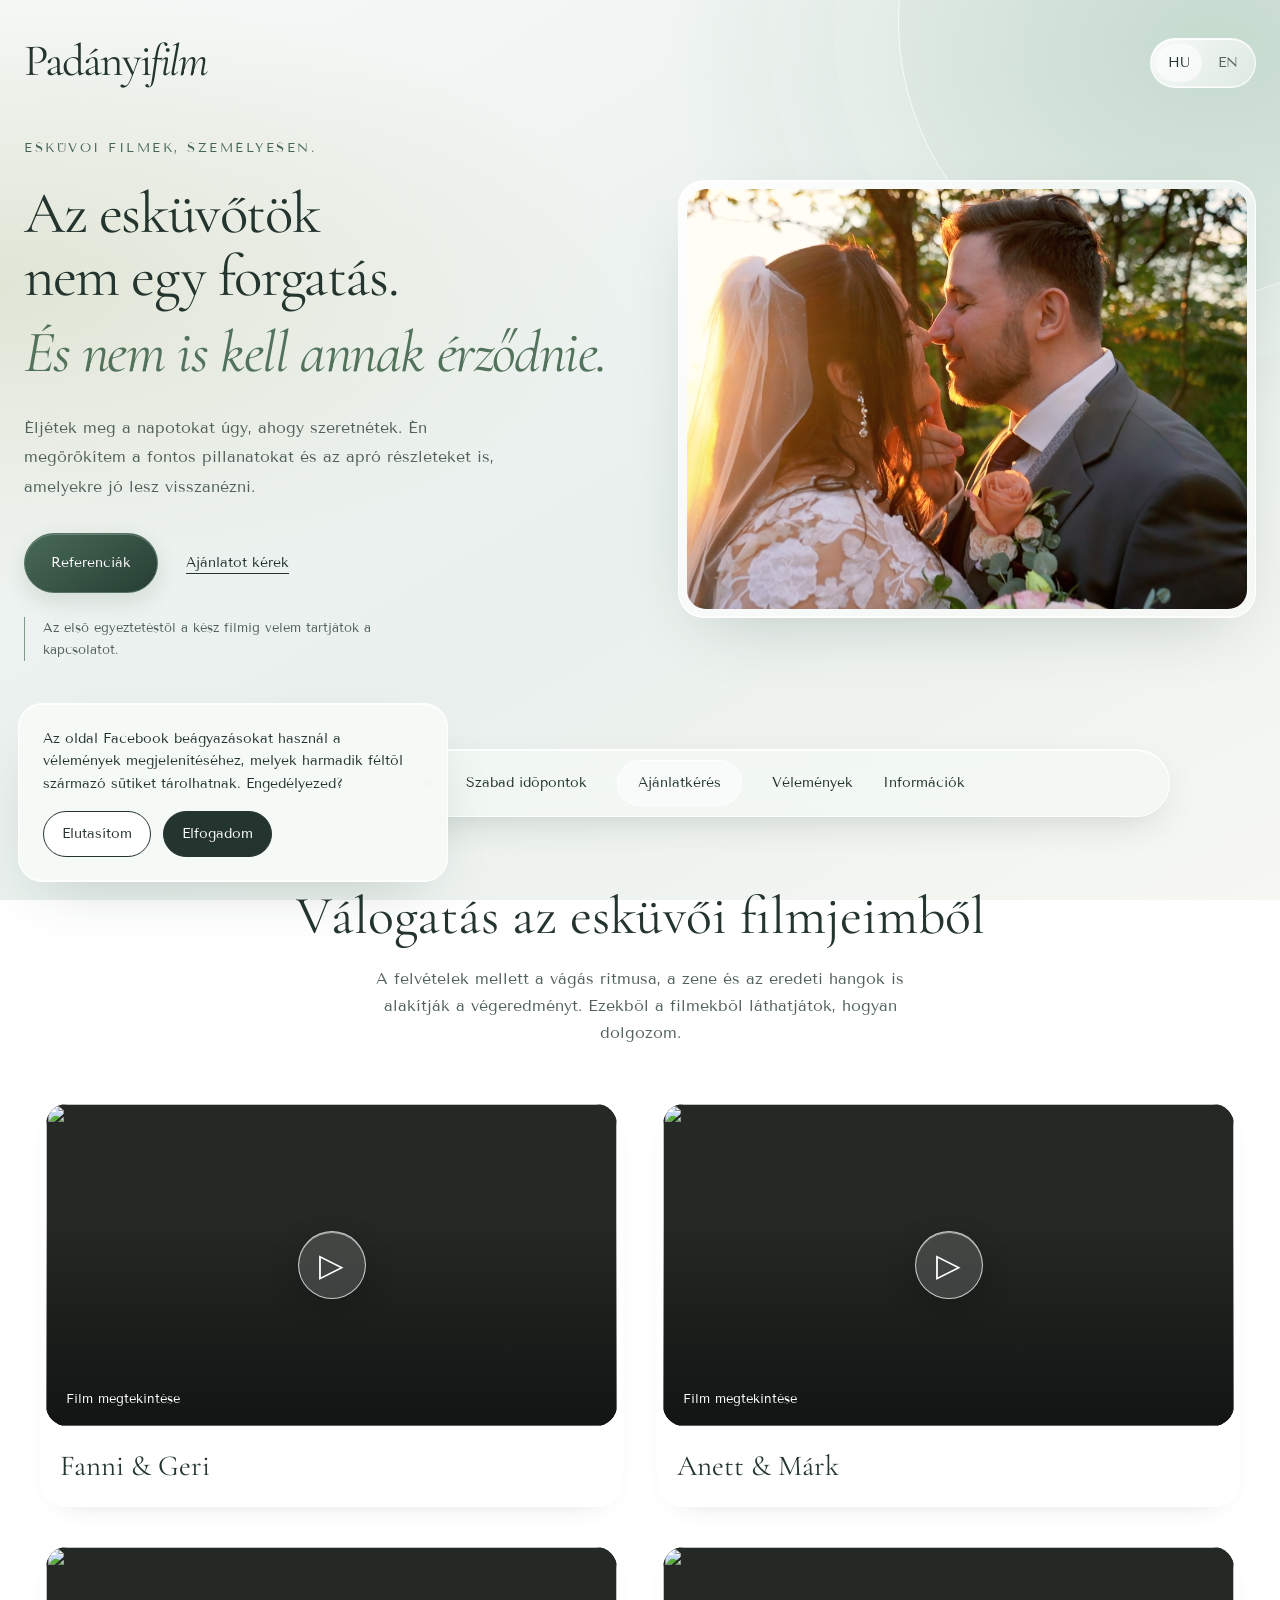
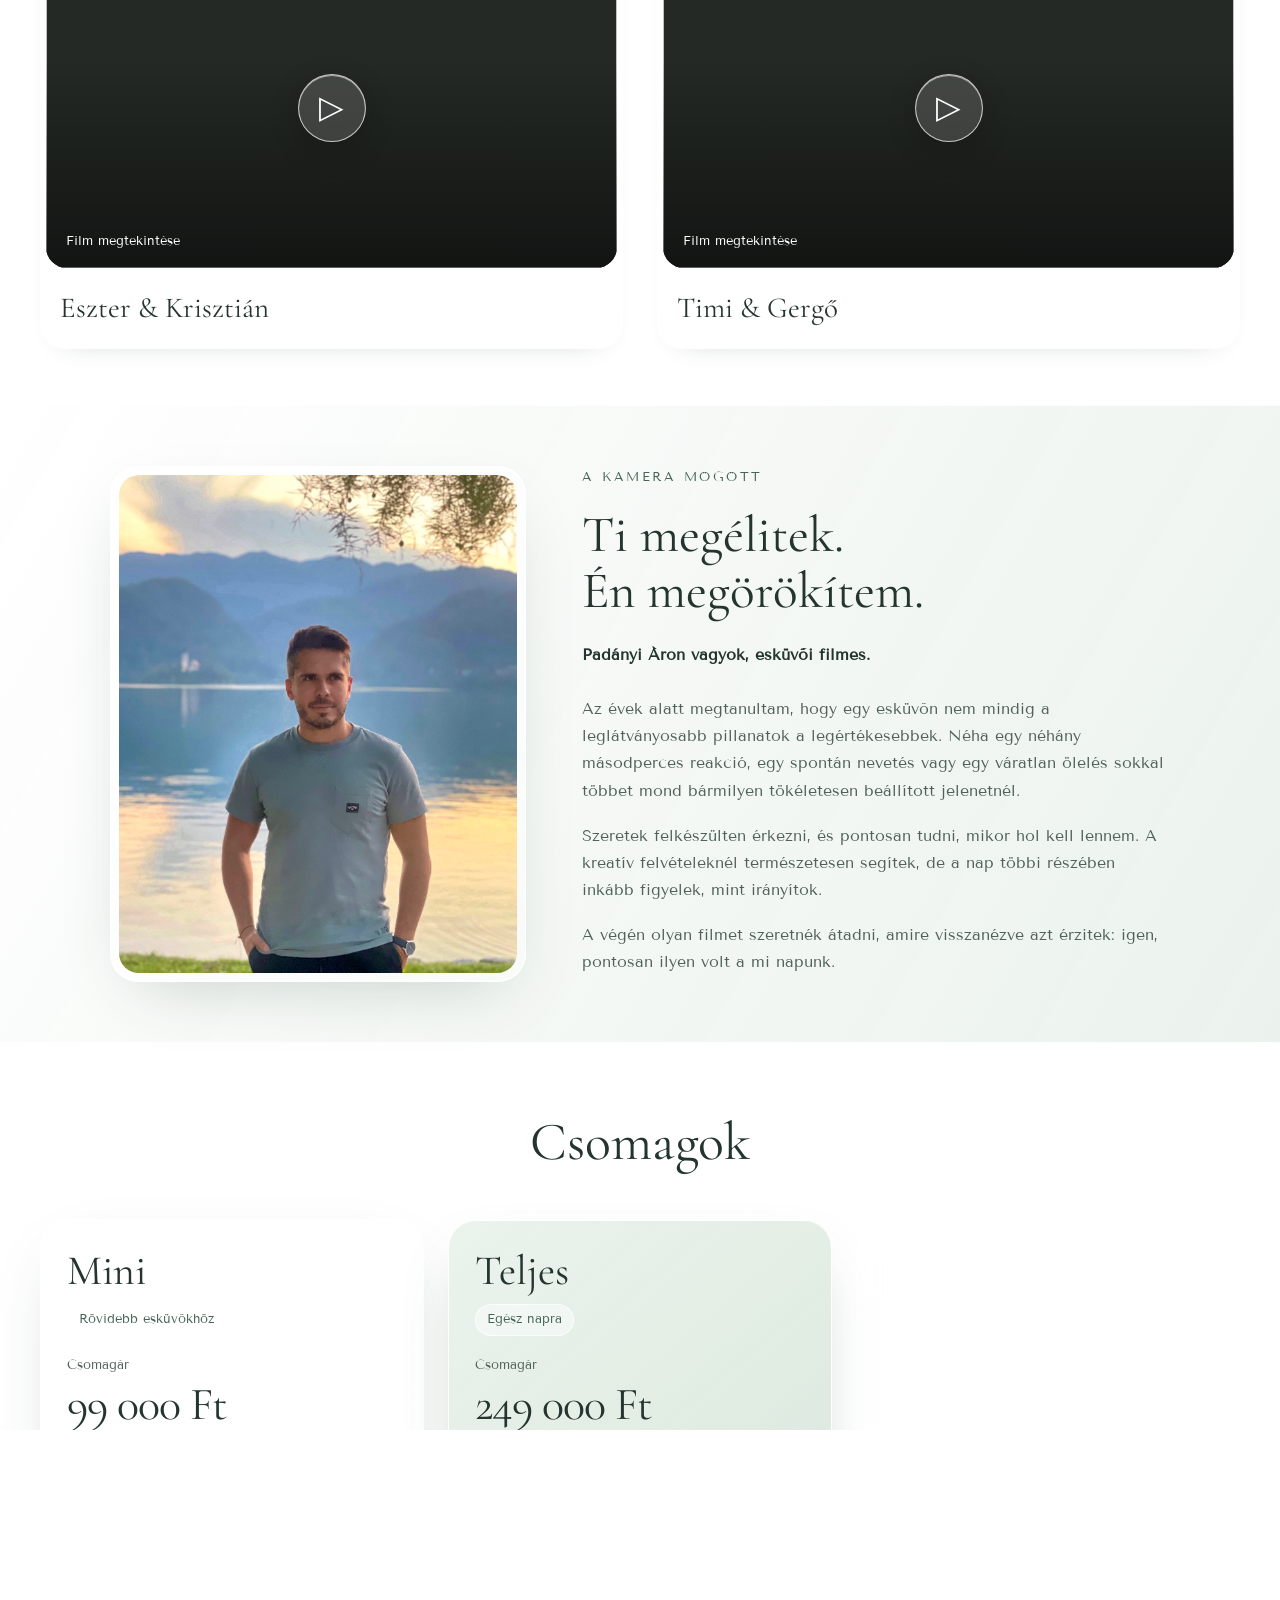
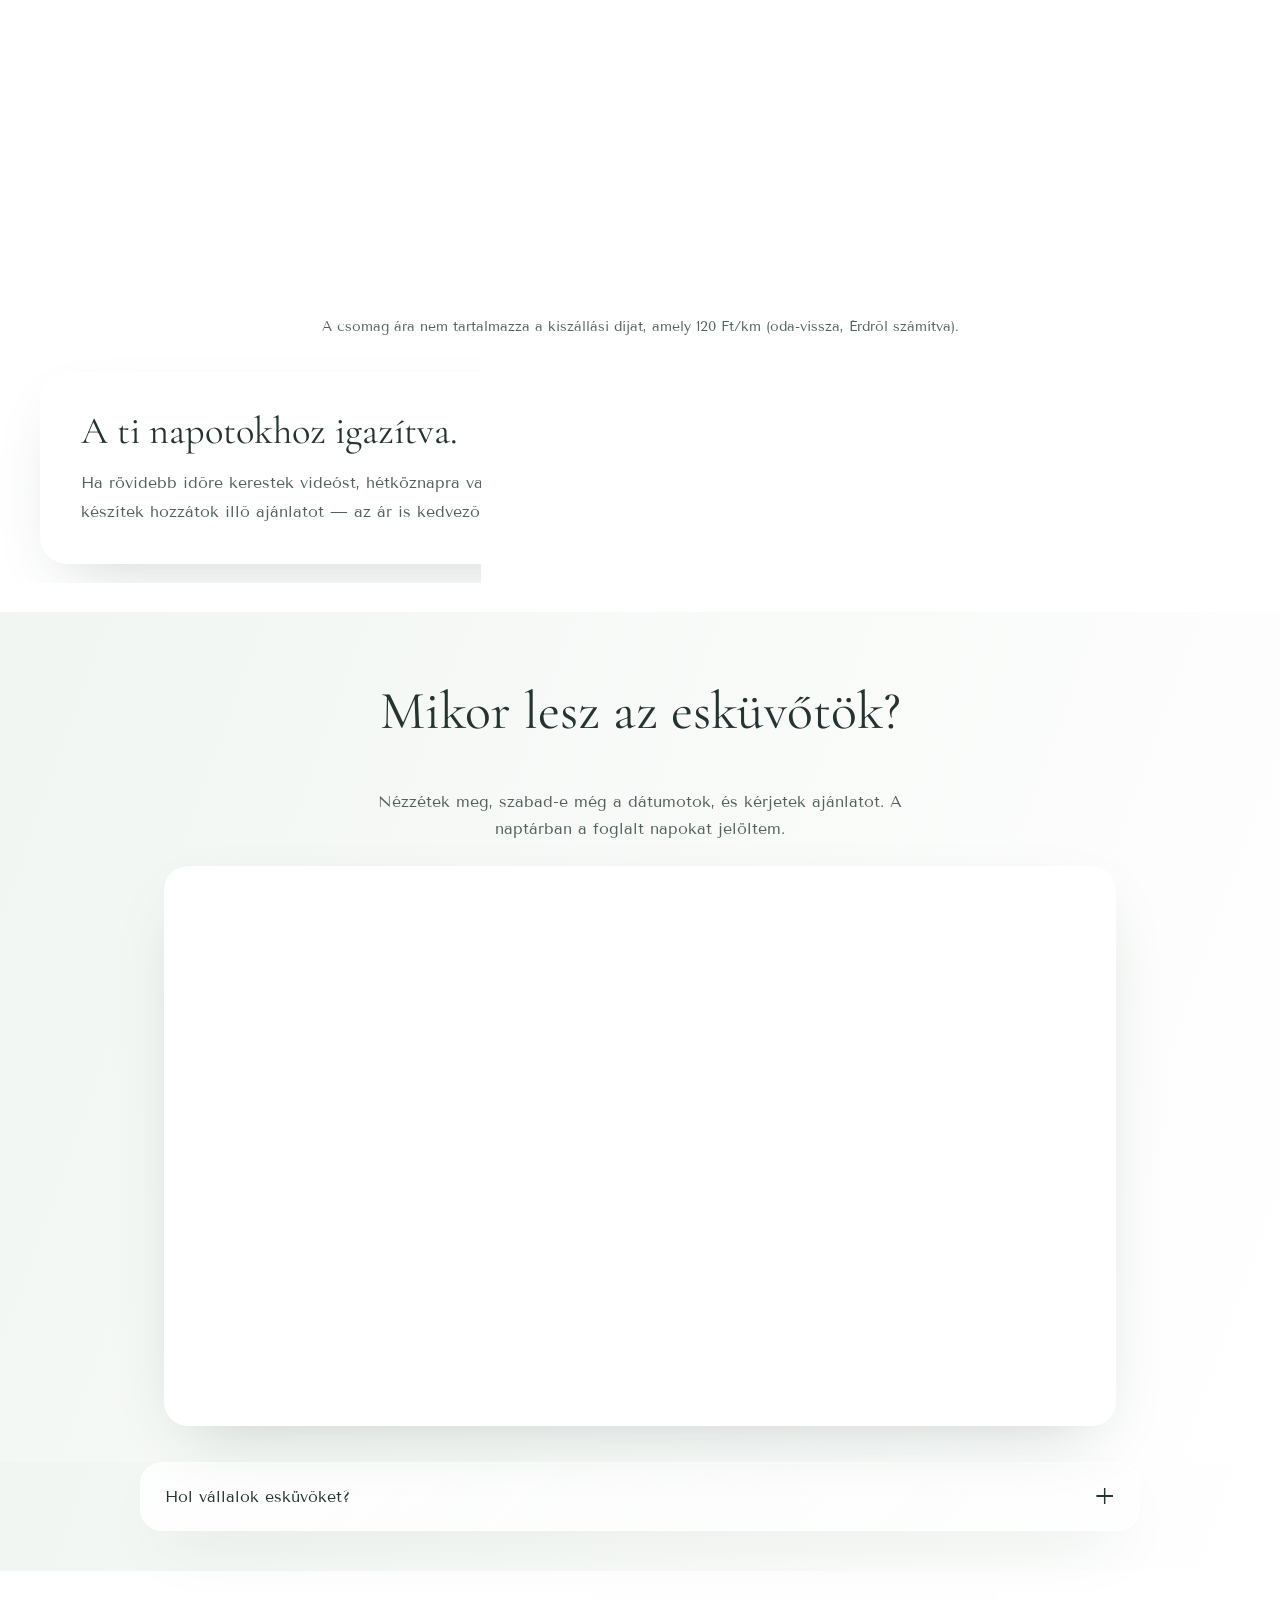
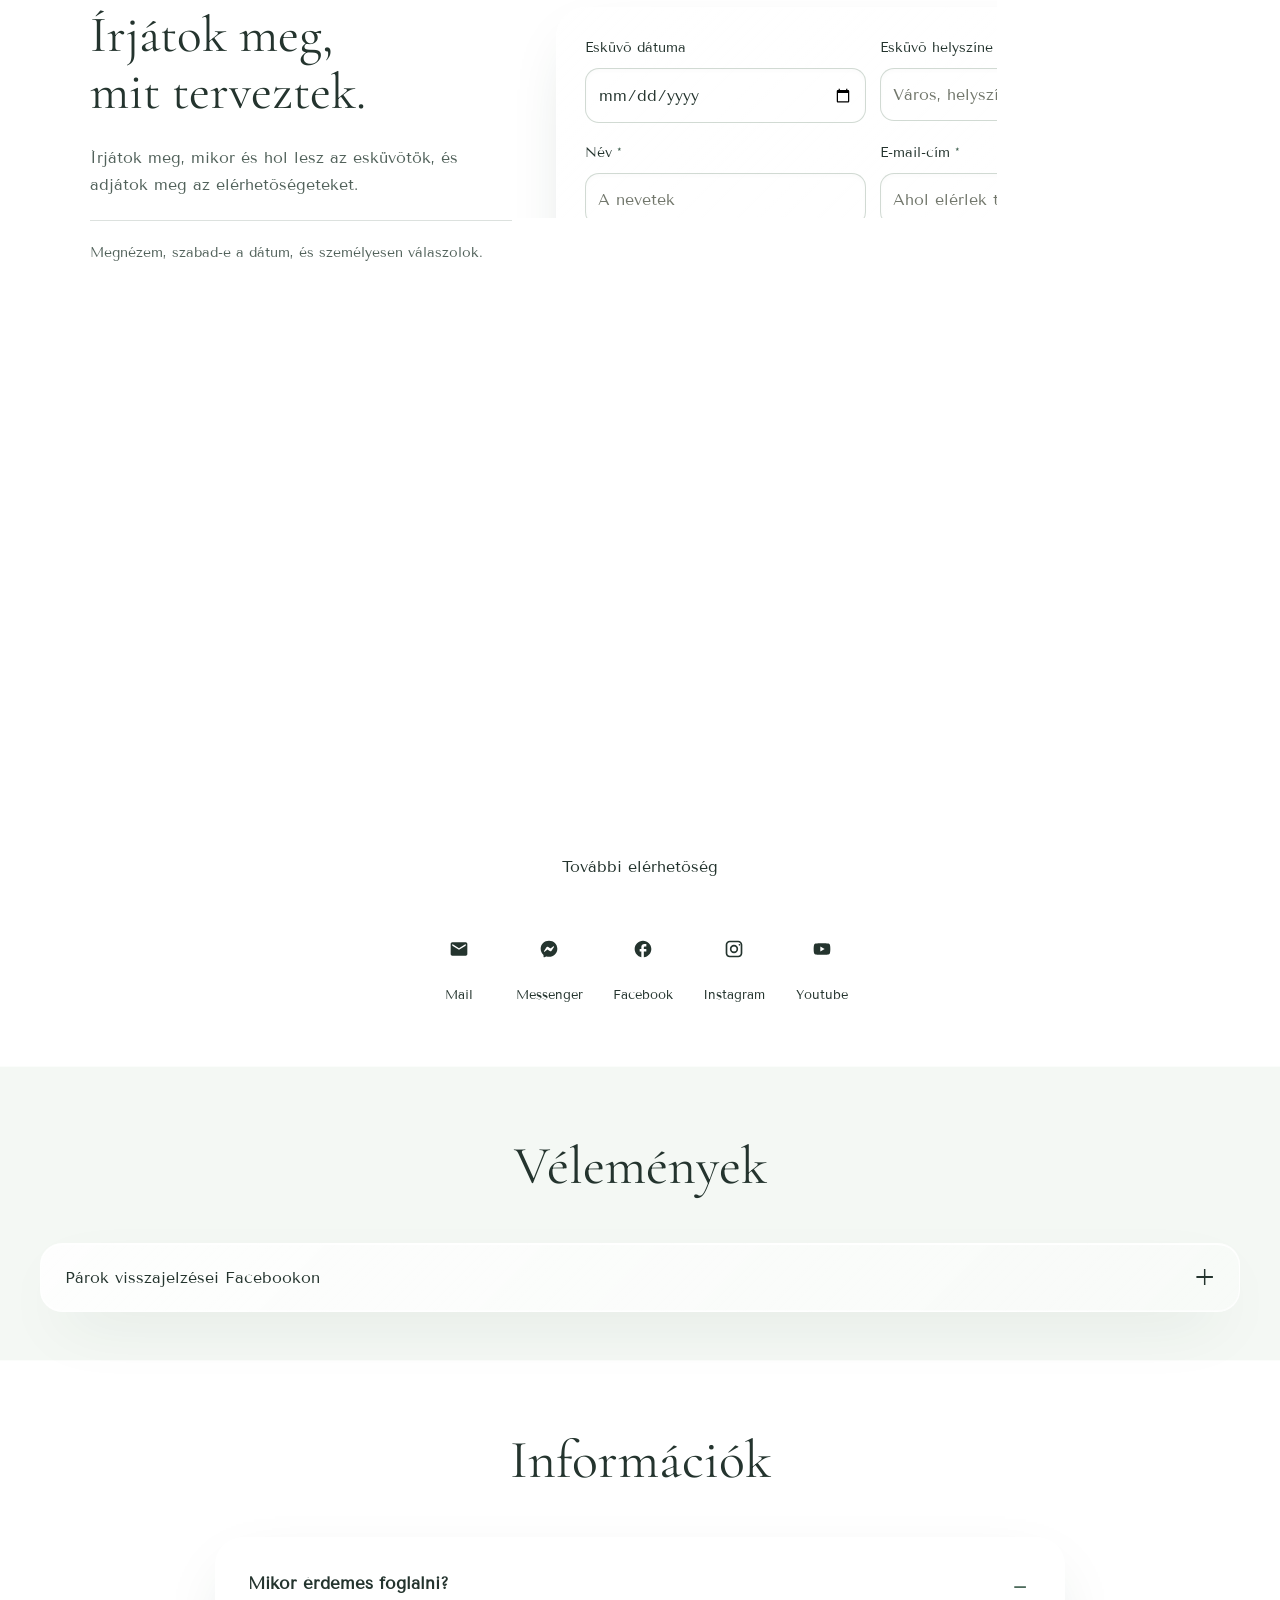
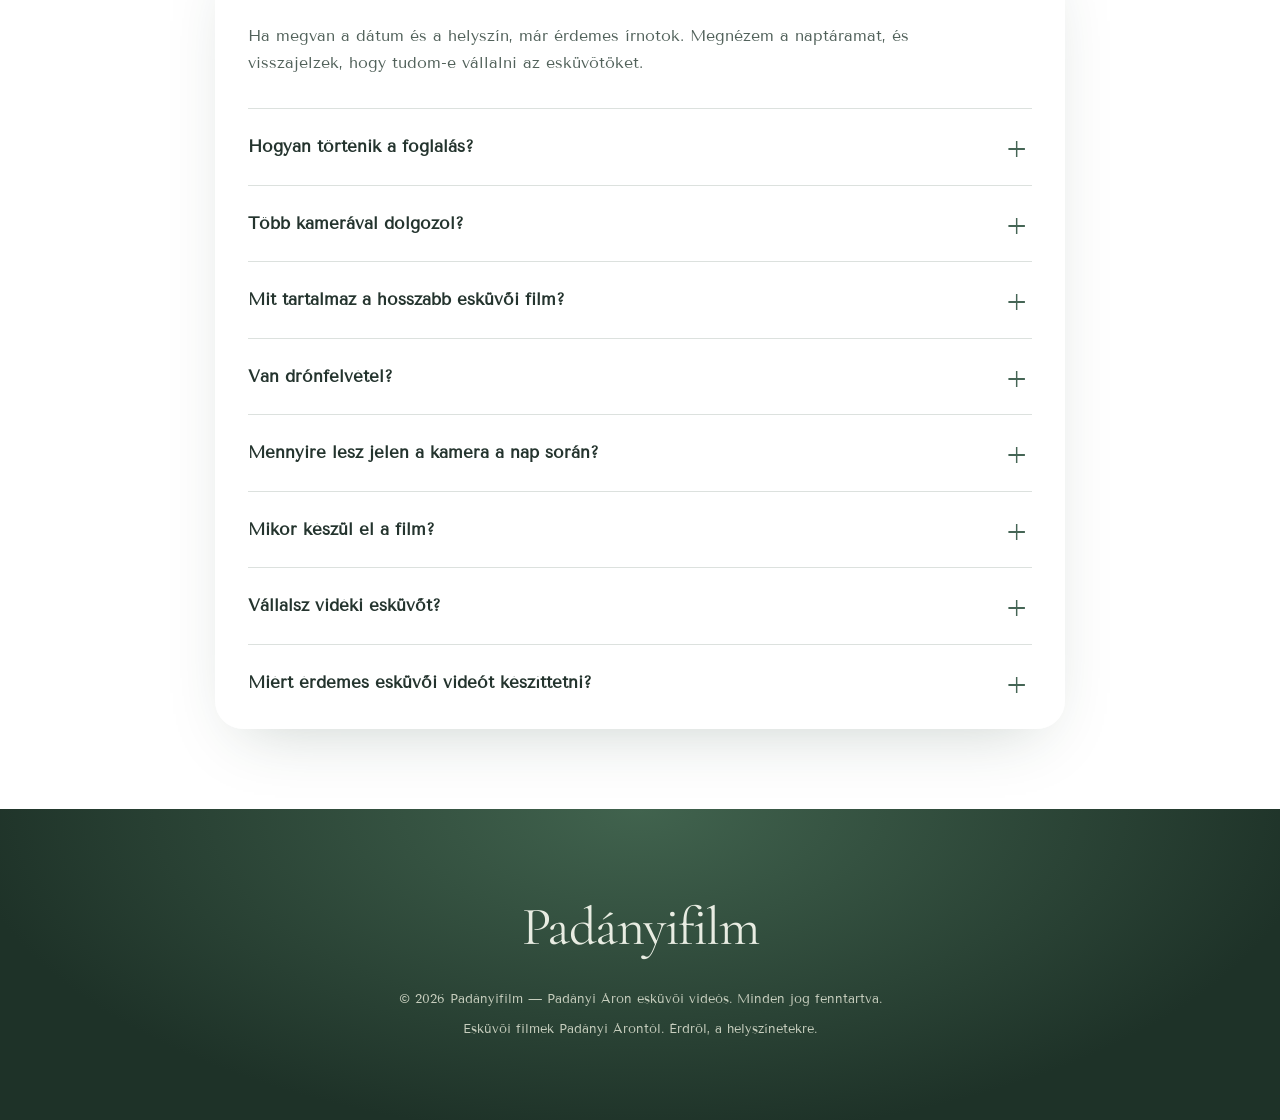
==== index.html @ 35310e63 "Initial commit" ====
<!DOCTYPE html>
<html lang="hu">
<head>
  <meta charset="UTF-8">
  <meta name="viewport" content="width=device-width, initial-scale=1.0">
  <title>Padányifilm — Esküvői videós | Padányi Áron</title>
  <meta name="description" content="Esküvői filmek Padányi Árontól. Nyugodt jelenlét, többkamerás felvételek, átgondolt vágás. Nézzetek bele a filmekbe, és kérjetek személyre szabott ajánlatot.">
  <meta name="author" content="Padányi Áron">
  <meta name="robots" content="index, follow">
  <link rel="canonical" href="https://padanyifilm.hu/">
  <link rel="alternate" hreflang="hu-HU" href="https://padanyifilm.hu/">
  <link rel="alternate" hreflang="en" href="https://padanyifilm.hu/en/">
  <link rel="alternate" hreflang="x-default" href="https://padanyifilm.hu/">

  <!-- Open Graph -->
  <meta property="og:type" content="website">
  <meta property="og:locale" content="hu_HU">
  <meta property="og:site_name" content="Padányifilm">
  <meta property="og:title" content="Padányifilm — Esküvői videós | Padányi Áron">
  <meta property="og:description" content="Esküvői filmek Padányi Árontól. Nyugodt jelenlét, többkamerás felvételek, átgondolt vágás. Nézzetek bele a filmekbe, és kérjetek személyre szabott ajánlatot.">
  <meta property="og:url" content="https://padanyifilm.hu/">
  <meta property="og:image" content="https://padanyifilm.hu/assets/images/hero-wedding.png">

  <!-- Twitter -->
  <meta name="twitter:card" content="summary_large_image">
  <meta name="twitter:title" content="Padányifilm — Esküvői videós | Padányi Áron">
  <meta name="twitter:description" content="Esküvői filmek Padányi Árontól. Nyugodt jelenlét, többkamerás felvételek, átgondolt vágás. Nézzetek bele a filmekbe, és kérjetek személyre szabott ajánlatot.">
  <meta name="twitter:image" content="https://padanyifilm.hu/assets/images/hero-wedding.png">

  <!-- Favicon -->
  <link rel="icon" type="image/svg+xml" href="assets/images/favicon.svg">

  <!-- Fonts -->
  <link rel="preconnect" href="https://fonts.googleapis.com">
  <link rel="preconnect" href="https://fonts.gstatic.com" crossorigin>
  <link href="https://fonts.googleapis.com/css2?family=Cormorant+Garamond:wght@400;500&family=Tenor+Sans&display=swap" rel="stylesheet">

  <!-- Leaflet CSS -->
  <link rel="stylesheet" href="https://unpkg.com/leaflet/dist/leaflet.css">

  <!-- Saját styles -->

  <!-- Schema.org JSON-LD: LocalBusiness + Reviews -->
  <script type="application/ld+json">
  {
    "@context": "https://schema.org",
    "@type": "LocalBusiness",
    "@id": "https://padanyifilm.hu/#business",
    "name": "Padányifilm — Padányi Áron esküvői videós",
    "image": "https://padanyifilm.hu/assets/images/hero-wedding.png",
    "url": "https://padanyifilm.hu/",
    "telephone": "",
    "email": "eronnvideo@gmail.com",
    "priceRange": "99000–399000 HUF",
    "address": {
      "@type": "PostalAddress",
      "addressLocality": "Érd",
      "addressCountry": "HU"
    },
    "areaServed": {
      "@type": "Place",
      "name": "Magyarország és környező területek (kb. 2 órás autóút Érdről)"
    },
    "sameAs": [
      "https://www.facebook.com/eronnvideo",
      "https://www.instagram.com/eronnvideo",
      "https://www.youtube.com/@Eronn_Video"
    ],
    "founder": {
      "@type": "Person",
      "name": "Padányi Áron"
    },
    "makesOffer": [
      {
        "@type": "Offer",
        "name": "Mini csomag",
        "price": "99000",
        "priceCurrency": "HUF",
        "description": "Szertartások rögzítése, 2 óra rendelkezésre állás, 3–4 perces highlight, 40+ perces összefoglaló film."
      },
      {
        "@type": "Offer",
        "name": "Teljes csomag",
        "price": "249000",
        "priceCurrency": "HUF",
        "description": "Teljes esküvői nap, 13 óra rendelkezésre állás, drón, 5–7 perces highlight, 90+ perces összefoglaló film."
      },
      {
        "@type": "Offer",
        "name": "Prémium csomag",
        "price": "399000",
        "priceCurrency": "HUF",
        "description": "Teljes esküvői nap, 13 óra rendelkezésre állás, kreatív videózás, drón, 7–8 perces highlight, 150+ perces összefoglaló film."
      }
    ]
  }
  </script>
  <link rel="stylesheet" href="brand.css">
</head>
<body>
<a class="skip-link" href="#referenciak">Ugrás a filmekhez</a>

  <!-- ===== HERO ===== -->
  <header class="hero" id="top"><a class="brand-wordmark" href="./" aria-label="Padányifilm főoldal">Padányi<span>film</span></a>
    <div class="lang-switch" aria-label="Nyelvválasztó">
      <span class="lang-current">HU</span>
      <a href="en/" lang="en" hreflang="en">EN</a>
    </div>
    <div class="hero-inner">
 <div class="hero-copy"><p class="eyebrow">ESKÜVŐI FILMEK, SZEMÉLYESEN.</p>
 <h1 class="hero-title">Az esküvőtök nem egy forgatás.<em>És nem is kell annak érződnie.</em></h1>
 <p class="hero-description">Éljétek meg a napotokat úgy, ahogy szeretnétek. Én megörökítem a fontos pillanatokat és az apró részleteket is, amelyekre jó lesz visszanézni.</p>
 <div class="hero-actions"><a class="brand-button" href="#referenciak">Referenciák</a><a class="brand-text-link" href="#ajanlatkeres">Ajánlatot kérek</a></div>
 <p class="hero-signature">Az első egyeztetéstől a kész filmig velem tartjátok a kapcsolatot.</p></div>
 <div class="hero-film"><span class="hero-image"><img src="assets/images/hero-wedding.png" alt="Menyasszony és vőlegény az esti napfényben" width="1251" height="697" fetchpriority="high"></span></div>
 </div></header>

  <!-- ===== NAV ===== -->
  <nav class="topnav" aria-label="Fő navigáció">
    <div class="nav-inner">
      <a href="#referenciak" class="nav-link">Portfólió</a>
      <a href="#arak" class="nav-link">Árak</a>
      <a href="#elerhetoseg" class="nav-link">Szabad időpontok</a>
      <a href="#ajanlatkeres" class="nav-link nav-link-cta">Ajánlatkérés</a>
      <a href="#velemenyek" class="nav-link">Vélemények</a>
      <a href="#informaciok" class="nav-link">Információk</a>
    </div>
  </nav>
<main>

  <!-- ===== PORTFOLIO ===== -->
  <section id="referenciak" class="pf-section">
    <div class="section-title-wrap">
      <h2 class="lux-title">Válogatás az esküvői filmjeimből</h2><p class="section-intro">A felvételek mellett a vágás ritmusa, a zene és az eredeti hangok is alakítják a végeredményt. Ezekből a filmekből láthatjátok, hogyan dolgozom.</p>
    </div>

    <div class="pf-inner">
      <div class="pf-grid">

        <article class="pf-card">
          <div class="pf-video-wrap">
            <div class="pf-video-frame">
              <button class="film-launch" type="button" data-film="FRpxVQsVf-4" aria-label="Lejátszás: Fanni és Geri esküvői videó"><img src="https://i.ytimg.com/vi/FRpxVQsVf-4/hqdefault.jpg" alt="" width="480" height="360" loading="lazy"><span class="film-play" aria-hidden="true">▷</span><span class="film-label">Film megtekintése</span></button>
            </div>
          </div>
          <h3 class="pf-name">Fanni &amp; Geri</h3>
        </article>

        <article class="pf-card">
          <div class="pf-video-wrap">
            <div class="pf-video-frame">
              <button class="film-launch" type="button" data-film="dKpMJqiJioY" aria-label="Lejátszás: Anett és Márk esküvői videó"><img src="https://i.ytimg.com/vi/dKpMJqiJioY/hqdefault.jpg" alt="" width="480" height="360" loading="lazy"><span class="film-play" aria-hidden="true">▷</span><span class="film-label">Film megtekintése</span></button>
            </div>
          </div>
          <h3 class="pf-name">Anett &amp; Márk</h3>
        </article>

        <article class="pf-card">
          <div class="pf-video-wrap">
            <div class="pf-video-frame">
              <button class="film-launch" type="button" data-film="WE-6C0mM6aM" aria-label="Lejátszás: Eszter és Krisztián esküvői videó"><img src="https://i.ytimg.com/vi/WE-6C0mM6aM/hqdefault.jpg" alt="" width="480" height="360" loading="lazy"><span class="film-play" aria-hidden="true">▷</span><span class="film-label">Film megtekintése</span></button>
            </div>
          </div>
          <h3 class="pf-name">Eszter &amp; Krisztián</h3>
        </article>

        <article class="pf-card">
          <div class="pf-video-wrap">
            <div class="pf-video-frame">
              <button class="film-launch" type="button" data-film="hzr2VeebKnE" aria-label="Lejátszás: Timi és Gergő esküvői videó"><img src="https://i.ytimg.com/vi/hzr2VeebKnE/hqdefault.jpg" alt="" width="480" height="360" loading="lazy"><span class="film-play" aria-hidden="true">▷</span><span class="film-label">Film megtekintése</span></button>
            </div>
          </div>
          <h3 class="pf-name">Timi &amp; Gergő</h3>
        </article>

      </div>
    </div>
  </section>

  <!-- ===== ABOUT ===== -->
  <section id="bemutatkozas" class="about-section">
    <div class="about-inner">
      <article class="about-card">
        <div class="about-content about-portrait-layout">
          <div class="about-intro"><p class="eyebrow">A KAMERA MÖGÖTT</p><h2 class="about-heading">Ti megélitek. Én megörökítem.</h2><p><strong>Padányi Áron vagyok, esküvői filmes.</strong></p></div>
          <div class="about-portrait"><img src="assets/images/aron-portrait.jpg" alt="Padányi Áron, esküvői filmes" width="1255" height="1440" loading="lazy" decoding="async"></div>
          <div class="about-body">
<p>Az évek alatt megtanultam, hogy egy esküvőn nem mindig a leglátványosabb pillanatok a legértékesebbek. Néha egy néhány másodperces reakció, egy spontán nevetés vagy egy váratlan ölelés sokkal többet mond bármilyen tökéletesen beállított jelenetnél.</p>
<p>Szeretek felkészülten érkezni, és pontosan tudni, mikor hol kell lennem. A kreatív felvételeknél természetesen segítek, de a nap többi részében inkább figyelek, mint irányítok.</p>
<p>A végén olyan filmet szeretnék átadni, amire visszanézve azt érzitek: igen, pontosan ilyen volt a mi napunk.</p></div>
        </div>
      </article>
    </div>
  </section>

  <!-- ===== PRICING ===== -->
  <div id="arak" class="section-title-wrap">
    <h2 class="lux-title">Csomagok</h2>
  </div>

  <section class="pricing-lite">
    <div class="pricing-grid">
<article class="p-card "><header class="p-head"><h3 class="p-title">Mini</h3><span class="p-badge">Rövidebb esküvőkhöz</span></header><div class="p-price"><div class="price-discount"><span class="price-label">Csomagár</span><span class="price-value-strong">99 000 Ft</span></div></div><ul class="p-list"><li>Szertartások rögzítése</li><li>2 óra rendelkezésre állás</li><li>3–4 perces highlight rövidfilm</li><li>40+ perces összefoglaló film</li></ul><p class="p-fit">Ha a szertartást és a körülötte zajló eseményeket szeretnétek filmen visszanézni.</p><a class="package-cta" href="#ajanlatkeres" data-package="mini">Ezt a csomagot választom</a></article>
<article class="p-card shine-purple"><header class="p-head"><h3 class="p-title">Teljes</h3><span class="p-badge">Egész napra</span></header><div class="p-price"><div class="price-discount"><span class="price-label">Csomagár</span><span class="price-value-strong">249 000 Ft</span></div></div><ul class="p-list"><li>Teljes esküvői nap rögzítése</li><li>13 óra rendelkezésre állás</li><li>Drónfelvételek készítése</li><li>5–7 perces highlight rövidfilm</li><li>90+ perces összefoglaló film</li></ul><p class="p-fit">A készülődéstől az esti programokig. Rövidfilm a hangulatról, hosszúfilm a fontos eseményekkel.</p><a class="package-cta" href="#ajanlatkeres" data-package="full">Ezt a csomagot választom</a></article>
<article class="p-card "><header class="p-head"><h3 class="p-title">Prémium</h3><span class="p-badge">Külön kreatív nappal</span></header><div class="p-price"><div class="price-discount"><span class="price-label">Csomagár</span><span class="price-value-strong">399 000 Ft</span></div></div><ul class="p-list"><li>Teljes esküvői nap rögzítése</li><li>13 óra rendelkezésre állás</li><li>Külön napi kreatív videózás</li><li>Drónfelvételek készítése</li><li>7–8 perces highlight rövidfilm</li><li>150+ perces összefoglaló film</li></ul><p class="p-fit">Az esküvő mellett egy külön napon is forgatunk, amikor több idő jut a közös felvételekre.</p><a class="package-cta" href="#ajanlatkeres" data-package="premium">Ezt a csomagot választom</a></article>
</div>


    <p class="pricing-note">
      A csomag ára nem tartalmazza a kiszállási díjat, amely 120 Ft/km (oda-vissza, Érdről számítva).</p>
    <aside class="tailored-quote" aria-labelledby="tailored-quote-title">
      <div class="tailored-quote-copy">
        <h3 id="tailored-quote-title">A ti napotokhoz igazítva.</h3>
        <p>Ha rövidebb időre kerestek videóst, hétköznapra vagy főszezonon kívül terveztek, szívesen készítek hozzátok illő ajánlatot — az ár is kedvezőbben alakulhat.</p>
      </div>
      <a class="brand-button" href="#ajanlatkeres">Személyre szabott ajánlatot kérek</a>
    </aside>
  </section>


  <!-- ===== NAPTAR ===== -->
  <section id="elerhetoseg" class="calendar-section">
    <div class="section-title-wrap">
      <h2 class="lux-title">Mikor lesz az esküvőtök?</h2>
    </div>
    <p class="section-intro">Nézzétek meg, szabad-e még a dátumotok, és kérjetek ajánlatot. A naptárban a foglalt napokat jelöltem.</p><div class="calendar-wrap">
      <iframe class="calendar-frame"
        src="https://calendar.google.com/calendar/embed?src=e749dacc2b30b4d7f85954bf426b1d315199a40261d617643d0c029951f7e88e%40group.calendar.google.com&ctz=Europe%2FBudapest&hl=hu&mode=MONTH&wkst=2&showTitle=0&showPrint=0&showTz=0&showCalendars=0&showTabs=0"
        title="Foglalt esküvői dátumok"
        loading="lazy"
        frameborder="0"
        scrolling="no"></iframe>
    </div>
  </section>

  <!-- ===== TERKEP (coverage) ===== -->
  <section class="coverage-section"><details class="coverage-disclosure"><summary>Hol vállalok esküvőket?</summary>
    <div class="coverage-inner">
      <p class="coverage-text">Érdről indulok, és általában kétórás autóúton belül vállalok esküvőket. Ha messzebb lesz a helyszínetek, írjátok meg, és egyeztetünk róla.</p>
      <div id="wedding-map"></div>
    </div>
  </details></section>

  <!-- ===== KAPCSOLAT URLAP ===== -->
<section class="contact-section" id="ajanlatkeres" aria-labelledby="contact-title">
    <div class="contact-inner"><div class="contact-lead"><h2 id="contact-title">Írjátok meg,<br>mit terveztek.</h2><p>Írjátok meg, mikor és hol lesz az esküvőtök, és adjátok meg az elérhetőségeteket.</p><p class="contact-reassurance">Megnézem, szabad-e a dátum, és személyesen válaszolok.</p></div>
      <div class="contact-card">
        <div class="contact-content">

          <form id="contactForm" class="contact-form" action="https://formspree.io/f/xrerwodr" method="POST">
<div class="form-row-double"><div class="form-field"><label for="contact-date">Esküvő dátuma</label><input type="date" id="contact-date" name="wedding_date"></div><div class="form-field"><label for="contact-location">Esküvő helyszíne <span class="req">*</span></label><input type="text" id="contact-location" name="wedding_location" placeholder="Város, helyszín vagy környék" required></div></div>
<div class="form-row-double"><div class="form-field"><label for="contact-name">Név <span class="req">*</span></label><input type="text" id="contact-name" name="name" autocomplete="name" placeholder="A nevetek" required></div><div class="form-field"><label for="contact-email">E-mail-cím <span class="req">*</span></label><input type="email" id="contact-email" name="email" autocomplete="email" placeholder="Ahol elérlek titeket" required></div></div>
<div class="form-field"><label for="contact-phone">Telefonszám (opcionális)</label><input type="tel" id="contact-phone" name="phone" autocomplete="tel" placeholder="+36"></div>
<div class="form-field"><label for="contact-package">Csomag (opcionális)</label><select id="contact-package" name="package"><option value="">Még nem tudjuk</option><option value="Mini">Mini</option><option value="Teljes">Teljes</option><option value="Prémium">Prémium</option></select></div>
<div class="form-field"><label for="contact-planned-coverage">Tervezett rendelkezésre állás (opcionális)</label><input type="text" id="contact-planned-coverage" name="planned_coverage" placeholder="Pl. 10 óra, 14:00–éjfélig, vagy még nem tudjuk pontosan"></div>
<div class="form-field"><label for="contact-message">Megjegyzés (opcionális)</label><textarea id="contact-message" name="message" placeholder="Van még valami, amit szívesen elmondanátok a terveitekről?"></textarea></div>
 <button type="submit" class="form-submit">Elküldöm az ajánlatkérést</button><div id="formStatus" class="form-status" role="status" aria-live="polite"></div></form>

        </div>
      </div>
    </div>
  </section>

  <!-- ===== TOVABBI ELERHETOSEG ===== -->
  <section class="contact-icons-section">
    <div class="section-title-wrap">
      <h2 class="lux-title">További elérhetőség</h2>
    </div>

    <div class="contact-icons-grid">

      <a href="mailto:eronnvideo@gmail.com" class="contact-icon" aria-label="E-mail küldése">
        <span class="contact-icon-circle icon-mail" aria-hidden="true">
          <svg viewBox="0 0 24 24" xmlns="http://www.w3.org/2000/svg">
            <path d="M20 4H4c-1.1 0-1.99.9-1.99 2L2 18c0 1.1.9 2 2 2h16c1.1 0 2-.9 2-2V6c0-1.1-.9-2-2-2zm0 4l-8 5-8-5V6l8 5 8-5v2z"/>
          </svg>
        </span>
        <span class="contact-icon-label">Mail</span>
      </a>

      <a href="https://m.me/eronnvideo" class="contact-icon" target="_blank" rel="noopener" aria-label="Messenger üzenet">
        <span class="contact-icon-circle icon-messenger" aria-hidden="true">
          <svg viewBox="0 0 24 24" xmlns="http://www.w3.org/2000/svg">
            <path d="M12 2C6.36 2 2 6.13 2 11.7c0 2.91 1.19 5.44 3.14 7.17.16.14.26.34.27.55l.05 1.78c.02.57.6.94 1.12.71l1.99-.88c.16-.07.34-.08.51-.04.91.25 1.88.39 2.92.39 5.64 0 10-4.13 10-9.7C22 6.13 17.64 2 12 2zm6 7.46l-2.94 4.66c-.46.73-1.46.92-2.16.4l-2.34-1.74c-.21-.16-.51-.16-.72-.01l-3.16 2.4c-.42.32-.97-.18-.69-.62l2.94-4.66c.46-.73 1.46-.92 2.16-.4l2.34 1.74c.21.16.51.16.72.01l3.16-2.4c.42-.32.97.18.69.62z"/>
          </svg>
        </span>
        <span class="contact-icon-label">Messenger</span>
      </a>

      <a href="https://facebook.com/eronnvideo" class="contact-icon" target="_blank" rel="noopener" aria-label="Facebook oldal">
        <span class="contact-icon-circle icon-facebook" aria-hidden="true">
          <svg viewBox="0 0 24 24" xmlns="http://www.w3.org/2000/svg">
            <path d="M22 12c0-5.52-4.48-10-10-10S2 6.48 2 12c0 4.84 3.44 8.87 8 9.8V15H8v-3h2V9.5C10 7.57 11.57 6 13.5 6H16v3h-2c-.55 0-1 .45-1 1v2h3v3h-3v6.95c5.05-.5 9-4.76 9-9.95z"/>
          </svg>
        </span>
        <span class="contact-icon-label">Facebook</span>
      </a>

      <a href="https://instagram.com/eronnvideo" class="contact-icon" target="_blank" rel="noopener" aria-label="Instagram profil">
        <span class="contact-icon-circle icon-instagram" aria-hidden="true">
          <svg viewBox="0 0 24 24" xmlns="http://www.w3.org/2000/svg">
            <path d="M7 2C4.24 2 2 4.24 2 7v10c0 2.76 2.24 5 5 5h10c2.76 0 5-2.24 5-5V7c0-2.76-2.24-5-5-5H7zm10 2c1.66 0 3 1.34 3 3v10c0 1.66-1.34 3-3 3H7c-1.66 0-3-1.34-3-3V7c0-1.66 1.34-3 3-3h10zm1.5 2a1 1 0 100 2 1 1 0 000-2zM12 7a5 5 0 100 10 5 5 0 000-10zm0 2a3 3 0 110 6 3 3 0 010-6z"/>
          </svg>
        </span>
        <span class="contact-icon-label">Instagram</span>
      </a>

      <a href="https://www.youtube.com/@Eronn_Video" class="contact-icon" target="_blank" rel="noopener" aria-label="YouTube csatorna">
        <span class="contact-icon-circle icon-youtube" aria-hidden="true">
          <svg viewBox="0 0 24 24" xmlns="http://www.w3.org/2000/svg">
            <path d="M21.58 7.19c-.23-.86-.91-1.54-1.77-1.77C18.25 5 12 5 12 5s-6.25 0-7.81.42c-.86.23-1.54.91-1.77 1.77C2 8.75 2 12 2 12s0 3.25.42 4.81c.23.86.91 1.54 1.77 1.77C5.75 19 12 19 12 19s6.25 0 7.81-.42c.86-.23 1.54-.91 1.77-1.77C22 15.25 22 12 22 12s0-3.25-.42-4.81zM10 15V9l5.2 3-5.2 3z"/>
          </svg>
        </span>
        <span class="contact-icon-label">Youtube</span>
      </a>

    </div>
  </section>

  <!-- ===== VELEMENYEK (FB iframes via cookie consent) ===== -->
  <section id="velemenyek" class="reviews-section">
    <div class="section-title-wrap">
      <h2 class="lux-title">Vélemények</h2>
    </div>
<details class="reviews-disclosure"><summary>Párok visszajelzései Facebookon</summary>

    <p class="reviews-controls"><button class="review-consent" type="button">Facebook-vélemények betöltése</button><span>A betöltés engedélyezi a Facebook-beágyazásokat. A véleményeket külön linken is megnyithatjátok.</span></p><div class="reviews-grid">

      <!-- Helper template:
        Each card has data-fb-src for cookie-deferred iframe loading.
        Until consent, a placeholder shows with a direct FB link.
      -->

      <div class="review-card" data-fb-src="https://www.facebook.com/plugins/post.php?show_text=false&href=https%3A%2F%2Fwww.facebook.com%2Fhitmanlevi%2Fposts%2Fpfbid02sseU14qwS2oo4H84SKLWXkzzqShibVxdDBogJtuMu2B8A8drAqP8qSRseyz29hH2l&width=500">
        <div class="review-placeholder">
          <svg class="review-placeholder-icon" viewBox="0 0 24 24"><path d="M22 12c0-5.52-4.48-10-10-10S2 6.48 2 12c0 4.84 3.44 8.87 8 9.8V15H8v-3h2V9.5C10 7.57 11.57 6 13.5 6H16v3h-2c-.55 0-1 .45-1 1v2h3v3h-3v6.95c5.05-.5 9-4.76 9-9.95z"/></svg>
          <span>Facebook vélemény</span>
          <a class="review-placeholder-link" href="https://www.facebook.com/hitmanlevi/posts/pfbid02sseU14qwS2oo4H84SKLWXkzzqShibVxdDBogJtuMu2B8A8drAqP8qSRseyz29hH2l" target="_blank" rel="noopener">Megnyitás Facebookon</a>
        </div>
      </div>

      <div class="review-card" data-fb-src="https://www.facebook.com/plugins/post.php?show_text=false&href=https%3A%2F%2Fwww.facebook.com%2Fpermalink.php%3Fstory_fbid%3Dpfbid02kbfAqxYnDFiqptAXHX5jteMGy1nr67emyq4HvJvShEivBoBHiwgKfdcF8dp9iMALl%26id%3D100017724848145&width=500">
        <div class="review-placeholder">
          <svg class="review-placeholder-icon" viewBox="0 0 24 24"><path d="M22 12c0-5.52-4.48-10-10-10S2 6.48 2 12c0 4.84 3.44 8.87 8 9.8V15H8v-3h2V9.5C10 7.57 11.57 6 13.5 6H16v3h-2c-.55 0-1 .45-1 1v2h3v3h-3v6.95c5.05-.5 9-4.76 9-9.95z"/></svg>
          <span>Facebook vélemény</span>
          <a class="review-placeholder-link" href="https://www.facebook.com/permalink.php?story_fbid=pfbid02kbfAqxYnDFiqptAXHX5jteMGy1nr67emyq4HvJvShEivBoBHiwgKfdcF8dp9iMALl&id=100017724848145" target="_blank" rel="noopener">Megnyitás Facebookon</a>
        </div>
      </div>

      <div class="review-card" data-fb-src="https://www.facebook.com/plugins/post.php?show_text=false&href=https%3A%2F%2Fwww.facebook.com%2Fmartina.almady%2Fposts%2Fpfbid0icohpsMtGS6zxre1t2H3Px8ZSA8pQxDet63bqTBNJ38gfyY5AhK9ZR6jUL6ckF9l&width=500">
        <div class="review-placeholder">
          <svg class="review-placeholder-icon" viewBox="0 0 24 24"><path d="M22 12c0-5.52-4.48-10-10-10S2 6.48 2 12c0 4.84 3.44 8.87 8 9.8V15H8v-3h2V9.5C10 7.57 11.57 6 13.5 6H16v3h-2c-.55 0-1 .45-1 1v2h3v3h-3v6.95c5.05-.5 9-4.76 9-9.95z"/></svg>
          <span>Facebook vélemény</span>
          <a class="review-placeholder-link" href="https://www.facebook.com/martina.almady/posts/pfbid0icohpsMtGS6zxre1t2H3Px8ZSA8pQxDet63bqTBNJ38gfyY5AhK9ZR6jUL6ckF9l" target="_blank" rel="noopener">Megnyitás Facebookon</a>
        </div>
      </div>

      <div class="review-card" data-fb-src="https://www.facebook.com/plugins/post.php?show_text=false&href=https%3A%2F%2Fwww.facebook.com%2Fzsuzsii.b%2Fposts%2Fpfbid0xRpvUYSvb9X5GGkDHV54hWnUmKn6wRfUcjMBACBBfZPLCrz1mGDk6Xypmrk6gboFl&width=500">
        <div class="review-placeholder">
          <svg class="review-placeholder-icon" viewBox="0 0 24 24"><path d="M22 12c0-5.52-4.48-10-10-10S2 6.48 2 12c0 4.84 3.44 8.87 8 9.8V15H8v-3h2V9.5C10 7.57 11.57 6 13.5 6H16v3h-2c-.55 0-1 .45-1 1v2h3v3h-3v6.95c5.05-.5 9-4.76 9-9.95z"/></svg>
          <span>Facebook vélemény</span>
          <a class="review-placeholder-link" href="https://www.facebook.com/zsuzsii.b/posts/pfbid0xRpvUYSvb9X5GGkDHV54hWnUmKn6wRfUcjMBACBBfZPLCrz1mGDk6Xypmrk6gboFl" target="_blank" rel="noopener">Megnyitás Facebookon</a>
        </div>
      </div>

      <div class="review-card" data-fb-src="https://www.facebook.com/plugins/post.php?show_text=false&href=https%3A%2F%2Fwww.facebook.com%2Fregina.kosa.7%2Fposts%2Fpfbid032Xo48w7g5P5HVfUxhVLJidpZrGYy6XXqsiiRBNF8ParYi4PbopCK2zmLrenGWHBYl&width=500">
        <div class="review-placeholder">
          <svg class="review-placeholder-icon" viewBox="0 0 24 24"><path d="M22 12c0-5.52-4.48-10-10-10S2 6.48 2 12c0 4.84 3.44 8.87 8 9.8V15H8v-3h2V9.5C10 7.57 11.57 6 13.5 6H16v3h-2c-.55 0-1 .45-1 1v2h3v3h-3v6.95c5.05-.5 9-4.76 9-9.95z"/></svg>
          <span>Facebook vélemény</span>
          <a class="review-placeholder-link" href="https://www.facebook.com/regina.kosa.7/posts/pfbid032Xo48w7g5P5HVfUxhVLJidpZrGYy6XXqsiiRBNF8ParYi4PbopCK2zmLrenGWHBYl" target="_blank" rel="noopener">Megnyitás Facebookon</a>
        </div>
      </div>

      <div class="review-card" data-fb-src="https://www.facebook.com/plugins/post.php?show_text=false&href=https%3A%2F%2Fwww.facebook.com%2Fanna.e.geng%2Fposts%2Fpfbid026AF7hw2eKLqDLdwfixQuc9UhiCJuU4anjRk4RyHCTqVJyjVhLG8jKMXcgt8d1YdWl&width=500">
        <div class="review-placeholder">
          <svg class="review-placeholder-icon" viewBox="0 0 24 24"><path d="M22 12c0-5.52-4.48-10-10-10S2 6.48 2 12c0 4.84 3.44 8.87 8 9.8V15H8v-3h2V9.5C10 7.57 11.57 6 13.5 6H16v3h-2c-.55 0-1 .45-1 1v2h3v3h-3v6.95c5.05-.5 9-4.76 9-9.95z"/></svg>
          <span>Facebook vélemény</span>
          <a class="review-placeholder-link" href="https://www.facebook.com/anna.e.geng/posts/pfbid026AF7hw2eKLqDLdwfixQuc9UhiCJuU4anjRk4RyHCTqVJyjVhLG8jKMXcgt8d1YdWl" target="_blank" rel="noopener">Megnyitás Facebookon</a>
        </div>
      </div>

      <div class="review-card" data-fb-src="https://www.facebook.com/plugins/post.php?show_text=false&href=https%3A%2F%2Fwww.facebook.com%2Fandras.papp.355%2Fposts%2Fpfbid02USrX9US2fDSsNKXb2ZtFXE7UModdKDxM52q6gQQMk5TJaaoRRAPfFU8kDhho57Yvl&width=500">
        <div class="review-placeholder">
          <svg class="review-placeholder-icon" viewBox="0 0 24 24"><path d="M22 12c0-5.52-4.48-10-10-10S2 6.48 2 12c0 4.84 3.44 8.87 8 9.8V15H8v-3h2V9.5C10 7.57 11.57 6 13.5 6H16v3h-2c-.55 0-1 .45-1 1v2h3v3h-3v6.95c5.05-.5 9-4.76 9-9.95z"/></svg>
          <span>Facebook vélemény</span>
          <a class="review-placeholder-link" href="https://www.facebook.com/andras.papp.355/posts/pfbid02USrX9US2fDSsNKXb2ZtFXE7UModdKDxM52q6gQQMk5TJaaoRRAPfFU8kDhho57Yvl" target="_blank" rel="noopener">Megnyitás Facebookon</a>
        </div>
      </div>

      <div class="review-card" data-fb-src="https://www.facebook.com/plugins/post.php?show_text=false&href=https%3A%2F%2Fwww.facebook.com%2Fbarbaracsaradi%2Fposts%2Fpfbid0GRmVcJVr9ZZao5YPeaXdWfDR3ZsMoiS9cHuNNh6WtkpwRHt9TQpRvuc6Joqr7Wqul&width=500">
        <div class="review-placeholder">
          <svg class="review-placeholder-icon" viewBox="0 0 24 24"><path d="M22 12c0-5.52-4.48-10-10-10S2 6.48 2 12c0 4.84 3.44 8.87 8 9.8V15H8v-3h2V9.5C10 7.57 11.57 6 13.5 6H16v3h-2c-.55 0-1 .45-1 1v2h3v3h-3v6.95c5.05-.5 9-4.76 9-9.95z"/></svg>
          <span>Facebook vélemény</span>
          <a class="review-placeholder-link" href="https://www.facebook.com/barbaracsaradi/posts/pfbid0GRmVcJVr9ZZao5YPeaXdWfDR3ZsMoiS9cHuNNh6WtkpwRHt9TQpRvuc6Joqr7Wqul" target="_blank" rel="noopener">Megnyitás Facebookon</a>
        </div>
      </div>

      <div class="review-card" data-fb-src="https://www.facebook.com/plugins/post.php?show_text=false&href=https%3A%2F%2Fwww.facebook.com%2Fstella.radi.5%2Fposts%2Fpfbid02UCSQcion7TBNkUkqz3uEma9F6i4oeL4pUc23ezSvGK5auiSnKfiDSGGpcLyA7ZwSl&width=500">
        <div class="review-placeholder">
          <svg class="review-placeholder-icon" viewBox="0 0 24 24"><path d="M22 12c0-5.52-4.48-10-10-10S2 6.48 2 12c0 4.84 3.44 8.87 8 9.8V15H8v-3h2V9.5C10 7.57 11.57 6 13.5 6H16v3h-2c-.55 0-1 .45-1 1v2h3v3h-3v6.95c5.05-.5 9-4.76 9-9.95z"/></svg>
          <span>Facebook vélemény</span>
          <a class="review-placeholder-link" href="https://www.facebook.com/stella.radi.5/posts/pfbid02UCSQcion7TBNkUkqz3uEma9F6i4oeL4pUc23ezSvGK5auiSnKfiDSGGpcLyA7ZwSl" target="_blank" rel="noopener">Megnyitás Facebookon</a>
        </div>
      </div>

      <div class="review-card" data-fb-src="https://www.facebook.com/plugins/post.php?show_text=false&href=https%3A%2F%2Fwww.facebook.com%2Fgog.alexandra.10%2Fposts%2Fpfbid0SfLGRGdrnbAcG3oCsNWYT4rWLqtP92kGVTeNNGLPoFse1XMHiUQEzvavYadfjKn3l&width=500">
        <div class="review-placeholder">
          <svg class="review-placeholder-icon" viewBox="0 0 24 24"><path d="M22 12c0-5.52-4.48-10-10-10S2 6.48 2 12c0 4.84 3.44 8.87 8 9.8V15H8v-3h2V9.5C10 7.57 11.57 6 13.5 6H16v3h-2c-.55 0-1 .45-1 1v2h3v3h-3v6.95c5.05-.5 9-4.76 9-9.95z"/></svg>
          <span>Facebook vélemény</span>
          <a class="review-placeholder-link" href="https://www.facebook.com/gog.alexandra.10/posts/pfbid0SfLGRGdrnbAcG3oCsNWYT4rWLqtP92kGVTeNNGLPoFse1XMHiUQEzvavYadfjKn3l" target="_blank" rel="noopener">Megnyitás Facebookon</a>
        </div>
      </div>

      <div class="review-card" data-fb-src="https://www.facebook.com/plugins/post.php?show_text=false&href=https%3A%2F%2Fwww.facebook.com%2Fkincso.derjanecz%2Fposts%2Fpfbid0fehtCS8UiPvbMGZbuG5roZ26JKHZ8t1iTCEt7oPfX3EdvKsSx46GJAFvMJKqGq4Kl&width=500">
        <div class="review-placeholder">
          <svg class="review-placeholder-icon" viewBox="0 0 24 24"><path d="M22 12c0-5.52-4.48-10-10-10S2 6.48 2 12c0 4.84 3.44 8.87 8 9.8V15H8v-3h2V9.5C10 7.57 11.57 6 13.5 6H16v3h-2c-.55 0-1 .45-1 1v2h3v3h-3v6.95c5.05-.5 9-4.76 9-9.95z"/></svg>
          <span>Facebook vélemény</span>
          <a class="review-placeholder-link" href="https://www.facebook.com/kincso.derjanecz/posts/pfbid0fehtCS8UiPvbMGZbuG5roZ26JKHZ8t1iTCEt7oPfX3EdvKsSx46GJAFvMJKqGq4Kl" target="_blank" rel="noopener">Megnyitás Facebookon</a>
        </div>
      </div>

      <div class="review-card" data-fb-src="https://www.facebook.com/plugins/post.php?show_text=false&href=https%3A%2F%2Fwww.facebook.com%2Freka.kaloczi%2Fposts%2Fpfbid0ox3VFJx5PHdbRbFjxmmd45WVHFfaCAfnv4gtL3g2YruyT2dTHpTrxfvsLJ3DWKq9l&width=500">
        <div class="review-placeholder">
          <svg class="review-placeholder-icon" viewBox="0 0 24 24"><path d="M22 12c0-5.52-4.48-10-10-10S2 6.48 2 12c0 4.84 3.44 8.87 8 9.8V15H8v-3h2V9.5C10 7.57 11.57 6 13.5 6H16v3h-2c-.55 0-1 .45-1 1v2h3v3h-3v6.95c5.05-.5 9-4.76 9-9.95z"/></svg>
          <span>Facebook vélemény</span>
          <a class="review-placeholder-link" href="https://www.facebook.com/reka.kaloczi/posts/pfbid0ox3VFJx5PHdbRbFjxmmd45WVHFfaCAfnv4gtL3g2YruyT2dTHpTrxfvsLJ3DWKq9l" target="_blank" rel="noopener">Megnyitás Facebookon</a>
        </div>
      </div>

      <div class="review-card" data-fb-src="https://www.facebook.com/plugins/post.php?show_text=false&href=https%3A%2F%2Fwww.facebook.com%2Fdori.varkonyi.7%2Fposts%2Fpfbid02ARV53gYVhy833cZzR6arYxAQbm7pfXb8LVuB1afsYbKnGLXUhqhzuf2womZcmrwwl&width=500">
        <div class="review-placeholder">
          <svg class="review-placeholder-icon" viewBox="0 0 24 24"><path d="M22 12c0-5.52-4.48-10-10-10S2 6.48 2 12c0 4.84 3.44 8.87 8 9.8V15H8v-3h2V9.5C10 7.57 11.57 6 13.5 6H16v3h-2c-.55 0-1 .45-1 1v2h3v3h-3v6.95c5.05-.5 9-4.76 9-9.95z"/></svg>
          <span>Facebook vélemény</span>
          <a class="review-placeholder-link" href="https://www.facebook.com/dori.varkonyi.7/posts/pfbid02ARV53gYVhy833cZzR6arYxAQbm7pfXb8LVuB1afsYbKnGLXUhqhzuf2womZcmrwwl" target="_blank" rel="noopener">Megnyitás Facebookon</a>
        </div>
      </div>

      <div class="review-card" data-fb-src="https://www.facebook.com/plugins/post.php?show_text=false&href=https%3A%2F%2Fwww.facebook.com%2Fpermalink.php%3Fstory_fbid%3Dpfbid02aEtDaTprViuMudgiyd3Xj75NK3eVTcRaFaEE2jGTpNcD5u3WZ4KCXSEFn14CV4Ffl%26id%3D100011555261449&width=500">
        <div class="review-placeholder">
          <svg class="review-placeholder-icon" viewBox="0 0 24 24"><path d="M22 12c0-5.52-4.48-10-10-10S2 6.48 2 12c0 4.84 3.44 8.87 8 9.8V15H8v-3h2V9.5C10 7.57 11.57 6 13.5 6H16v3h-2c-.55 0-1 .45-1 1v2h3v3h-3v6.95c5.05-.5 9-4.76 9-9.95z"/></svg>
          <span>Facebook vélemény</span>
          <a class="review-placeholder-link" href="https://www.facebook.com/permalink.php?story_fbid=pfbid02aEtDaTprViuMudgiyd3Xj75NK3eVTcRaFaEE2jGTpNcD5u3WZ4KCXSEFn14CV4Ffl&id=100011555261449" target="_blank" rel="noopener">Megnyitás Facebookon</a>
        </div>
      </div>

      <div class="review-card" data-fb-src="https://www.facebook.com/plugins/post.php?show_text=false&href=https%3A%2F%2Fwww.facebook.com%2Fpermalink.php%3Fstory_fbid%3Dpfbid02LtCxsz9WP8u3pKxcgLFBWofKrYDRxyBD7nid6Y3LHam2hu5xnD4oNtgvoUagoJqYl%26id%3D100004849247998&width=500">
        <div class="review-placeholder">
          <svg class="review-placeholder-icon" viewBox="0 0 24 24"><path d="M22 12c0-5.52-4.48-10-10-10S2 6.48 2 12c0 4.84 3.44 8.87 8 9.8V15H8v-3h2V9.5C10 7.57 11.57 6 13.5 6H16v3h-2c-.55 0-1 .45-1 1v2h3v3h-3v6.95c5.05-.5 9-4.76 9-9.95z"/></svg>
          <span>Facebook vélemény</span>
          <a class="review-placeholder-link" href="https://www.facebook.com/permalink.php?story_fbid=pfbid02LtCxsz9WP8u3pKxcgLFBWofKrYDRxyBD7nid6Y3LHam2hu5xnD4oNtgvoUagoJqYl&id=100004849247998" target="_blank" rel="noopener">Megnyitás Facebookon</a>
        </div>
      </div>

      <div class="review-card" data-fb-src="https://www.facebook.com/plugins/post.php?show_text=false&href=https%3A%2F%2Fwww.facebook.com%2Fxenia.zombori%2Fposts%2Fpfbid02hyG33brfpr3PjvFCpHX756cyLhdA5kQxspBv3RMn3mLgdWzkGe5N3JmqX4KSBp3Nl&width=500">
        <div class="review-placeholder">
          <svg class="review-placeholder-icon" viewBox="0 0 24 24"><path d="M22 12c0-5.52-4.48-10-10-10S2 6.48 2 12c0 4.84 3.44 8.87 8 9.8V15H8v-3h2V9.5C10 7.57 11.57 6 13.5 6H16v3h-2c-.55 0-1 .45-1 1v2h3v3h-3v6.95c5.05-.5 9-4.76 9-9.95z"/></svg>
          <span>Facebook vélemény</span>
          <a class="review-placeholder-link" href="https://www.facebook.com/xenia.zombori/posts/pfbid02hyG33brfpr3PjvFCpHX756cyLhdA5kQxspBv3RMn3mLgdWzkGe5N3JmqX4KSBp3Nl" target="_blank" rel="noopener">Megnyitás Facebookon</a>
        </div>
      </div>

    </div>
</details>
  </section>

  <!-- ===== INFORMACIOK ===== -->
  <section id="informaciok" class="faq-section" aria-labelledby="info-title">
    <div class="section-title-wrap">
      <h2 class="lux-title" id="info-title">Információk</h2>
    </div>

    <div class="faq-inner">
      <article class="faq-item is-open">
        <h3><button class="faq-question" type="button" id="faq-q-1" aria-expanded="true" aria-controls="faq-a-1">Mikor érdemes foglalni?</button></h3>
        <div class="faq-answer" id="faq-a-1" role="region" aria-labelledby="faq-q-1" aria-hidden="false"><p>Ha megvan a dátum és a helyszín, már érdemes írnotok. Megnézem a naptáramat, és visszajelzek, hogy tudom-e vállalni az esküvőtöket.</p></div>
      </article>

      <article class="faq-item">
        <h3><button class="faq-question" type="button" id="faq-q-2" aria-expanded="false" aria-controls="faq-a-2">Hogyan történik a foglalás?</button></h3>
        <div class="faq-answer" id="faq-a-2" role="region" aria-labelledby="faq-q-2" aria-hidden="true"><p>Átbeszéljük az elképzeléseiteket, a csomagot és a részleteket. A foglalás szerződéssel és előleggel válik véglegessé. Az ajánlatkérés önmagában még nem foglalja le a dátumot.</p></div>
      </article>

      <article class="faq-item">
        <h3><button class="faq-question" type="button" id="faq-q-3" aria-expanded="false" aria-controls="faq-a-3">Több kamerával dolgozol?</button></h3>
        <div class="faq-answer" id="faq-a-3" role="region" aria-labelledby="faq-q-3" aria-hidden="true"><p>Igen. A főbb eseményeket több kamerával rögzítem, így vágáskor több nézőpontból mutathatom meg a szertartást, a beszédeket vagy az első táncot, anélkül, hogy megszakadna az esemény.</p></div>
      </article>

      <article class="faq-item">
        <h3><button class="faq-question" type="button" id="faq-q-4" aria-expanded="false" aria-controls="faq-a-4">Mit tartalmaz a hosszabb esküvői film?</button></h3>
        <div class="faq-answer" id="faq-a-4" role="region" aria-labelledby="faq-q-4" aria-hidden="true"><p>A hosszabb filmben a szertartás, a fogadalmak, a beszédek, a nyitótánc és más fontos események részletesebben szerepelnek. A hossza a csomagtól és a nap programjától függ.</p></div>
      </article>

      <article class="faq-item">
        <h3><button class="faq-question" type="button" id="faq-q-5" aria-expanded="false" aria-controls="faq-a-5">Van drónfelvétel?</button></h3>
        <div class="faq-answer" id="faq-a-5" role="region" aria-labelledby="faq-q-5" aria-hidden="true"><p>A Teljes és Prémium csomagban igen, amennyiben az időjárás, a helyszín és az aktuális szabályozás lehetővé teszi a repülést.</p></div>
      </article>

      <article class="faq-item">
        <h3><button class="faq-question" type="button" id="faq-q-6" aria-expanded="false" aria-controls="faq-a-6">Mennyire lesz jelen a kamera a nap során?</button></h3>
        <div class="faq-answer" id="faq-a-6" role="region" aria-labelledby="faq-q-6" aria-hidden="true"><p>Nem kell tudnotok pózolni. A kreatív felvételeknél egyszerű instrukciókkal segítek, a nap többi részében pedig nyugodtan foglalkozhattok egymással és a vendégeitekkel.</p></div>
      </article>

      <article class="faq-item">
        <h3><button class="faq-question" type="button" id="faq-q-7" aria-expanded="false" aria-controls="faq-a-7">Mikor készül el a film?</button></h3>
        <div class="faq-answer" id="faq-a-7" role="region" aria-labelledby="faq-q-7" aria-hidden="true"><p>Az átadás várható idejét előre egyeztetjük. A felvételek válogatása, a vágás, a hang és a színek kidolgozása is része a munkának; ezekből áll össze az átgondolt végeredmény.</p></div>
      </article>

      <article class="faq-item">
        <h3><button class="faq-question" type="button" id="faq-q-8" aria-expanded="false" aria-controls="faq-a-8">Vállalsz vidéki esküvőt?</button></h3>
        <div class="faq-answer" id="faq-a-8" role="region" aria-labelledby="faq-q-8" aria-hidden="true"><p>Igen. Érdről indulok, és általában kétórás autóúton belül dolgozom. Távolabbi helyszín esetén külön egyeztetünk a kiszállásról.</p></div>
      </article>

      <article class="faq-item">
        <h3><button class="faq-question" type="button" id="faq-q-9" aria-expanded="false" aria-controls="faq-a-9">Miért érdemes esküvői videót készíttetni?</button></h3>
        <div class="faq-answer" id="faq-a-9" role="region" aria-labelledby="faq-q-9" aria-hidden="true"><p>Egy filmen újra hallhatjátok a beszédeket, láthatjátok a mozdulatokat és a vendégeitek reakcióit. Ha ezek a részletek fontosak nektek, érdemes őket a fotók mellett mozgóképen is megőrizni.</p></div>
      </article>
    </div>
  </section>

</main>
  <!-- ===== FOOTER ===== -->
  <footer class="site-footer">
    <div class="footer-inner">
      <p class="footer-brand">Padányifilm</p>
      <p class="footer-copy">© 2026 Padányifilm — Padányi Áron esküvői videós. Minden jog fenntartva.</p>
      <p class="footer-meta">Esküvői filmek Padányi Árontól. Érdről, a helyszínetekre.</p>
    </div>
  </footer>

  <!-- ===== COOKIE BANNER ===== -->
  <div id="cookieBanner" class="cookie-banner" role="dialog" aria-label="Cookie hozzájárulás">
    <p class="cookie-banner-text">
      Az oldal Facebook beágyazásokat használ a vélemények megjelenítéséhez,
      melyek harmadik féltől származó sütiket tárolhatnak. Engedélyezed?
    </p>
    <div class="cookie-banner-buttons">
      <button id="cookieDecline" class="cookie-btn cookie-btn-decline" type="button">Elutasítom</button>
      <button id="cookieAccept" class="cookie-btn cookie-btn-accept" type="button">Elfogadom</button>
    </div>
  </div>

  <!-- ===== Leaflet JS + saját scriptek ===== -->
  <script src="https://unpkg.com/leaflet/dist/leaflet.js"></script>
  <script src="assets/map-data.js"></script>
  <script>
    /* Leaflet terkep init */
    (function() {
      if (typeof L === 'undefined' || typeof isochroneData === 'undefined') return;
      var mapEl = document.getElementById('wedding-map');
      if (!mapEl) return;
      var map;
      function showMap() {
      if (map) { map.invalidateSize(); return; }

      map = L.map('wedding-map', { scrollWheelZoom: false });

      L.tileLayer('https://{s}.tile.openstreetmap.org/{z}/{x}/{y}.png', {
        maxZoom: 12,
        minZoom: 6,
        attribution: '&copy; <a href="https://www.openstreetmap.org/copyright">OpenStreetMap</a>'
      }).addTo(map);

      /* Halvany kek aura */
      L.geoJSON(isochroneData, {
        style: {
          color: 'rgba(168, 195, 232, 0.40)',
          weight: 12,
          fillOpacity: 0
        }
      }).addTo(map);

      /* Arany kontur + halvany arany kitoltes */
      var mainLayer = L.geoJSON(isochroneData, {
        style: {
          color: 'rgba(201, 167, 105, 0.85)',
          weight: 1.4,
          fillColor: 'rgba(251, 237, 213, 0.60)',
          fillOpacity: 0.55
        }
      }).addTo(map);

      map.fitBounds(mainLayer.getBounds());
      }
      var disclosure = mapEl.closest('details');
      if (disclosure) {
        disclosure.addEventListener('toggle', function () {
          if (disclosure.open) showMap();
        });
        if (disclosure.open) showMap();
      } else { showMap(); }
    })();
  </script>
  <script src="script.js"></script>
<script src="brand.js"></script></body>
</html>
---- brand.css ----
/* padanyifilm — first local brand direction, shared by HU and EN. */
:root { --ink:#242925; --muted:#62675f; --paper:#fcfcf9; --line:#d9ddd3; --accent:#59634c; --serif:'Cormorant Garamond',Georgia,serif; --sans:'Tenor Sans',Arial,sans-serif; }
* {box-sizing:border-box} html {scroll-behavior:smooth;scroll-padding-top:100px} body {margin:0;background:var(--paper);color:var(--ink);font-family:var(--sans);font-size:16px;line-height:1.7;-webkit-font-smoothing:antialiased} img {display:block;max-width:100%} a {color:inherit} button,input,textarea,select {font:inherit} button,a {touch-action:manipulation} button {cursor:pointer} :focus-visible {outline:2px solid var(--accent);outline-offset:5px} .skip-link {position:fixed;left:16px;top:-100px;z-index:10000;background:white;padding:12px}.skip-link:focus {top:10px}
.hero {padding:30px max(24px,calc((100vw - 1280px)/2)) 76px;position:relative}.brand-wordmark {display:inline-block;text-decoration:none;font-family:var(--serif);font-size:40px;line-height:1;letter-spacing:-1.6px}.brand-wordmark>span {font-style:italic}.brand-wordmark small {display:block;font-family:var(--sans);font-size:11px;line-height:1.6;letter-spacing:2px;margin-top:12px}.lang-switch {position:absolute;top:40px;right:max(24px,calc((100vw - 1280px)/2));display:flex;gap:18px;font-size:14px}.lang-switch a {text-decoration:none;color:var(--muted)}.lang-current {border-bottom:1px solid var(--ink)}
.hero-inner {display:grid;grid-template-columns:1.05fr 1fr;gap:64px;align-items:center;margin:65px auto 0;max-width:1280px}.eyebrow {font-size:13px;letter-spacing:2px;font-weight:400;color:var(--accent);margin:0 0 24px}.hero-title {font-family:var(--serif);font-size:clamp(54px,5.8vw,88px);font-weight:400;line-height:1.02;letter-spacing:-2.2px;margin:0 0 28px}.hero-title em {font-weight:400;color:var(--accent)}.hero-description {max-width:440px;color:var(--muted);line-height:1.9;margin:0 0 32px}.hero-actions {display:flex;gap:28px;align-items:center;flex-wrap:wrap}.brand-button,.form-submit {display:inline-flex;justify-content:center;align-items:center;background:var(--ink);color:white;padding:17px 26px;text-decoration:none;border:1px solid var(--ink);font-size:14px;min-height:52px;transition:background .2s}.brand-button:hover,.form-submit:hover {background:var(--accent)}.brand-text-link {font-size:14px;text-underline-offset:6px}.hero-signature {font-size:13px;color:var(--muted);margin:32px 0 0}.hero-film {position:relative;padding:0 0 26px 20px}.hero-film:before {content:'';position:absolute;inset:26px 20px 0 0;background:#e6e8df;z-index:-1}.hero-film a {text-decoration:none;display:block;background:#333b31}.hero-film img {width:100%;height:520px;object-fit:cover}.hero-film-caption {display:flex;justify-content:space-between;gap:10px;padding:16px 20px;background:#333b31;color:white;font-size:14px}.hero-film-caption>span {color:#d1d8c9;font-size:12px}
.topnav {position:sticky;top:0;background:rgba(252,252,249,.97);border-top:1px solid var(--line);border-bottom:1px solid var(--line);z-index:100;backdrop-filter:blur(12px)}.nav-inner {max-width:1000px;display:flex;justify-content:center;align-items:center;gap:36px;margin:auto;padding:16px 20px}.nav-link {font-size:14px;text-decoration:none;white-space:nowrap}.nav-link:hover {color:var(--accent)}.nav-link-cta {padding:8px 16px;border:1px solid var(--ink)}
.section-title-wrap {text-align:center;max-width:800px;margin:0 auto;padding:72px 24px 36px}.section-title-wrap .eyebrow {margin-bottom:12px}.lux-title {font-family:var(--serif);font-size:clamp(38px,4vw,56px);line-height:1.15;font-weight:400;margin:0 0 18px}.section-intro {color:var(--muted);max-width:620px;margin:0 auto 24px;text-align:center;padding:0 20px;font-size:16px}.pf-section {padding:0 24px 80px}.pf-inner {max-width:1200px;margin:auto}.pf-grid {display:grid;grid-template-columns:1fr 1fr;gap:40px 28px}.pf-card {min-width:0}.pf-video-frame {aspect-ratio:16/9;background:#242925;position:relative;overflow:hidden}.pf-video-frame iframe {border:0;width:100%;height:100%;display:block}.film-launch {width:100%;height:100%;display:block;border:0;padding:0;position:relative;background:#242925;color:#fff}.film-launch img {width:100%;height:100%;object-fit:cover;transition:transform .4s}.film-launch:after {content:'';position:absolute;inset:0;background:linear-gradient(transparent 35%,rgba(0,0,0,.5))}.film-launch:hover img {transform:scale(1.025)}.film-play {position:absolute;top:50%;left:50%;transform:translate(-50%,-50%);border:1px solid #ffffffad;width:58px;height:58px;border-radius:100%;display:grid;place-items:center;font-family:Arial,sans-serif;font-size:32px;background:#0003;z-index:1}.film-label {position:absolute;bottom:16px;left:20px;z-index:1;font-size:13px}.pf-name {font-family:var(--serif);font-size:29px;font-weight:400;margin:12px 0 0}.about-section {padding:80px 24px;background:#edf0e9}.about-inner {max-width:1060px;margin:auto}.about-text {columns:2;column-gap:90px}.about-heading {font-family:var(--serif);font-size:56px;line-height:1.1;font-weight:400;margin:0 0 32px}.about-text p {margin:0 0 20px;break-inside:avoid;color:#46503f}.about-text .eyebrow {color:var(--accent)}
.pricing-lite {padding:0 24px 64px}.pricing-grid {display:grid;grid-template-columns:repeat(3,1fr);max-width:1200px;margin:auto;gap:20px}.p-card {border:1px solid var(--line);padding:32px;display:flex;flex-direction:column;background:white;min-width:0}.p-card.shine-purple {background:#edf0e9;border-color:#7b866b}.p-head {display:flex;align-items:center;justify-content:space-between;flex-wrap:wrap;gap:12px;margin-bottom:24px}.p-title {font-family:var(--serif);font-weight:400;font-size:38px;line-height:1;margin:0}.p-badge {font-size:12px;color:var(--accent);border:1px solid #b7bfae;padding:4px 9px}.p-list {list-style:none;padding:0;margin:0 0 20px}.p-list li {font-size:15px;border-bottom:1px solid var(--line);padding:10px 0}.p-fit {font-size:14px;color:var(--muted);margin:0 0 24px}.p-price {margin-top:auto;padding-top:20px}.price-discount {display:flex;flex-direction:column;gap:2px}.price-label {font-size:13px;color:var(--muted)}.price-value-strong {font-family:var(--serif);font-size:40px;line-height:1.4}.package-cta {display:block;border:1px solid var(--ink);text-align:center;text-decoration:none;font-size:14px;padding:12px 8px;margin-top:20px}.shine-purple .package-cta {background:var(--ink);color:white}.pricing-note {max-width:900px;text-align:center;margin:28px auto 0;font-size:14px;color:var(--muted)}.pricing-note-accent {display:inline-block;margin-top:8px}
.calendar-section {background:#f1f2ed;padding-bottom:50px}.calendar-wrap {max-width:1000px;margin:auto;padding:0 24px}.calendar-frame {width:100%;height:560px;border:1px solid var(--line);background:white}.coverage-section {padding:36px 24px 60px;background:#f1f2ed}.coverage-inner {max-width:1000px;margin:auto}.coverage-text {max-width:650px;margin:0 auto 24px;text-align:center;color:var(--muted);font-size:15px}#wedding-map {height:300px;z-index:1;border:1px solid var(--line)}
.contact-section {padding:12px 24px 64px}.contact-inner {max-width:1100px;margin:auto;display:grid;grid-template-columns:.8fr 1.2fr;gap:80px}.contact-lead h2 {font-family:var(--serif);font-size:58px;line-height:1.1;font-weight:400;margin:20px 0 24px}.contact-lead p {color:var(--muted)}.contact-reassurance {font-size:14px;border-top:1px solid var(--line);padding-top:24px;margin-top:30px}.contact-card {min-width:0}.contact-form {display:flex;flex-direction:column;gap:20px}.form-field {display:flex;flex-direction:column;gap:8px;min-width:0}.form-field label {font-size:14px}.req {color:var(--accent)}.form-field input,.form-field textarea,.form-field select {width:100%;min-width:0;border:1px solid #c9cec2;border-radius:0;background:white;padding:14px;color:var(--ink);font-size:16px;min-height:52px}.form-field input:focus,.form-field textarea:focus,.form-field select:focus {outline:2px solid #758266;outline-offset:2px}.form-field select {appearance:none;background-image:url("data:image/svg+xml,%3Csvg xmlns='http://www.w3.org/2000/svg' width='12' height='8' viewBox='0 0 12 8'%3E%3Cpath d='m1 1 5 5 5-5' fill='none' stroke='%23242925' stroke-width='1.5'/%3E%3C/svg%3E");background-repeat:no-repeat;background-position:right 16px center;padding-right:40px}.form-field textarea {min-height:140px;resize:vertical}.form-field input::placeholder,.form-field textarea::placeholder {color:#72776c}.form-row-double {display:grid;grid-template-columns:1fr 1fr;gap:16px}.form-submit {width:100%;cursor:pointer}.form-submit:disabled {opacity:.5;cursor:wait}.form-status {font-size:15px}.form-status:empty {display:none}.form-status.error {color:#9e302c}.form-status.success {color:#365626}.contact-icons-section {padding:0 24px 60px}.contact-icons-section .section-title-wrap {padding-top:0}.contact-icons-section .lux-title {font-family:var(--sans);font-size:16px}.contact-icons-grid {display:flex;justify-content:center;gap:30px;flex-wrap:wrap}.contact-icon {text-decoration:none;display:flex;flex-direction:column;align-items:center;gap:8px}.contact-icon-circle {width:44px;height:44px;display:grid;place-items:center;border:1px solid var(--line);border-radius:50%}.contact-icon-circle svg {width:20px;height:20px;fill:var(--ink)}.contact-icon-label {font-size:13px}
.reviews-section {background:#edf0e9;padding:0 24px 60px}.reviews-grid {max-width:1200px;margin:auto;display:grid;grid-template-columns:repeat(3,1fr);gap:18px}.review-card {min-width:0;background:#fcfcf9;border:1px solid var(--line);overflow:hidden}.review-placeholder {padding:26px;min-height:150px;display:flex;flex-direction:column;align-items:flex-start;gap:10px;font-size:14px}.review-placeholder-icon {width:20px;height:20px;fill:var(--accent)}.review-placeholder-link {font-size:13px;text-underline-offset:4px}.review-frame {display:block;border:0;width:100%;height:380px}.faq-section {padding:0 24px 80px}.faq-inner {max-width:850px;margin:auto}.faq-item {border-bottom:1px solid var(--line)}.faq-item h3 {margin:0}.faq-question {position:relative;width:100%;text-align:left;border:0;background:none;font-size:17px;line-height:1.5;padding:22px 36px 22px 0;color:var(--ink)}.faq-question:after {content:'+';position:absolute;right:5px;top:20px;font-size:24px;font-weight:400}.faq-question[aria-expanded=true]:after {content:'−'}.faq-answer {padding:0 36px 22px 0;color:var(--muted);font-size:16px}.faq-answer p {margin:0 0 10px}.faq-answer[aria-hidden=true] {display:none}.site-footer {background:#252d24;color:#e8ece2;text-align:center;padding:56px 24px}.footer-brand {font-family:var(--serif);font-size:44px;margin:0 0 15px}.footer-copy,.footer-meta {font-size:13px;color:#c7cebe;margin:8px 0}.cookie-banner {display:none;position:fixed;bottom:18px;left:18px;z-index:1000;max-width:430px;background:#fff;padding:24px;border:1px solid var(--line);box-shadow:0 8px 40px #0002}.cookie-banner.show {display:block}.cookie-banner-text {font-size:14px;line-height:1.6;margin:0 0 16px}.cookie-banner-buttons {display:flex;gap:12px}.cookie-btn {font-size:14px;min-height:44px;padding:10px 18px;border:1px solid var(--ink);background:white;color:var(--ink)}.cookie-btn-accept {background:var(--ink);color:white}
.estimate-section {max-width:1200px;margin:0 auto 72px;padding:44px;display:grid;grid-template-columns:1fr 1fr;gap:64px;background:#edf0e9;border:1px solid var(--line)}
.estimate-copy h2 {font:400 clamp(36px,4vw,52px)/1.1 var(--serif);margin:0 0 24px}.estimate-copy>p:not(.eyebrow){color:var(--muted)}.estimate-rates{line-height:2}.estimate-rates strong{color:var(--ink)}.estimate-panel{min-width:0}.estimate-result{display:flex;flex-direction:column;gap:6px;margin:28px 0 14px}.estimate-result>span{font-size:14px;color:var(--muted)}.estimate-result>strong{font:400 clamp(30px,3vw,44px)/1.2 var(--serif)}#estimate-note{font-size:14px;color:var(--muted)}#estimate-apply{width:100%;margin-top:10px;font-size:14px}#estimate-apply:disabled{opacity:.5;cursor:not-allowed}.contact-estimate{background:#edf0e9;padding:16px;margin:0;font-size:14px}.contact-estimate[hidden]{display:none}
@media(max-width:760px){.estimate-section{margin:0 20px 44px;padding:26px;grid-template-columns:1fr;gap:24px}.estimate-section .eyebrow{font-size:12px}#estimate-apply{padding:14px 10px}}
.hero-image {display:block;overflow:hidden}.hero-image img {transform:scale(1.34)}
.reviews-controls {max-width:650px;text-align:center;margin:0 auto 28px}.review-consent {background:transparent;border:1px solid var(--accent);color:var(--ink);padding:12px 18px;font-size:14px}.reviews-controls>span {display:block;font-size:13px;color:var(--muted);margin-top:12px}
@media(min-width:1000px){.about-text>p:nth-of-type(3){break-before:column}}
@media(max-width:1000px){.hero-inner{gap:30px}.hero-film img{height:460px}.pricing-grid{gap:12px}.p-card{padding:24px}.nav-inner{gap:22px}.contact-inner{gap:40px}.about-text{column-gap:45px}.reviews-grid{grid-template-columns:repeat(2,1fr)}}
@media(max-width:760px){html{scroll-padding-top:110px}.hero{padding:24px 22px 42px}.brand-wordmark{font-size:34px}.brand-wordmark small{font-size:10px;letter-spacing:1.3px}.lang-switch{top:31px;right:22px;gap:12px}.hero-inner{grid-template-columns:1fr;margin-top:52px;gap:36px}.hero-title{font-size:clamp(49px,10.2vw,70px);letter-spacing:-1.5px}.hero-description{font-size:16px;max-width:520px}.hero-signature{margin-top:24px}.hero-film{padding:0 0 15px 12px}.hero-film img{height:auto;aspect-ratio:16/10;object-fit:cover}.hero-film-caption{padding:12px 15px}.hero-film:before{inset:15px 12px 0 0}.hero-actions{gap:20px}.brand-button{padding:15px 18px}.nav-inner{display:grid;grid-template-columns:repeat(3,1fr);gap:4px 12px;padding:8px 16px;text-align:center}.nav-link{font-size:13px;padding:6px 0}.nav-link-cta{padding:5px 8px}.section-title-wrap{padding:48px 16px 24px}.lux-title{font-size:40px}.pf-section{padding:0 20px 48px}.pf-grid{gap:26px;grid-template-columns:1fr}.pf-name{font-size:28px}.about-section{padding:44px 24px}.about-text{columns:auto}.about-heading{font-size:46px}.about-text p{font-size:16px}.pricing-lite{padding:0 20px 44px}.pricing-grid{grid-template-columns:1fr;gap:20px}.p-card{padding:28px}.p-card.shine-purple{order:-1}.p-list li{font-size:16px}.calendar-frame{height:440px}.coverage-section{padding:24px 20px 40px}#wedding-map{height:250px}.contact-inner{grid-template-columns:1fr;gap:28px}.contact-lead h2{font-size:46px}.contact-lead .eyebrow{margin-bottom:12px}.contact-reassurance{margin-top:18px;padding-top:16px}.form-row-double{grid-template-columns:1fr}.contact-icons-grid{gap:22px}.reviews-grid{grid-template-columns:1fr 1fr;gap:12px}.review-placeholder{padding:18px;min-height:155px}.faq-section{padding-bottom:50px}.cookie-banner{bottom:12px;left:12px;right:12px;max-width:none;padding:18px}.contact-section{padding-bottom:44px}.hero-film-caption>span{font-size:12px}}
@media(max-width:390px){.brand-wordmark small{max-width:220px;font-size:9px}.hero-title{font-size:47px}.hero-actions{gap:16px}.brand-button,.brand-text-link{font-size:13px}.reviews-grid{grid-template-columns:1fr}}
/* Copy and calculator refinement — same palette, typefaces and page structure. */
.hero-title {font-size:clamp(42px,4.5vw,66px);line-height:1.08;letter-spacing:-1.4px;text-wrap:balance}
.hero-title em {display:block;margin-top:14px}.hero-description {max-width:520px}.about-heading {font-size:clamp(36px,3.5vw,48px);text-wrap:balance}
.pricing-calculate {display:table;margin:18px auto 0;min-height:44px;padding:10px}.p-badge {font-size:12px;line-height:1.5}
.estimate-section {display:block;padding:44px}.estimate-intro {max-width:750px;margin-bottom:30px}.estimate-intro h2 {font:400 clamp(36px,4vw,52px)/1.15 var(--serif);margin:0 0 20px}.estimate-intro>p:last-child {color:var(--muted);margin-bottom:0}.estimate-package-fieldset {margin:0;padding:0;border:0;min-width:0}.estimate-package-fieldset legend {padding:0;margin-bottom:16px;font-size:16px}.estimate-packages {display:grid;grid-template-columns:repeat(3,minmax(0,1fr));gap:16px;margin-bottom:36px}.estimate-choice {position:relative;cursor:pointer;min-width:0}.estimate-choice>input {position:absolute;left:18px;top:18px;opacity:0;width:24px;height:24px}.choice-content {display:flex;flex-direction:column;gap:12px;height:100%;padding:24px;background:var(--paper);border:1px solid #bbc3b2;transition:border-color .2s,background .2s,box-shadow .2s}.estimate-choice>input:checked+.choice-content {background:#f7f9f3;border-color:#59634c;box-shadow:inset 0 0 0 1px #59634c}.estimate-choice>input:focus-visible+.choice-content {outline:2px solid var(--accent);outline-offset:4px}.choice-top {display:flex;align-items:center;justify-content:space-between;gap:10px}.choice-top strong {font:400 32px/1.1 var(--serif)}.choice-mark {display:block;width:22px;height:22px;border:1px solid #7c8770;border-radius:50%;flex-shrink:0}.estimate-choice>input:checked+.choice-content .choice-mark {background:#59634c;box-shadow:inset 0 0 0 5px #f7f9f3}.choice-price {font:400 31px/1.3 var(--serif)}.choice-hours {font-size:14px;color:var(--ink)}.choice-description,.choice-features {font-size:14px;color:var(--muted);line-height:1.65}.choice-features {font-size:13px}.choice-action {font-size:14px;margin-top:auto;padding-top:12px;text-decoration:underline;text-underline-offset:4px}.estimate-details {display:grid;grid-template-columns:1fr 1fr;gap:44px;border-top:1px solid #c7cebe;padding-top:30px;align-items:start}.estimate-inputs {display:grid;gap:24px}.estimate-error {font-size:14px;color:#923b31;margin:0}.estimate-error:empty {display:none}.hours-control {display:grid;grid-template-columns:1fr auto;gap:12px;align-items:center}.hours-control label {font-size:14px}.hours-control output {font-size:18px;color:var(--ink)}.hours-control input {grid-column:1/-1;width:100%;margin:0;accent-color:#59634c;cursor:pointer;min-height:32px}.hours-endpoints {grid-column:1/-1;display:flex;justify-content:space-between;color:var(--muted);font-size:13px;margin-top:-8px}.hours-control[hidden],#estimate-fixed-coverage[hidden] {display:none}#estimate-fixed-coverage {font-size:15px;margin:0;padding:14px 0;border-block:1px solid #c7cebe}.estimate-panel {padding:22px 26px;background:#fcfcf9;border:1px solid #d9ddd3}.estimate-result {margin:0 0 20px}.estimate-result>strong {font-size:clamp(34px,3.3vw,48px);margin:7px 0}.estimate-result>span {line-height:1.7}#estimate-apply {white-space:normal}.contact-selection {border:1px solid var(--line);background:#edf0e9;padding:18px}.contact-selection .contact-estimate {padding:0 0 12px}.contact-selection>a {display:inline-block;font-size:14px;min-height:34px}.price-updated {animation:price-change .22s ease-out}@keyframes price-change {from {opacity:.55;transform:translateY(3px)}to{opacity:1;transform:translateY(0)}}
@media(max-width:1000px){.estimate-section {margin-inline:24px;padding:30px}.estimate-packages {gap:12px}.choice-content {padding:18px}.estimate-details {gap:24px}}
@media(max-width:760px){.hero-title {font-size:clamp(39px,9vw,56px);line-height:1.1;letter-spacing:-.9px}.hero-title em {margin-top:16px}.hero-inner {margin-top:42px}.about-heading {font-size:40px}.estimate-section {margin-inline:20px;padding:24px}.estimate-packages {grid-template-columns:1fr;gap:14px}.choice-content {display:grid;grid-template-columns:1fr auto;gap:8px 12px;padding:20px}.choice-top {grid-column:1/-1}.choice-price {grid-row:2;grid-column:2;font-size:26px;white-space:nowrap}.choice-hours {grid-row:2;align-self:center}.choice-description,.choice-features,.choice-action {grid-column:1/-1}.estimate-details {grid-template-columns:1fr;gap:26px}.estimate-panel {padding:22px}.estimate-result>strong {font-size:36px}.estimate-intro .eyebrow {letter-spacing:1.3px}.estimate-package-fieldset legend {font-size:15px}.choice-top strong {font-size:31px}}
@media(max-width:390px){.choice-price,.choice-hours {grid-column:1/-1;grid-row:auto}.hero-title {font-size:40px}.estimate-section {padding:20px}.estimate-panel {padding:18px}}
@media(prefers-reduced-motion:reduce){html{scroll-behavior:auto}*,*:before,*:after{transition:none!important;animation:none!important}}

/* Padányifilm — luminous glass surfaces, shared by both languages. */
:root{--ink:#24342e;--muted:#52625b;--accent:#456555;--line:rgba(60,88,73,.18);--paper:#f3f6f3;--glass:linear-gradient(135deg,rgba(255,255,255,.86),rgba(255,255,255,.38));--glass-shadow:0 24px 64px -28px rgba(30,62,48,.26),inset 0 1px 0 #fff,inset 0 -1px 0 rgba(255,255,255,.5)}
body{background:radial-gradient(ellipse at 95% 5%,#c6dace 0,transparent 32%),radial-gradient(ellipse at 0 32%,#e1e5d6 0,transparent 35%),linear-gradient(150deg,#f7f9f7,#e9f0ed 55%,#f6f7f2);background-attachment:fixed}
.hero{padding-top:38px;padding-bottom:88px;isolation:isolate;overflow:hidden}
.hero:after{content:'';position:absolute;width:560px;height:560px;right:-180px;top:-260px;border:1px solid rgba(255,255,255,.8);border-radius:50%;box-shadow:0 0 0 65px #ffffff18,0 0 0 130px #ffffff12;z-index:-1;pointer-events:none}
.brand-wordmark{font-size:45px;letter-spacing:-1.9px}.brand-wordmark small{font-size:11px;letter-spacing:2.2px;margin-top:14px}
.lang-switch{top:38px;gap:4px;padding:5px;background:var(--glass);border:1px solid #ffffffc9;border-radius:30px;box-shadow:var(--glass-shadow)}.lang-switch a,.lang-current{padding:7px 12px;border:0;border-radius:24px}.lang-current{background:#fff9;color:var(--ink)}
.hero-inner{margin-top:72px;gap:64px}.hero-title{font-size:clamp(44px,4.6vw,70px);line-height:1.06}.hero-title em{color:#52725c}.hero-description{line-height:1.85}.hero-signature{max-width:390px;padding-left:18px;border-left:1px solid #829b88}
.brand-button,.form-submit,.shine-purple .package-cta{background:linear-gradient(145deg,#496a58,#263e32);border:1px solid #567461;box-shadow:inset 0 1px 0 #ffffff38,0 8px 22px #2c4b3224;color:#fff;border-radius:100px;transition:transform .2s,box-shadow .2s,background .2s}
.brand-button:hover,.form-submit:hover,.shine-purple .package-cta:hover{background:linear-gradient(145deg,#567b65,#314d3d);box-shadow:inset 0 1px 0 #ffffff55,0 12px 28px #2c4b3233;transform:translateY(-2px)}
.hero-film{padding:12px;border:1px solid #ffffffe0;border-radius:32px;background:var(--glass);box-shadow:var(--glass-shadow);transform:rotate(2deg);backdrop-filter:blur(24px);-webkit-backdrop-filter:blur(24px)}.hero-film:before{display:none}.hero-film a{border-radius:23px;overflow:hidden;position:relative}.hero-film img{height:540px}.hero-film-caption{position:absolute;bottom:14px;left:14px;right:14px;border-radius:16px;padding:18px;background:linear-gradient(120deg,#263a32bd,#263a327d);border:1px solid #ffffff59;backdrop-filter:blur(22px);-webkit-backdrop-filter:blur(22px);align-items:center}.hero-film-caption>span{color:#edf4ec}
.topnav{top:14px;max-width:1060px;margin:0 auto;border:1px solid #ffffffe0;border-radius:100px;background:rgba(244,249,245,.76);box-shadow:0 12px 38px -15px #23413240,inset 0 1px 0 #fff;backdrop-filter:blur(28px) saturate(150%);-webkit-backdrop-filter:blur(28px) saturate(150%)}.nav-inner{gap:30px;padding:10px 24px}.nav-link-cta{border-color:#ffffffc9;border-radius:40px;background:#ffffff7a;padding:10px 20px}
.section-title-wrap{padding-top:96px;padding-bottom:42px}.lux-title{font-size:clamp(40px,4.2vw,60px)}.eyebrow{letter-spacing:2.5px}.pf-grid{gap:34px}.pf-card{padding:10px 10px 18px;background:var(--glass);border:1px solid #ffffffdb;border-radius:26px;box-shadow:var(--glass-shadow)}.pf-video-frame{border-radius:18px}.pf-name{margin:15px 14px 0}.film-play{width:68px;height:68px;background:#ffffff26;border:1px solid #ffffffb5;box-shadow:inset 0 1px 0 #ffffff88,0 8px 30px #0003;backdrop-filter:blur(12px);-webkit-backdrop-filter:blur(12px)}
.about-section{background:linear-gradient(120deg,#ffffff8a,#d7e5da80);border-block:1px solid #ffffffc9;padding:88px 24px}.about-heading{max-width:740px;font-size:clamp(40px,4vw,56px)}.about-text{column-gap:80px}.about-text p{color:var(--muted)}
.pricing-grid{gap:24px;align-items:stretch}.p-card{position:relative;border:1px solid #ffffffe6;border-radius:28px;background:var(--glass);padding:36px 30px;box-shadow:var(--glass-shadow);backdrop-filter:blur(18px);-webkit-backdrop-filter:blur(18px)}.p-card.shine-purple{background:linear-gradient(140deg,#e8f2e9dc,#c7daccc9);border:1px solid #fff;box-shadow:0 28px 65px -26px #375e415e,inset 0 1px 0 #fff}.p-title{font-size:42px}.p-badge{border-color:#ffffffc9;border-radius:30px;background:#ffffff69;padding:5px 11px}.p-list li{border-color:#38573d1c;line-height:1.65}.price-value-strong{font-size:46px;letter-spacing:-1px}.package-cta{border-color:#73917b70;border-radius:100px;background:#ffffff69;transition:background .2s,transform .2s}.package-cta:hover{background:#fff;transform:translateY(-2px)}.pricing-note{line-height:1.85;max-width:820px}.pricing-note strong{color:var(--ink)}
.calendar-section,.coverage-section{background:linear-gradient(110deg,#dde9df66,#ffffff44)}.calendar-frame,#wedding-map{border:8px solid #ffffffa6;border-radius:24px;box-shadow:var(--glass-shadow);overflow:hidden}.contact-section{padding-bottom:80px}.contact-inner{gap:64px;align-items:start}.contact-lead{padding-top:20px}.contact-card{background:var(--glass);border:1px solid #ffffffe6;border-radius:30px;padding:36px;box-shadow:var(--glass-shadow);backdrop-filter:blur(22px);-webkit-backdrop-filter:blur(22px)}.contact-form{gap:22px}.form-field input,.form-field textarea,.form-field select{border:1px solid #8ca39266;border-radius:14px;background-color:#ffffff96;box-shadow:inset 0 2px 5px #23413205}.form-field input:focus,.form-field textarea:focus,.form-field select:focus{background-color:#fff;outline:2px solid #658b71;outline-offset:3px}.contact-icon-circle{width:54px;height:54px;border:1px solid #fff;background:var(--glass);box-shadow:var(--glass-shadow)}
.reviews-section{background:#deeadf55;padding-bottom:76px;border-block:1px solid #ffffffb0}.review-card{border:1px solid #ffffffd9;border-radius:22px;background:var(--glass);box-shadow:0 10px 24px -20px #34573a66}.review-consent{border-radius:50px;background:#ffffff70;border-color:#77917c70}.faq-inner{background:var(--glass);border:1px solid #fff;border-radius:28px;padding:8px 32px;box-shadow:var(--glass-shadow)}.faq-item:last-child{border:0}.faq-question{padding-block:25px}.faq-question:after{top:23px;color:var(--accent)}
.site-footer{background:radial-gradient(ellipse at 50% 0,#41634e,#1e3228 75%);padding:72px 24px}.footer-brand{font-size:54px;letter-spacing:-1.5px}.cookie-banner{border-radius:24px;background:rgba(247,251,248,.91);border:1px solid #fff;box-shadow:var(--glass-shadow);backdrop-filter:blur(28px);-webkit-backdrop-filter:blur(28px)}.cookie-btn{border-radius:50px}
@supports not ((backdrop-filter:blur(1px)) or (-webkit-backdrop-filter:blur(1px))){.topnav,.cookie-banner{background:#f0f5ef}.hero-film-caption{background:#2e453c}}
@media(max-width:1100px){.topnav{margin-inline:24px}.nav-inner{gap:20px}.hero-inner{gap:34px}.hero-film img{height:500px}.p-card{padding:30px 24px}.contact-inner{gap:36px}}
@media(max-width:760px){.hero{padding:26px 22px 48px}.brand-wordmark{font-size:38px}.brand-wordmark small{font-size:9px;letter-spacing:1.5px}.lang-switch{top:27px;right:20px}.lang-switch a,.lang-current{padding:5px 8px}.hero-inner{margin-top:48px;gap:38px}.hero-title{font-size:clamp(40px,9.5vw,58px)}.hero-film{transform:none;padding:8px;border-radius:25px}.hero-film a{border-radius:18px}.hero-film img{height:auto;aspect-ratio:16/12}.hero-film-caption{left:10px;right:10px;bottom:10px;padding:13px;gap:10px;font-size:13px}.hero-film-caption>span{font-size:11px}.topnav{top:8px;margin-inline:12px;border-radius:24px}.nav-inner{gap:4px 8px;padding:8px 12px}.nav-link{font-size:12px}.nav-link-cta{padding:6px 8px}.section-title-wrap{padding-top:64px;padding-bottom:30px}.pf-card{border-radius:22px;padding:8px 8px 16px}.pf-grid{gap:24px}.about-section{padding:54px 24px}.about-heading{font-size:40px}.pricing-grid{gap:22px}.p-card{padding:30px}.price-value-strong{font-size:44px}.calendar-frame,#wedding-map{border-width:5px;border-radius:18px}.contact-card{padding:24px 20px;border-radius:24px}.contact-lead{padding-top:0}.contact-inner{gap:22px}.contact-lead h2{font-size:46px}.reviews-grid{grid-template-columns:1fr}.review-placeholder{min-height:130px;padding:24px}.faq-inner{margin-inline:18px;padding:4px 20px;border-radius:24px}.faq-question{font-size:16px}.faq-answer{padding-right:12px}.footer-brand{font-size:46px}}
@media(prefers-reduced-motion:reduce){html{scroll-behavior:auto}*,*:before,*:after{animation:none!important;transition:none!important}}
.p-head{flex-direction:column;align-items:flex-start;gap:16px}.p-badge{font-size:13px}
/* Personal invitation below the packages. */
.tailored-quote{max-width:1200px;margin:32px auto 0;padding:36px 40px;display:grid;grid-template-columns:minmax(0,1fr) auto;align-items:center;gap:40px;border:1px solid #ffffffe6;border-radius:28px;background:var(--glass);box-shadow:var(--glass-shadow);backdrop-filter:blur(22px);-webkit-backdrop-filter:blur(22px)}
.tailored-quote h3{font:400 clamp(30px,3vw,40px)/1.15 var(--serif);margin:0 0 14px;color:var(--ink)}
.tailored-quote p{max-width:720px;margin:0;color:var(--muted);line-height:1.85}
.tailored-quote .brand-button{max-width:300px;text-align:center}
@media(max-width:1000px){.tailored-quote{grid-template-columns:1fr;gap:24px;padding:30px}.tailored-quote .brand-button{justify-self:start}}
@media(max-width:760px){.tailored-quote{padding:28px 24px;border-radius:24px}.tailored-quote .brand-button{width:100%;max-width:none;font-size:14px}}
/* Clearer hierarchy and a shorter route to the enquiry form. */
.hero-inner{margin-top:54px;gap:48px}.hero-film{transform:none;padding:8px;border-radius:26px}.hero-image{border-radius:19px}.hero-image img{transform:none;width:100%;height:auto;aspect-ratio:1251/697;object-fit:cover}.hero-description{max-width:480px}.hero-signature{margin-top:24px}
.pf-card{padding:5px 5px 16px;box-shadow:0 12px 30px -24px #23413255}.pf-video-frame{border-radius:21px}
.p-head{margin-bottom:18px;gap:12px}.p-price{margin:0 0 20px;padding:0 0 20px;border-bottom:1px solid var(--line)}.price-value-strong{line-height:1.15}.p-list{margin-bottom:16px}.p-list li{padding:8px 0}.p-fit{margin-bottom:20px}.package-cta{margin-top:auto}.p-card{padding:30px 26px}
.section-title-wrap{padding-top:68px;padding-bottom:28px}.about-section{padding-block:60px}.pf-section{padding-bottom:56px}.pricing-lite{padding-bottom:48px}.calendar-section{padding-bottom:28px}
.coverage-section{padding:0 24px 40px}.coverage-disclosure,.reviews-disclosure{max-width:1000px;margin:auto;border:1px solid #ffffffd9;border-radius:22px;background:var(--glass);box-shadow:var(--glass-shadow)}
.coverage-disclosure>summary,.reviews-disclosure>summary{cursor:pointer;list-style:none;padding:20px 56px 20px 24px;position:relative;font-size:16px}.coverage-disclosure>summary::-webkit-details-marker,.reviews-disclosure>summary::-webkit-details-marker{display:none}.coverage-disclosure>summary:after,.reviews-disclosure>summary:after{content:'+';position:absolute;right:24px;font-size:24px;top:14px}.coverage-disclosure[open]>summary:after,.reviews-disclosure[open]>summary:after{content:'−'}.coverage-inner{padding:8px 20px 20px}.coverage-text{text-align:left;max-width:none;margin-bottom:20px}.reviews-disclosure{max-width:1200px}.reviews-disclosure .reviews-controls{padding:12px 20px 0}.reviews-disclosure .reviews-grid{padding:0 20px 20px}.reviews-section{padding-bottom:48px}
.contact-section{padding-top:36px;padding-bottom:56px;scroll-margin-top:16px}.contact-inner{grid-template-columns:.8fr 1.2fr;gap:44px}.contact-lead{padding-top:0}.contact-lead h2{margin-top:0;font-size:clamp(40px,4vw,54px)}.contact-form{gap:18px}.contact-card{padding:28px}.contact-reassurance{margin-top:22px;padding-top:20px}
.form-row-double{gap:14px}.form-field input,.form-field textarea,.form-field select{padding:12px}.form-field textarea{min-height:110px}
@media(max-width:1100px){.nav-inner{gap:20px;padding-inline:16px}.nav-link{font-size:13px}.contact-inner{gap:28px}}
@media(max-width:760px){.hero{padding-bottom:32px}.hero-inner{margin-top:36px;gap:26px}.hero-title{font-size:clamp(36px,9vw,48px);margin-bottom:22px}.hero-title em{margin-top:12px}.hero-description{line-height:1.7;margin-bottom:24px}.hero-signature{font-size:12px;margin-top:18px}.hero-film{padding:6px;border-radius:22px}.hero-image{border-radius:16px}.hero-film img{height:auto;aspect-ratio:1251/697}.nav-inner{gap:2px 4px;padding:7px 9px}.nav-link{font-size:12px;white-space:normal;line-height:1.4;padding:7px 2px}.nav-link-cta{padding:7px 3px}.section-title-wrap{padding:40px 16px 22px}.section-intro{margin-bottom:12px}.pf-section{padding-bottom:36px}.pf-grid{gap:20px}.pf-name{font-size:26px;margin:12px 12px 0}.about-section{padding:40px 24px}.about-heading{font-size:36px;margin-bottom:22px}.about-text p{margin-bottom:16px}.p-card{padding:24px}.p-list li{font-size:15px;padding:7px 0}.price-value-strong{font-size:40px}.p-price{padding-bottom:16px;margin-bottom:14px}.p-head{margin-bottom:14px}.p-fit{font-size:14px}.pricing-lite{padding-bottom:36px}.tailored-quote{padding:24px;gap:18px;margin-top:24px}.calendar-section{padding-bottom:20px}.calendar-frame{height:400px}.coverage-section{padding:0 20px 24px}.coverage-inner{padding:4px 14px 14px}.coverage-disclosure>summary,.reviews-disclosure>summary{font-size:15px;padding-left:20px}.contact-section{padding:24px 20px 36px}.contact-inner{grid-template-columns:1fr;gap:20px}.contact-lead h2{font-size:38px;margin-bottom:16px}.contact-lead p{margin-top:0}.contact-reassurance{border:0;padding:0;margin:12px 0 0;font-size:14px}.contact-card{padding:22px 18px}.contact-form{gap:16px}.form-row-double{grid-template-columns:1fr;gap:16px}.contact-icons-section{padding-bottom:36px}.reviews-section{padding-bottom:36px}.faq-question{padding-block:20px}.faq-question:after{top:18px}.site-footer{padding:44px 24px}}
@media(min-width:761px){.hero-image img{aspect-ratio:1/1;object-position:52% center}}
/* Keep both faces balanced within the hero crop. */
.hero-image img{object-position:48% 45%}
@media(min-width:761px){.hero-image img{aspect-ratio:4/3;object-position:48% 45%}}
/* Personal introduction with a framed portrait. */
.about-portrait-layout{display:grid;grid-template-columns:minmax(0,.85fr) minmax(0,1.2fr);grid-template-areas:'portrait intro' 'portrait body';column-gap:56px;align-items:start}
.about-intro{grid-area:intro}.about-intro .eyebrow{margin-bottom:18px}.about-intro .about-heading{margin-bottom:22px}.about-intro>p:last-child{margin:0 0 20px}
.about-portrait{grid-area:portrait;align-self:center;padding:8px;background:var(--glass);border:1px solid #ffffffe6;border-radius:28px;box-shadow:var(--glass-shadow)}
.about-portrait img{width:100%;height:auto;aspect-ratio:4/5;object-fit:cover;object-position:50% 45%;border-radius:20px}
.about-body{grid-area:body;color:var(--muted)}.about-body p{margin:0 0 18px}.about-body p:last-child{margin-bottom:0}
@media(max-width:1000px){.about-portrait-layout{column-gap:32px}.about-intro .about-heading{font-size:40px}}
@media(max-width:760px){.about-portrait-layout{grid-template-columns:1fr;grid-template-areas:'intro' 'portrait' 'body';gap:24px}.about-intro .about-heading{font-size:36px;margin-bottom:18px}.about-intro>p:last-child{margin-bottom:0}.about-portrait{width:100%;max-width:360px;justify-self:center;padding:6px;border-radius:24px}.about-portrait img{border-radius:18px;aspect-ratio:1/1;object-position:50% 40%}.about-body{font-size:16px}}
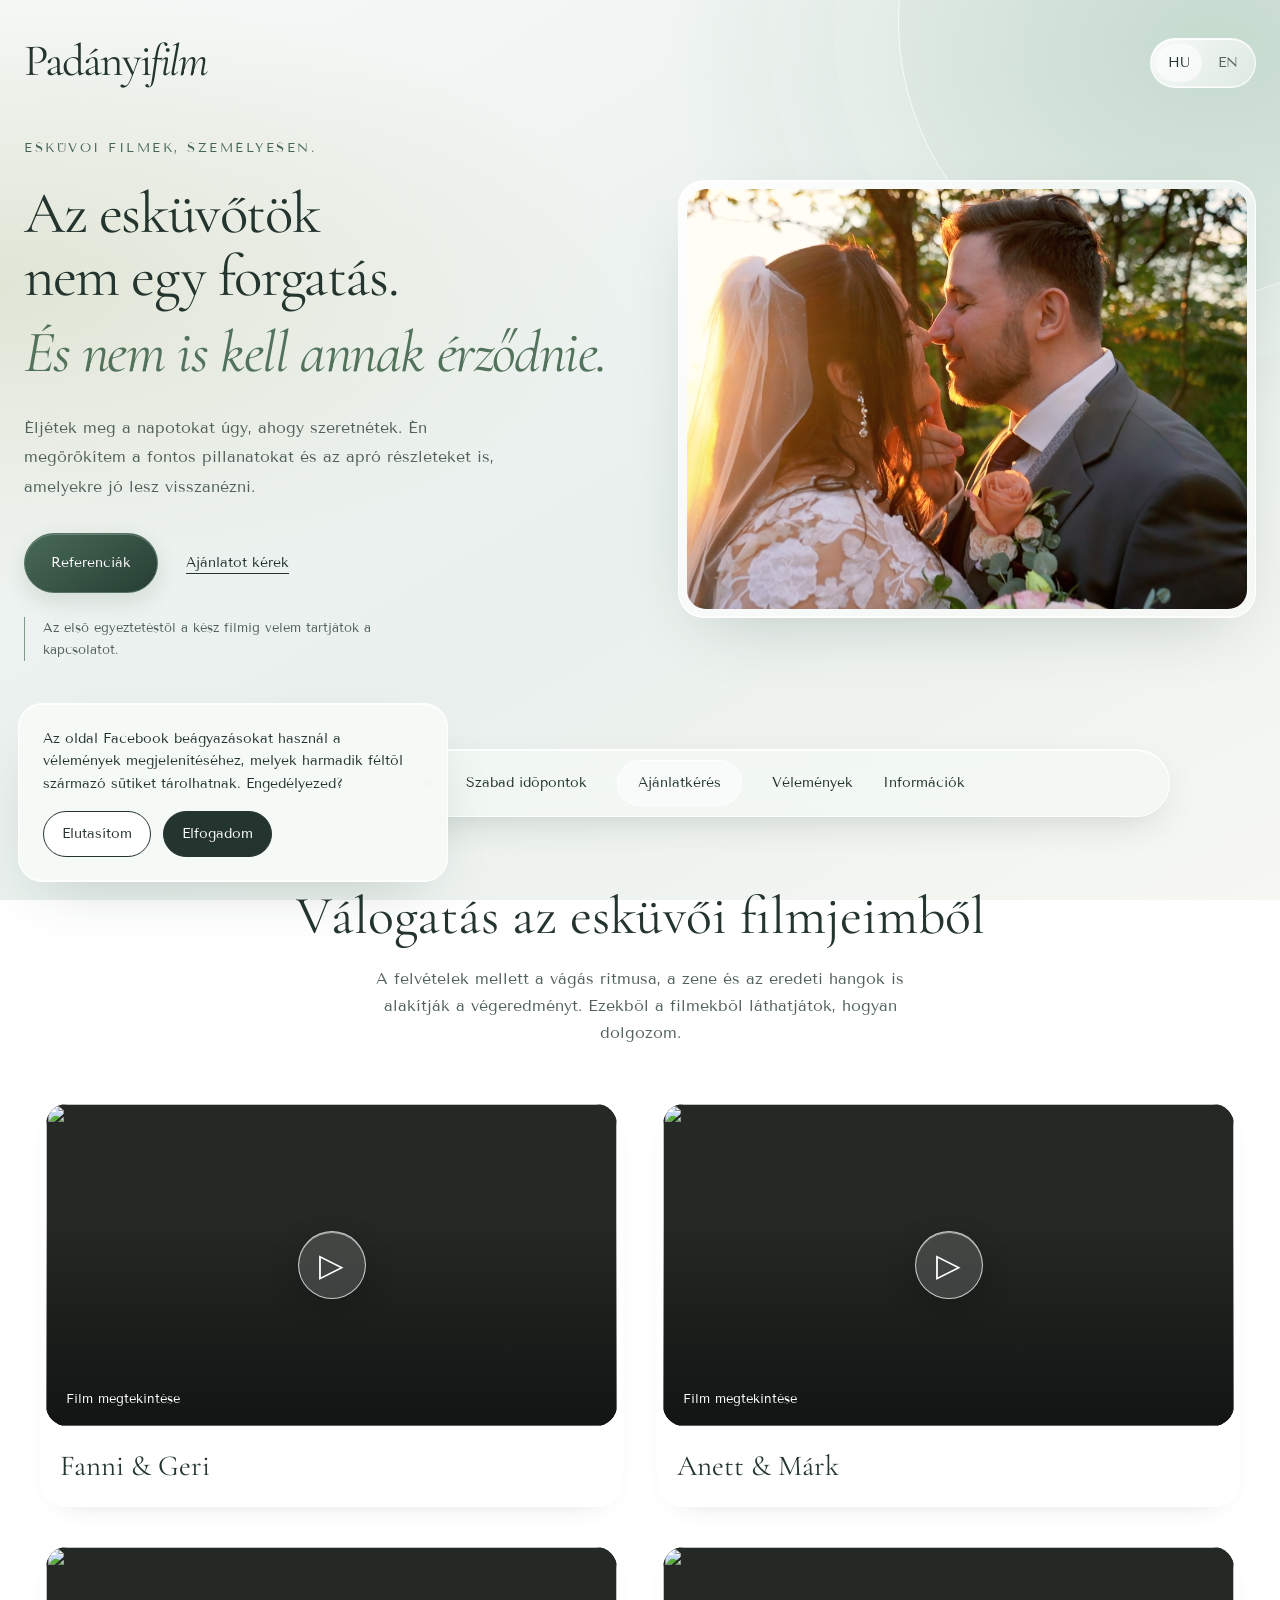
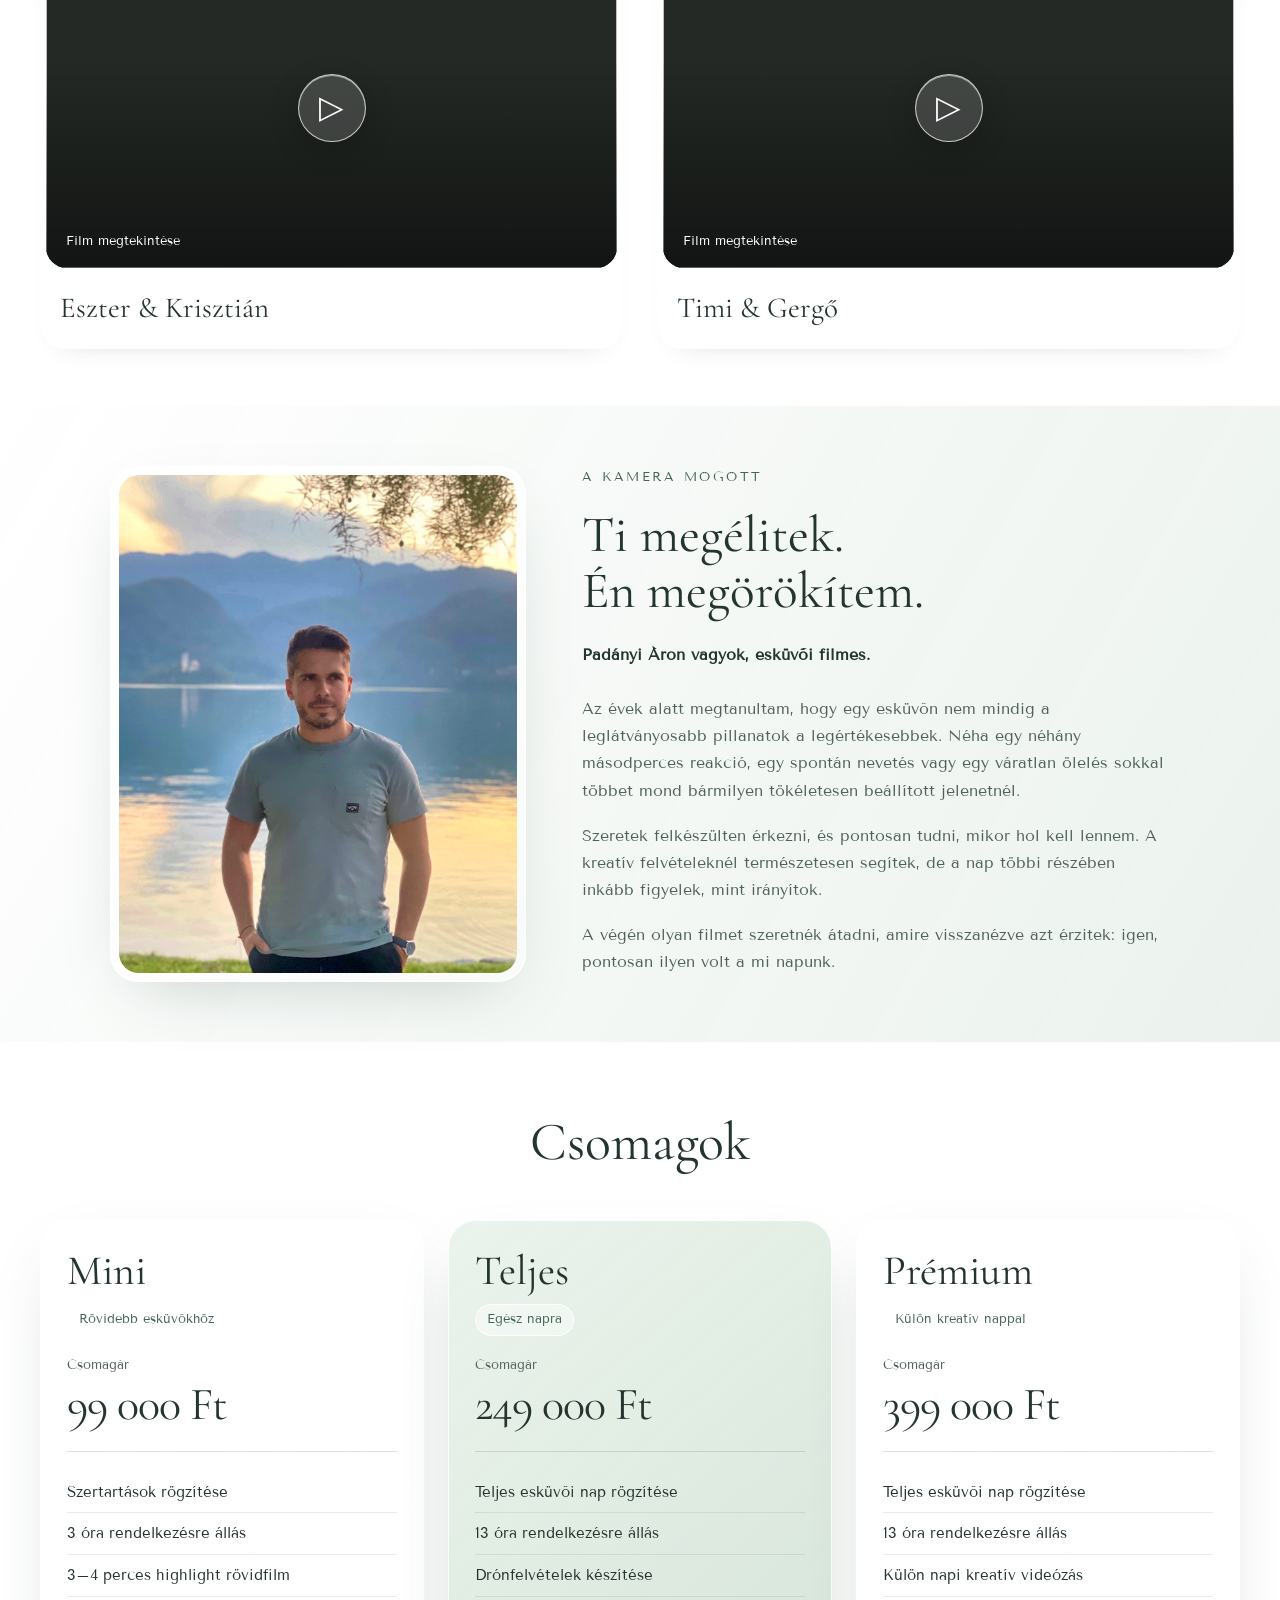
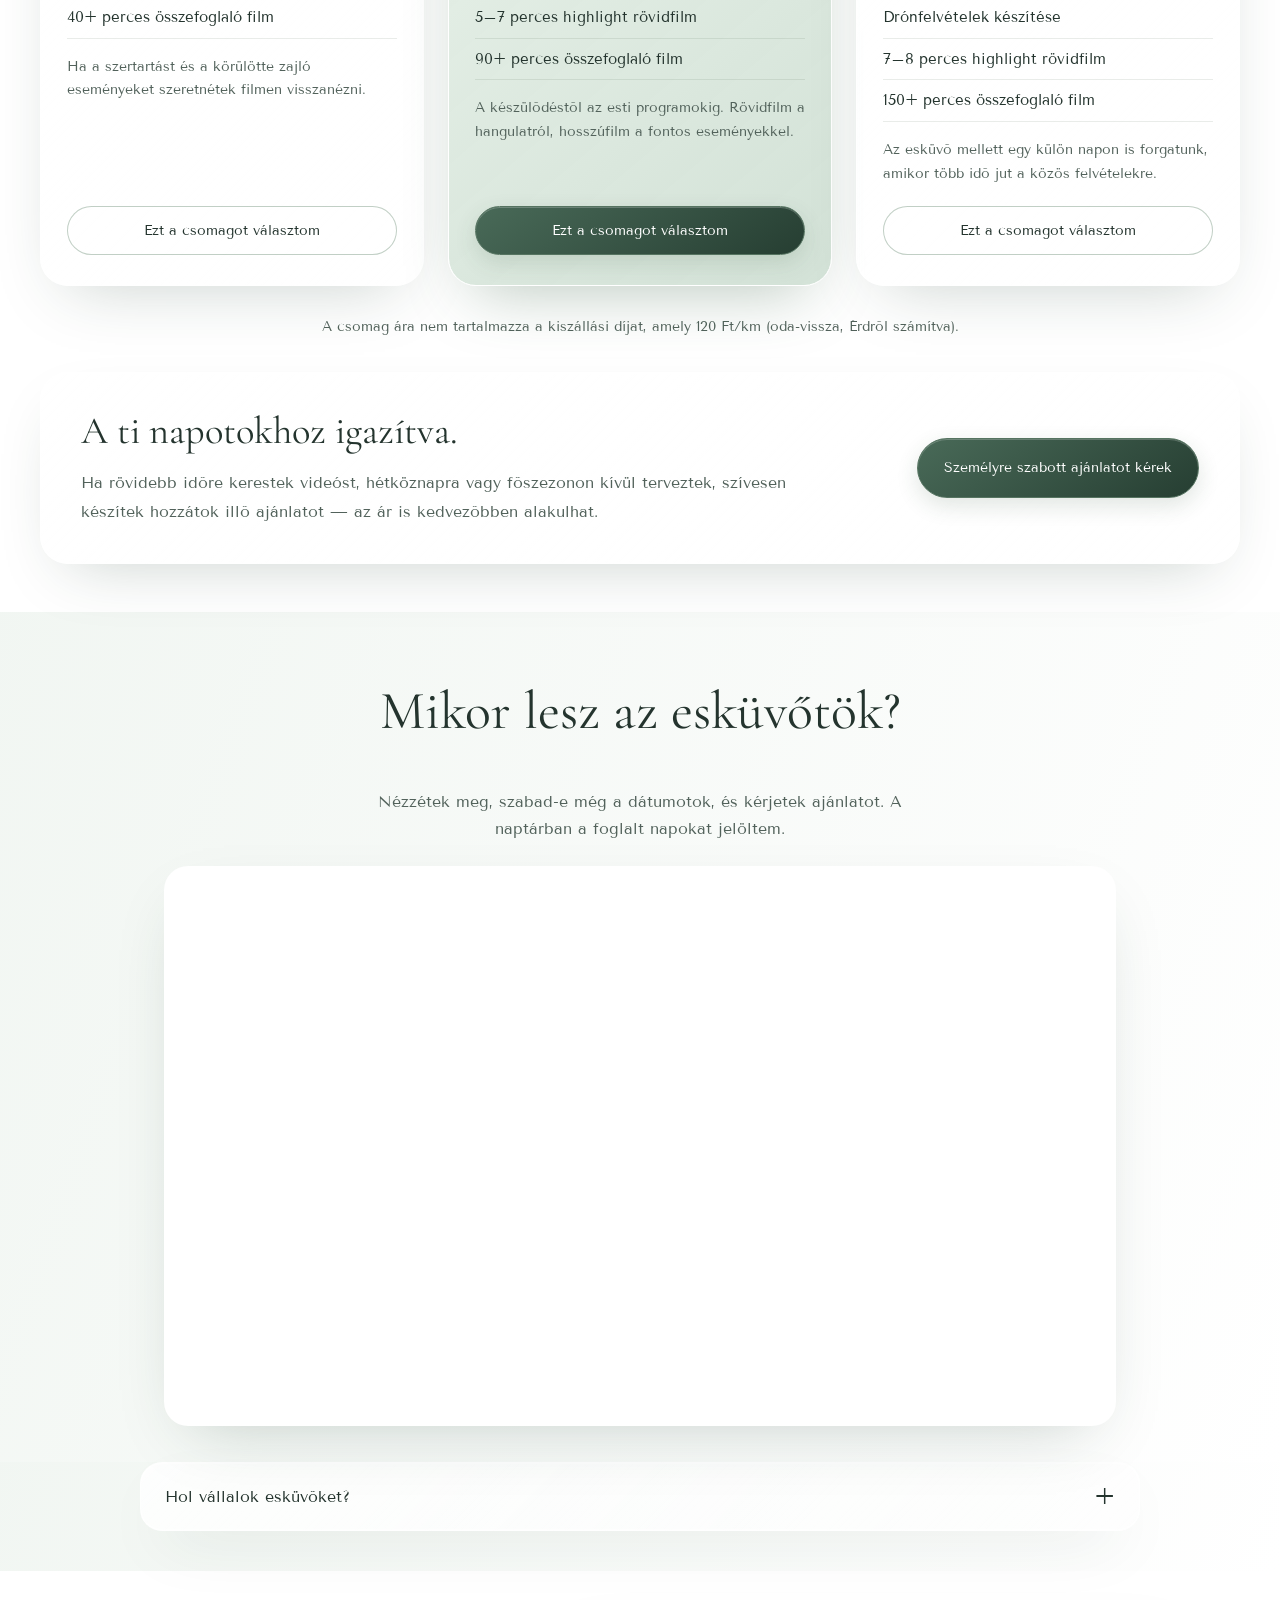
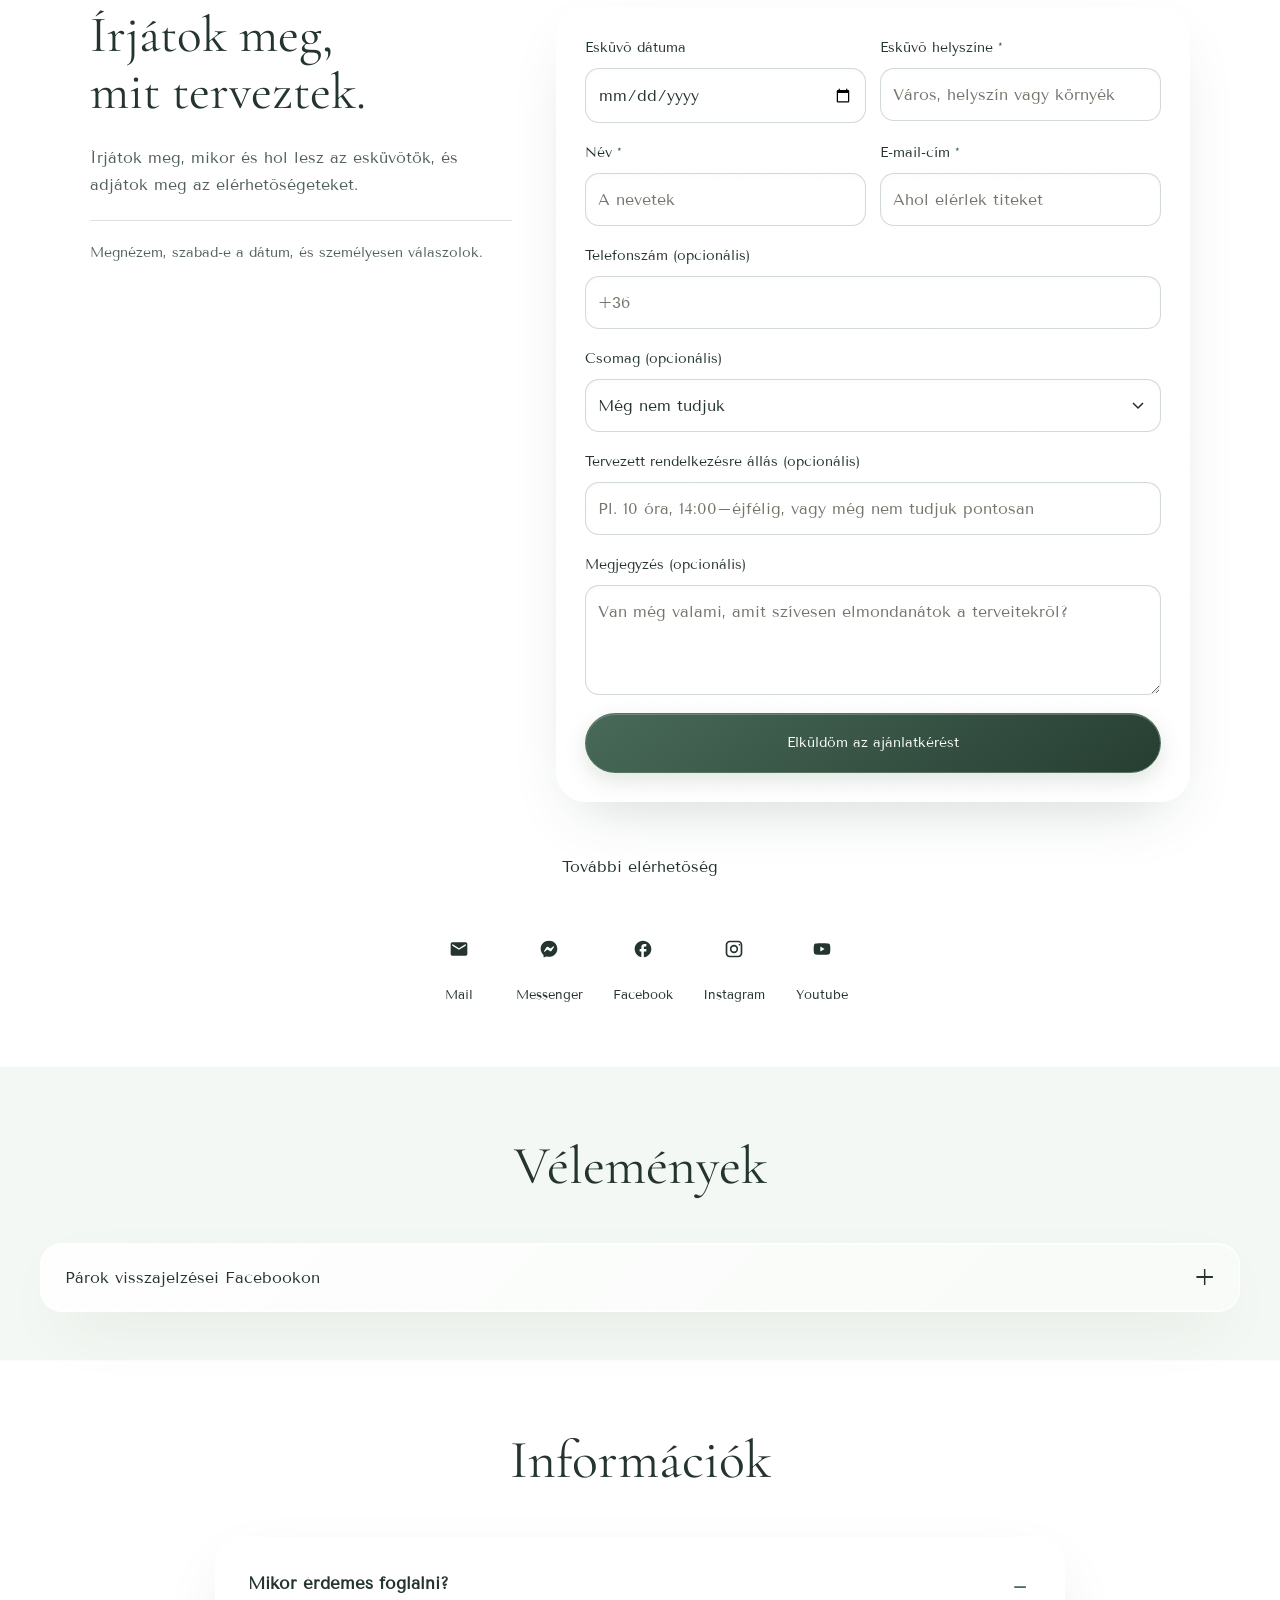
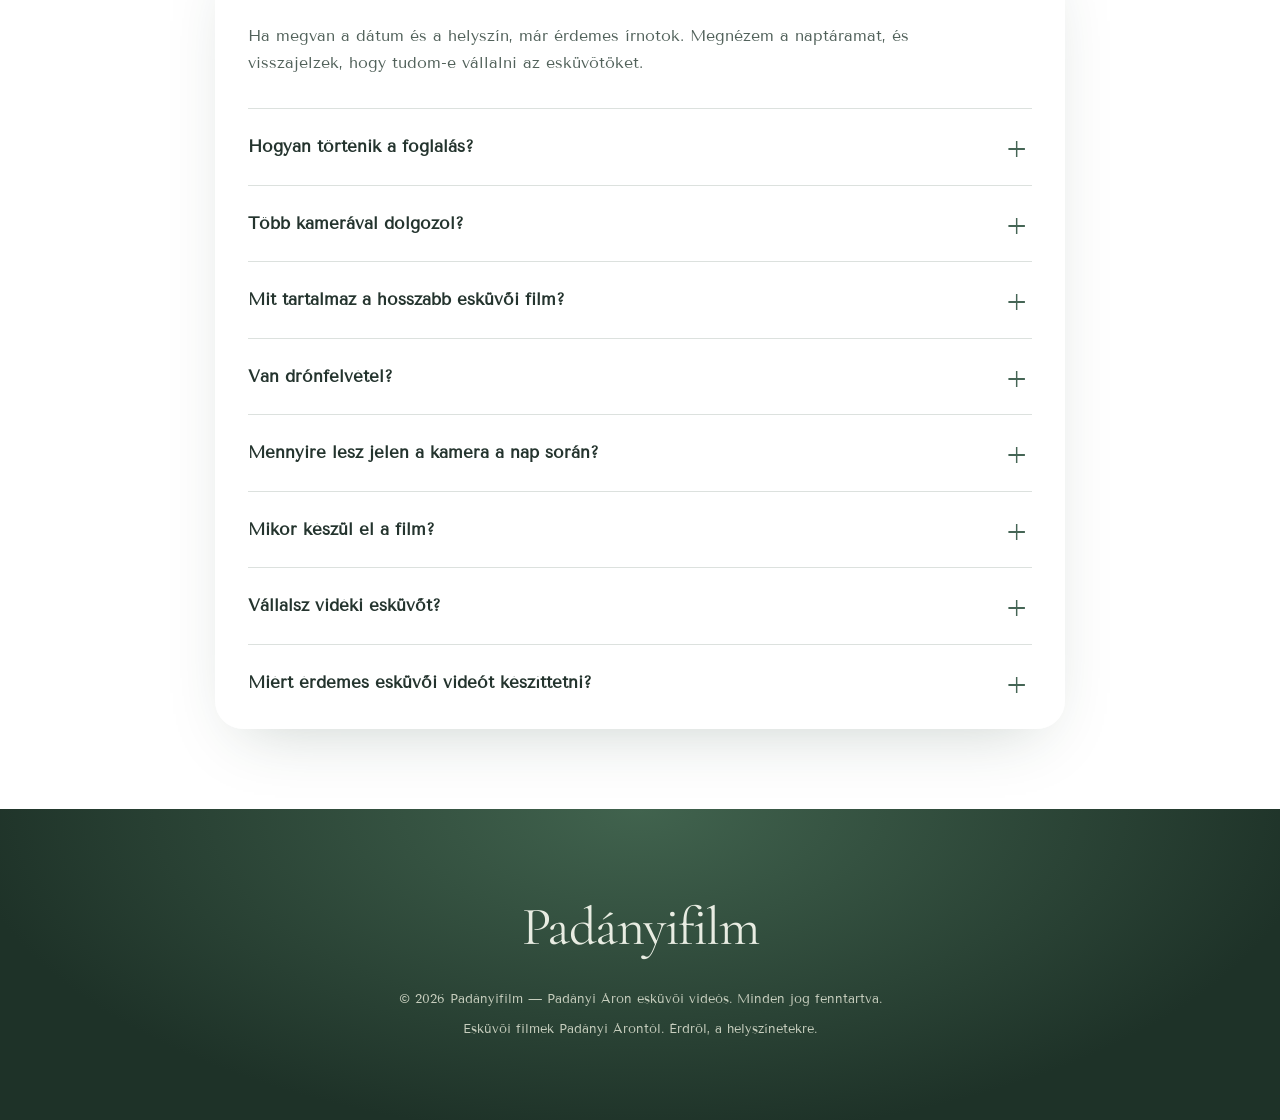
==== commit 4551029a: "Weboldal javítások" ====
--- a/index.html
+++ b/index.html
@@ -76,7 +76,7 @@
         "name": "Mini csomag",
         "price": "99000",
         "priceCurrency": "HUF",
-        "description": "Szertartások rögzítése, 2 óra rendelkezésre állás, 3–4 perces highlight, 40+ perces összefoglaló film."
+        "description": "Szertartások rögzítése, 3 óra rendelkezésre állás, 3–4 perces highlight, 40+ perces összefoglaló film."
       },
       {
         "@type": "Offer",
@@ -200,7 +200,7 @@
 
   <section class="pricing-lite">
     <div class="pricing-grid">
-<article class="p-card "><header class="p-head"><h3 class="p-title">Mini</h3><span class="p-badge">Rövidebb esküvőkhöz</span></header><div class="p-price"><div class="price-discount"><span class="price-label">Csomagár</span><span class="price-value-strong">99 000 Ft</span></div></div><ul class="p-list"><li>Szertartások rögzítése</li><li>2 óra rendelkezésre állás</li><li>3–4 perces highlight rövidfilm</li><li>40+ perces összefoglaló film</li></ul><p class="p-fit">Ha a szertartást és a körülötte zajló eseményeket szeretnétek filmen visszanézni.</p><a class="package-cta" href="#ajanlatkeres" data-package="mini">Ezt a csomagot választom</a></article>
+<article class="p-card "><header class="p-head"><h3 class="p-title">Mini</h3><span class="p-badge">Rövidebb esküvőkhöz</span></header><div class="p-price"><div class="price-discount"><span class="price-label">Csomagár</span><span class="price-value-strong">99 000 Ft</span></div></div><ul class="p-list"><li>Szertartások rögzítése</li><li>3 óra rendelkezésre állás</li><li>3–4 perces highlight rövidfilm</li><li>40+ perces összefoglaló film</li></ul><p class="p-fit">Ha a szertartást és a körülötte zajló eseményeket szeretnétek filmen visszanézni.</p><a class="package-cta" href="#ajanlatkeres" data-package="mini">Ezt a csomagot választom</a></article>
 <article class="p-card shine-purple"><header class="p-head"><h3 class="p-title">Teljes</h3><span class="p-badge">Egész napra</span></header><div class="p-price"><div class="price-discount"><span class="price-label">Csomagár</span><span class="price-value-strong">249 000 Ft</span></div></div><ul class="p-list"><li>Teljes esküvői nap rögzítése</li><li>13 óra rendelkezésre állás</li><li>Drónfelvételek készítése</li><li>5–7 perces highlight rövidfilm</li><li>90+ perces összefoglaló film</li></ul><p class="p-fit">A készülődéstől az esti programokig. Rövidfilm a hangulatról, hosszúfilm a fontos eseményekkel.</p><a class="package-cta" href="#ajanlatkeres" data-package="full">Ezt a csomagot választom</a></article>
 <article class="p-card "><header class="p-head"><h3 class="p-title">Prémium</h3><span class="p-badge">Külön kreatív nappal</span></header><div class="p-price"><div class="price-discount"><span class="price-label">Csomagár</span><span class="price-value-strong">399 000 Ft</span></div></div><ul class="p-list"><li>Teljes esküvői nap rögzítése</li><li>13 óra rendelkezésre állás</li><li>Külön napi kreatív videózás</li><li>Drónfelvételek készítése</li><li>7–8 perces highlight rövidfilm</li><li>150+ perces összefoglaló film</li></ul><p class="p-fit">Az esküvő mellett egy külön napon is forgatunk, amikor több idő jut a közös felvételekre.</p><a class="package-cta" href="#ajanlatkeres" data-package="premium">Ezt a csomagot választom</a></article>
 </div>
--- a/brand.css
+++ b/brand.css
@@ -16,7 +16,7 @@
 .reviews-controls {max-width:650px;text-align:center;margin:0 auto 28px}.review-consent {background:transparent;border:1px solid var(--accent);color:var(--ink);padding:12px 18px;font-size:14px}.reviews-controls>span {display:block;font-size:13px;color:var(--muted);margin-top:12px}
 @media(min-width:1000px){.about-text>p:nth-of-type(3){break-before:column}}
 @media(max-width:1000px){.hero-inner{gap:30px}.hero-film img{height:460px}.pricing-grid{gap:12px}.p-card{padding:24px}.nav-inner{gap:22px}.contact-inner{gap:40px}.about-text{column-gap:45px}.reviews-grid{grid-template-columns:repeat(2,1fr)}}
-@media(max-width:760px){html{scroll-padding-top:110px}.hero{padding:24px 22px 42px}.brand-wordmark{font-size:34px}.brand-wordmark small{font-size:10px;letter-spacing:1.3px}.lang-switch{top:31px;right:22px;gap:12px}.hero-inner{grid-template-columns:1fr;margin-top:52px;gap:36px}.hero-title{font-size:clamp(49px,10.2vw,70px);letter-spacing:-1.5px}.hero-description{font-size:16px;max-width:520px}.hero-signature{margin-top:24px}.hero-film{padding:0 0 15px 12px}.hero-film img{height:auto;aspect-ratio:16/10;object-fit:cover}.hero-film-caption{padding:12px 15px}.hero-film:before{inset:15px 12px 0 0}.hero-actions{gap:20px}.brand-button{padding:15px 18px}.nav-inner{display:grid;grid-template-columns:repeat(3,1fr);gap:4px 12px;padding:8px 16px;text-align:center}.nav-link{font-size:13px;padding:6px 0}.nav-link-cta{padding:5px 8px}.section-title-wrap{padding:48px 16px 24px}.lux-title{font-size:40px}.pf-section{padding:0 20px 48px}.pf-grid{gap:26px;grid-template-columns:1fr}.pf-name{font-size:28px}.about-section{padding:44px 24px}.about-text{columns:auto}.about-heading{font-size:46px}.about-text p{font-size:16px}.pricing-lite{padding:0 20px 44px}.pricing-grid{grid-template-columns:1fr;gap:20px}.p-card{padding:28px}.p-card.shine-purple{order:-1}.p-list li{font-size:16px}.calendar-frame{height:440px}.coverage-section{padding:24px 20px 40px}#wedding-map{height:250px}.contact-inner{grid-template-columns:1fr;gap:28px}.contact-lead h2{font-size:46px}.contact-lead .eyebrow{margin-bottom:12px}.contact-reassurance{margin-top:18px;padding-top:16px}.form-row-double{grid-template-columns:1fr}.contact-icons-grid{gap:22px}.reviews-grid{grid-template-columns:1fr 1fr;gap:12px}.review-placeholder{padding:18px;min-height:155px}.faq-section{padding-bottom:50px}.cookie-banner{bottom:12px;left:12px;right:12px;max-width:none;padding:18px}.contact-section{padding-bottom:44px}.hero-film-caption>span{font-size:12px}}
+@media(max-width:760px){html{scroll-padding-top:110px}.hero{padding:24px 22px 42px}.brand-wordmark{font-size:34px}.brand-wordmark small{font-size:10px;letter-spacing:1.3px}.lang-switch{top:31px;right:22px;gap:12px}.hero-inner{grid-template-columns:1fr;margin-top:52px;gap:36px}.hero-title{font-size:clamp(49px,10.2vw,70px);letter-spacing:-1.5px}.hero-description{font-size:16px;max-width:520px}.hero-signature{margin-top:24px}.hero-film{padding:0 0 15px 12px}.hero-film img{height:auto;aspect-ratio:16/10;object-fit:cover}.hero-film-caption{padding:12px 15px}.hero-film:before{inset:15px 12px 0 0}.hero-actions{gap:20px}.brand-button{padding:15px 18px}.nav-inner{display:grid;grid-template-columns:repeat(3,1fr);gap:4px 12px;padding:8px 16px;text-align:center}.nav-link{font-size:13px;padding:6px 0}.nav-link-cta{padding:5px 8px}.section-title-wrap{padding:48px 16px 24px}.lux-title{font-size:40px}.pf-section{padding:0 20px 48px}.pf-grid{gap:26px;grid-template-columns:1fr}.pf-name{font-size:28px}.about-section{padding:44px 24px}.about-text{columns:auto}.about-heading{font-size:46px}.about-text p{font-size:16px}.pricing-lite{padding:0 20px 44px}.pricing-grid{grid-template-columns:1fr;gap:20px}.p-card{padding:28px}.p-list li{font-size:16px}.calendar-frame{height:440px}.coverage-section{padding:24px 20px 40px}#wedding-map{height:250px}.contact-inner{grid-template-columns:1fr;gap:28px}.contact-lead h2{font-size:46px}.contact-lead .eyebrow{margin-bottom:12px}.contact-reassurance{margin-top:18px;padding-top:16px}.form-row-double{grid-template-columns:1fr}.contact-icons-grid{gap:22px}.reviews-grid{grid-template-columns:1fr 1fr;gap:12px}.review-placeholder{padding:18px;min-height:155px}.faq-section{padding-bottom:50px}.cookie-banner{bottom:12px;left:12px;right:12px;max-width:none;padding:18px}.contact-section{padding-bottom:44px}.hero-film-caption>span{font-size:12px}}
 @media(max-width:390px){.brand-wordmark small{max-width:220px;font-size:9px}.hero-title{font-size:47px}.hero-actions{gap:16px}.brand-button,.brand-text-link{font-size:13px}.reviews-grid{grid-template-columns:1fr}}
 /* Copy and calculator refinement — same palette, typefaces and page structure. */
 .hero-title {font-size:clamp(42px,4.5vw,66px);line-height:1.08;letter-spacing:-1.4px;text-wrap:balance}
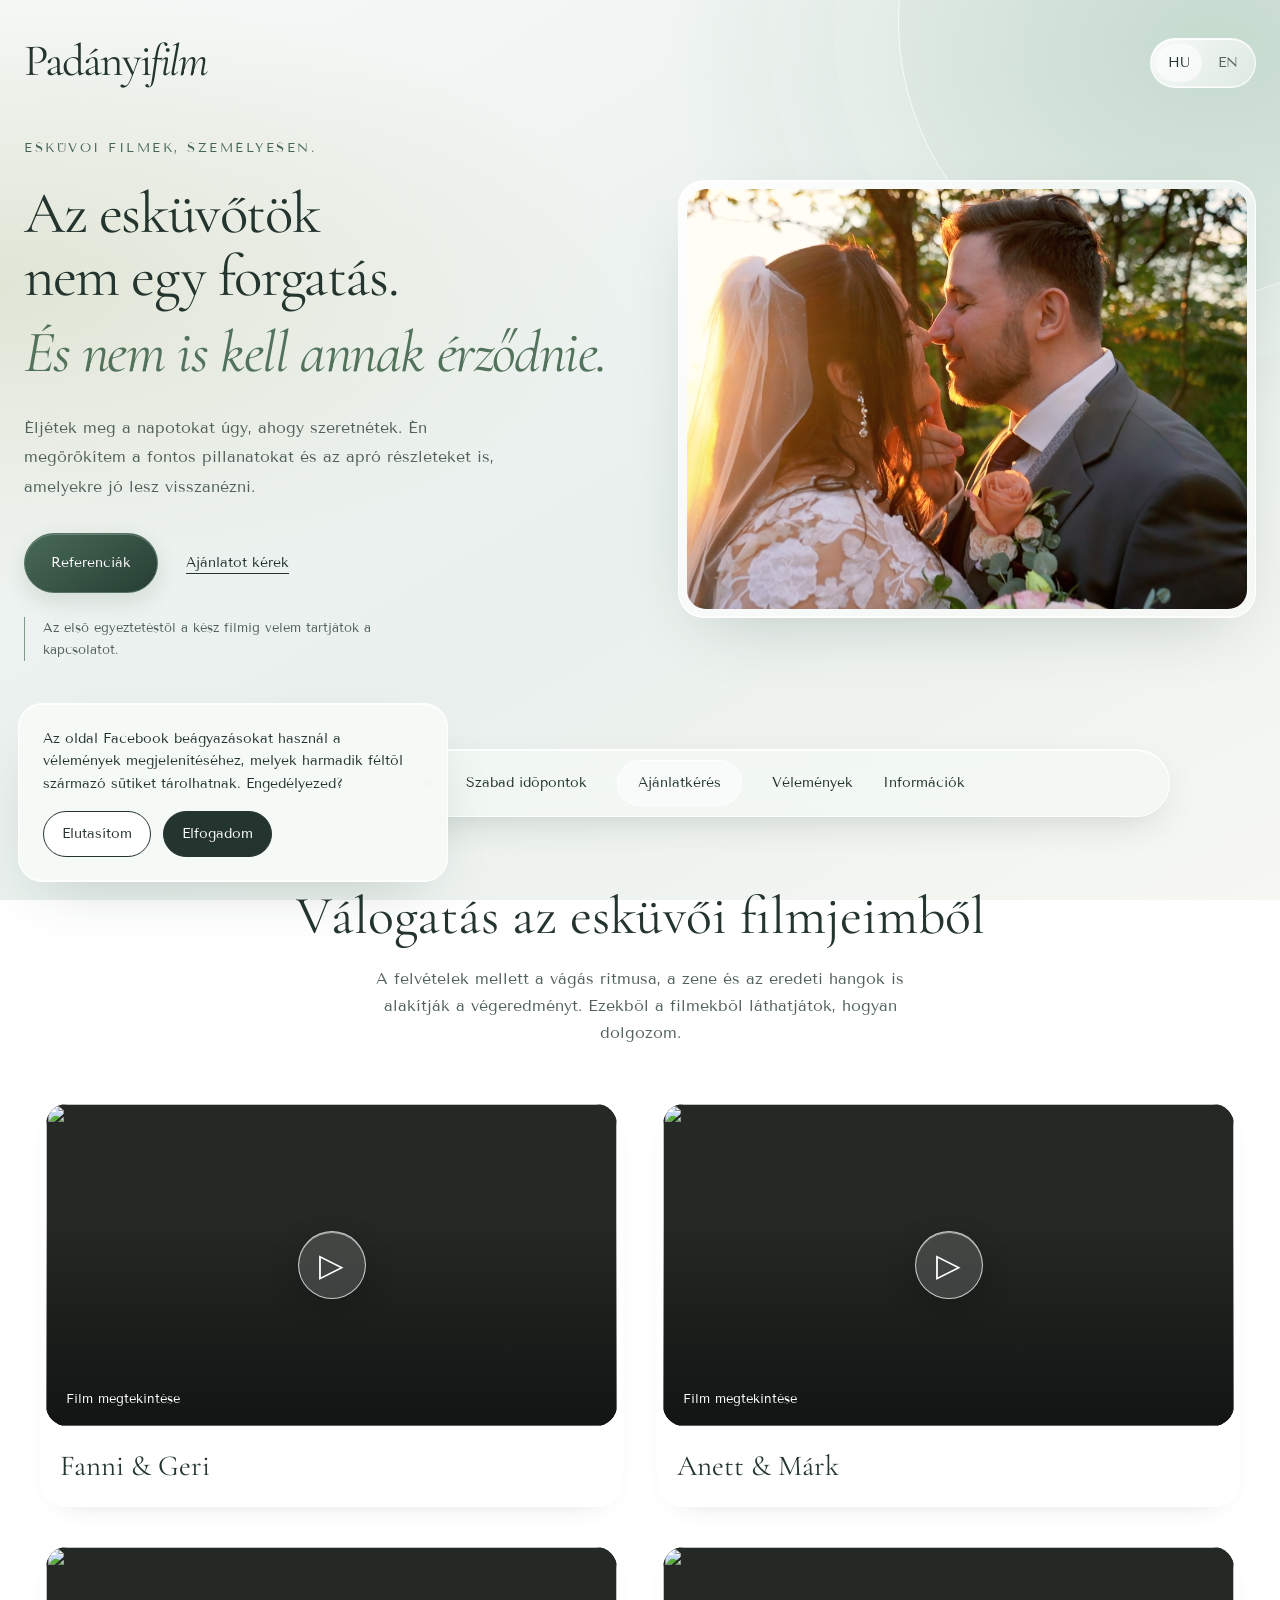
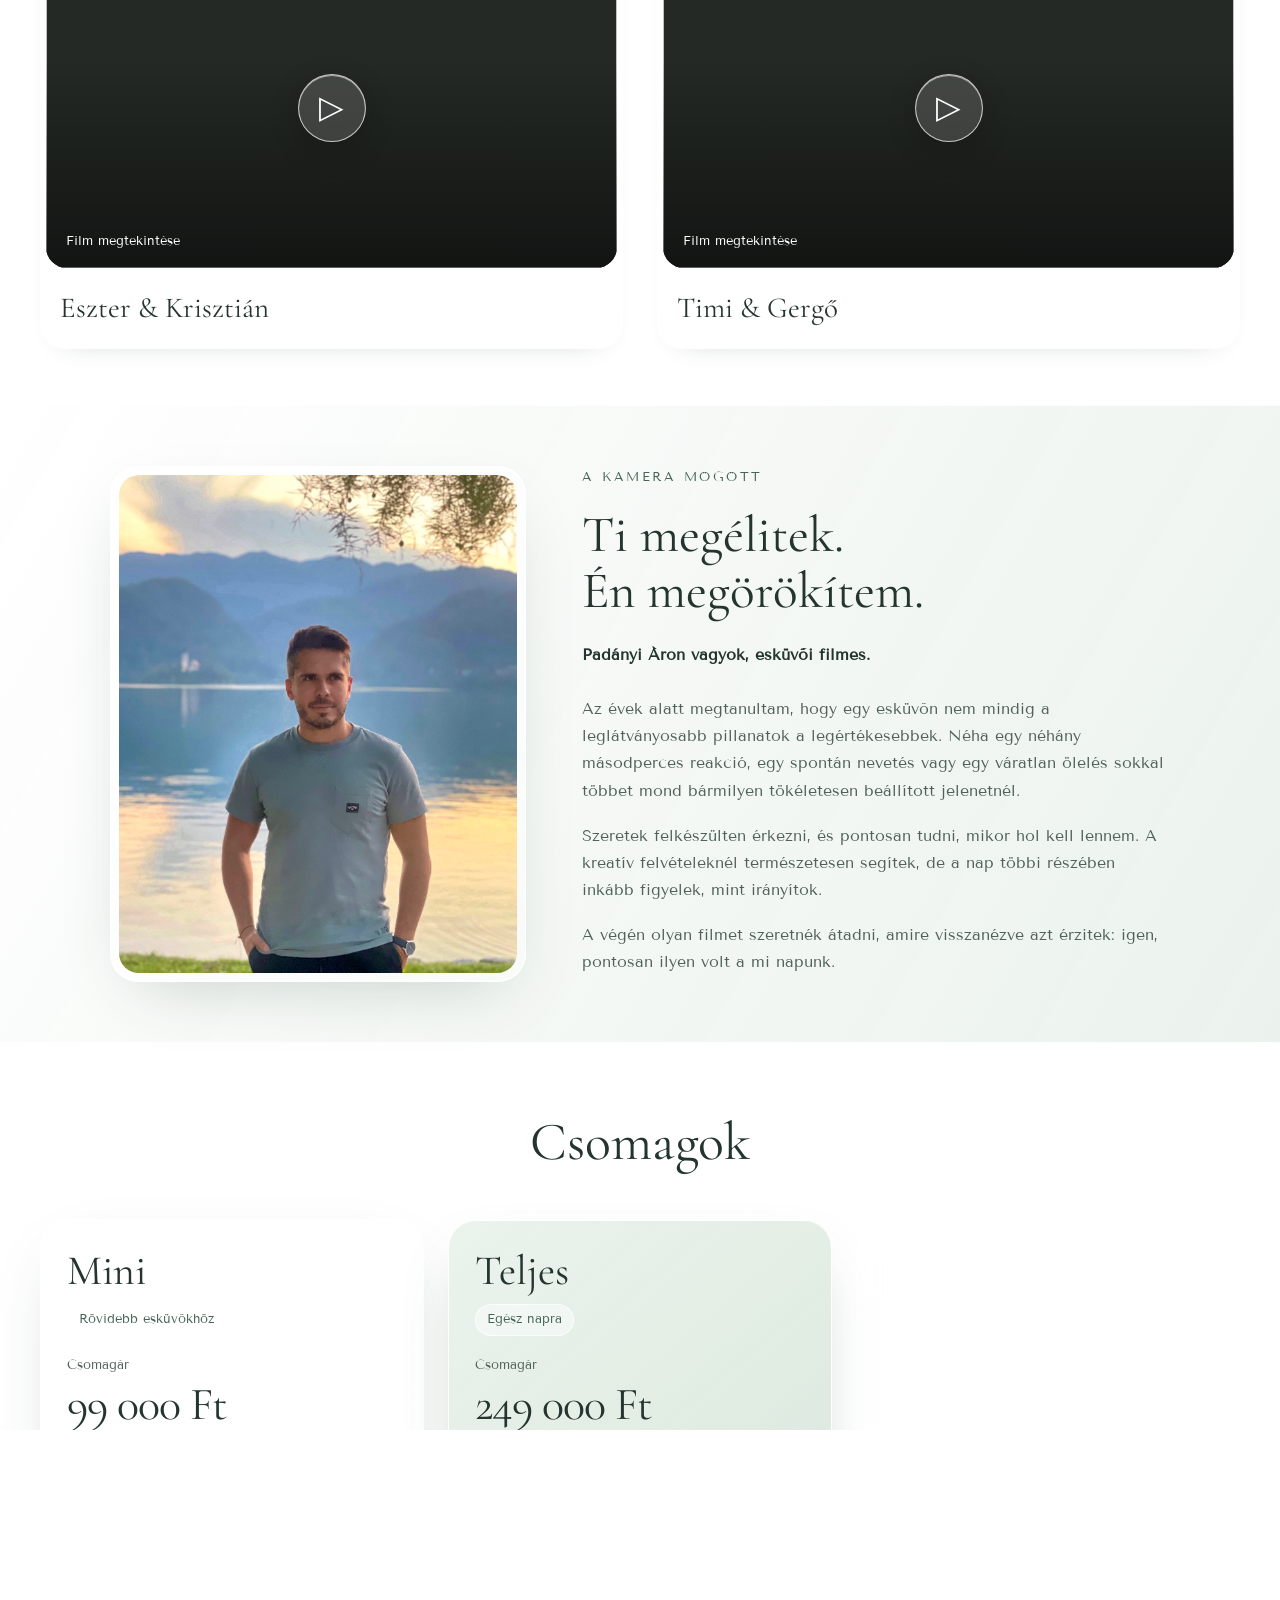
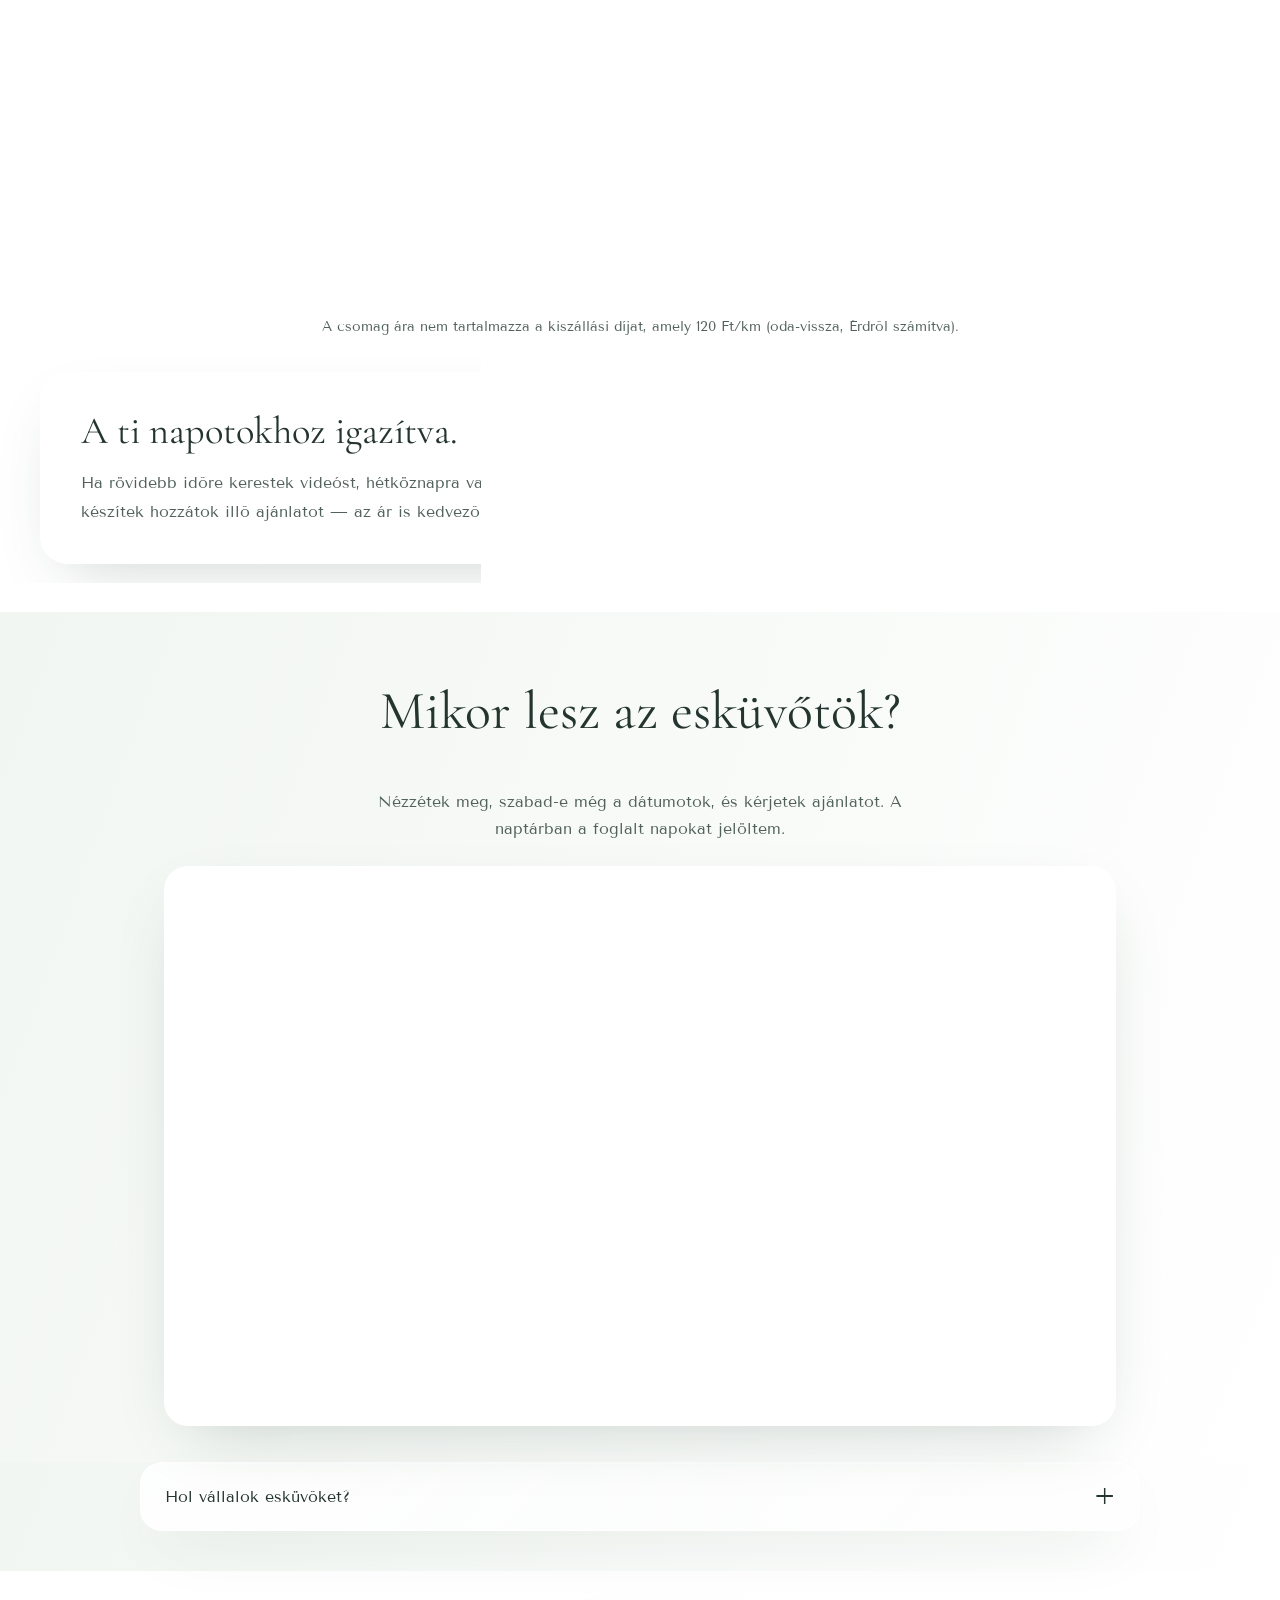
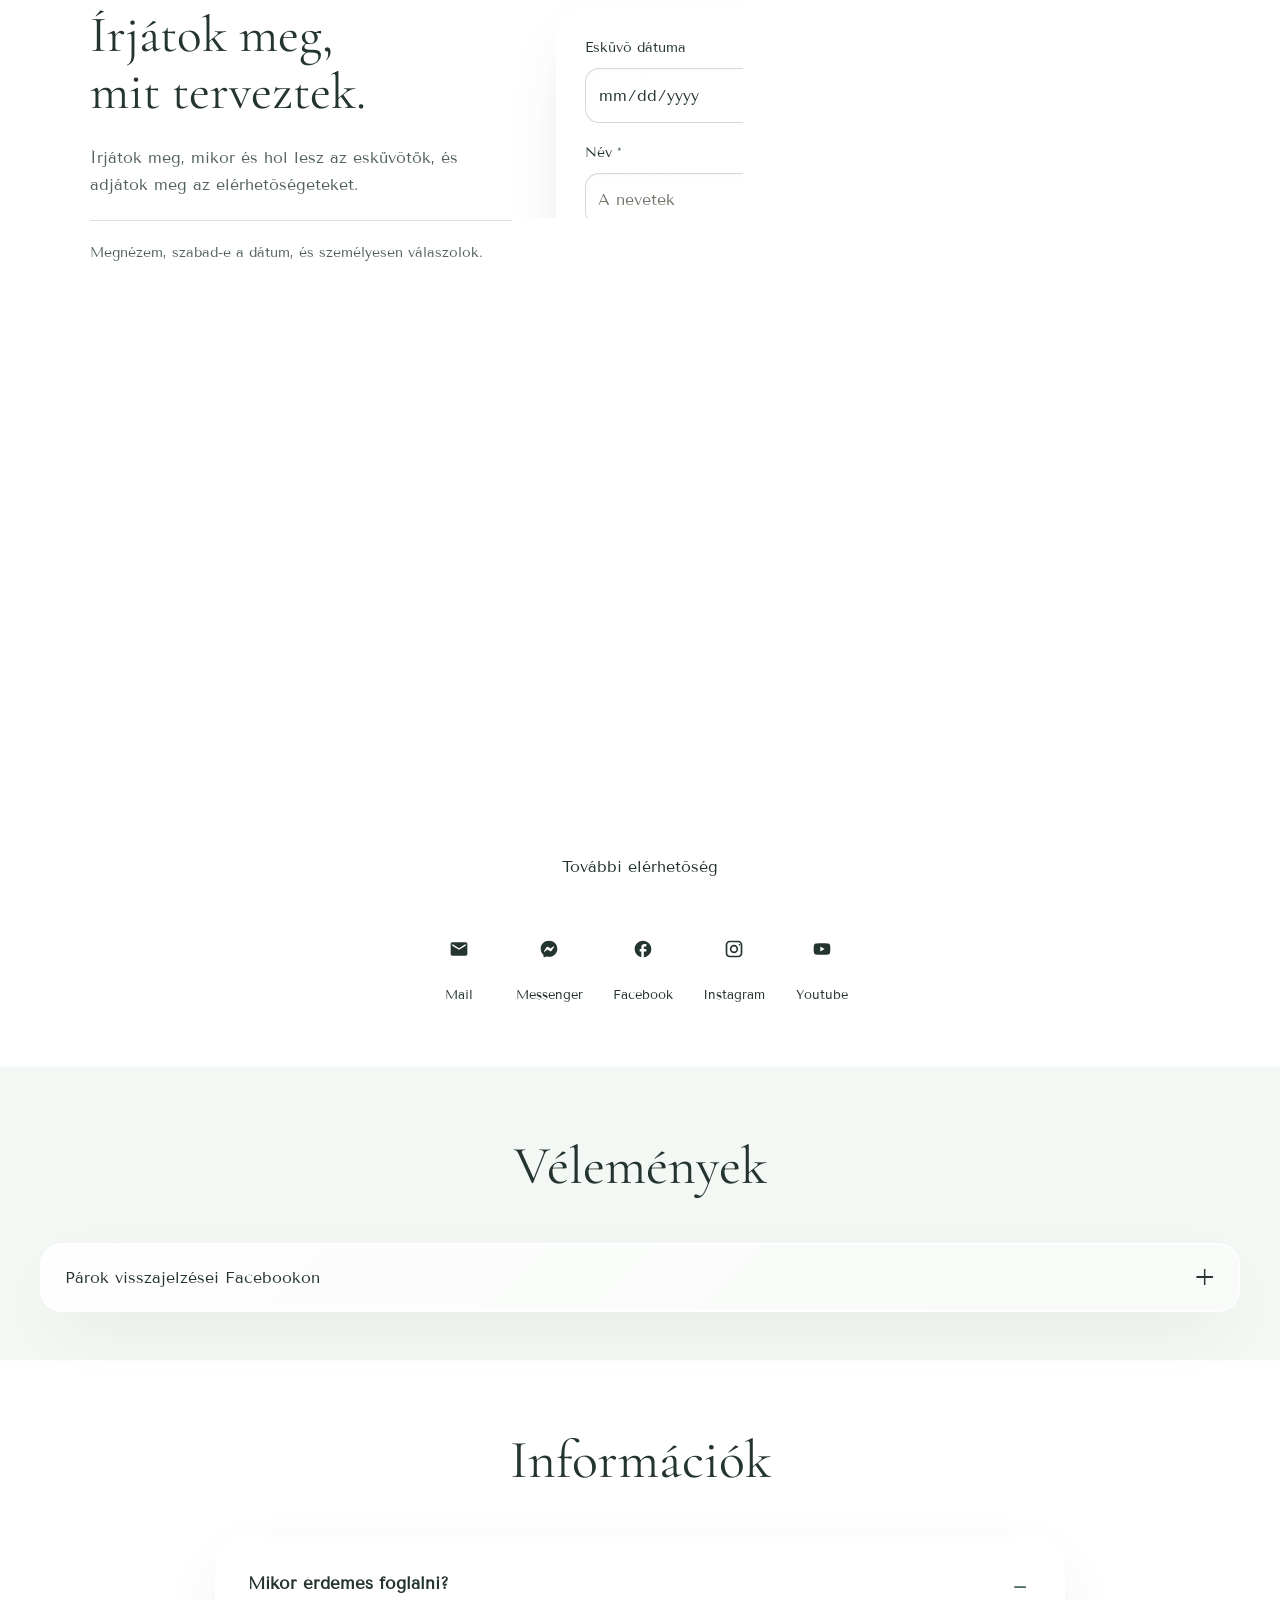
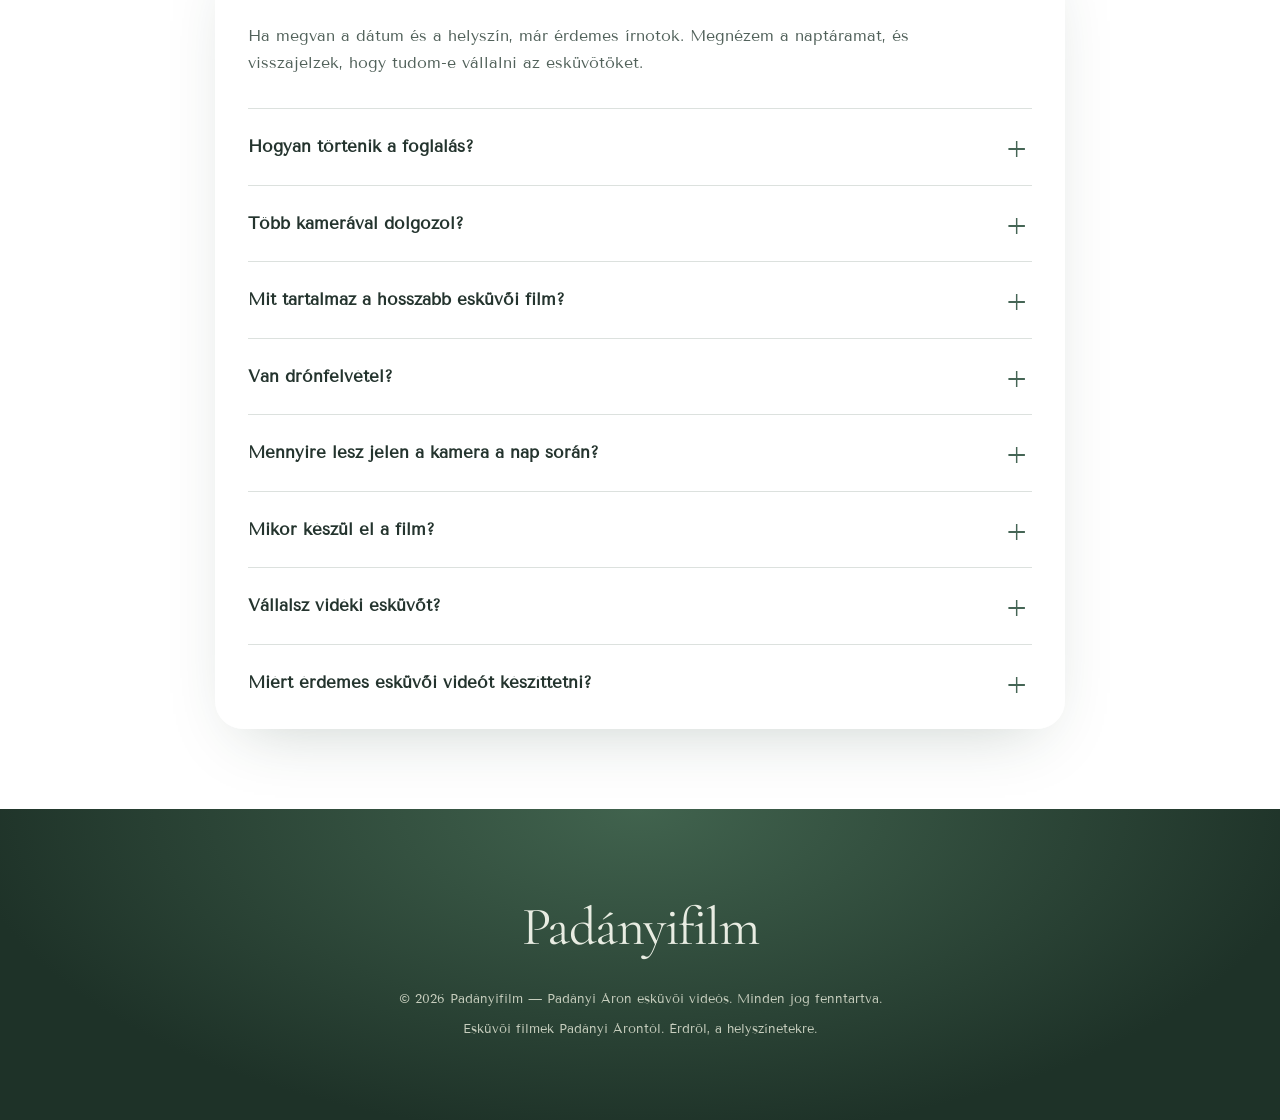
==== commit 14e07d08: "Ajánlatkérő e-mail-küldés javítása." ====
--- a/index.html
+++ b/index.html
@@ -50,7 +50,7 @@
     "image": "https://padanyifilm.hu/assets/images/hero-wedding.png",
     "url": "https://padanyifilm.hu/",
     "telephone": "",
-    "email": "eronnvideo@gmail.com",
+    "email": "padanyifilm@gmail.com",
     "priceRange": "99000–399000 HUF",
     "address": {
       "@type": "PostalAddress",
@@ -247,7 +247,8 @@
       <div class="contact-card">
         <div class="contact-content">
 
-          <form id="contactForm" class="contact-form" action="https://formspree.io/f/xrerwodr" method="POST">
+          <form id="contactForm" class="contact-form" action="https://formspree.io/f/xnpdodpr" method="POST">
+<input type="hidden" name="subject" value="Padányifilm – Új ajánlatkérés: {{ name }}">
 <div class="form-row-double"><div class="form-field"><label for="contact-date">Esküvő dátuma</label><input type="date" id="contact-date" name="wedding_date"></div><div class="form-field"><label for="contact-location">Esküvő helyszíne <span class="req">*</span></label><input type="text" id="contact-location" name="wedding_location" placeholder="Város, helyszín vagy környék" required></div></div>
 <div class="form-row-double"><div class="form-field"><label for="contact-name">Név <span class="req">*</span></label><input type="text" id="contact-name" name="name" autocomplete="name" placeholder="A nevetek" required></div><div class="form-field"><label for="contact-email">E-mail-cím <span class="req">*</span></label><input type="email" id="contact-email" name="email" autocomplete="email" placeholder="Ahol elérlek titeket" required></div></div>
 <div class="form-field"><label for="contact-phone">Telefonszám (opcionális)</label><input type="tel" id="contact-phone" name="phone" autocomplete="tel" placeholder="+36"></div>
@@ -269,7 +270,7 @@
 
     <div class="contact-icons-grid">
 
-      <a href="mailto:eronnvideo@gmail.com" class="contact-icon" aria-label="E-mail küldése">
+      <a href="mailto:padanyifilm@gmail.com" class="contact-icon" aria-label="E-mail küldése">
         <span class="contact-icon-circle icon-mail" aria-hidden="true">
           <svg viewBox="0 0 24 24" xmlns="http://www.w3.org/2000/svg">
             <path d="M20 4H4c-1.1 0-1.99.9-1.99 2L2 18c0 1.1.9 2 2 2h16c1.1 0 2-.9 2-2V6c0-1.1-.9-2-2-2zm0 4l-8 5-8-5V6l8 5 8-5v2z"/>
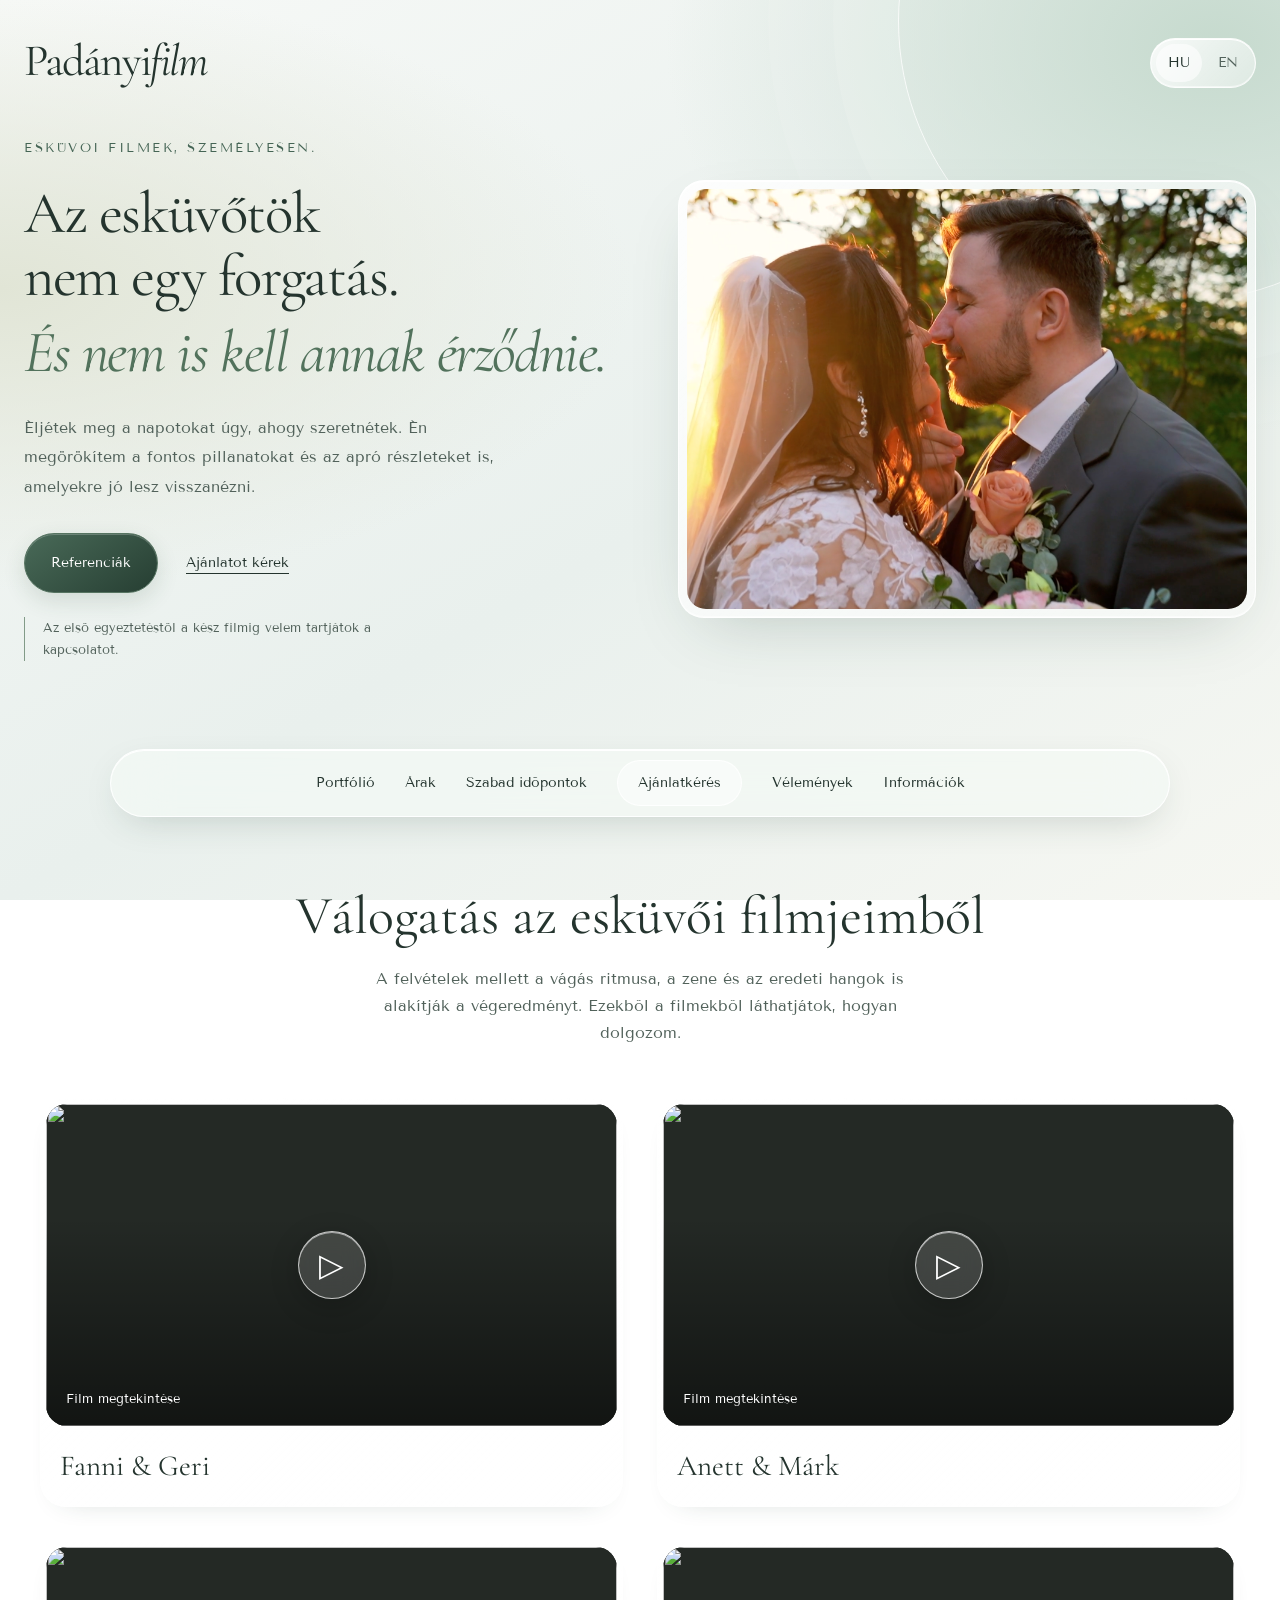
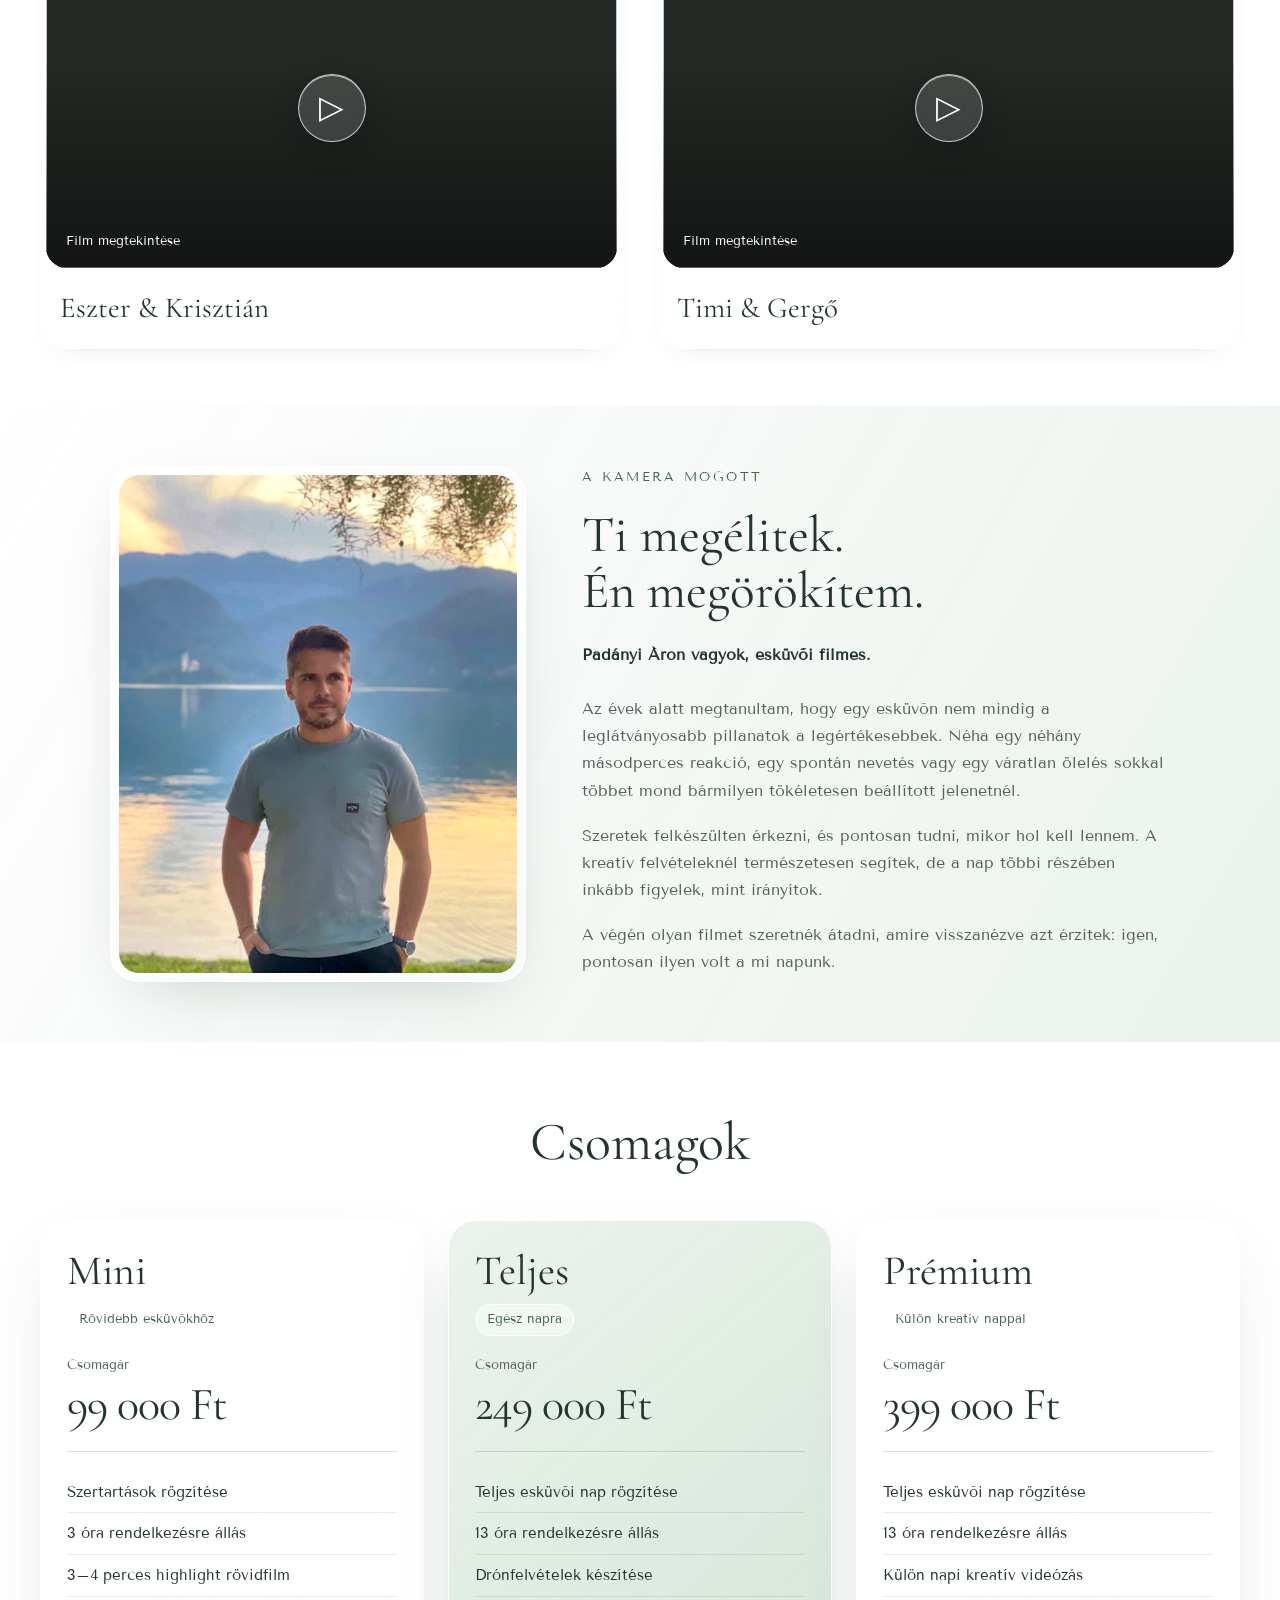
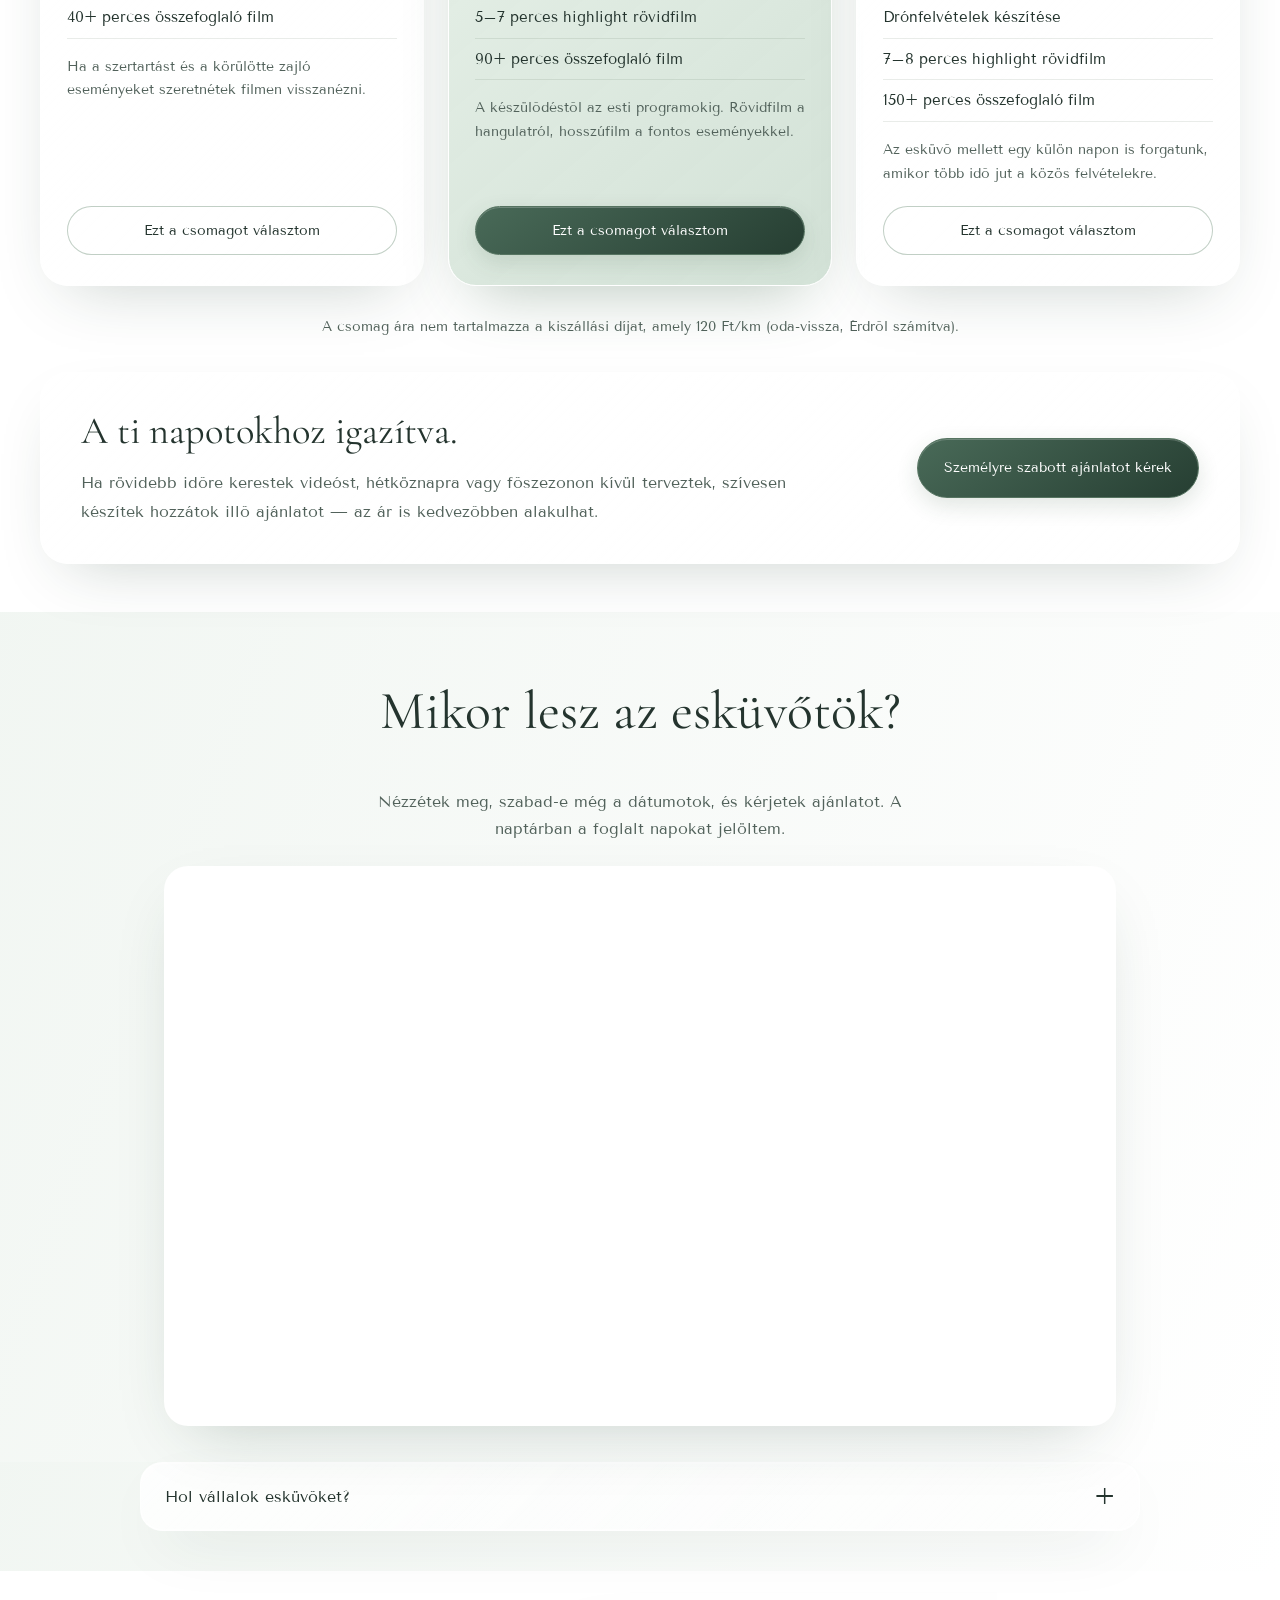
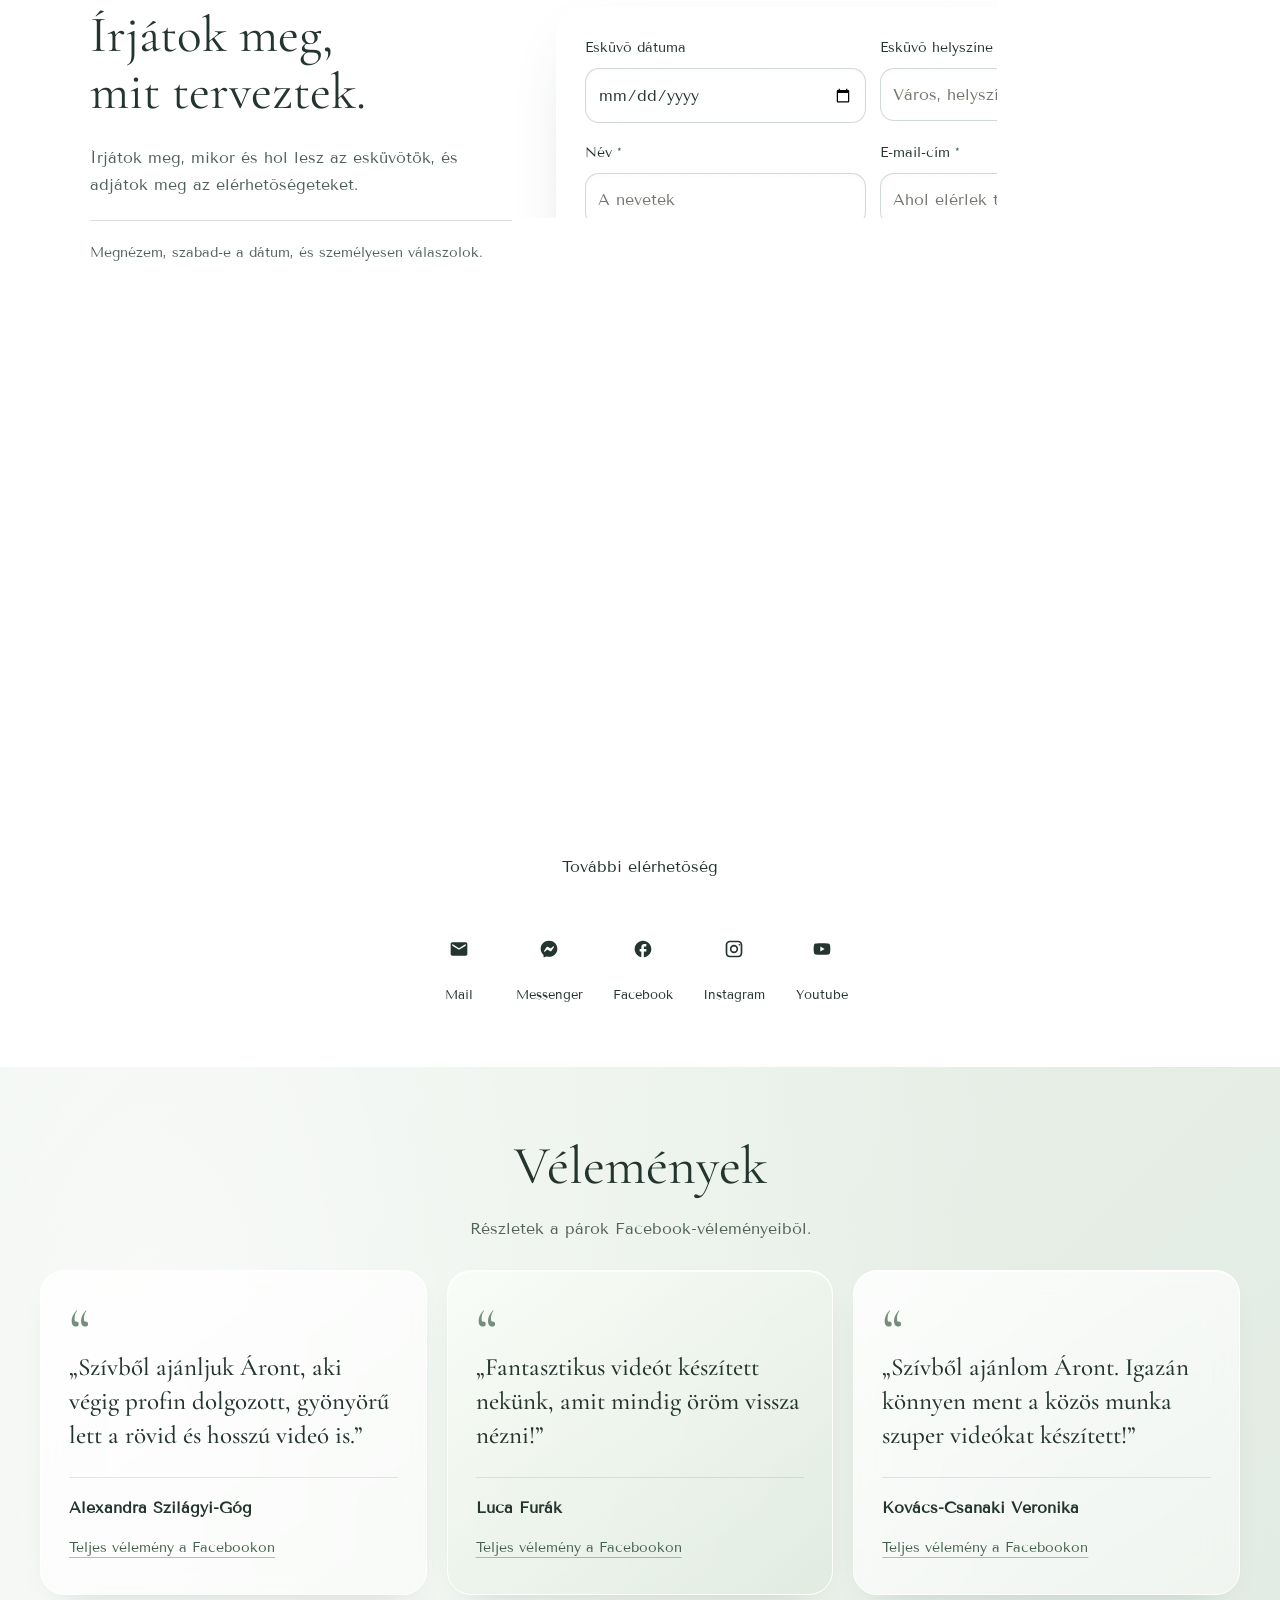
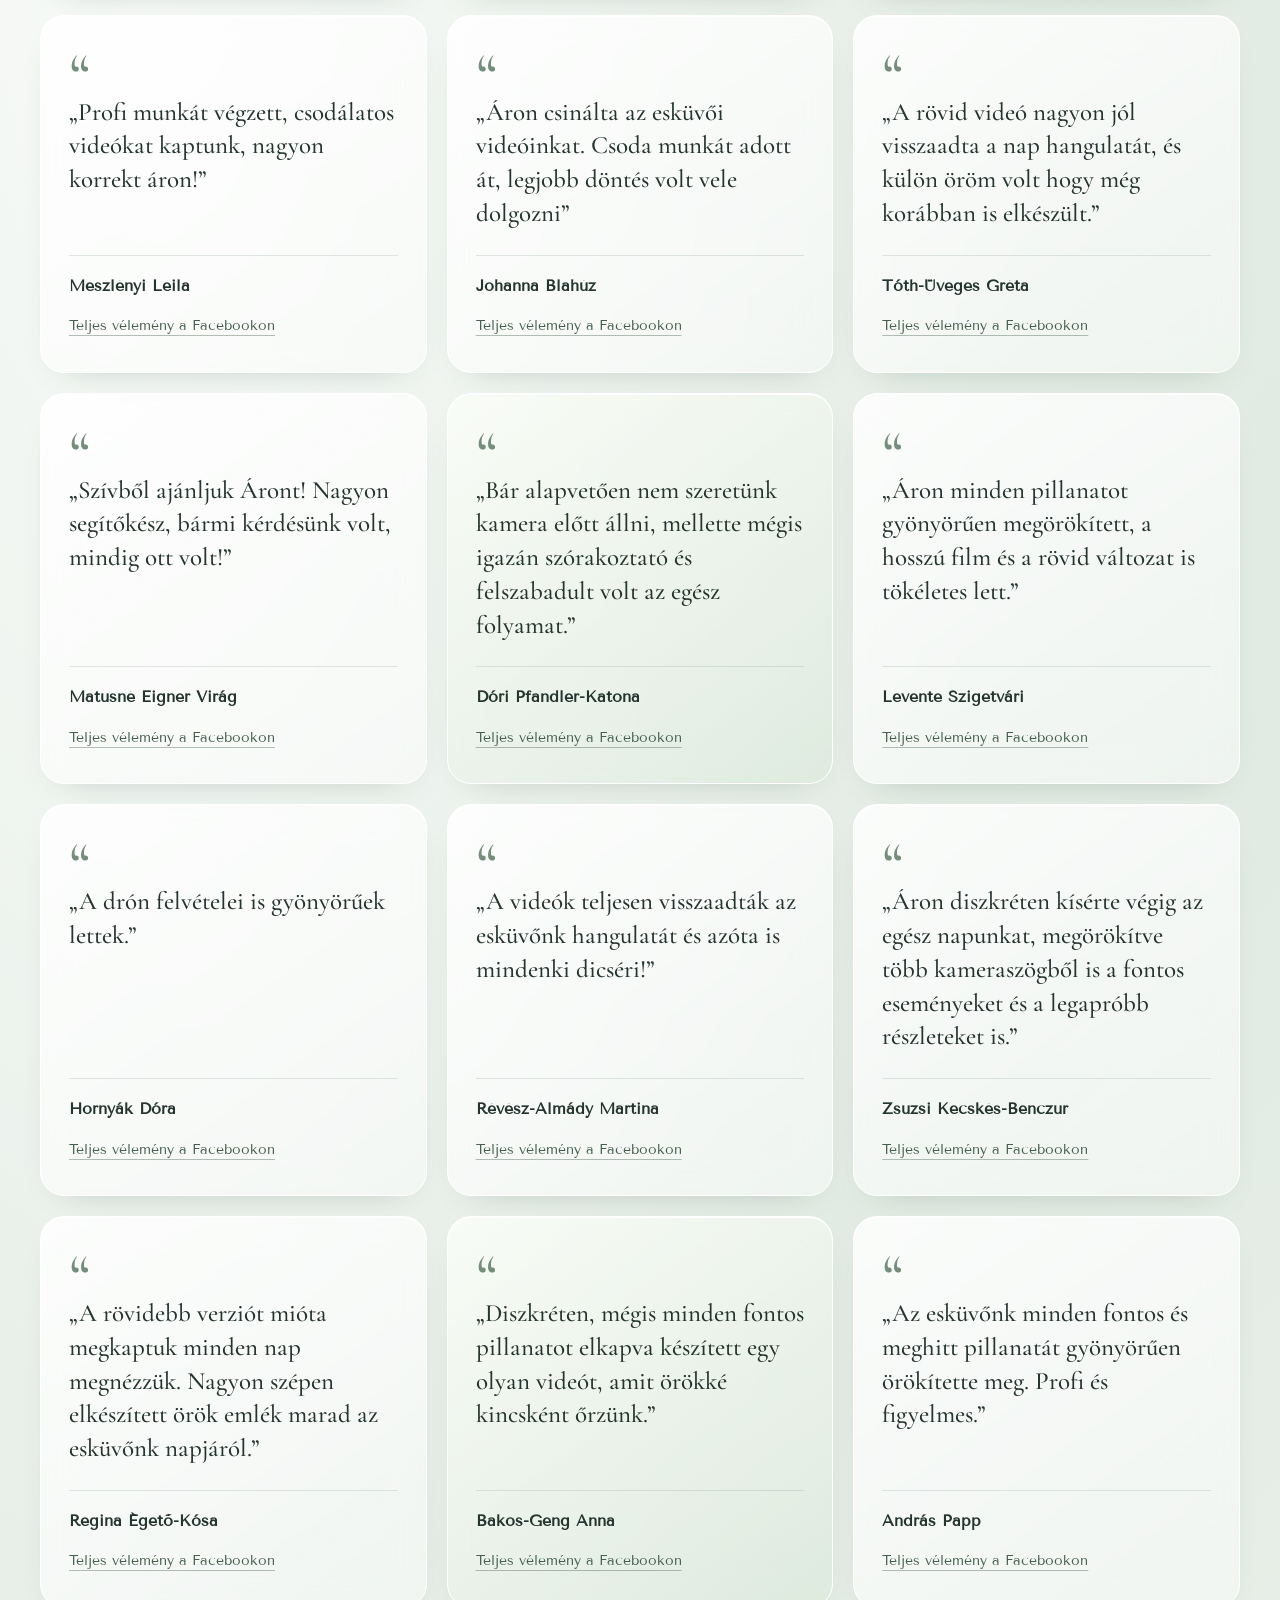
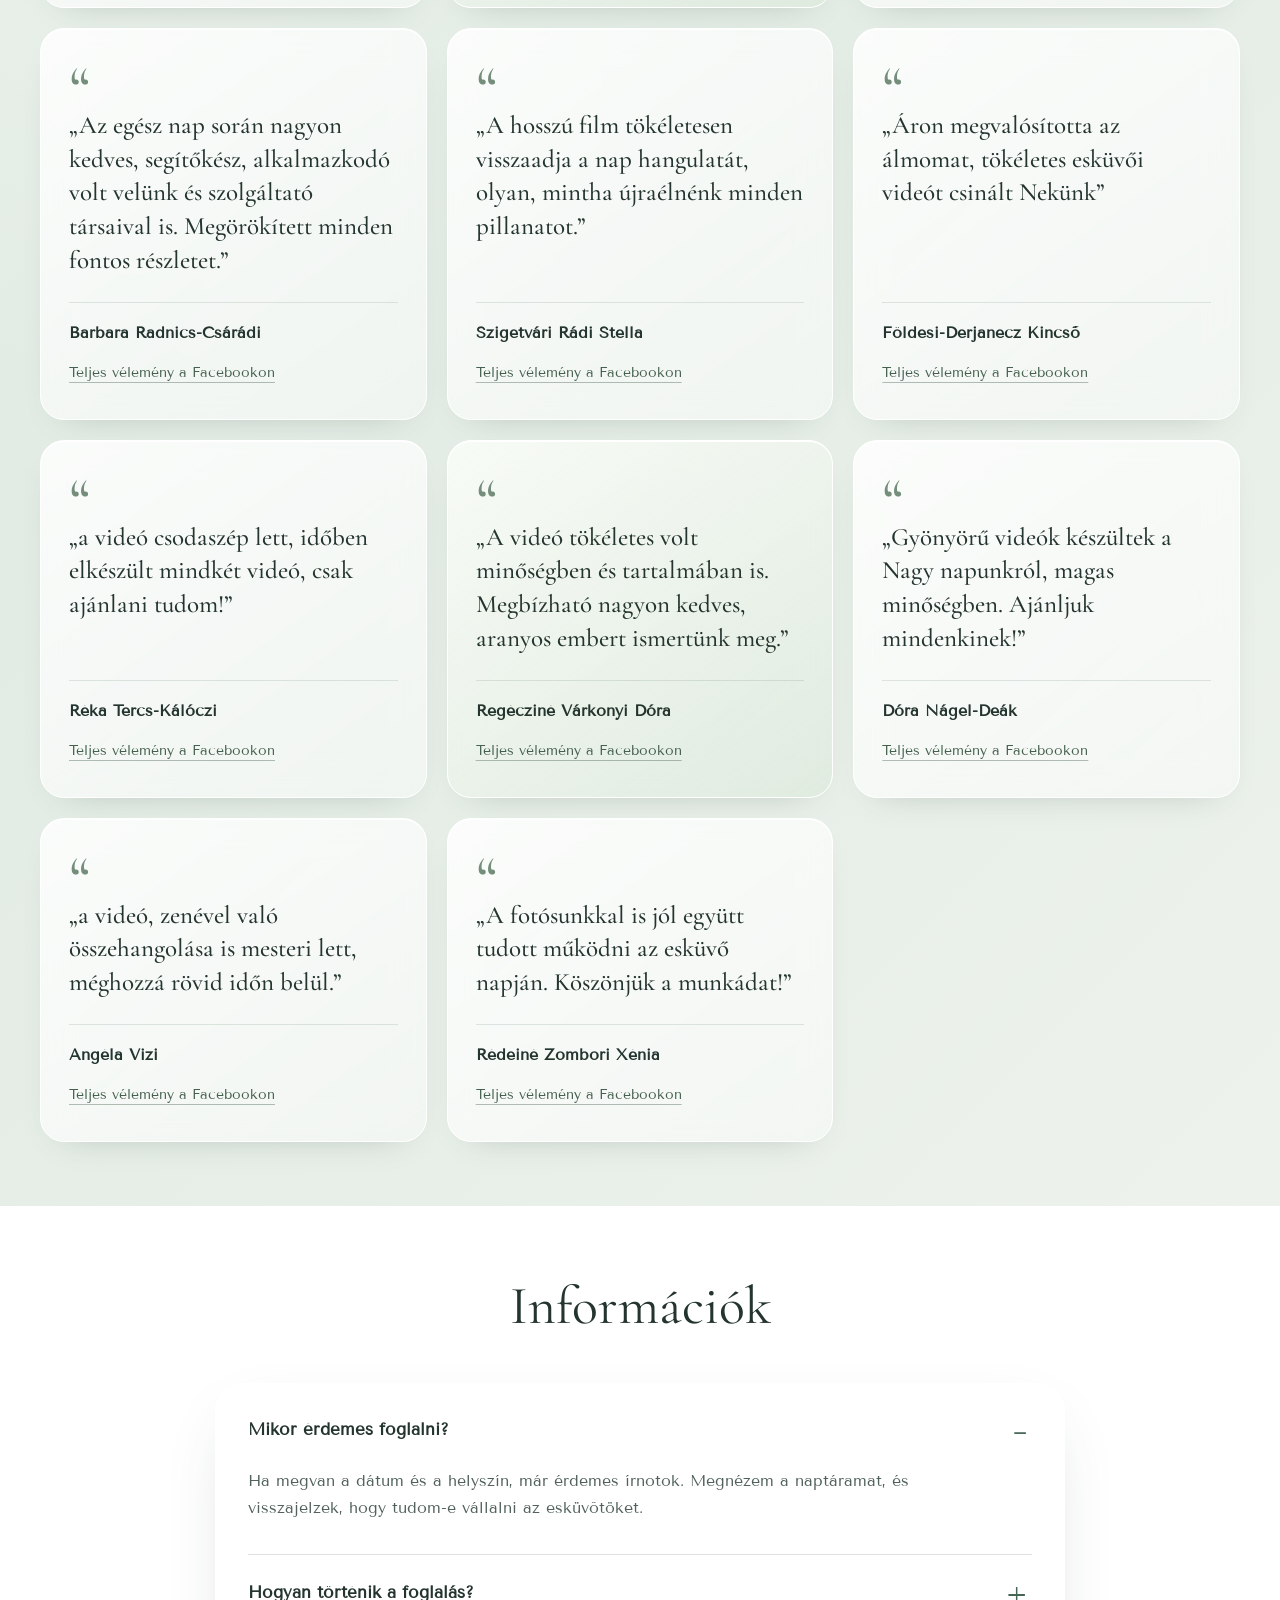
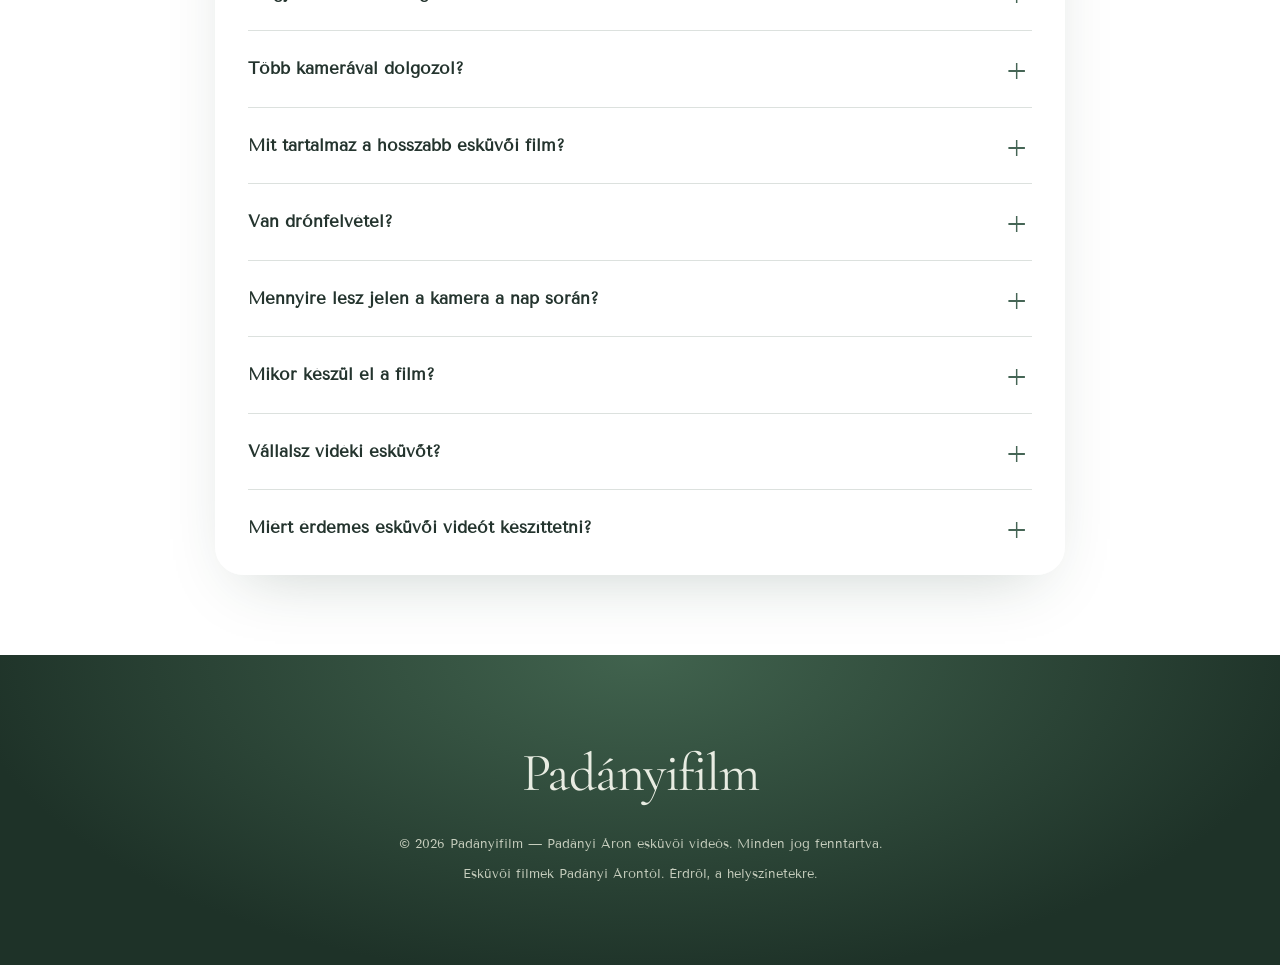
==== commit ee891fa1: "Vélemények" ====
--- a/index.html
+++ b/index.html
@@ -318,150 +318,198 @@
     </div>
   </section>
 
-  <!-- ===== VELEMENYEK (FB iframes via cookie consent) ===== -->
-  <section id="velemenyek" class="reviews-section">
+  <!-- ===== VÉLEMÉNYEK — ellenőrzött Facebook-idézetek ===== -->
+  <section id="velemenyek" class="reviews-section" aria-labelledby="reviews-title">
     <div class="section-title-wrap">
-      <h2 class="lux-title">Vélemények</h2>
-    </div>
-<details class="reviews-disclosure"><summary>Párok visszajelzései Facebookon</summary>
-
-    <p class="reviews-controls"><button class="review-consent" type="button">Facebook-vélemények betöltése</button><span>A betöltés engedélyezi a Facebook-beágyazásokat. A véleményeket külön linken is megnyithatjátok.</span></p><div class="reviews-grid">
-
-      <!-- Helper template:
-        Each card has data-fb-src for cookie-deferred iframe loading.
-        Until consent, a placeholder shows with a direct FB link.
-      -->
-
-      <div class="review-card" data-fb-src="https://www.facebook.com/plugins/post.php?show_text=false&href=https%3A%2F%2Fwww.facebook.com%2Fhitmanlevi%2Fposts%2Fpfbid02sseU14qwS2oo4H84SKLWXkzzqShibVxdDBogJtuMu2B8A8drAqP8qSRseyz29hH2l&width=500">
-        <div class="review-placeholder">
-          <svg class="review-placeholder-icon" viewBox="0 0 24 24"><path d="M22 12c0-5.52-4.48-10-10-10S2 6.48 2 12c0 4.84 3.44 8.87 8 9.8V15H8v-3h2V9.5C10 7.57 11.57 6 13.5 6H16v3h-2c-.55 0-1 .45-1 1v2h3v3h-3v6.95c5.05-.5 9-4.76 9-9.95z"/></svg>
-          <span>Facebook vélemény</span>
-          <a class="review-placeholder-link" href="https://www.facebook.com/hitmanlevi/posts/pfbid02sseU14qwS2oo4H84SKLWXkzzqShibVxdDBogJtuMu2B8A8drAqP8qSRseyz29hH2l" target="_blank" rel="noopener">Megnyitás Facebookon</a>
-        </div>
-      </div>
-
-      <div class="review-card" data-fb-src="https://www.facebook.com/plugins/post.php?show_text=false&href=https%3A%2F%2Fwww.facebook.com%2Fpermalink.php%3Fstory_fbid%3Dpfbid02kbfAqxYnDFiqptAXHX5jteMGy1nr67emyq4HvJvShEivBoBHiwgKfdcF8dp9iMALl%26id%3D100017724848145&width=500">
-        <div class="review-placeholder">
-          <svg class="review-placeholder-icon" viewBox="0 0 24 24"><path d="M22 12c0-5.52-4.48-10-10-10S2 6.48 2 12c0 4.84 3.44 8.87 8 9.8V15H8v-3h2V9.5C10 7.57 11.57 6 13.5 6H16v3h-2c-.55 0-1 .45-1 1v2h3v3h-3v6.95c5.05-.5 9-4.76 9-9.95z"/></svg>
-          <span>Facebook vélemény</span>
-          <a class="review-placeholder-link" href="https://www.facebook.com/permalink.php?story_fbid=pfbid02kbfAqxYnDFiqptAXHX5jteMGy1nr67emyq4HvJvShEivBoBHiwgKfdcF8dp9iMALl&id=100017724848145" target="_blank" rel="noopener">Megnyitás Facebookon</a>
-        </div>
-      </div>
-
-      <div class="review-card" data-fb-src="https://www.facebook.com/plugins/post.php?show_text=false&href=https%3A%2F%2Fwww.facebook.com%2Fmartina.almady%2Fposts%2Fpfbid0icohpsMtGS6zxre1t2H3Px8ZSA8pQxDet63bqTBNJ38gfyY5AhK9ZR6jUL6ckF9l&width=500">
-        <div class="review-placeholder">
-          <svg class="review-placeholder-icon" viewBox="0 0 24 24"><path d="M22 12c0-5.52-4.48-10-10-10S2 6.48 2 12c0 4.84 3.44 8.87 8 9.8V15H8v-3h2V9.5C10 7.57 11.57 6 13.5 6H16v3h-2c-.55 0-1 .45-1 1v2h3v3h-3v6.95c5.05-.5 9-4.76 9-9.95z"/></svg>
-          <span>Facebook vélemény</span>
-          <a class="review-placeholder-link" href="https://www.facebook.com/martina.almady/posts/pfbid0icohpsMtGS6zxre1t2H3Px8ZSA8pQxDet63bqTBNJ38gfyY5AhK9ZR6jUL6ckF9l" target="_blank" rel="noopener">Megnyitás Facebookon</a>
-        </div>
-      </div>
-
-      <div class="review-card" data-fb-src="https://www.facebook.com/plugins/post.php?show_text=false&href=https%3A%2F%2Fwww.facebook.com%2Fzsuzsii.b%2Fposts%2Fpfbid0xRpvUYSvb9X5GGkDHV54hWnUmKn6wRfUcjMBACBBfZPLCrz1mGDk6Xypmrk6gboFl&width=500">
-        <div class="review-placeholder">
-          <svg class="review-placeholder-icon" viewBox="0 0 24 24"><path d="M22 12c0-5.52-4.48-10-10-10S2 6.48 2 12c0 4.84 3.44 8.87 8 9.8V15H8v-3h2V9.5C10 7.57 11.57 6 13.5 6H16v3h-2c-.55 0-1 .45-1 1v2h3v3h-3v6.95c5.05-.5 9-4.76 9-9.95z"/></svg>
-          <span>Facebook vélemény</span>
-          <a class="review-placeholder-link" href="https://www.facebook.com/zsuzsii.b/posts/pfbid0xRpvUYSvb9X5GGkDHV54hWnUmKn6wRfUcjMBACBBfZPLCrz1mGDk6Xypmrk6gboFl" target="_blank" rel="noopener">Megnyitás Facebookon</a>
-        </div>
-      </div>
-
-      <div class="review-card" data-fb-src="https://www.facebook.com/plugins/post.php?show_text=false&href=https%3A%2F%2Fwww.facebook.com%2Fregina.kosa.7%2Fposts%2Fpfbid032Xo48w7g5P5HVfUxhVLJidpZrGYy6XXqsiiRBNF8ParYi4PbopCK2zmLrenGWHBYl&width=500">
-        <div class="review-placeholder">
-          <svg class="review-placeholder-icon" viewBox="0 0 24 24"><path d="M22 12c0-5.52-4.48-10-10-10S2 6.48 2 12c0 4.84 3.44 8.87 8 9.8V15H8v-3h2V9.5C10 7.57 11.57 6 13.5 6H16v3h-2c-.55 0-1 .45-1 1v2h3v3h-3v6.95c5.05-.5 9-4.76 9-9.95z"/></svg>
-          <span>Facebook vélemény</span>
-          <a class="review-placeholder-link" href="https://www.facebook.com/regina.kosa.7/posts/pfbid032Xo48w7g5P5HVfUxhVLJidpZrGYy6XXqsiiRBNF8ParYi4PbopCK2zmLrenGWHBYl" target="_blank" rel="noopener">Megnyitás Facebookon</a>
-        </div>
-      </div>
-
-      <div class="review-card" data-fb-src="https://www.facebook.com/plugins/post.php?show_text=false&href=https%3A%2F%2Fwww.facebook.com%2Fanna.e.geng%2Fposts%2Fpfbid026AF7hw2eKLqDLdwfixQuc9UhiCJuU4anjRk4RyHCTqVJyjVhLG8jKMXcgt8d1YdWl&width=500">
-        <div class="review-placeholder">
-          <svg class="review-placeholder-icon" viewBox="0 0 24 24"><path d="M22 12c0-5.52-4.48-10-10-10S2 6.48 2 12c0 4.84 3.44 8.87 8 9.8V15H8v-3h2V9.5C10 7.57 11.57 6 13.5 6H16v3h-2c-.55 0-1 .45-1 1v2h3v3h-3v6.95c5.05-.5 9-4.76 9-9.95z"/></svg>
-          <span>Facebook vélemény</span>
-          <a class="review-placeholder-link" href="https://www.facebook.com/anna.e.geng/posts/pfbid026AF7hw2eKLqDLdwfixQuc9UhiCJuU4anjRk4RyHCTqVJyjVhLG8jKMXcgt8d1YdWl" target="_blank" rel="noopener">Megnyitás Facebookon</a>
-        </div>
-      </div>
-
-      <div class="review-card" data-fb-src="https://www.facebook.com/plugins/post.php?show_text=false&href=https%3A%2F%2Fwww.facebook.com%2Fandras.papp.355%2Fposts%2Fpfbid02USrX9US2fDSsNKXb2ZtFXE7UModdKDxM52q6gQQMk5TJaaoRRAPfFU8kDhho57Yvl&width=500">
-        <div class="review-placeholder">
-          <svg class="review-placeholder-icon" viewBox="0 0 24 24"><path d="M22 12c0-5.52-4.48-10-10-10S2 6.48 2 12c0 4.84 3.44 8.87 8 9.8V15H8v-3h2V9.5C10 7.57 11.57 6 13.5 6H16v3h-2c-.55 0-1 .45-1 1v2h3v3h-3v6.95c5.05-.5 9-4.76 9-9.95z"/></svg>
-          <span>Facebook vélemény</span>
-          <a class="review-placeholder-link" href="https://www.facebook.com/andras.papp.355/posts/pfbid02USrX9US2fDSsNKXb2ZtFXE7UModdKDxM52q6gQQMk5TJaaoRRAPfFU8kDhho57Yvl" target="_blank" rel="noopener">Megnyitás Facebookon</a>
-        </div>
-      </div>
-
-      <div class="review-card" data-fb-src="https://www.facebook.com/plugins/post.php?show_text=false&href=https%3A%2F%2Fwww.facebook.com%2Fbarbaracsaradi%2Fposts%2Fpfbid0GRmVcJVr9ZZao5YPeaXdWfDR3ZsMoiS9cHuNNh6WtkpwRHt9TQpRvuc6Joqr7Wqul&width=500">
-        <div class="review-placeholder">
-          <svg class="review-placeholder-icon" viewBox="0 0 24 24"><path d="M22 12c0-5.52-4.48-10-10-10S2 6.48 2 12c0 4.84 3.44 8.87 8 9.8V15H8v-3h2V9.5C10 7.57 11.57 6 13.5 6H16v3h-2c-.55 0-1 .45-1 1v2h3v3h-3v6.95c5.05-.5 9-4.76 9-9.95z"/></svg>
-          <span>Facebook vélemény</span>
-          <a class="review-placeholder-link" href="https://www.facebook.com/barbaracsaradi/posts/pfbid0GRmVcJVr9ZZao5YPeaXdWfDR3ZsMoiS9cHuNNh6WtkpwRHt9TQpRvuc6Joqr7Wqul" target="_blank" rel="noopener">Megnyitás Facebookon</a>
-        </div>
-      </div>
-
-      <div class="review-card" data-fb-src="https://www.facebook.com/plugins/post.php?show_text=false&href=https%3A%2F%2Fwww.facebook.com%2Fstella.radi.5%2Fposts%2Fpfbid02UCSQcion7TBNkUkqz3uEma9F6i4oeL4pUc23ezSvGK5auiSnKfiDSGGpcLyA7ZwSl&width=500">
-        <div class="review-placeholder">
-          <svg class="review-placeholder-icon" viewBox="0 0 24 24"><path d="M22 12c0-5.52-4.48-10-10-10S2 6.48 2 12c0 4.84 3.44 8.87 8 9.8V15H8v-3h2V9.5C10 7.57 11.57 6 13.5 6H16v3h-2c-.55 0-1 .45-1 1v2h3v3h-3v6.95c5.05-.5 9-4.76 9-9.95z"/></svg>
-          <span>Facebook vélemény</span>
-          <a class="review-placeholder-link" href="https://www.facebook.com/stella.radi.5/posts/pfbid02UCSQcion7TBNkUkqz3uEma9F6i4oeL4pUc23ezSvGK5auiSnKfiDSGGpcLyA7ZwSl" target="_blank" rel="noopener">Megnyitás Facebookon</a>
-        </div>
-      </div>
-
-      <div class="review-card" data-fb-src="https://www.facebook.com/plugins/post.php?show_text=false&href=https%3A%2F%2Fwww.facebook.com%2Fgog.alexandra.10%2Fposts%2Fpfbid0SfLGRGdrnbAcG3oCsNWYT4rWLqtP92kGVTeNNGLPoFse1XMHiUQEzvavYadfjKn3l&width=500">
-        <div class="review-placeholder">
-          <svg class="review-placeholder-icon" viewBox="0 0 24 24"><path d="M22 12c0-5.52-4.48-10-10-10S2 6.48 2 12c0 4.84 3.44 8.87 8 9.8V15H8v-3h2V9.5C10 7.57 11.57 6 13.5 6H16v3h-2c-.55 0-1 .45-1 1v2h3v3h-3v6.95c5.05-.5 9-4.76 9-9.95z"/></svg>
-          <span>Facebook vélemény</span>
-          <a class="review-placeholder-link" href="https://www.facebook.com/gog.alexandra.10/posts/pfbid0SfLGRGdrnbAcG3oCsNWYT4rWLqtP92kGVTeNNGLPoFse1XMHiUQEzvavYadfjKn3l" target="_blank" rel="noopener">Megnyitás Facebookon</a>
-        </div>
-      </div>
-
-      <div class="review-card" data-fb-src="https://www.facebook.com/plugins/post.php?show_text=false&href=https%3A%2F%2Fwww.facebook.com%2Fkincso.derjanecz%2Fposts%2Fpfbid0fehtCS8UiPvbMGZbuG5roZ26JKHZ8t1iTCEt7oPfX3EdvKsSx46GJAFvMJKqGq4Kl&width=500">
-        <div class="review-placeholder">
-          <svg class="review-placeholder-icon" viewBox="0 0 24 24"><path d="M22 12c0-5.52-4.48-10-10-10S2 6.48 2 12c0 4.84 3.44 8.87 8 9.8V15H8v-3h2V9.5C10 7.57 11.57 6 13.5 6H16v3h-2c-.55 0-1 .45-1 1v2h3v3h-3v6.95c5.05-.5 9-4.76 9-9.95z"/></svg>
-          <span>Facebook vélemény</span>
-          <a class="review-placeholder-link" href="https://www.facebook.com/kincso.derjanecz/posts/pfbid0fehtCS8UiPvbMGZbuG5roZ26JKHZ8t1iTCEt7oPfX3EdvKsSx46GJAFvMJKqGq4Kl" target="_blank" rel="noopener">Megnyitás Facebookon</a>
-        </div>
-      </div>
-
-      <div class="review-card" data-fb-src="https://www.facebook.com/plugins/post.php?show_text=false&href=https%3A%2F%2Fwww.facebook.com%2Freka.kaloczi%2Fposts%2Fpfbid0ox3VFJx5PHdbRbFjxmmd45WVHFfaCAfnv4gtL3g2YruyT2dTHpTrxfvsLJ3DWKq9l&width=500">
-        <div class="review-placeholder">
-          <svg class="review-placeholder-icon" viewBox="0 0 24 24"><path d="M22 12c0-5.52-4.48-10-10-10S2 6.48 2 12c0 4.84 3.44 8.87 8 9.8V15H8v-3h2V9.5C10 7.57 11.57 6 13.5 6H16v3h-2c-.55 0-1 .45-1 1v2h3v3h-3v6.95c5.05-.5 9-4.76 9-9.95z"/></svg>
-          <span>Facebook vélemény</span>
-          <a class="review-placeholder-link" href="https://www.facebook.com/reka.kaloczi/posts/pfbid0ox3VFJx5PHdbRbFjxmmd45WVHFfaCAfnv4gtL3g2YruyT2dTHpTrxfvsLJ3DWKq9l" target="_blank" rel="noopener">Megnyitás Facebookon</a>
-        </div>
-      </div>
-
-      <div class="review-card" data-fb-src="https://www.facebook.com/plugins/post.php?show_text=false&href=https%3A%2F%2Fwww.facebook.com%2Fdori.varkonyi.7%2Fposts%2Fpfbid02ARV53gYVhy833cZzR6arYxAQbm7pfXb8LVuB1afsYbKnGLXUhqhzuf2womZcmrwwl&width=500">
-        <div class="review-placeholder">
-          <svg class="review-placeholder-icon" viewBox="0 0 24 24"><path d="M22 12c0-5.52-4.48-10-10-10S2 6.48 2 12c0 4.84 3.44 8.87 8 9.8V15H8v-3h2V9.5C10 7.57 11.57 6 13.5 6H16v3h-2c-.55 0-1 .45-1 1v2h3v3h-3v6.95c5.05-.5 9-4.76 9-9.95z"/></svg>
-          <span>Facebook vélemény</span>
-          <a class="review-placeholder-link" href="https://www.facebook.com/dori.varkonyi.7/posts/pfbid02ARV53gYVhy833cZzR6arYxAQbm7pfXb8LVuB1afsYbKnGLXUhqhzuf2womZcmrwwl" target="_blank" rel="noopener">Megnyitás Facebookon</a>
-        </div>
-      </div>
-
-      <div class="review-card" data-fb-src="https://www.facebook.com/plugins/post.php?show_text=false&href=https%3A%2F%2Fwww.facebook.com%2Fpermalink.php%3Fstory_fbid%3Dpfbid02aEtDaTprViuMudgiyd3Xj75NK3eVTcRaFaEE2jGTpNcD5u3WZ4KCXSEFn14CV4Ffl%26id%3D100011555261449&width=500">
-        <div class="review-placeholder">
-          <svg class="review-placeholder-icon" viewBox="0 0 24 24"><path d="M22 12c0-5.52-4.48-10-10-10S2 6.48 2 12c0 4.84 3.44 8.87 8 9.8V15H8v-3h2V9.5C10 7.57 11.57 6 13.5 6H16v3h-2c-.55 0-1 .45-1 1v2h3v3h-3v6.95c5.05-.5 9-4.76 9-9.95z"/></svg>
-          <span>Facebook vélemény</span>
-          <a class="review-placeholder-link" href="https://www.facebook.com/permalink.php?story_fbid=pfbid02aEtDaTprViuMudgiyd3Xj75NK3eVTcRaFaEE2jGTpNcD5u3WZ4KCXSEFn14CV4Ffl&id=100011555261449" target="_blank" rel="noopener">Megnyitás Facebookon</a>
-        </div>
-      </div>
-
-      <div class="review-card" data-fb-src="https://www.facebook.com/plugins/post.php?show_text=false&href=https%3A%2F%2Fwww.facebook.com%2Fpermalink.php%3Fstory_fbid%3Dpfbid02LtCxsz9WP8u3pKxcgLFBWofKrYDRxyBD7nid6Y3LHam2hu5xnD4oNtgvoUagoJqYl%26id%3D100004849247998&width=500">
-        <div class="review-placeholder">
-          <svg class="review-placeholder-icon" viewBox="0 0 24 24"><path d="M22 12c0-5.52-4.48-10-10-10S2 6.48 2 12c0 4.84 3.44 8.87 8 9.8V15H8v-3h2V9.5C10 7.57 11.57 6 13.5 6H16v3h-2c-.55 0-1 .45-1 1v2h3v3h-3v6.95c5.05-.5 9-4.76 9-9.95z"/></svg>
-          <span>Facebook vélemény</span>
-          <a class="review-placeholder-link" href="https://www.facebook.com/permalink.php?story_fbid=pfbid02LtCxsz9WP8u3pKxcgLFBWofKrYDRxyBD7nid6Y3LHam2hu5xnD4oNtgvoUagoJqYl&id=100004849247998" target="_blank" rel="noopener">Megnyitás Facebookon</a>
-        </div>
-      </div>
-
-      <div class="review-card" data-fb-src="https://www.facebook.com/plugins/post.php?show_text=false&href=https%3A%2F%2Fwww.facebook.com%2Fxenia.zombori%2Fposts%2Fpfbid02hyG33brfpr3PjvFCpHX756cyLhdA5kQxspBv3RMn3mLgdWzkGe5N3JmqX4KSBp3Nl&width=500">
-        <div class="review-placeholder">
-          <svg class="review-placeholder-icon" viewBox="0 0 24 24"><path d="M22 12c0-5.52-4.48-10-10-10S2 6.48 2 12c0 4.84 3.44 8.87 8 9.8V15H8v-3h2V9.5C10 7.57 11.57 6 13.5 6H16v3h-2c-.55 0-1 .45-1 1v2h3v3h-3v6.95c5.05-.5 9-4.76 9-9.95z"/></svg>
-          <span>Facebook vélemény</span>
-          <a class="review-placeholder-link" href="https://www.facebook.com/xenia.zombori/posts/pfbid02hyG33brfpr3PjvFCpHX756cyLhdA5kQxspBv3RMn3mLgdWzkGe5N3JmqX4KSBp3Nl" target="_blank" rel="noopener">Megnyitás Facebookon</a>
-        </div>
-      </div>
-
-    </div>
-</details>
+      <h2 class="lux-title" id="reviews-title">Vélemények</h2>
+      <p class="reviews-intro">Részletek a párok Facebook-véleményeiből.</p>
+    </div>
+    <div class="reviews-grid">
+      <figure class="review-quote-card">
+        <span class="review-quote-mark" aria-hidden="true">“</span>
+        <blockquote><p>„Szívből ajánljuk Áront, aki végig profin dolgozott, gyönyörű lett a rövid és hosszú videó is.”</p></blockquote>
+        <figcaption>
+          <span class="review-author">Alexandra Szilágyi-Góg</span>
+          <a class="review-source" href="https://www.facebook.com/gog.alexandra.10/posts/pfbid02WKqeEd929DPSnJLa5Ww2D1ddu4HPzCTJAJzX2qA7MSuRU4J5XBxSLKwMcKpJKZVnl" target="_blank" rel="noopener noreferrer" aria-label="Alexandra Szilágyi-Góg teljes véleménye a Facebookon (új lap)">Teljes vélemény a Facebookon</a>
+        </figcaption>
+      </figure>
+      <figure class="review-quote-card">
+        <span class="review-quote-mark" aria-hidden="true">“</span>
+        <blockquote><p>„Fantasztikus videót készített nekünk, amit mindig öröm vissza nézni!”</p></blockquote>
+        <figcaption>
+          <span class="review-author">Luca Furák</span>
+          <a class="review-source" href="https://www.facebook.com/luca.zsiros/posts/pfbid036rKHLjxaj9oFZ8MNZt2HafSzTuLJZ5pGD1uZS7EvKw2ijPqpc5MqY2P5KTMzJXbRl" target="_blank" rel="noopener noreferrer" aria-label="Luca Furák teljes véleménye a Facebookon (új lap)">Teljes vélemény a Facebookon</a>
+        </figcaption>
+      </figure>
+      <figure class="review-quote-card">
+        <span class="review-quote-mark" aria-hidden="true">“</span>
+        <blockquote><p>„Szívből ajánlom Áront. Igazán könnyen ment a közös munka szuper videókat készített!”</p></blockquote>
+        <figcaption>
+          <span class="review-author">Kovács-Csanaki Veronika</span>
+          <a class="review-source" href="https://www.facebook.com/veronika.csanaki/posts/pfbid0hxKduXHHBg5tAfaC28XCxDt1T8gemAYu6NYjVuayLx7yNxerdrE1oqwbdSkZgXGyl" target="_blank" rel="noopener noreferrer" aria-label="Kovács-Csanaki Veronika teljes véleménye a Facebookon (új lap)">Teljes vélemény a Facebookon</a>
+        </figcaption>
+      </figure>
+      <figure class="review-quote-card">
+        <span class="review-quote-mark" aria-hidden="true">“</span>
+        <blockquote><p>„Profi munkát végzett, csodálatos videókat kaptunk, nagyon korrekt áron!”</p></blockquote>
+        <figcaption>
+          <span class="review-author">Meszlényi Leila</span>
+          <a class="review-source" href="https://www.facebook.com/Leila.0111111111111111111111/posts/pfbid0XDc79unMcx33HqZXq6ciFLizufZzU5sj97ZSPKT7YCGnvQLaLksDsUWjrNbvHXwBl" target="_blank" rel="noopener noreferrer" aria-label="Meszlényi Leila teljes véleménye a Facebookon (új lap)">Teljes vélemény a Facebookon</a>
+        </figcaption>
+      </figure>
+      <figure class="review-quote-card">
+        <span class="review-quote-mark" aria-hidden="true">“</span>
+        <blockquote><p>„Áron csinálta az esküvői videóinkat. Csoda munkát adott át, legjobb döntés volt vele dolgozni”</p></blockquote>
+        <figcaption>
+          <span class="review-author">Johanna Blahúz</span>
+          <a class="review-source" href="https://www.facebook.com/johanna.blahuz/posts/pfbid02Snk1tn7Aprwp3rrJGhbbSLjp6swZyhpSCs56j23iQY9fQPwmV4YL36MSoabBvWbml" target="_blank" rel="noopener noreferrer" aria-label="Johanna Blahúz teljes véleménye a Facebookon (új lap)">Teljes vélemény a Facebookon</a>
+        </figcaption>
+      </figure>
+      <figure class="review-quote-card">
+        <span class="review-quote-mark" aria-hidden="true">“</span>
+        <blockquote><p>„A rövid videó nagyon jól visszaadta a nap hangulatát, és külön öröm volt hogy még korábban is elkészült.”</p></blockquote>
+        <figcaption>
+          <span class="review-author">Tóth-Üveges Gréta</span>
+          <a class="review-source" href="https://www.facebook.com/greta.uveges.1/posts/pfbid0255srJdH3WSfWHWYCYVBC8mn5rqNcFyFcMWwj84LNHHFHWswzV7PPNct8Fyt2jU3wl" target="_blank" rel="noopener noreferrer" aria-label="Tóth-Üveges Gréta teljes véleménye a Facebookon (új lap)">Teljes vélemény a Facebookon</a>
+        </figcaption>
+      </figure>
+      <figure class="review-quote-card">
+        <span class="review-quote-mark" aria-hidden="true">“</span>
+        <blockquote><p>„Szívből ajánljuk Áront! Nagyon segítőkész, bármi kérdésünk volt, mindig ott volt!”</p></blockquote>
+        <figcaption>
+          <span class="review-author">Matusné Eigner Virág</span>
+          <a class="review-source" href="https://www.facebook.com/virag.eigner/posts/pfbid0DuJuSwbnVq59yfAfiUWvWvXweWCyGi87XtpnZJgwiTVSLjESmPzUVCQtDC5TV67nl" target="_blank" rel="noopener noreferrer" aria-label="Matusné Eigner Virág teljes véleménye a Facebookon (új lap)">Teljes vélemény a Facebookon</a>
+        </figcaption>
+      </figure>
+      <figure class="review-quote-card">
+        <span class="review-quote-mark" aria-hidden="true">“</span>
+        <blockquote><p>„Bár alapvetően nem szeretünk kamera előtt állni, mellette mégis igazán szórakoztató és felszabadult volt az egész folyamat.”</p></blockquote>
+        <figcaption>
+          <span class="review-author">Dóri Pfandler-Katona</span>
+          <a class="review-source" href="https://www.facebook.com/katona.ddori/posts/pfbid0vjCkrRQMF5nsVs1qVUxFsdmJZqB67bptGVH9joNTfW5Eno2JxAWAcJ7y4WMYgjAel" target="_blank" rel="noopener noreferrer" aria-label="Dóri Pfandler-Katona teljes véleménye a Facebookon (új lap)">Teljes vélemény a Facebookon</a>
+        </figcaption>
+      </figure>
+      <figure class="review-quote-card">
+        <span class="review-quote-mark" aria-hidden="true">“</span>
+        <blockquote><p>„Áron minden pillanatot gyönyörűen megörökített, a hosszú film és a rövid változat is tökéletes lett.”</p></blockquote>
+        <figcaption>
+          <span class="review-author">Levente Szigetvári</span>
+          <a class="review-source" href="https://www.facebook.com/hitmanlevi/posts/pfbid02sseU14qwS2oo4H84SKLWXkzzqShibVxdDBogJtuMu2B8A8drAqP8qSRseyz29hH2l" target="_blank" rel="noopener noreferrer" aria-label="Levente Szigetvári teljes véleménye a Facebookon (új lap)">Teljes vélemény a Facebookon</a>
+        </figcaption>
+      </figure>
+      <figure class="review-quote-card">
+        <span class="review-quote-mark" aria-hidden="true">“</span>
+        <blockquote><p>„A drón felvételei is gyönyörűek lettek.”</p></blockquote>
+        <figcaption>
+          <span class="review-author">Hornyák Dóra</span>
+          <a class="review-source" href="https://www.facebook.com/permalink.php?story_fbid=pfbid02kbfAqxYnDFiqptAXHX5jteMGy1nr67emyq4HvJvShEivBoBHiwgKfdcF8dp9iMALl&amp;id=100017724848145" target="_blank" rel="noopener noreferrer" aria-label="Hornyák Dóra teljes véleménye a Facebookon (új lap)">Teljes vélemény a Facebookon</a>
+        </figcaption>
+      </figure>
+      <figure class="review-quote-card">
+        <span class="review-quote-mark" aria-hidden="true">“</span>
+        <blockquote><p>„A videók teljesen visszaadták az esküvőnk hangulatát és azóta is mindenki dicséri!”</p></blockquote>
+        <figcaption>
+          <span class="review-author">Révész-Almády Martina</span>
+          <a class="review-source" href="https://www.facebook.com/martina.almady/posts/pfbid0icohpsMtGS6zxre1t2H3Px8ZSA8pQxDet63bqTBNJ38gfyY5AhK9ZR6jUL6ckF9l" target="_blank" rel="noopener noreferrer" aria-label="Révész-Almády Martina teljes véleménye a Facebookon (új lap)">Teljes vélemény a Facebookon</a>
+        </figcaption>
+      </figure>
+      <figure class="review-quote-card">
+        <span class="review-quote-mark" aria-hidden="true">“</span>
+        <blockquote><p>„Áron diszkréten kísérte végig az egész napunkat, megörökítve több kameraszögből is a fontos eseményeket és a legapróbb részleteket is.”</p></blockquote>
+        <figcaption>
+          <span class="review-author">Zsuzsi Kecskés-Benczur</span>
+          <a class="review-source" href="https://www.facebook.com/zsuzsii.b/posts/pfbid0xRpvUYSvb9X5GGkDHV54hWnUmKn6wRfUcjMBACBBfZPLCrz1mGDk6Xypmrk6gboFl" target="_blank" rel="noopener noreferrer" aria-label="Zsuzsi Kecskés-Benczur teljes véleménye a Facebookon (új lap)">Teljes vélemény a Facebookon</a>
+        </figcaption>
+      </figure>
+      <figure class="review-quote-card">
+        <span class="review-quote-mark" aria-hidden="true">“</span>
+        <blockquote><p>„A rövidebb verziót mióta megkaptuk minden nap megnézzük. Nagyon szépen elkészített örök emlék marad az esküvőnk napjáról.”</p></blockquote>
+        <figcaption>
+          <span class="review-author">Regina Égető-Kósa</span>
+          <a class="review-source" href="https://www.facebook.com/regina.kosa.7/posts/pfbid032Xo48w7g5P5HVfUxhVLJidpZrGYy6XXqsiiRBNF8ParYi4PbopCK2zmLrenGWHBYl" target="_blank" rel="noopener noreferrer" aria-label="Regina Égető-Kósa teljes véleménye a Facebookon (új lap)">Teljes vélemény a Facebookon</a>
+        </figcaption>
+      </figure>
+      <figure class="review-quote-card">
+        <span class="review-quote-mark" aria-hidden="true">“</span>
+        <blockquote><p>„Diszkréten, mégis minden fontos pillanatot elkapva készített egy olyan videót, amit örökké kincsként őrzünk.”</p></blockquote>
+        <figcaption>
+          <span class="review-author">Bakos-Geng Anna</span>
+          <a class="review-source" href="https://www.facebook.com/anna.e.geng/posts/pfbid026AF7hw2eKLqDLdwfixQuc9UhiCJuU4anjRk4RyHCTqVJyjVhLG8jKMXcgt8d1YdWl" target="_blank" rel="noopener noreferrer" aria-label="Bakos-Geng Anna teljes véleménye a Facebookon (új lap)">Teljes vélemény a Facebookon</a>
+        </figcaption>
+      </figure>
+      <figure class="review-quote-card">
+        <span class="review-quote-mark" aria-hidden="true">“</span>
+        <blockquote><p>„Az esküvőnk minden fontos és meghitt pillanatát gyönyörűen örökítette meg. Profi és figyelmes.”</p></blockquote>
+        <figcaption>
+          <span class="review-author">András Papp</span>
+          <a class="review-source" href="https://www.facebook.com/andras.papp.355/posts/pfbid02USrX9US2fDSsNKXb2ZtFXE7UModdKDxM52q6gQQMk5TJaaoRRAPfFU8kDhho57Yvl" target="_blank" rel="noopener noreferrer" aria-label="András Papp teljes véleménye a Facebookon (új lap)">Teljes vélemény a Facebookon</a>
+        </figcaption>
+      </figure>
+      <figure class="review-quote-card">
+        <span class="review-quote-mark" aria-hidden="true">“</span>
+        <blockquote><p>„Az egész nap során nagyon kedves, segítőkész, alkalmazkodó volt velünk és szolgáltató társaival is. Megörökített minden fontos részletet.”</p></blockquote>
+        <figcaption>
+          <span class="review-author">Barbara Radnics-Csárádi</span>
+          <a class="review-source" href="https://www.facebook.com/barbaracsaradi/posts/pfbid0GRmVcJVr9ZZao5YPeaXdWfDR3ZsMoiS9cHuNNh6WtkpwRHt9TQpRvuc6Joqr7Wqul" target="_blank" rel="noopener noreferrer" aria-label="Barbara Radnics-Csárádi teljes véleménye a Facebookon (új lap)">Teljes vélemény a Facebookon</a>
+        </figcaption>
+      </figure>
+      <figure class="review-quote-card">
+        <span class="review-quote-mark" aria-hidden="true">“</span>
+        <blockquote><p>„A hosszú film tökéletesen visszaadja a nap hangulatát, olyan, mintha újraélnénk minden pillanatot.”</p></blockquote>
+        <figcaption>
+          <span class="review-author">Szigetvári Rádi Stella</span>
+          <a class="review-source" href="https://www.facebook.com/stella.radi.5/posts/pfbid02UCSQcion7TBNkUkqz3uEma9F6i4oeL4pUc23ezSvGK5auiSnKfiDSGGpcLyA7ZwSl" target="_blank" rel="noopener noreferrer" aria-label="Szigetvári Rádi Stella teljes véleménye a Facebookon (új lap)">Teljes vélemény a Facebookon</a>
+        </figcaption>
+      </figure>
+      <figure class="review-quote-card">
+        <span class="review-quote-mark" aria-hidden="true">“</span>
+        <blockquote><p>„Áron megvalósította az álmomat, tökéletes esküvői videót csinált Nekünk”</p></blockquote>
+        <figcaption>
+          <span class="review-author">Földesi-Derjanecz Kincső</span>
+          <a class="review-source" href="https://www.facebook.com/kincso.derjanecz/posts/pfbid0fehtCS8UiPvbMGZbuG5roZ26JKHZ8t1iTCEt7oPfX3EdvKsSx46GJAFvMJKqGq4Kl" target="_blank" rel="noopener noreferrer" aria-label="Földesi-Derjanecz Kincső teljes véleménye a Facebookon (új lap)">Teljes vélemény a Facebookon</a>
+        </figcaption>
+      </figure>
+      <figure class="review-quote-card">
+        <span class="review-quote-mark" aria-hidden="true">“</span>
+        <blockquote><p>„a videó csodaszép lett, időben elkészült mindkét videó, csak ajánlani tudom!”</p></blockquote>
+        <figcaption>
+          <span class="review-author">Réka Tercs-Kálóczi</span>
+          <a class="review-source" href="https://www.facebook.com/reka.kaloczi/posts/pfbid0ox3VFJx5PHdbRbFjxmmd45WVHFfaCAfnv4gtL3g2YruyT2dTHpTrxfvsLJ3DWKq9l" target="_blank" rel="noopener noreferrer" aria-label="Réka Tercs-Kálóczi teljes véleménye a Facebookon (új lap)">Teljes vélemény a Facebookon</a>
+        </figcaption>
+      </figure>
+      <figure class="review-quote-card">
+        <span class="review-quote-mark" aria-hidden="true">“</span>
+        <blockquote><p>„A videó tökéletes volt minőségben és tartalmában is. Megbízható nagyon kedves, aranyos embert ismertünk meg.”</p></blockquote>
+        <figcaption>
+          <span class="review-author">Regécziné Várkonyi Dóra</span>
+          <a class="review-source" href="https://www.facebook.com/dori.varkonyi.7/posts/pfbid02ARV53gYVhy833cZzR6arYxAQbm7pfXb8LVuB1afsYbKnGLXUhqhzuf2womZcmrwwl" target="_blank" rel="noopener noreferrer" aria-label="Regécziné Várkonyi Dóra teljes véleménye a Facebookon (új lap)">Teljes vélemény a Facebookon</a>
+        </figcaption>
+      </figure>
+      <figure class="review-quote-card">
+        <span class="review-quote-mark" aria-hidden="true">“</span>
+        <blockquote><p>„Gyönyörű videók készültek a Nagy napunkról, magas minőségben. Ajánljuk mindenkinek!”</p></blockquote>
+        <figcaption>
+          <span class="review-author">Dóra Nágel-Deák</span>
+          <a class="review-source" href="https://www.facebook.com/permalink.php?story_fbid=pfbid02aEtDaTprViuMudgiyd3Xj75NK3eVTcRaFaEE2jGTpNcD5u3WZ4KCXSEFn14CV4Ffl&amp;id=100011555261449" target="_blank" rel="noopener noreferrer" aria-label="Dóra Nágel-Deák teljes véleménye a Facebookon (új lap)">Teljes vélemény a Facebookon</a>
+        </figcaption>
+      </figure>
+      <figure class="review-quote-card">
+        <span class="review-quote-mark" aria-hidden="true">“</span>
+        <blockquote><p>„a videó, zenével való összehangolása is mesteri lett, méghozzá rövid időn belül.”</p></blockquote>
+        <figcaption>
+          <span class="review-author">Angéla Vizi</span>
+          <a class="review-source" href="https://www.facebook.com/permalink.php?story_fbid=pfbid02LtCxsz9WP8u3pKxcgLFBWofKrYDRxyBD7nid6Y3LHam2hu5xnD4oNtgvoUagoJqYl&amp;id=100004849247998" target="_blank" rel="noopener noreferrer" aria-label="Angéla Vizi teljes véleménye a Facebookon (új lap)">Teljes vélemény a Facebookon</a>
+        </figcaption>
+      </figure>
+      <figure class="review-quote-card">
+        <span class="review-quote-mark" aria-hidden="true">“</span>
+        <blockquote><p>„A fotósunkkal is jól együtt tudott működni az esküvő napján. Köszönjük a munkádat!”</p></blockquote>
+        <figcaption>
+          <span class="review-author">Rédeiné Zombori Xénia</span>
+          <a class="review-source" href="https://www.facebook.com/xenia.zombori/posts/pfbid02hyG33brfpr3PjvFCpHX756cyLhdA5kQxspBv3RMn3mLgdWzkGe5N3JmqX4KSBp3Nl" target="_blank" rel="noopener noreferrer" aria-label="Rédeiné Zombori Xénia teljes véleménye a Facebookon (új lap)">Teljes vélemény a Facebookon</a>
+        </figcaption>
+      </figure>
+    </div>
   </section>
 
   <!-- ===== INFORMACIOK ===== -->
@@ -527,18 +575,6 @@
       <p class="footer-meta">Esküvői filmek Padányi Árontól. Érdről, a helyszínetekre.</p>
     </div>
   </footer>
-
-  <!-- ===== COOKIE BANNER ===== -->
-  <div id="cookieBanner" class="cookie-banner" role="dialog" aria-label="Cookie hozzájárulás">
-    <p class="cookie-banner-text">
-      Az oldal Facebook beágyazásokat használ a vélemények megjelenítéséhez,
-      melyek harmadik féltől származó sütiket tárolhatnak. Engedélyezed?
-    </p>
-    <div class="cookie-banner-buttons">
-      <button id="cookieDecline" class="cookie-btn cookie-btn-decline" type="button">Elutasítom</button>
-      <button id="cookieAccept" class="cookie-btn cookie-btn-accept" type="button">Elfogadom</button>
-    </div>
-  </div>
 
   <!-- ===== Leaflet JS + saját scriptek ===== -->
   <script src="https://unpkg.com/leaflet/dist/leaflet.js"></script>
--- a/brand.css
+++ b/brand.css
@@ -1,4 +1,4 @@
-/* padanyifilm — first local brand direction, shared by HU and EN. */
+/* Padányifilm — shared by HU and EN. */
 :root { --ink:#242925; --muted:#62675f; --paper:#fcfcf9; --line:#d9ddd3; --accent:#59634c; --serif:'Cormorant Garamond',Georgia,serif; --sans:'Tenor Sans',Arial,sans-serif; }
 * {box-sizing:border-box} html {scroll-behavior:smooth;scroll-padding-top:100px} body {margin:0;background:var(--paper);color:var(--ink);font-family:var(--sans);font-size:16px;line-height:1.7;-webkit-font-smoothing:antialiased} img {display:block;max-width:100%} a {color:inherit} button,input,textarea,select {font:inherit} button,a {touch-action:manipulation} button {cursor:pointer} :focus-visible {outline:2px solid var(--accent);outline-offset:5px} .skip-link {position:fixed;left:16px;top:-100px;z-index:10000;background:white;padding:12px}.skip-link:focus {top:10px}
 .hero {padding:30px max(24px,calc((100vw - 1280px)/2)) 76px;position:relative}.brand-wordmark {display:inline-block;text-decoration:none;font-family:var(--serif);font-size:40px;line-height:1;letter-spacing:-1.6px}.brand-wordmark>span {font-style:italic}.brand-wordmark small {display:block;font-family:var(--sans);font-size:11px;line-height:1.6;letter-spacing:2px;margin-top:12px}.lang-switch {position:absolute;top:40px;right:max(24px,calc((100vw - 1280px)/2));display:flex;gap:18px;font-size:14px}.lang-switch a {text-decoration:none;color:var(--muted)}.lang-current {border-bottom:1px solid var(--ink)}
@@ -81,3 +81,19 @@
 .about-body{grid-area:body;color:var(--muted)}.about-body p{margin:0 0 18px}.about-body p:last-child{margin-bottom:0}
 @media(max-width:1000px){.about-portrait-layout{column-gap:32px}.about-intro .about-heading{font-size:40px}}
 @media(max-width:760px){.about-portrait-layout{grid-template-columns:1fr;grid-template-areas:'intro' 'portrait' 'body';gap:24px}.about-intro .about-heading{font-size:36px;margin-bottom:18px}.about-intro>p:last-child{margin-bottom:0}.about-portrait{width:100%;max-width:360px;justify-self:center;padding:6px;border-radius:24px}.about-portrait img{border-radius:18px;aspect-ratio:1/1;object-position:50% 40%}.about-body{font-size:16px}}
+
+/* Always-visible, locally rendered review excerpts. */
+.reviews-section{position:relative;padding:0 24px 64px;background:radial-gradient(ellipse at 12% 12%,#ffffffb3,transparent 55%),linear-gradient(135deg,#e9f0e8,#e1ebe3 55%,#edf2ec);border-block:1px solid #fff}
+.reviews-intro{max-width:620px;margin:18px auto 0;color:#526357;font-size:16px;line-height:1.7}
+.reviews-grid{max-width:1200px;display:grid;grid-template-columns:repeat(3,minmax(0,1fr));gap:20px;align-items:stretch}
+.review-quote-card{position:relative;display:flex;flex-direction:column;min-width:0;margin:0;padding:28px 28px 24px;background:linear-gradient(145deg,#ffffffd6,#ffffff70);border:1px solid #ffffff;border-radius:24px;box-shadow:inset 0 1px 0 #fff,0 14px 34px -26px #2d4a3c66;backdrop-filter:blur(16px);-webkit-backdrop-filter:blur(16px)}
+.review-quote-mark{display:block;height:36px;color:#748e7b;font-family:var(--serif);font-size:64px;line-height:1;user-select:none}
+.review-quote-card blockquote{margin:16px 0 24px;flex:1}
+.review-quote-card blockquote p{margin:0;font-family:var(--serif);font-size:25px;font-weight:500;line-height:1.35;overflow-wrap:break-word}
+.review-quote-card figcaption{padding-top:18px;border-top:1px solid #536e5d29;display:flex;flex-direction:column;align-items:flex-start;gap:6px}
+.review-author{font-size:16px;line-height:1.5;font-weight:600;overflow-wrap:break-word}
+.review-source{display:inline-flex;align-items:center;min-height:44px;font-size:14px;line-height:1.5;color:#45604e;text-decoration:underline;text-decoration-color:#45604e66;text-underline-offset:5px}
+.review-source:hover{color:#243d2c;text-decoration-color:currentColor}
+@media(min-width:1101px){.review-quote-card:nth-child(6n+2){background:linear-gradient(145deg,#f9fcf7ed,#dce9dba6)}}
+@media(max-width:1100px){.reviews-grid{grid-template-columns:repeat(2,minmax(0,1fr))}}
+@media(max-width:640px){.reviews-section{padding:0 20px 40px}.reviews-grid{grid-template-columns:minmax(0,1fr);gap:16px}.reviews-intro{margin-top:12px}.review-quote-card{padding:22px 24px 18px;border-radius:22px}.review-quote-mark{font-size:54px;height:28px}.review-quote-card blockquote{margin:14px 0 20px}.review-quote-card blockquote p{font-size:24px;line-height:1.35}.review-quote-card figcaption{padding-top:14px;gap:2px}}
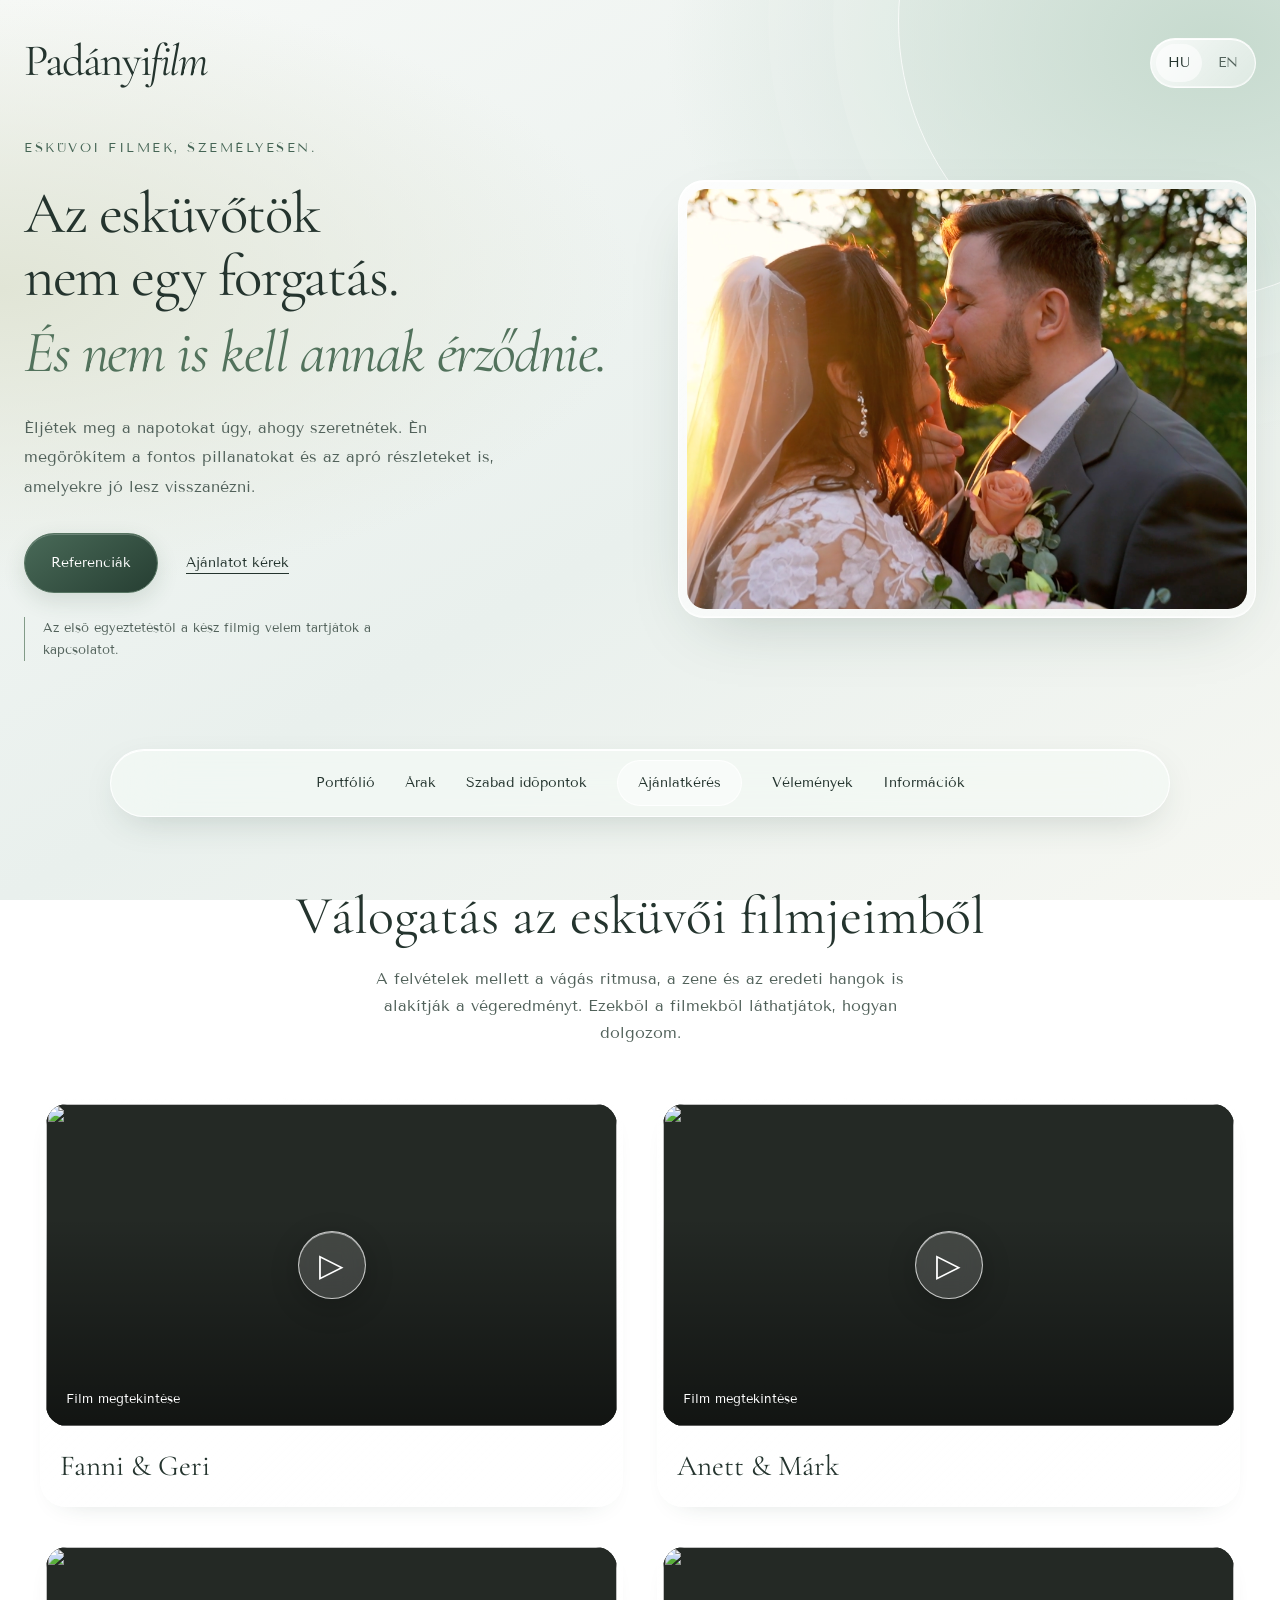
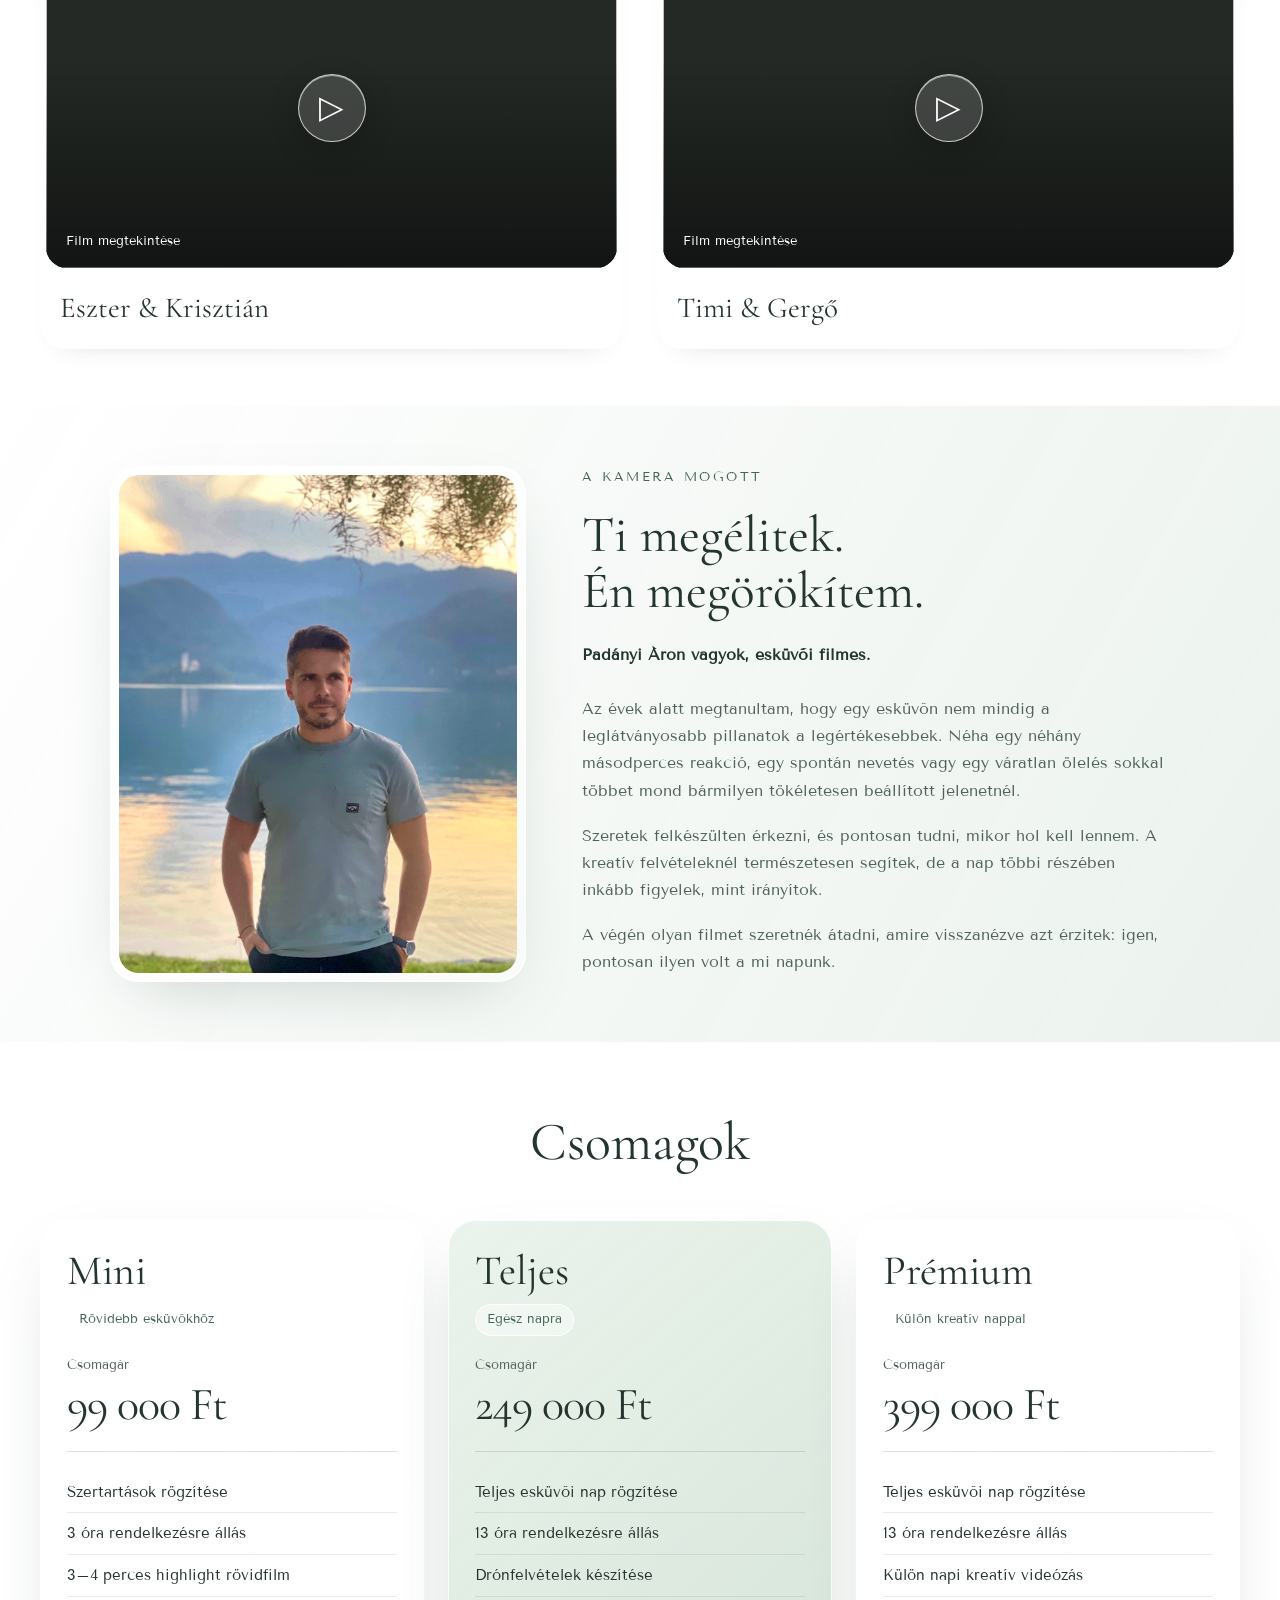
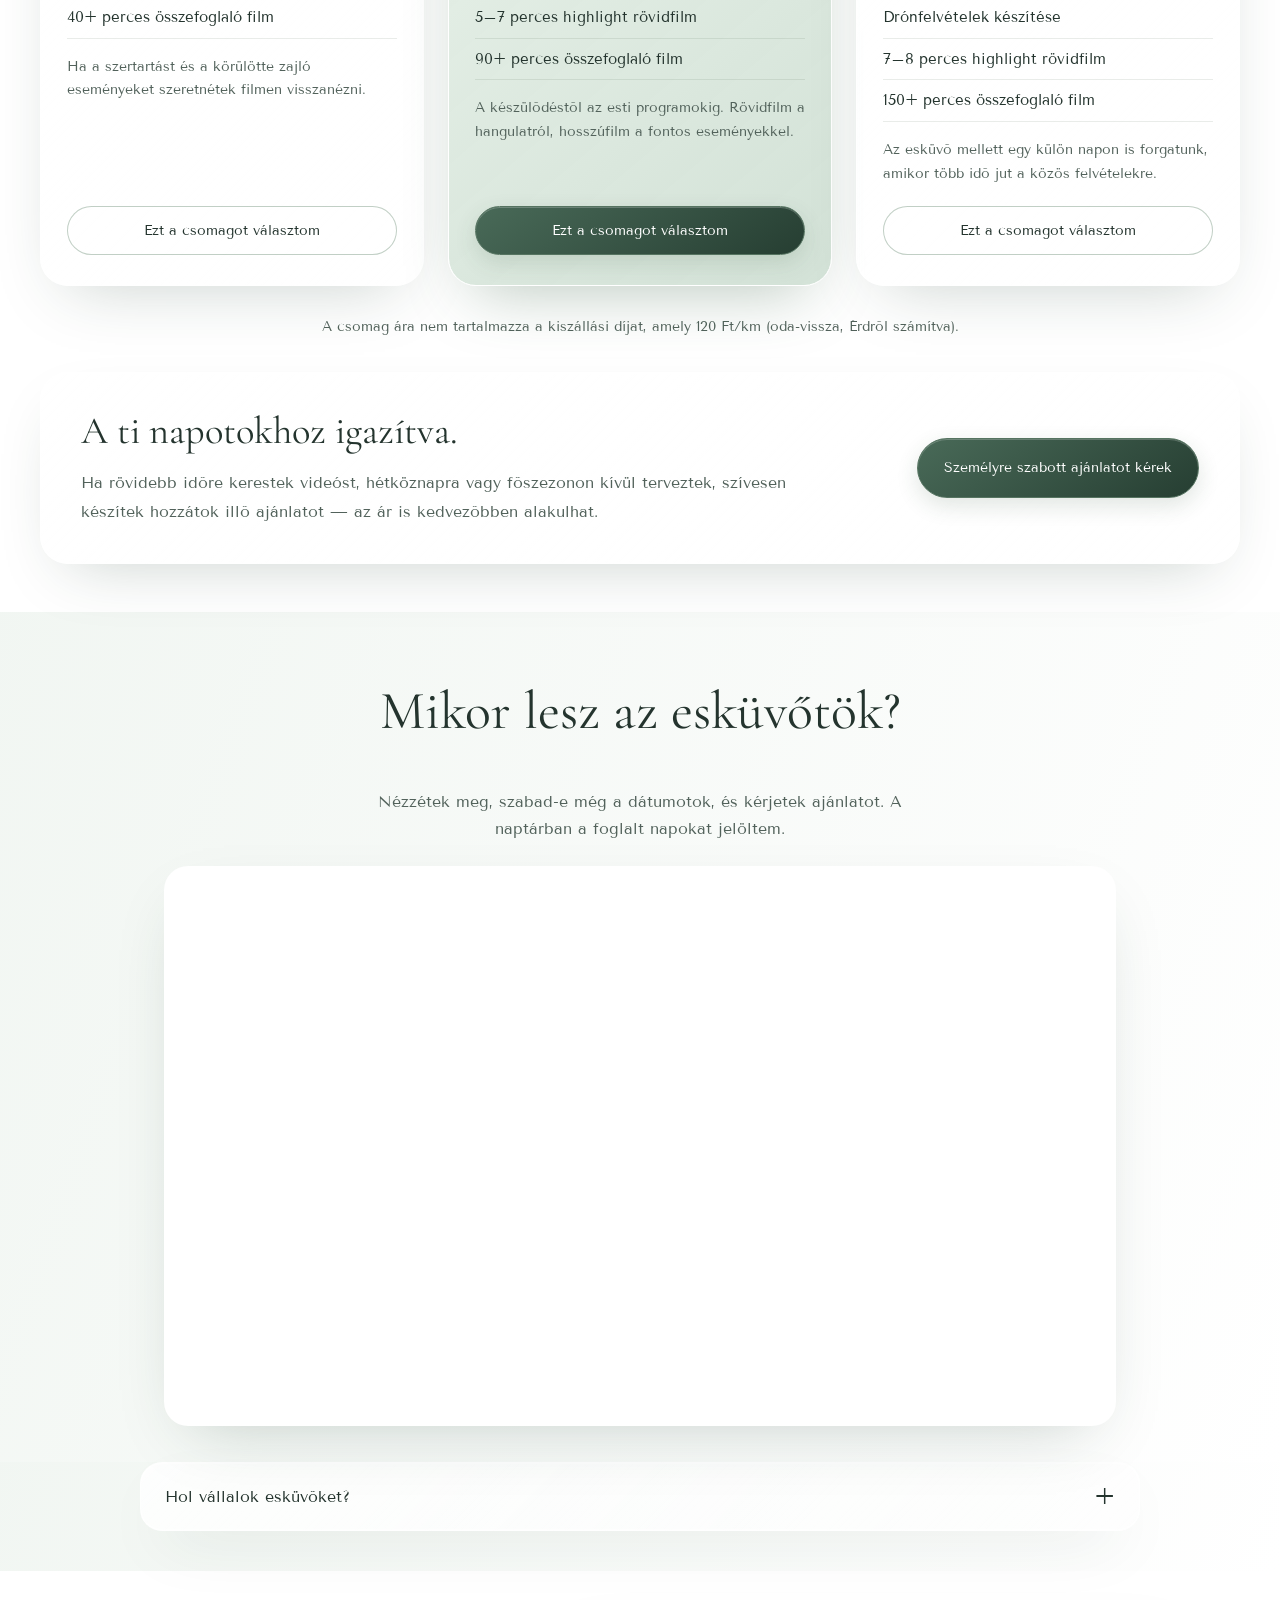
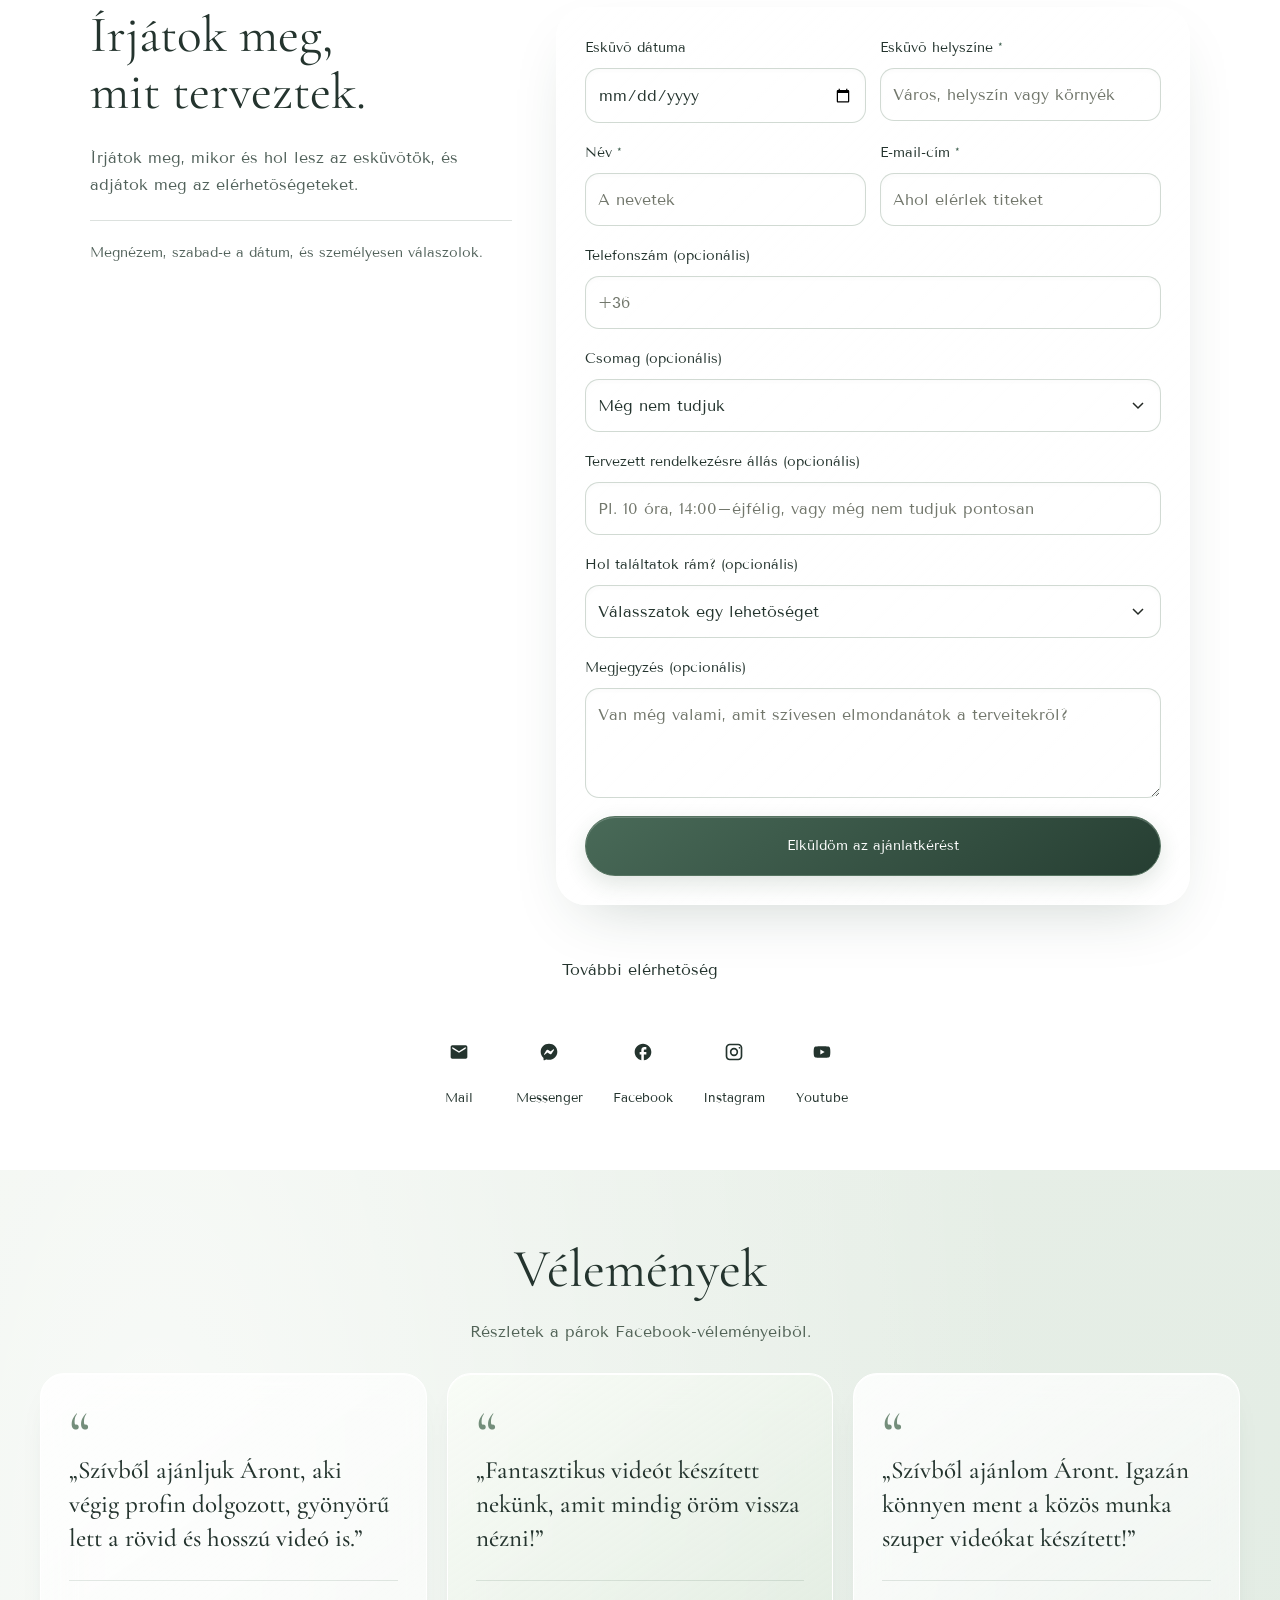
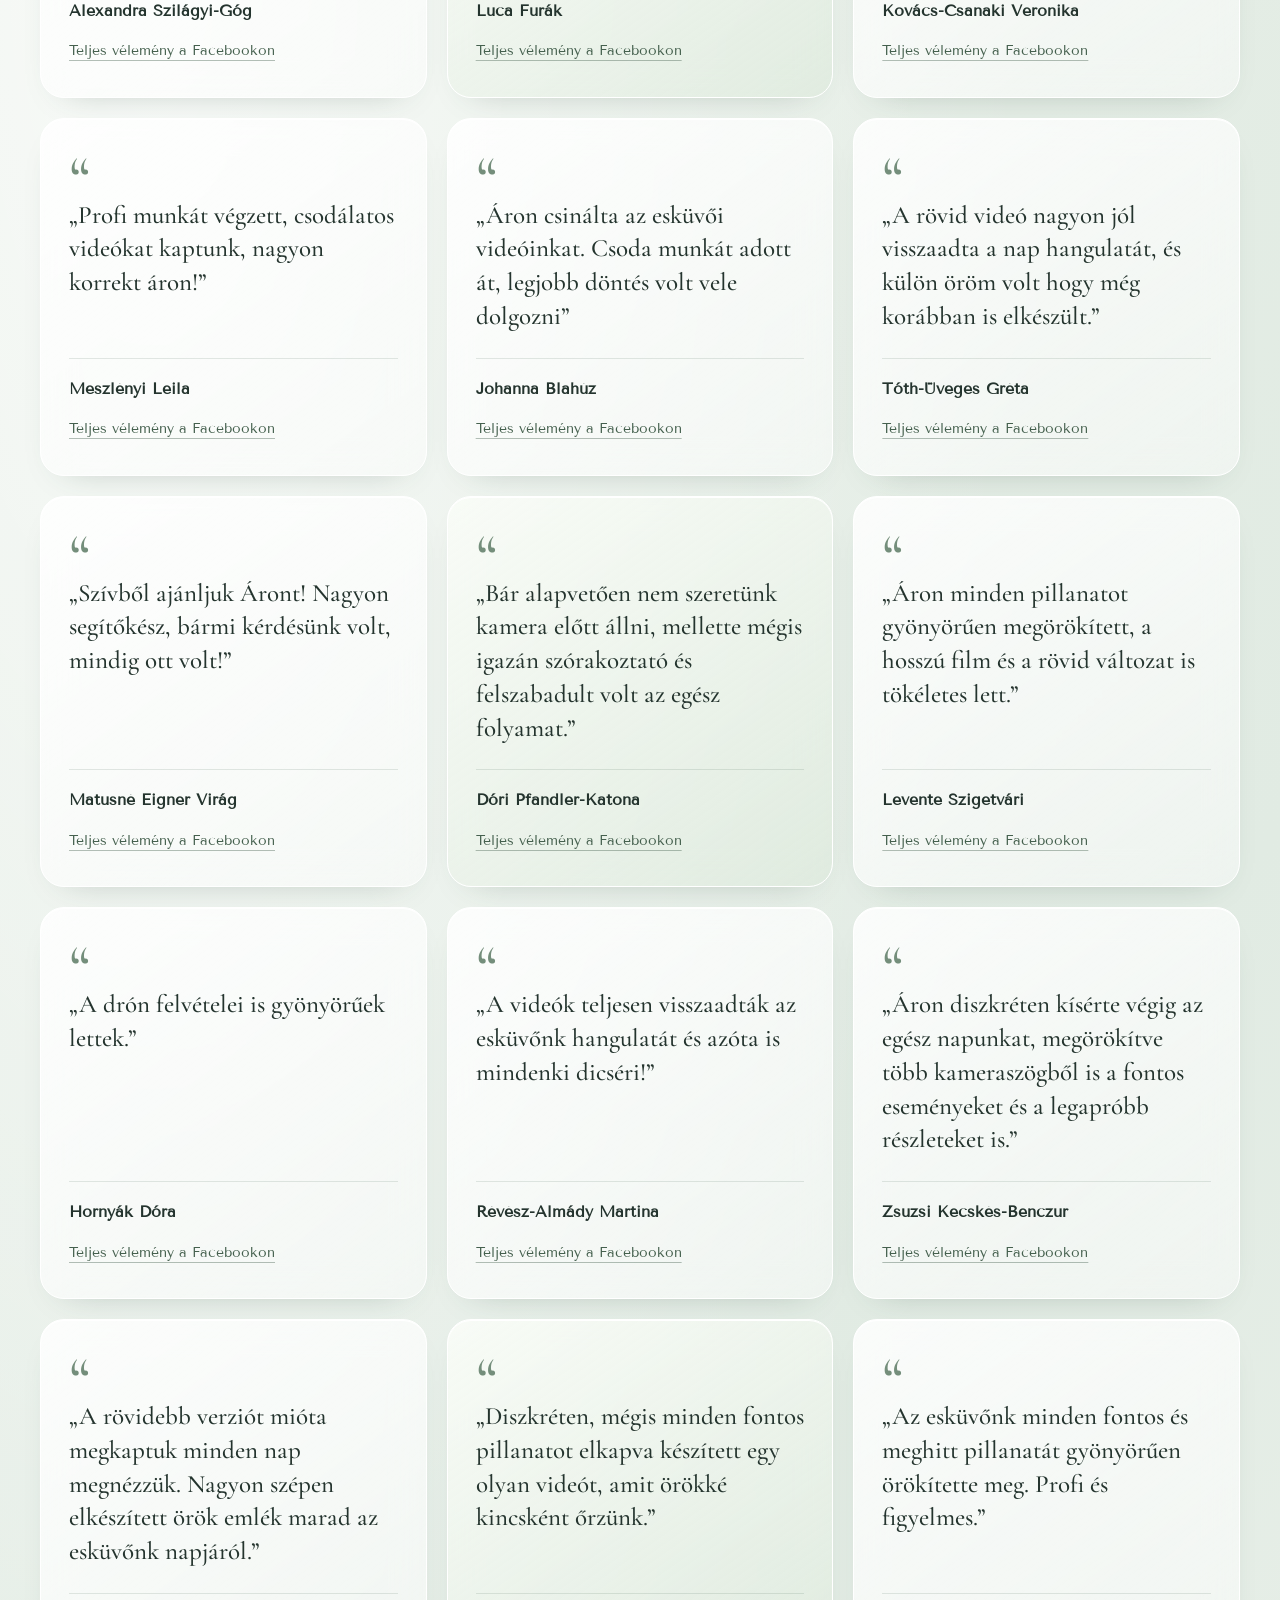
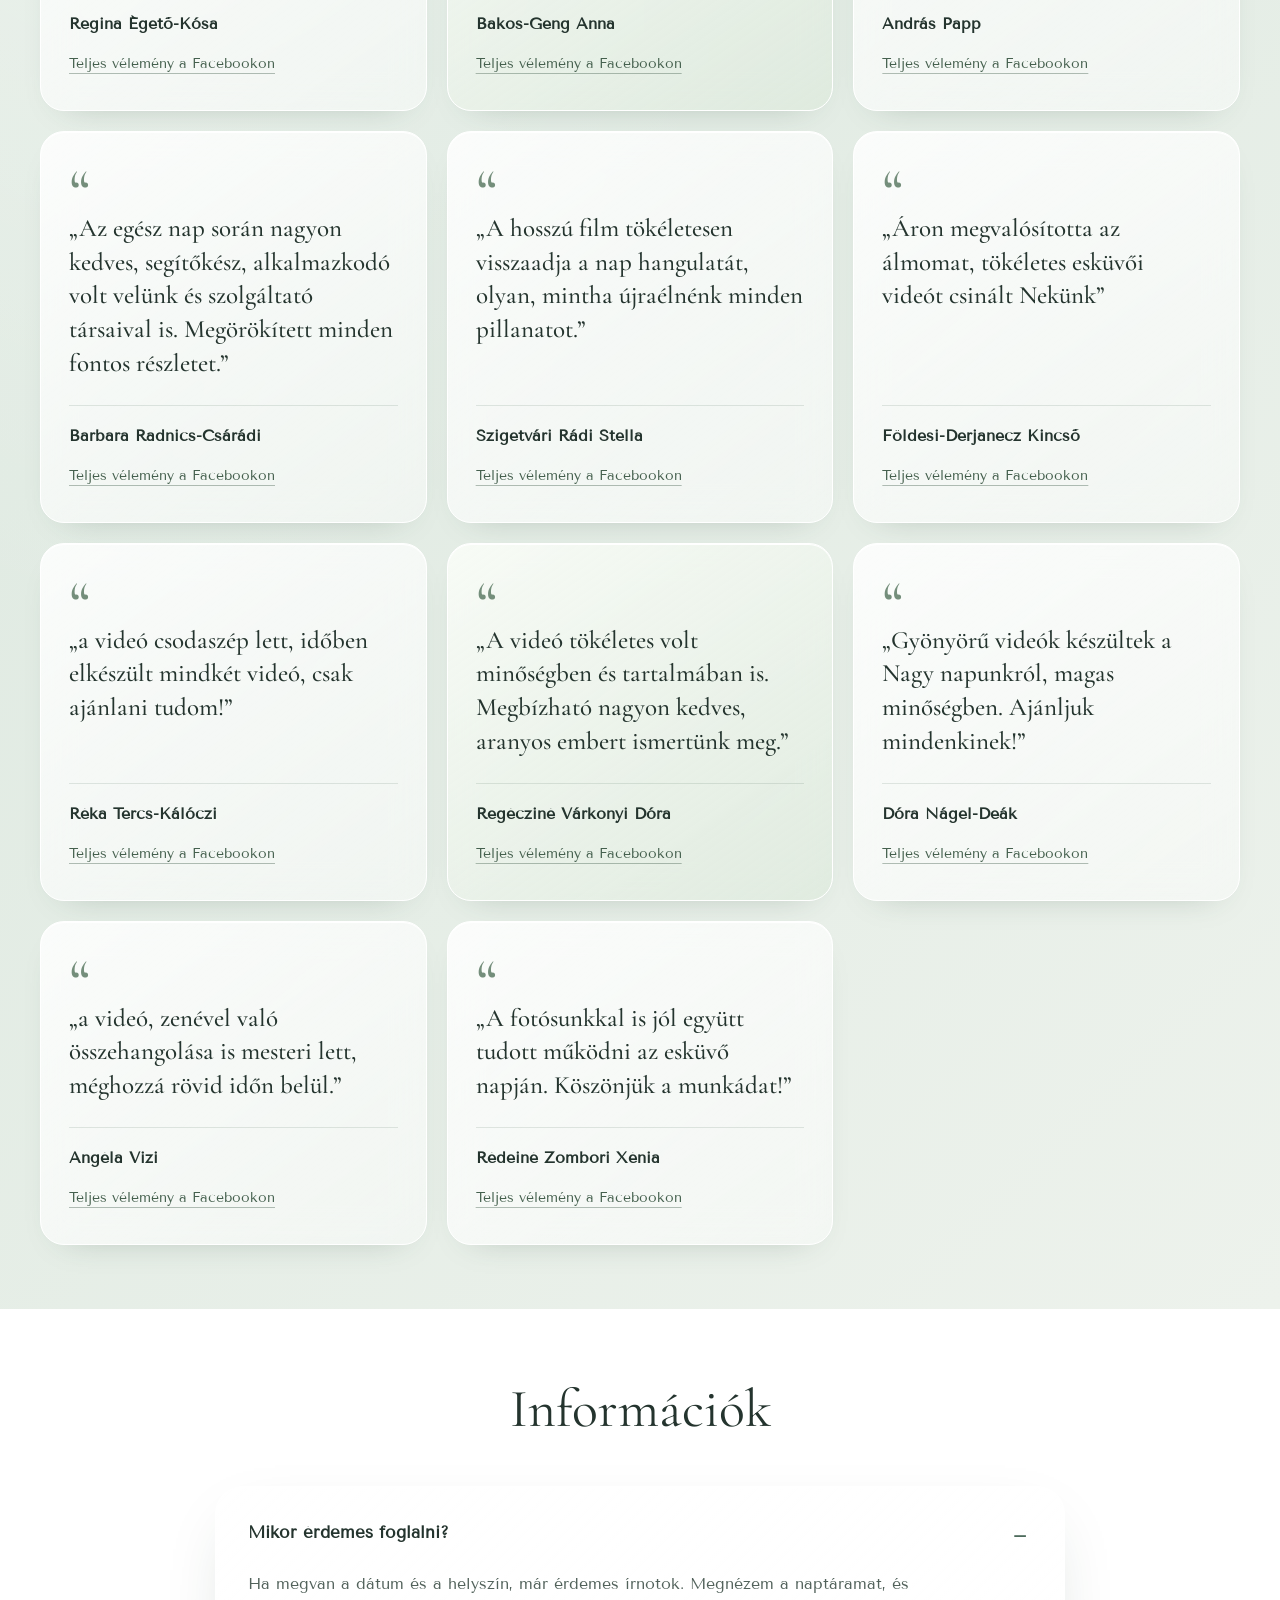
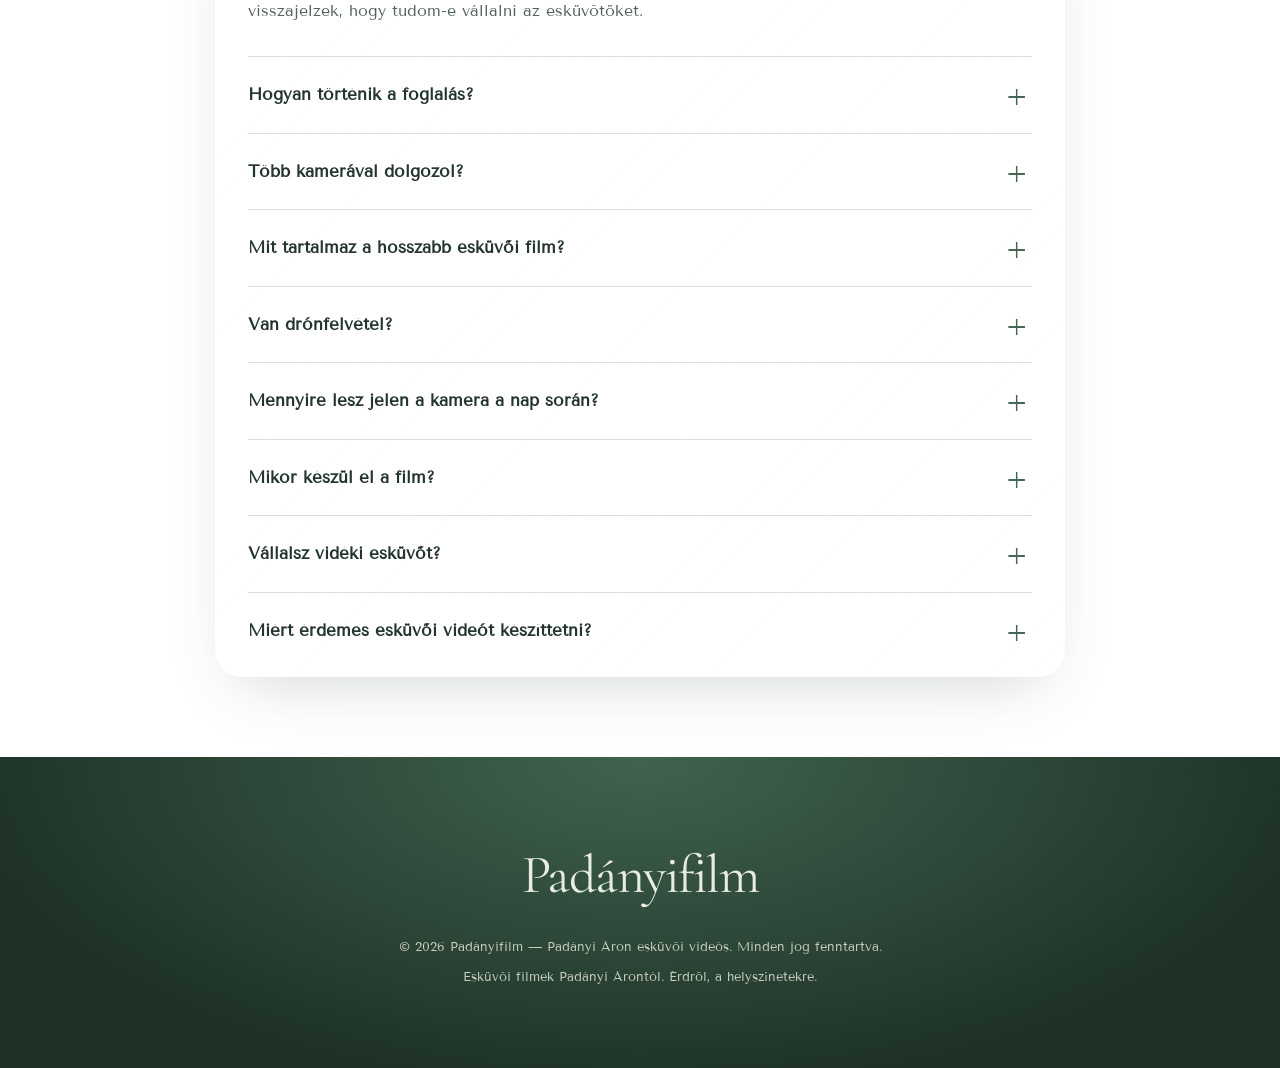
==== commit 9ec311cc: "Hol találtak meg" ====
--- a/index.html
+++ b/index.html
@@ -254,6 +254,7 @@
 <div class="form-field"><label for="contact-phone">Telefonszám (opcionális)</label><input type="tel" id="contact-phone" name="phone" autocomplete="tel" placeholder="+36"></div>
 <div class="form-field"><label for="contact-package">Csomag (opcionális)</label><select id="contact-package" name="package"><option value="">Még nem tudjuk</option><option value="Mini">Mini</option><option value="Teljes">Teljes</option><option value="Prémium">Prémium</option></select></div>
 <div class="form-field"><label for="contact-planned-coverage">Tervezett rendelkezésre állás (opcionális)</label><input type="text" id="contact-planned-coverage" name="planned_coverage" placeholder="Pl. 10 óra, 14:00–éjfélig, vagy még nem tudjuk pontosan"></div>
+<div class="form-field"><label for="contact-source">Hol találtatok rám? (opcionális)</label><select id="contact-source" name="referral_source"><option value="">Válasszatok egy lehetőséget</option><option value="Ajánlás">Ajánlás</option><option value="Facebook">Facebook</option><option value="Instagram">Instagram</option><option value="YouTube">YouTube</option><option value="Google">Google</option><option value="TikTok">TikTok</option></select></div>
 <div class="form-field"><label for="contact-message">Megjegyzés (opcionális)</label><textarea id="contact-message" name="message" placeholder="Van még valami, amit szívesen elmondanátok a terveitekről?"></textarea></div>
  <button type="submit" class="form-submit">Elküldöm az ajánlatkérést</button><div id="formStatus" class="form-status" role="status" aria-live="polite"></div></form>
 
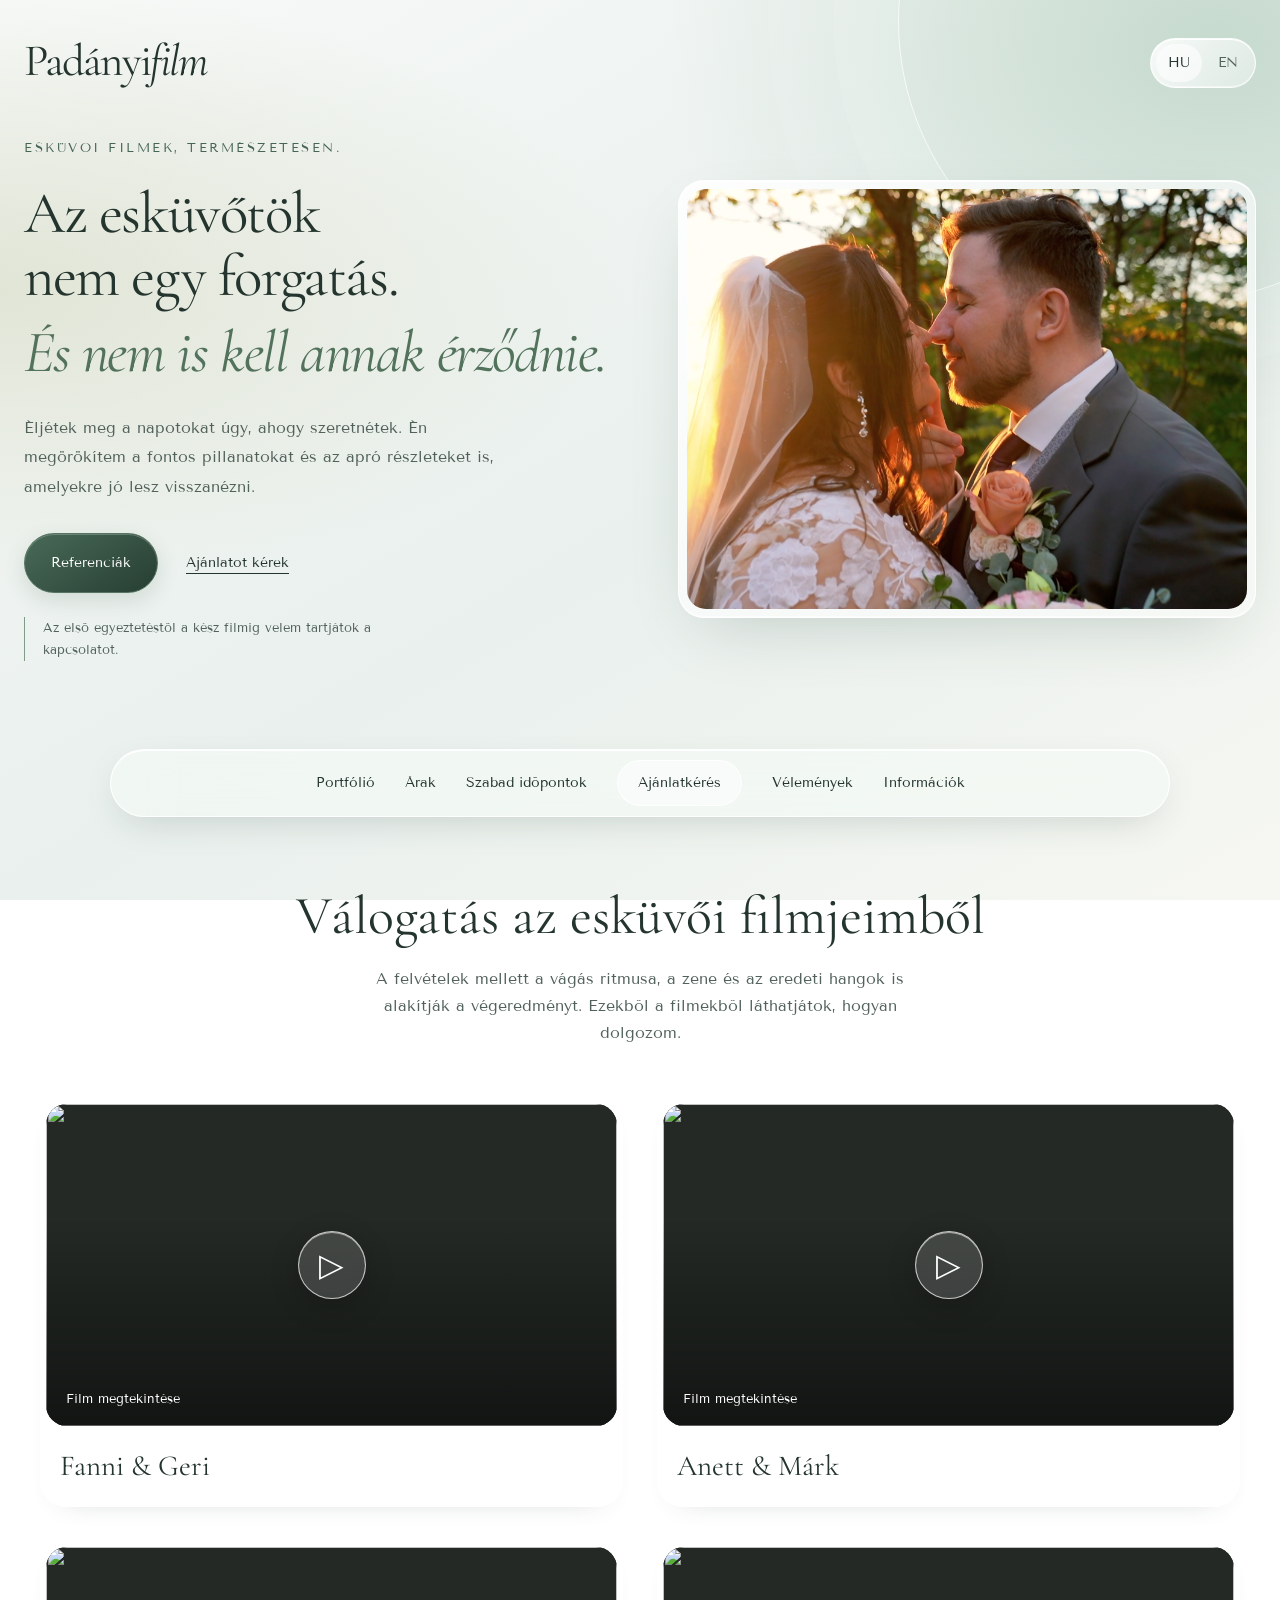
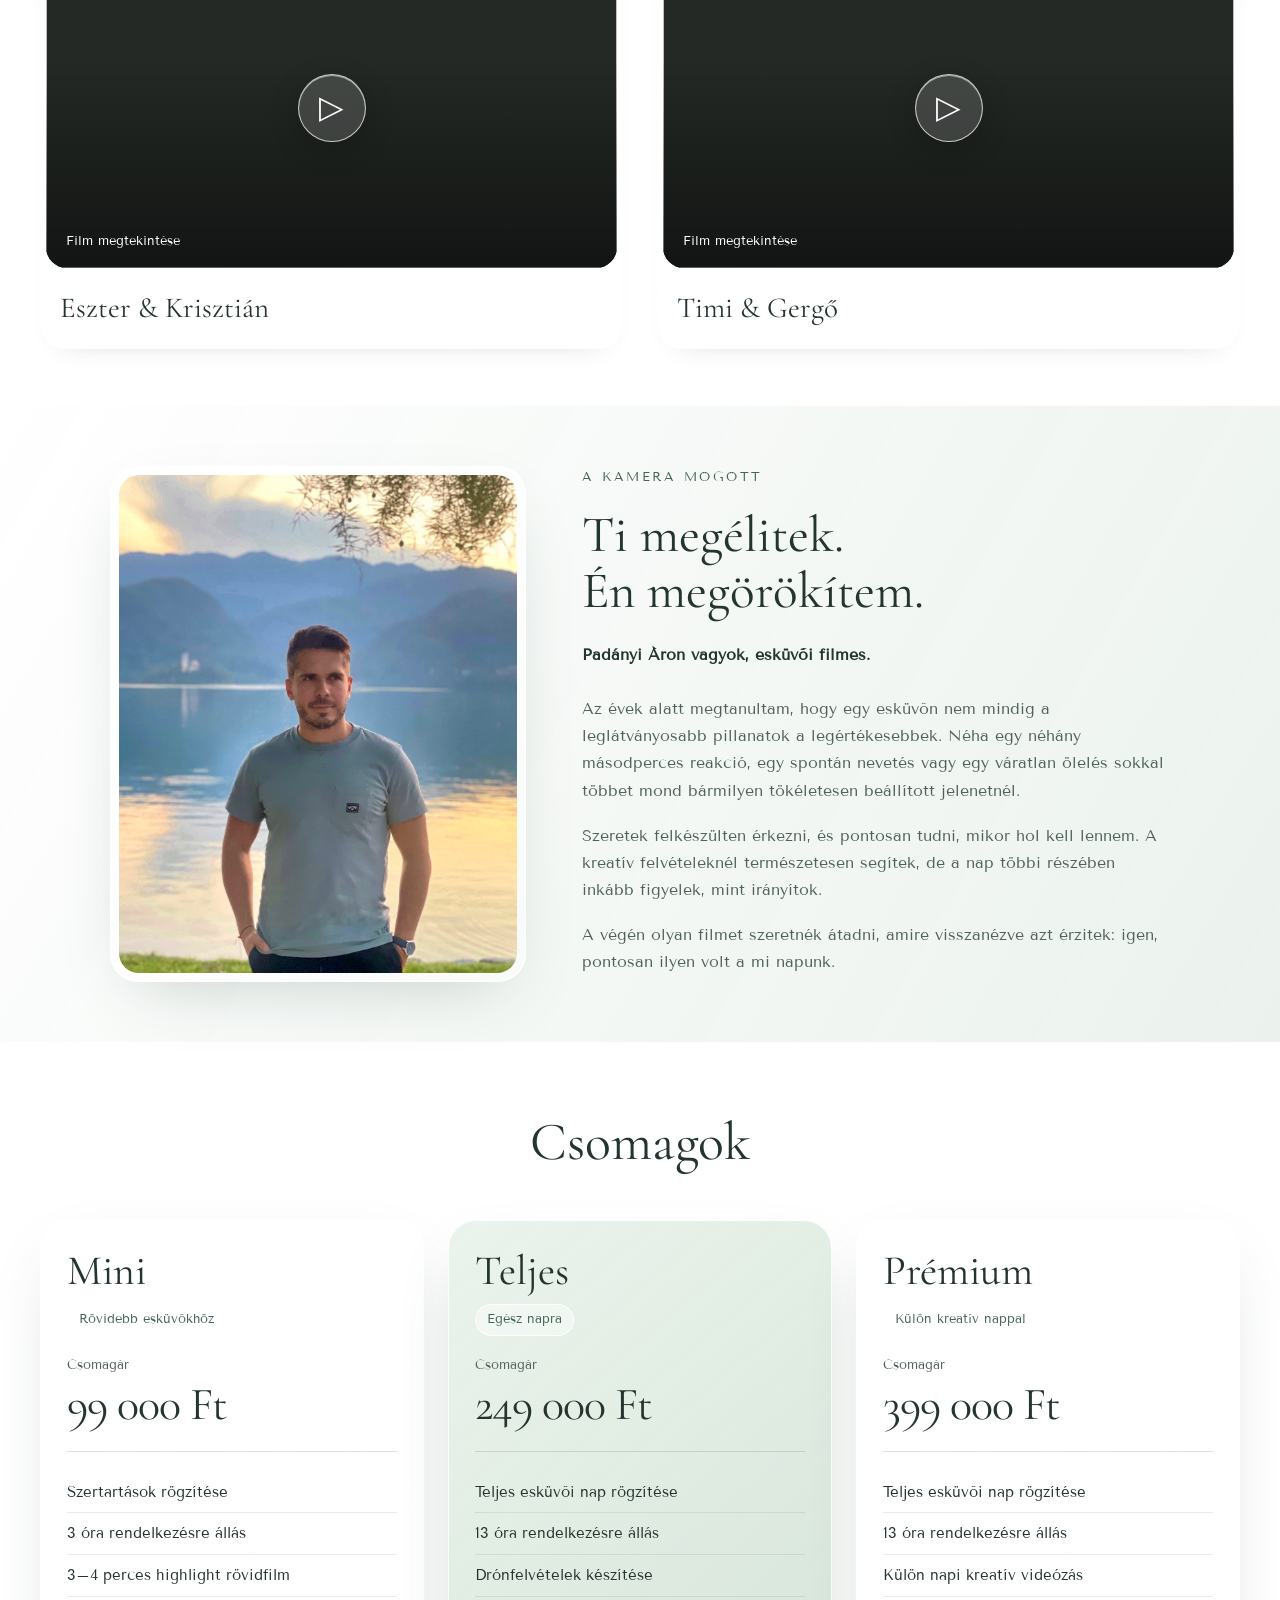
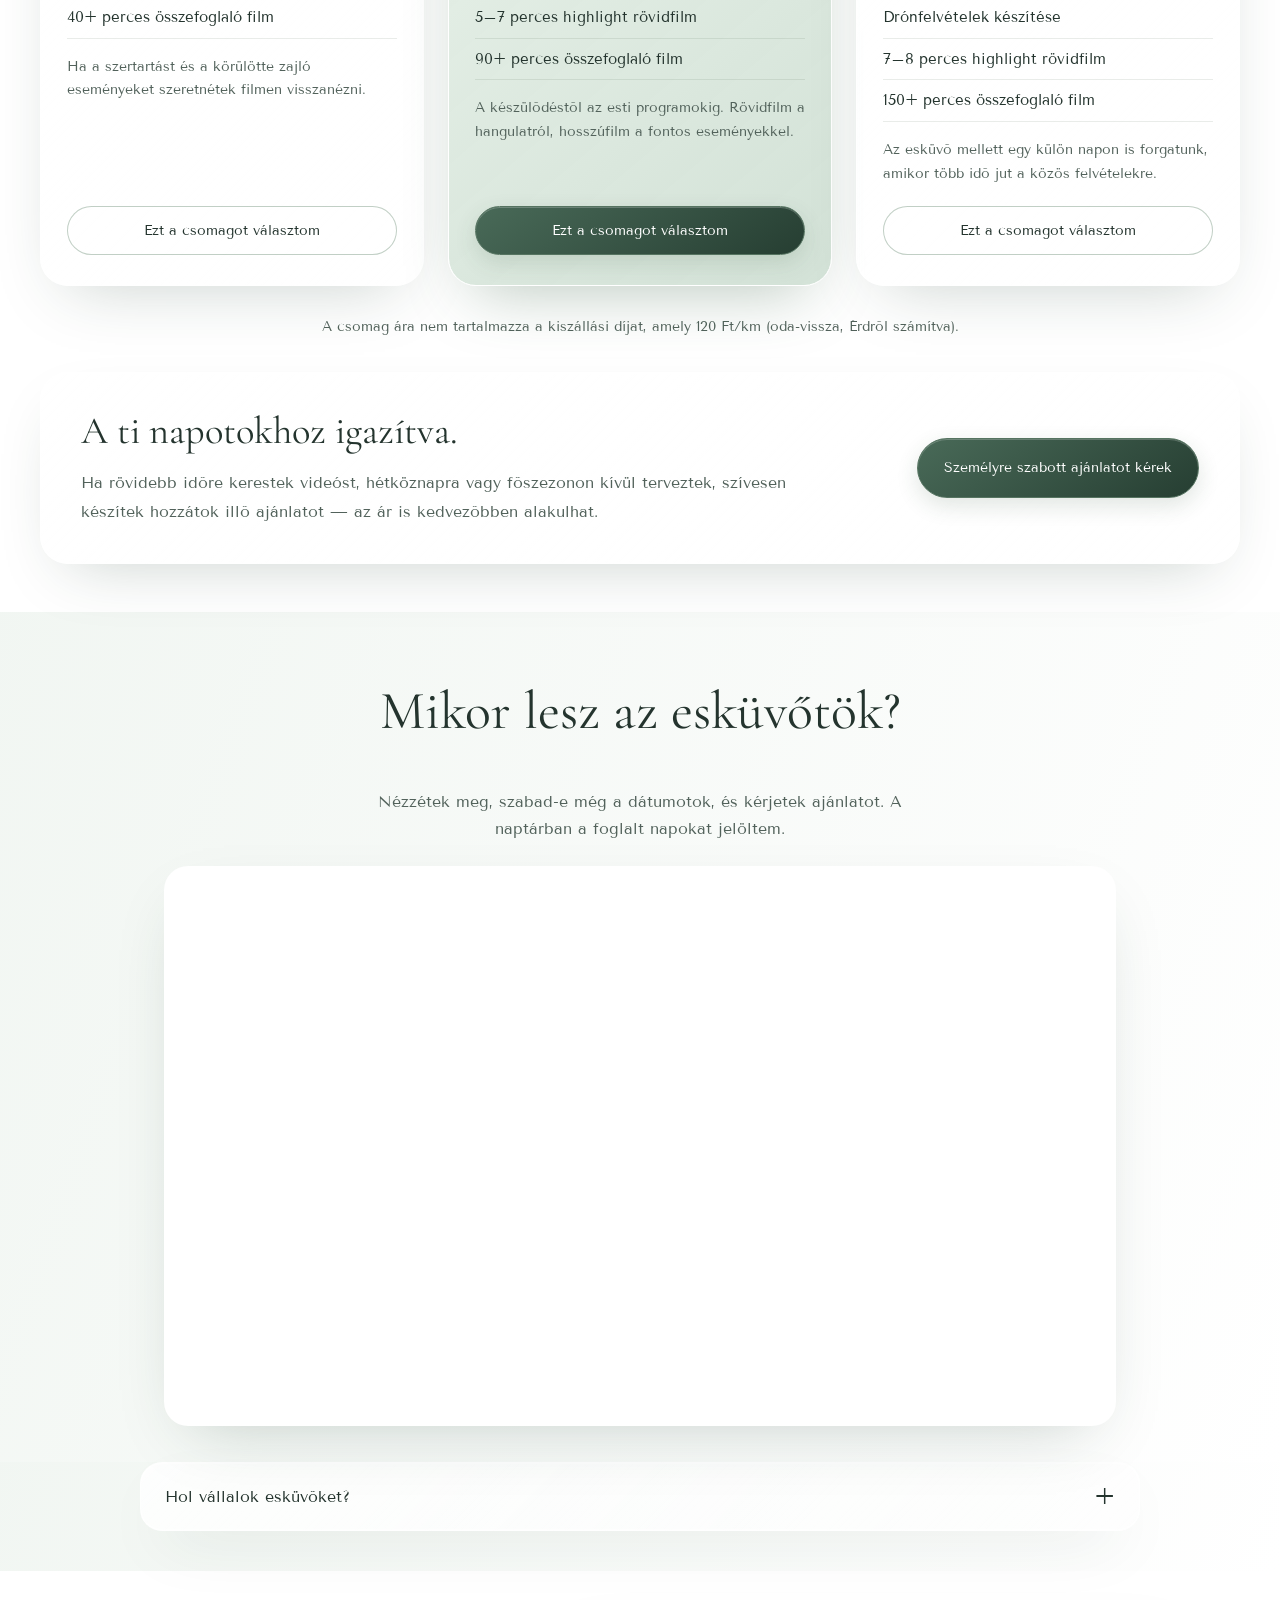
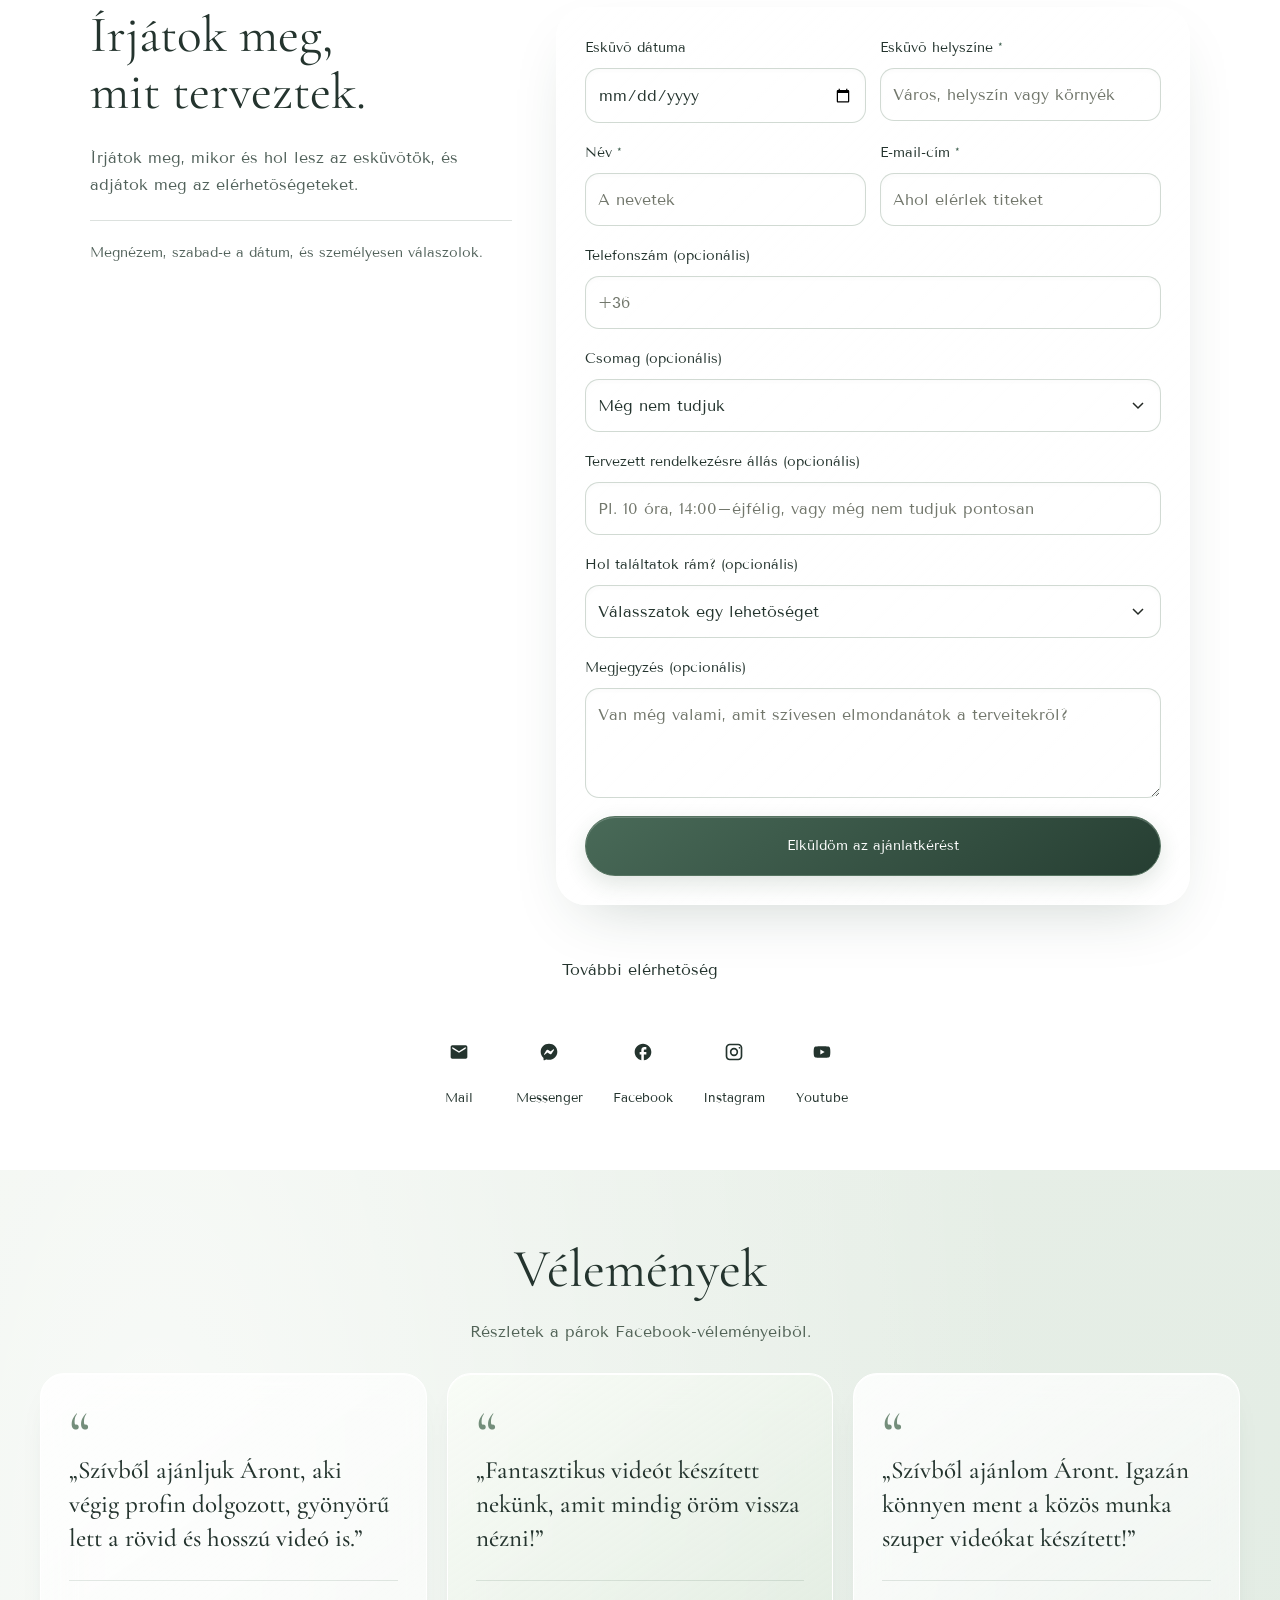
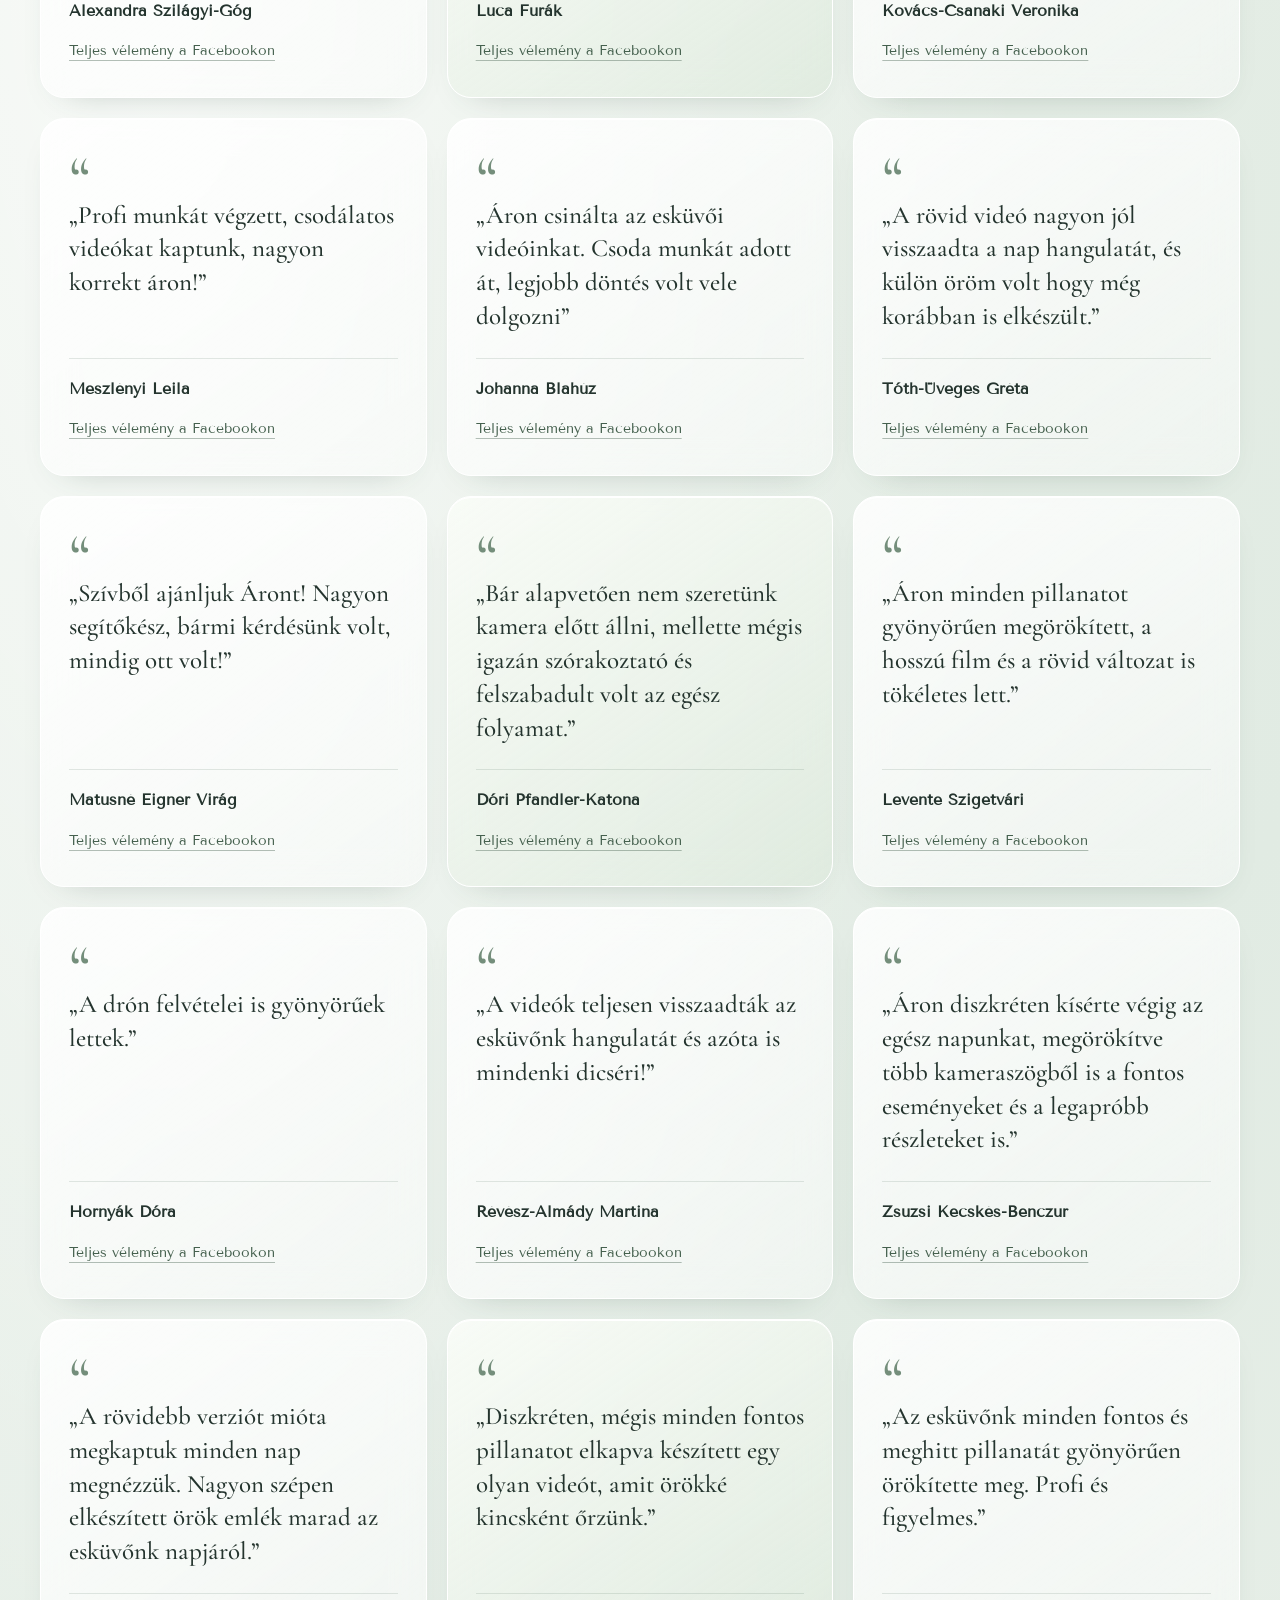
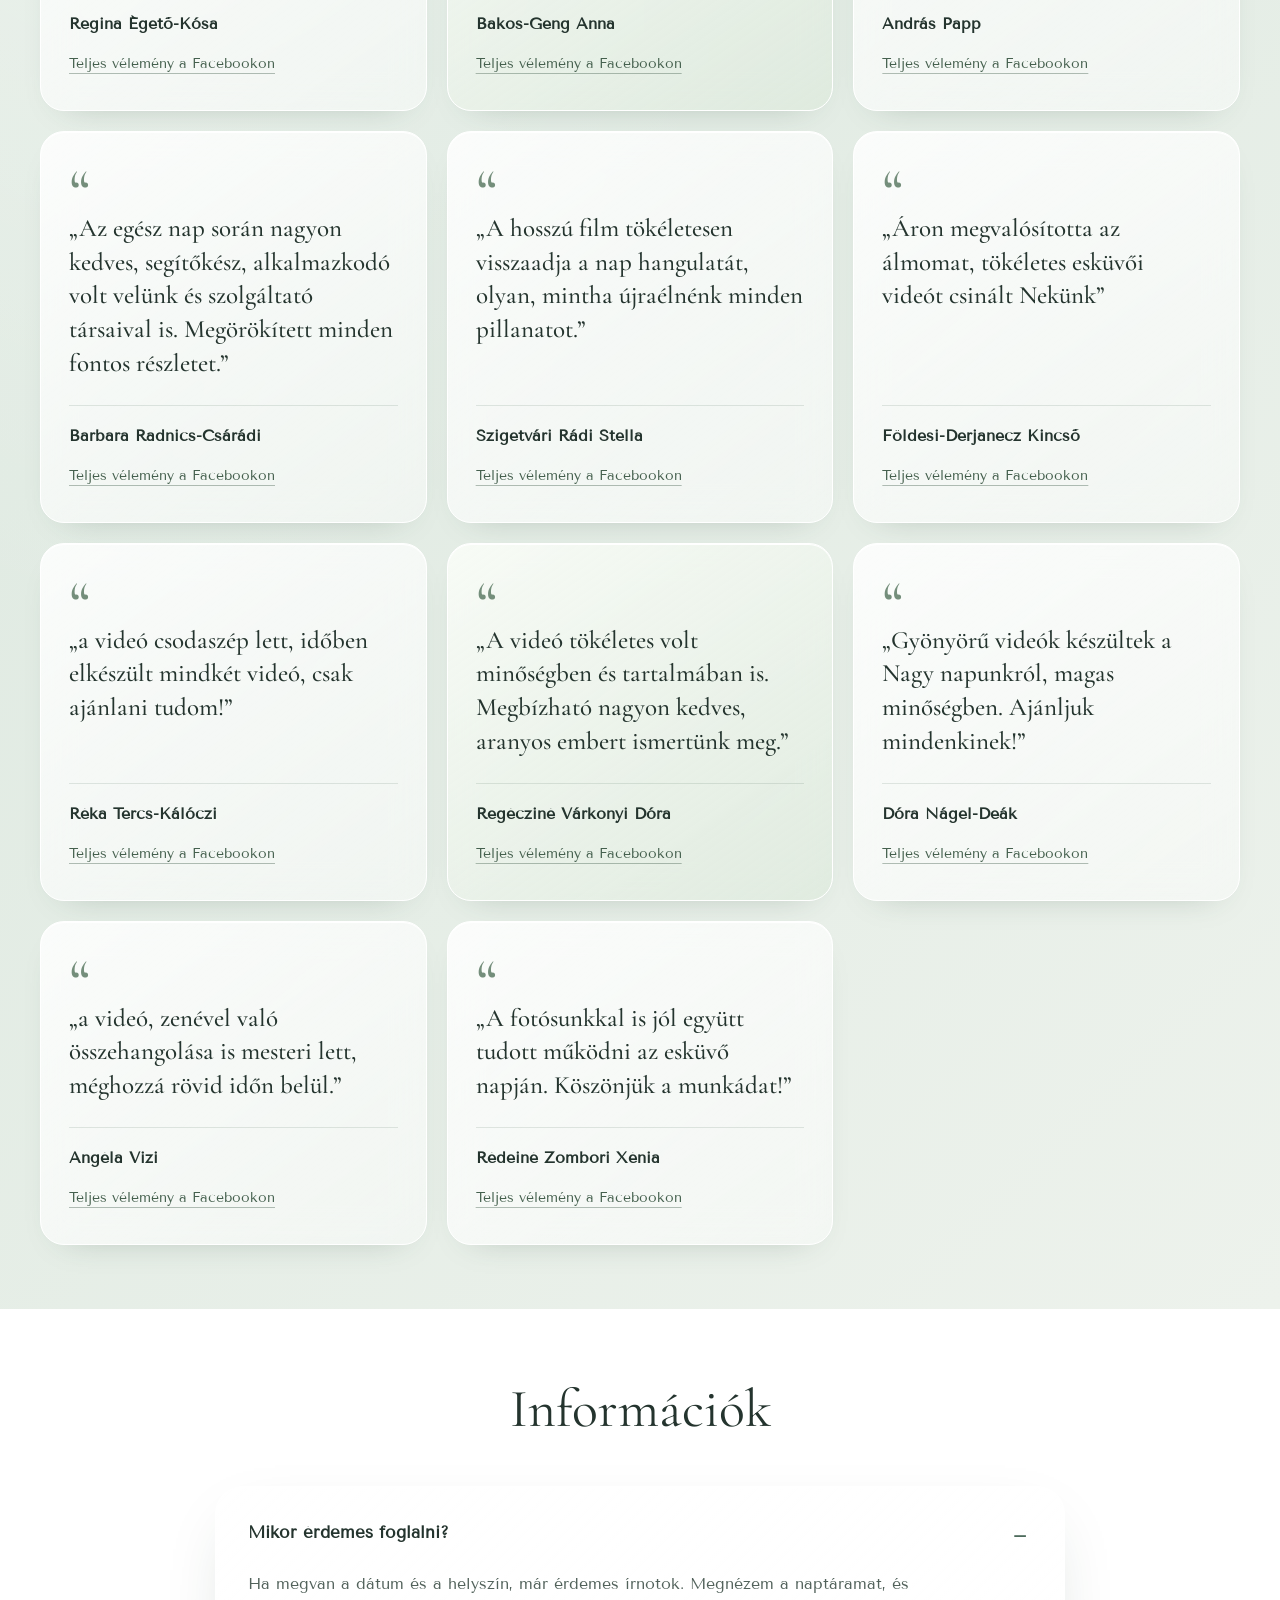
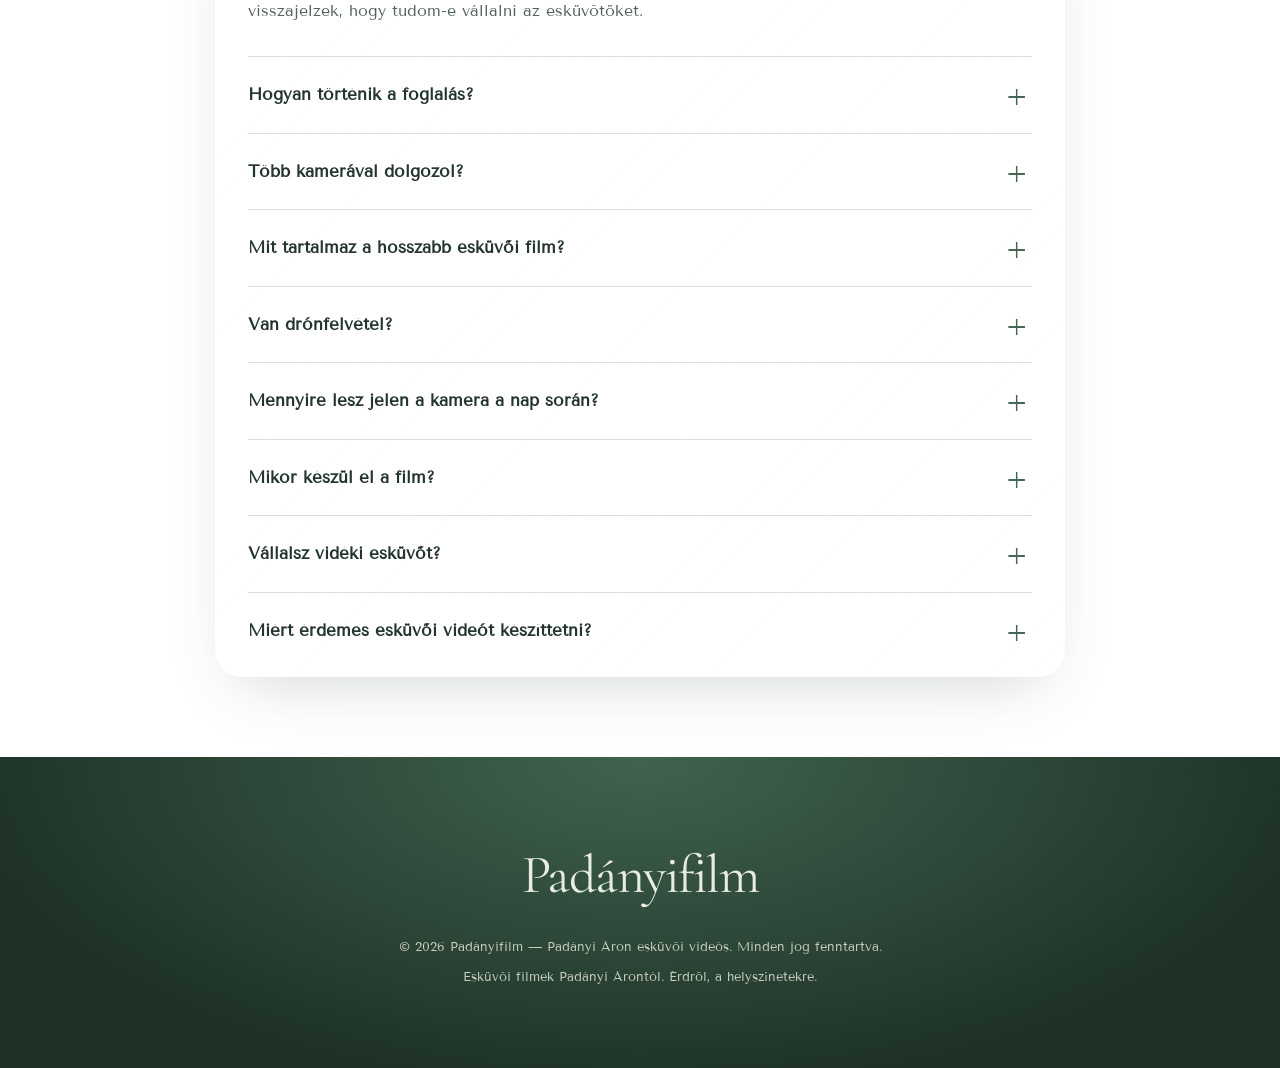
==== commit 7982777e: "Szöveg módosítás" ====
--- a/index.html
+++ b/index.html
@@ -107,7 +107,7 @@
       <a href="en/" lang="en" hreflang="en">EN</a>
     </div>
     <div class="hero-inner">
- <div class="hero-copy"><p class="eyebrow">ESKÜVŐI FILMEK, SZEMÉLYESEN.</p>
+ <div class="hero-copy"><p class="eyebrow">ESKÜVŐI FILMEK, TERMÉSZETESEN.</p>
  <h1 class="hero-title">Az esküvőtök nem egy forgatás.<em>És nem is kell annak érződnie.</em></h1>
  <p class="hero-description">Éljétek meg a napotokat úgy, ahogy szeretnétek. Én megörökítem a fontos pillanatokat és az apró részleteket is, amelyekre jó lesz visszanézni.</p>
  <div class="hero-actions"><a class="brand-button" href="#referenciak">Referenciák</a><a class="brand-text-link" href="#ajanlatkeres">Ajánlatot kérek</a></div>
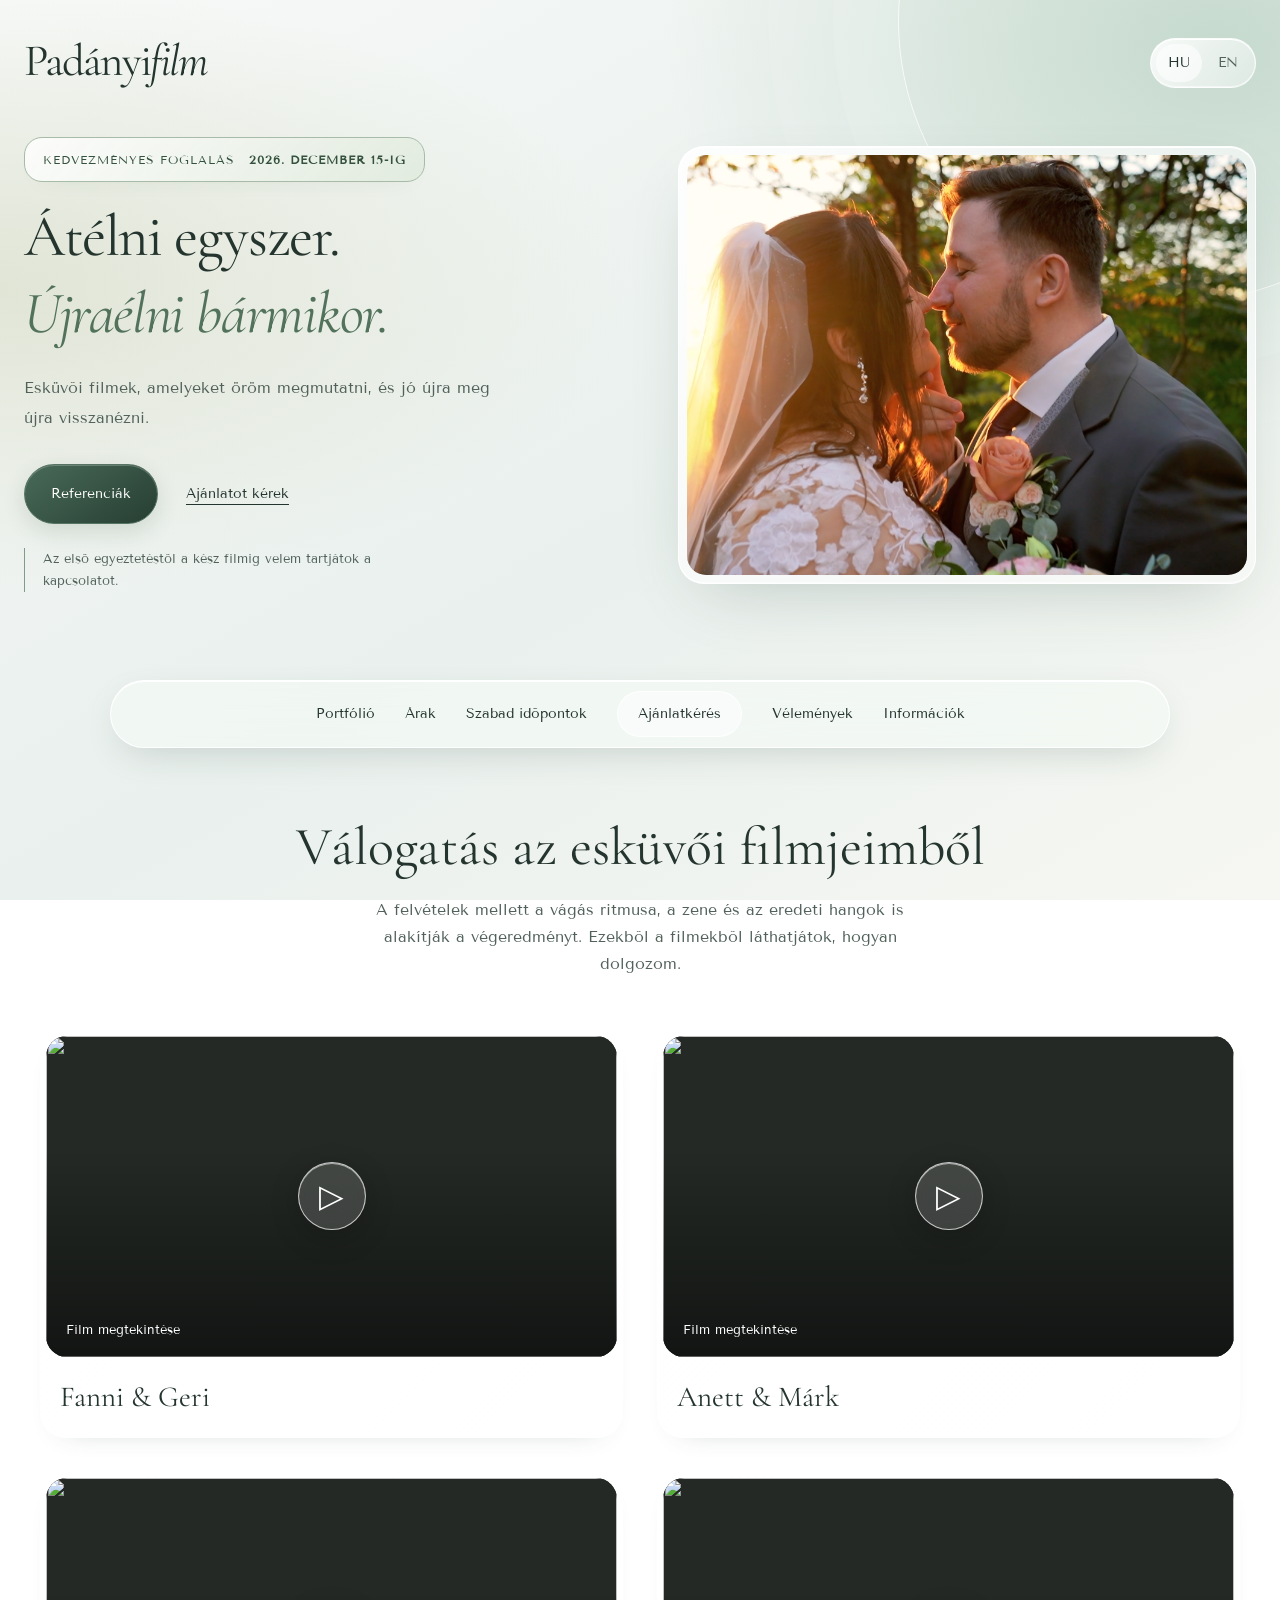
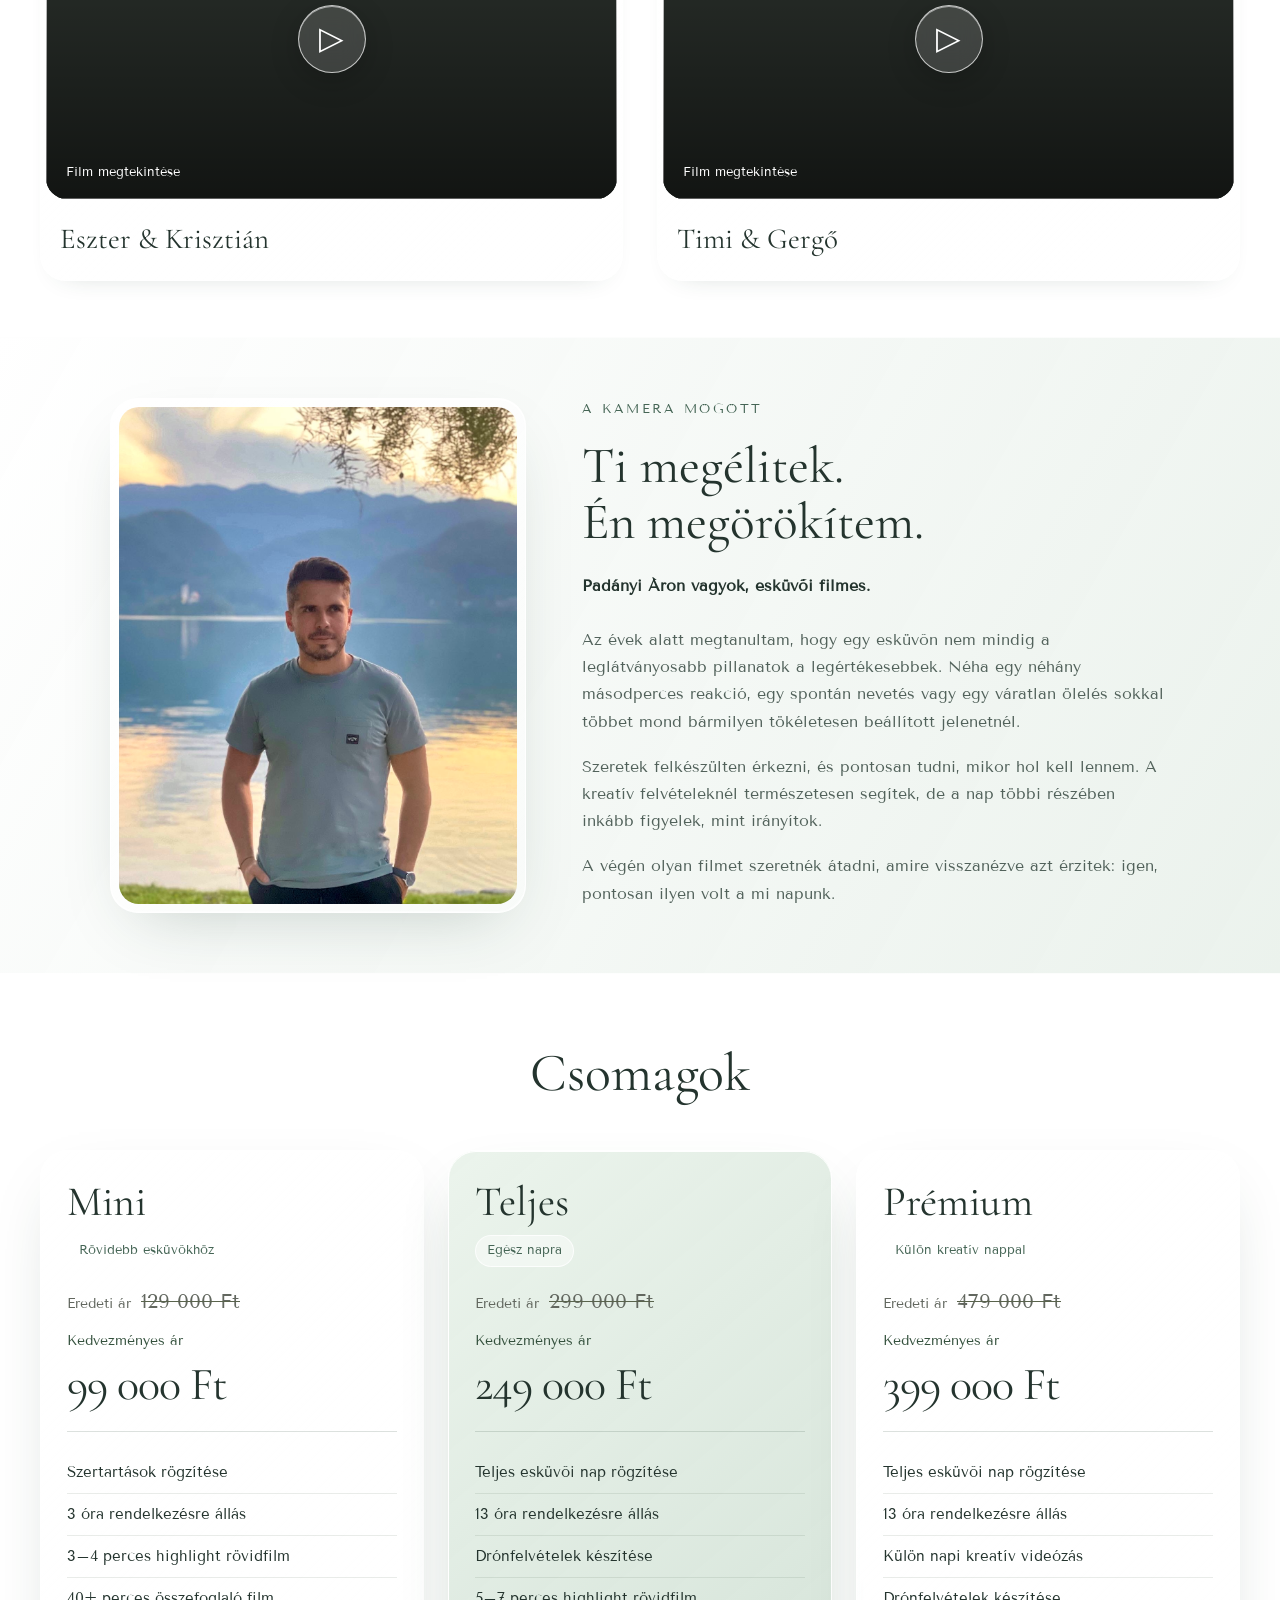
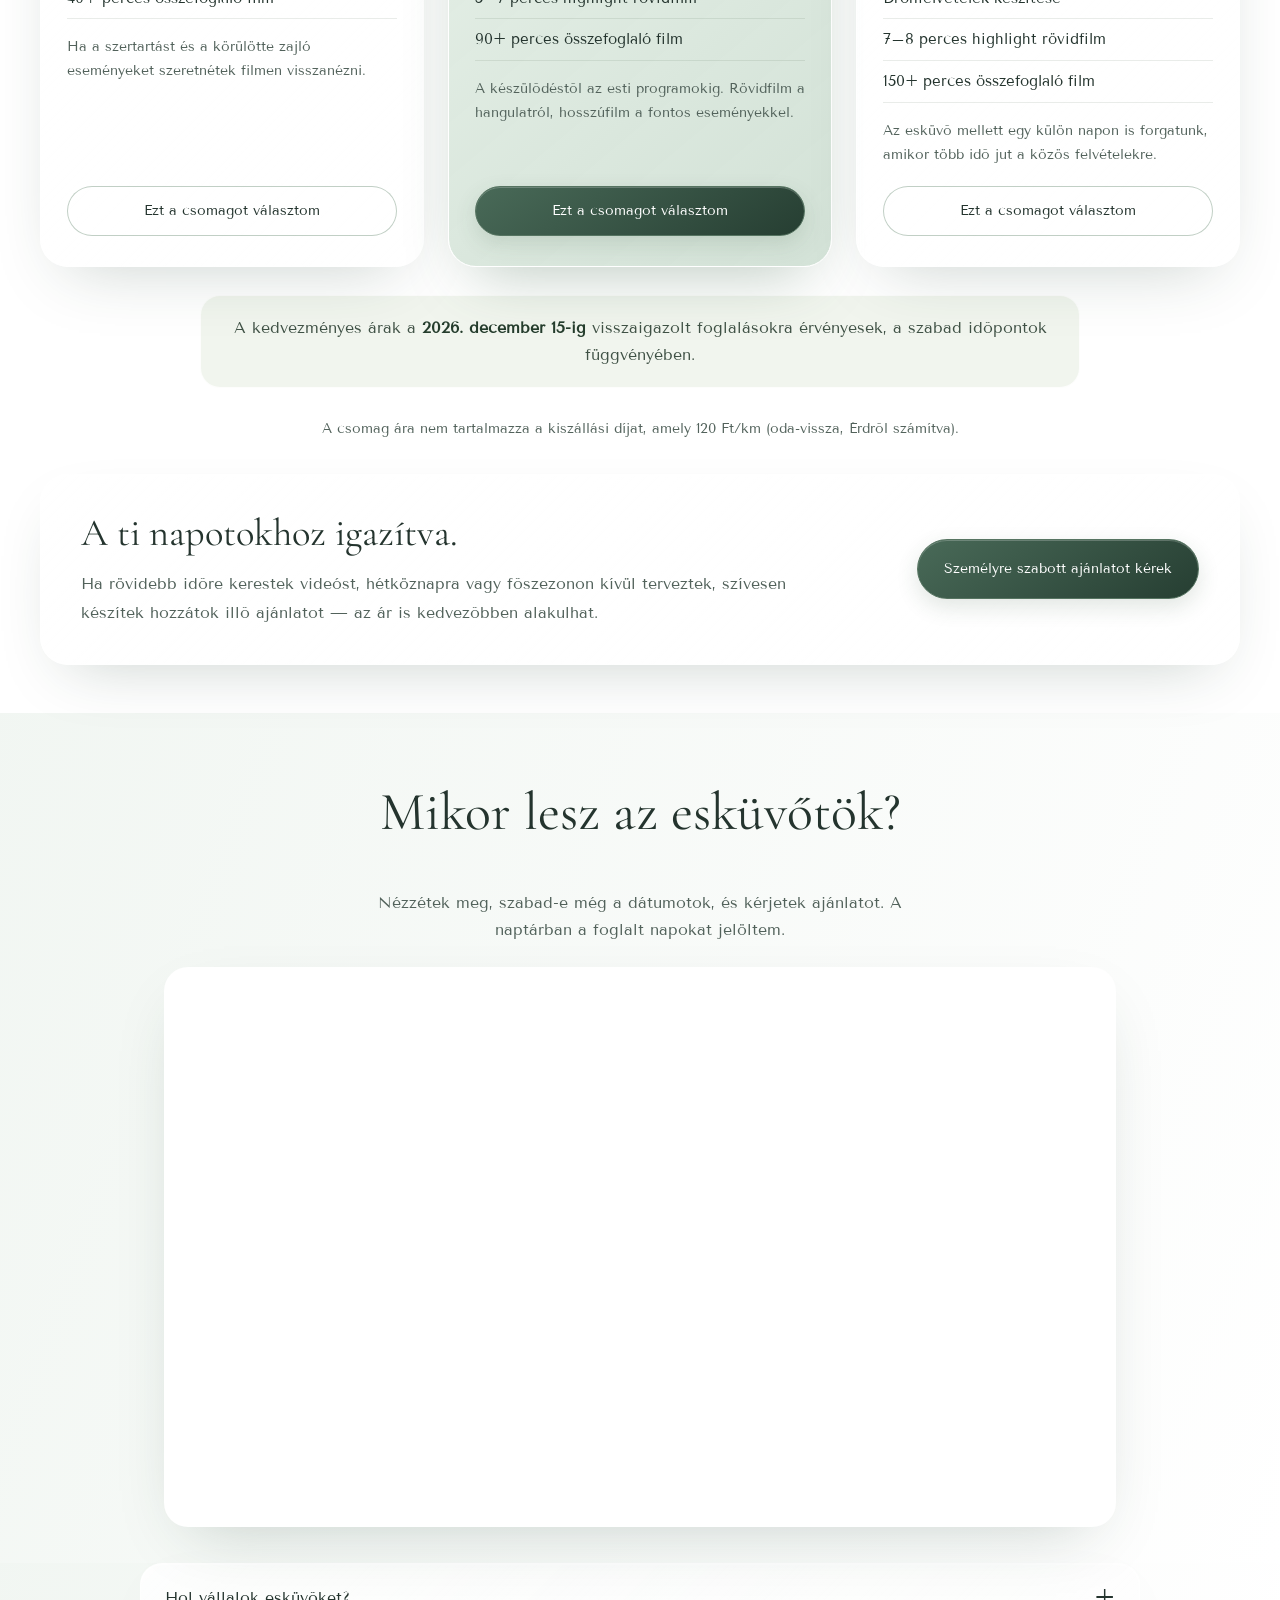
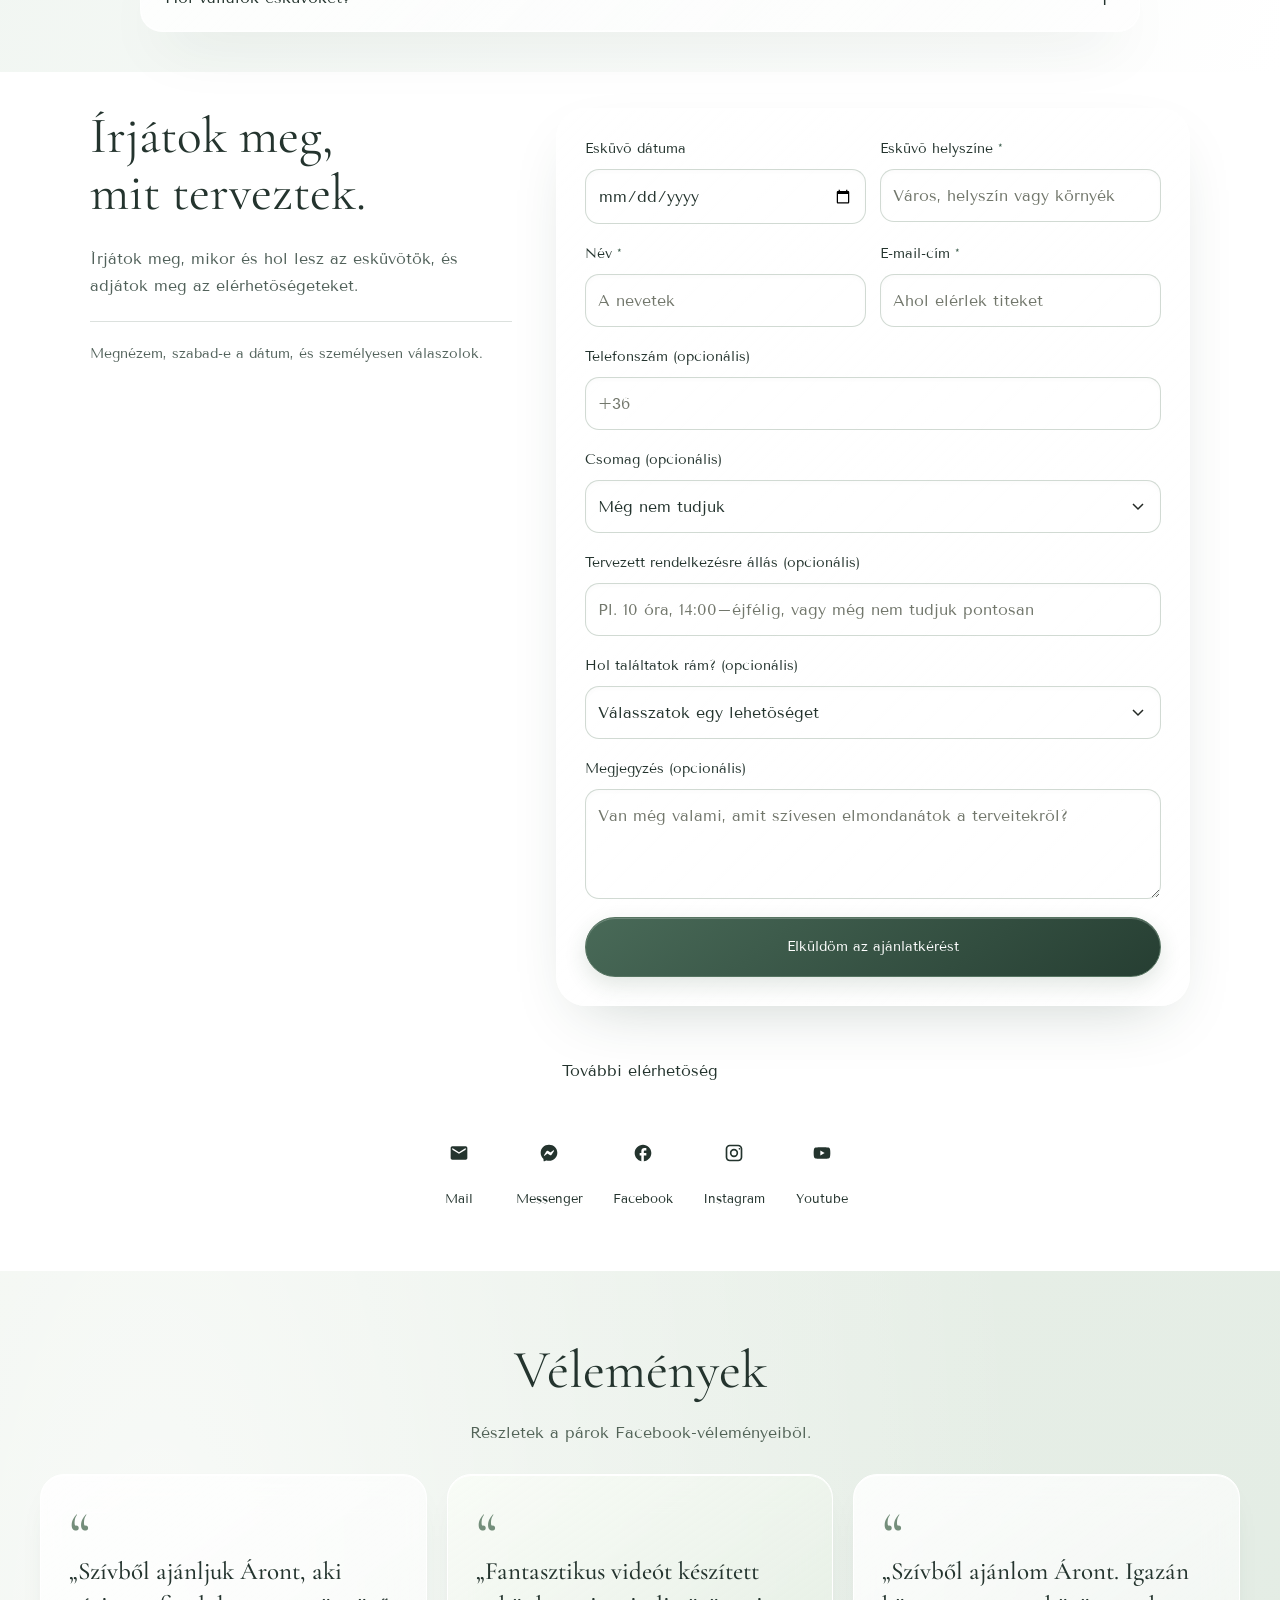
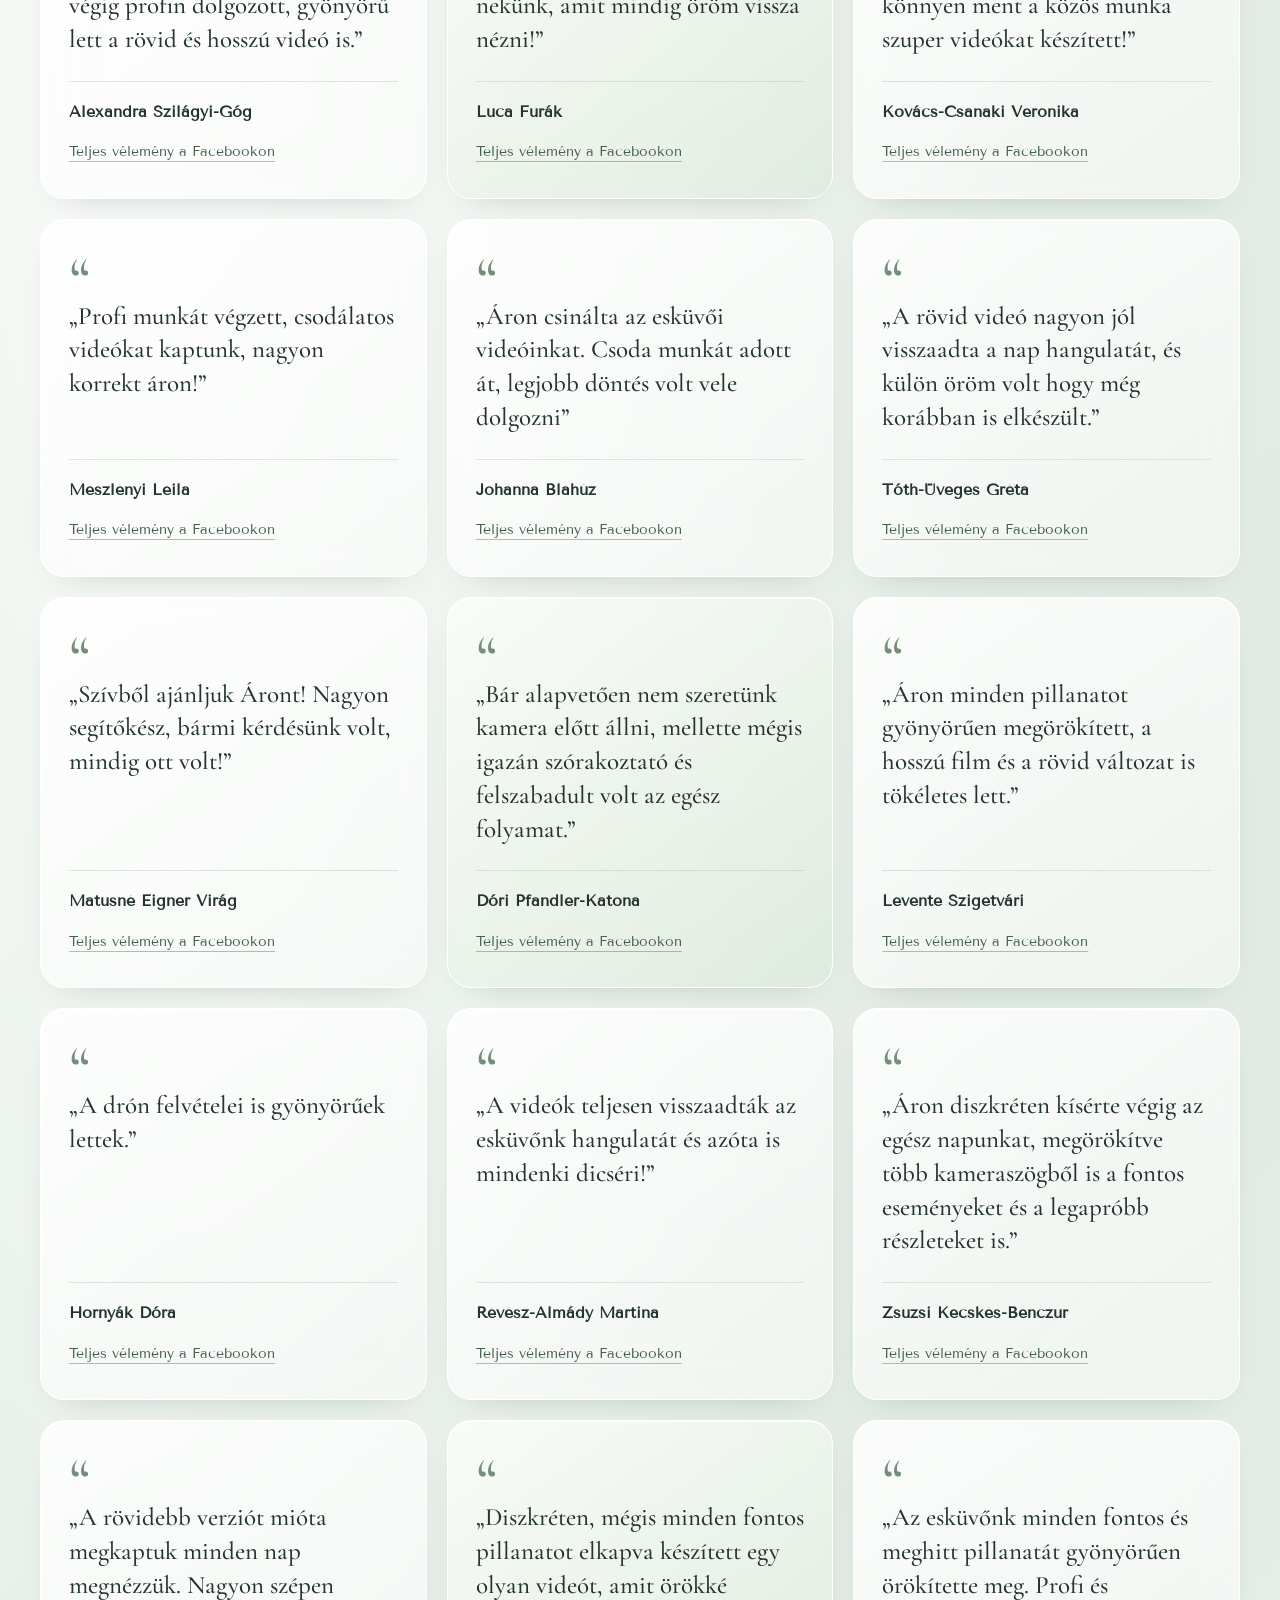
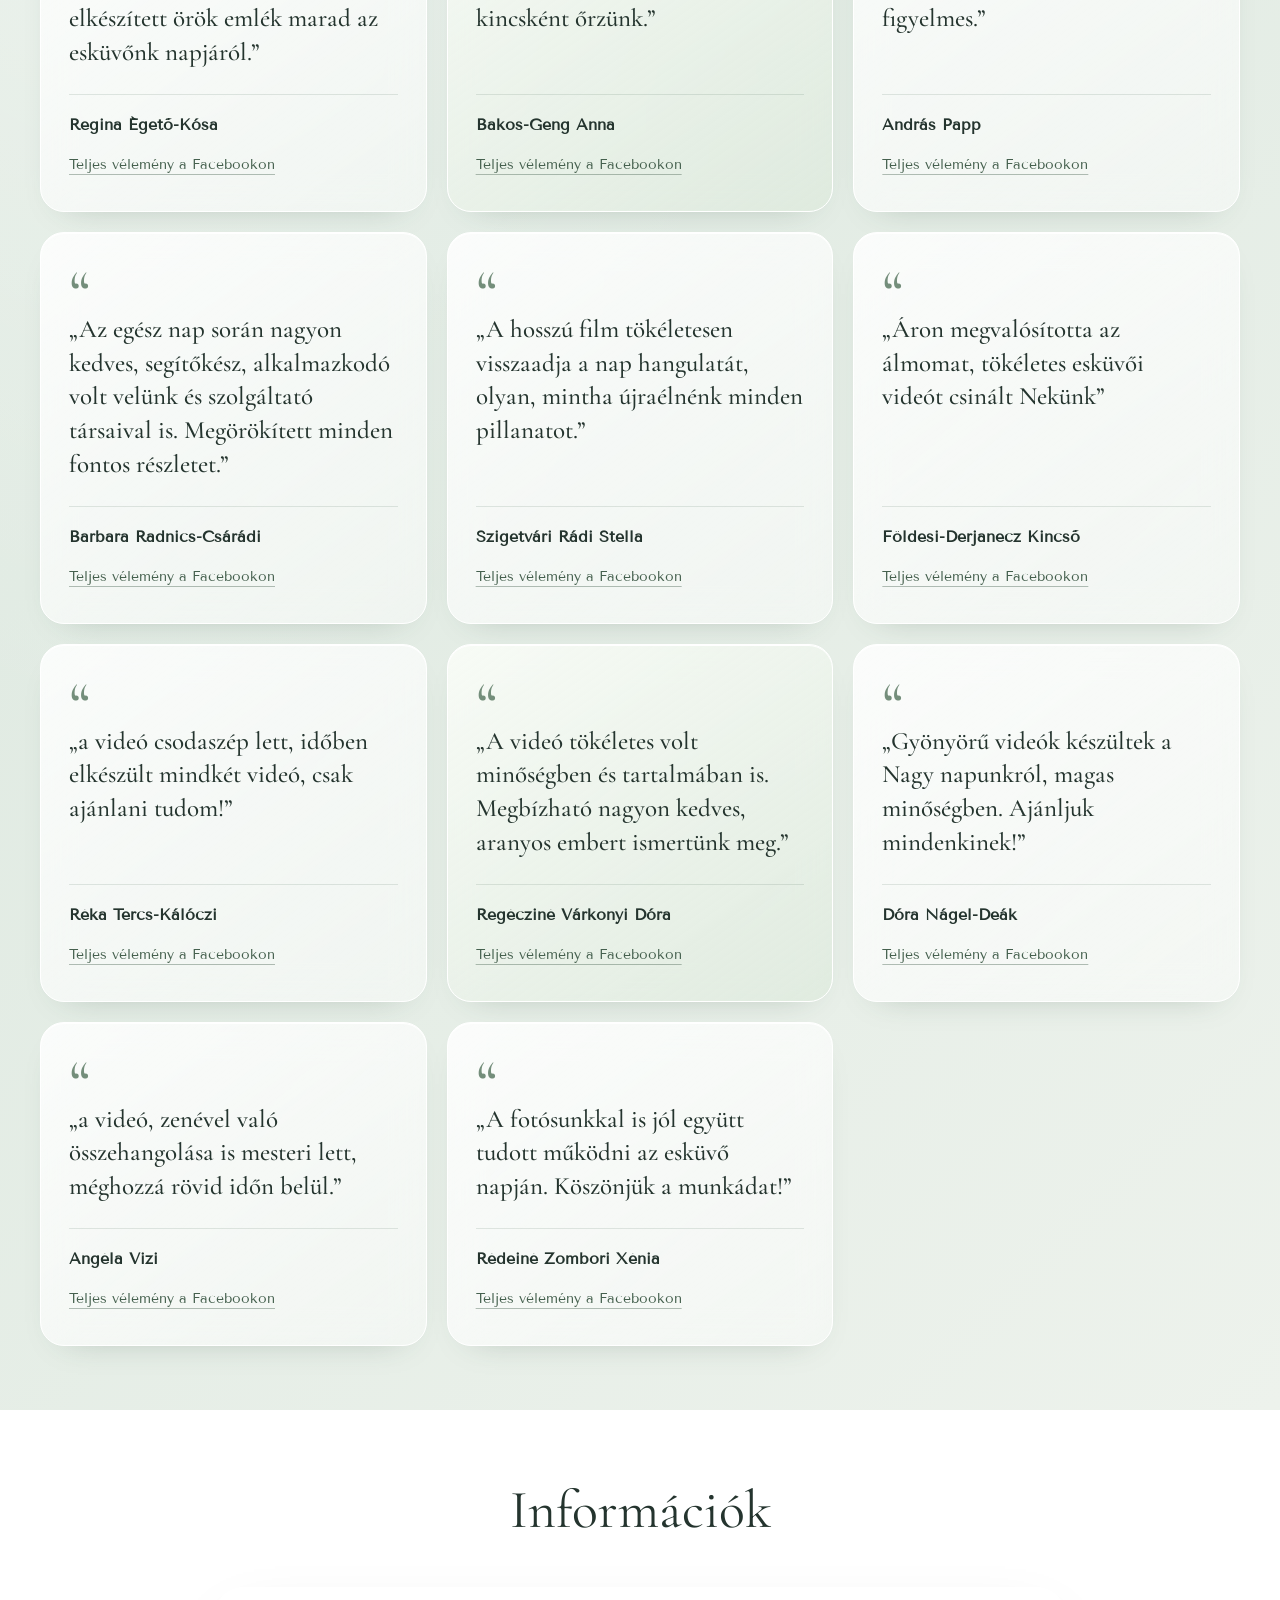
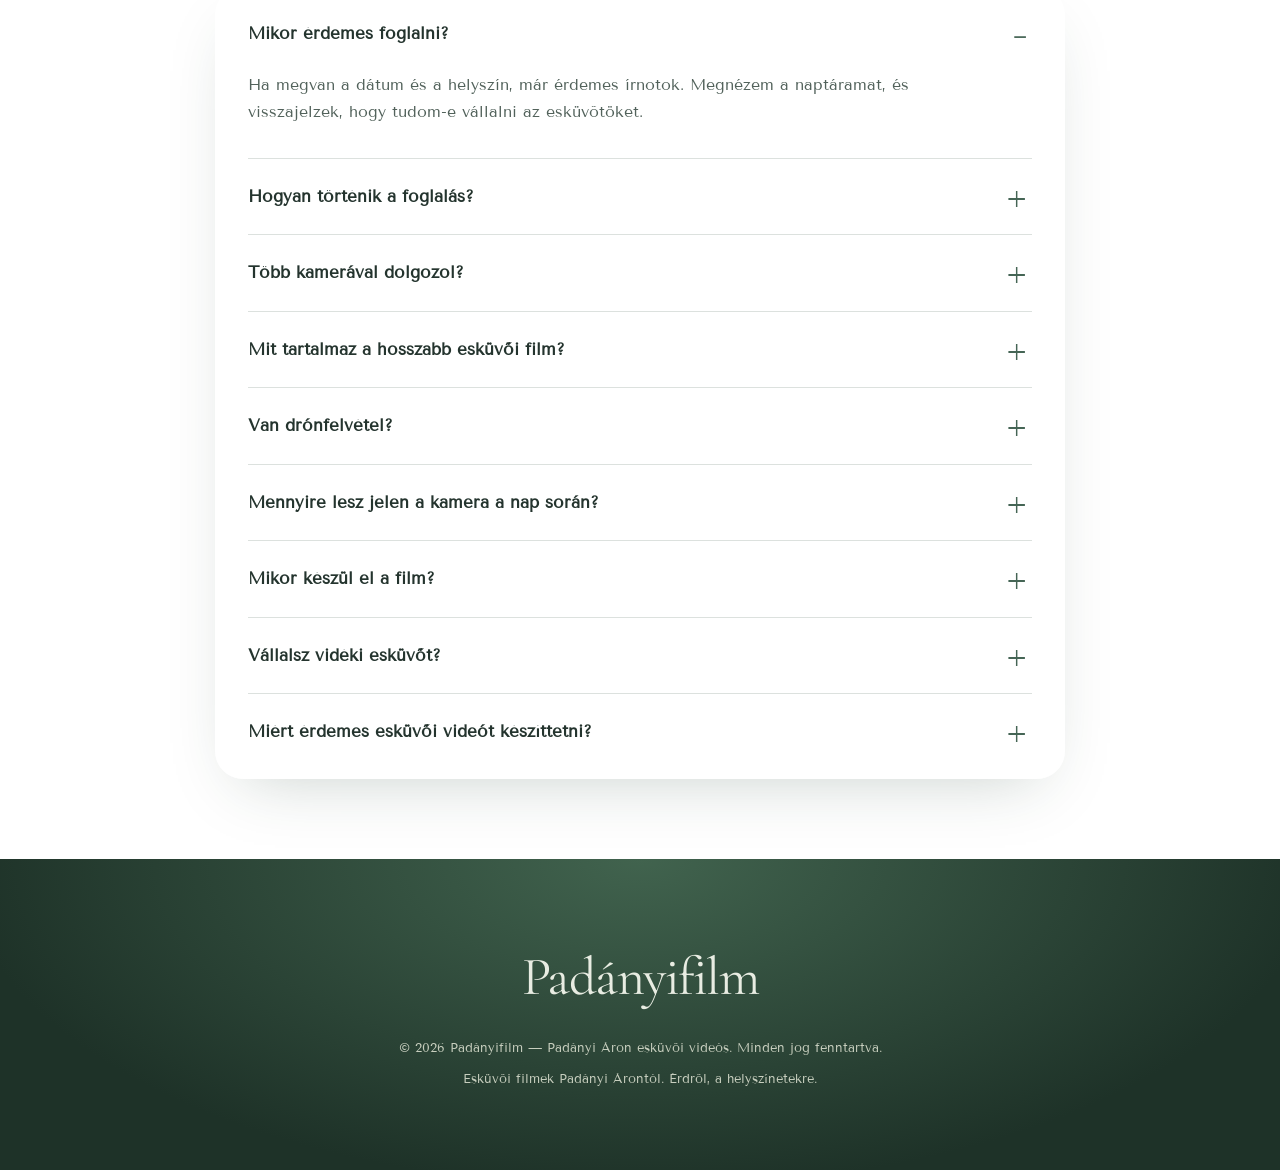
==== commit 7609ccf0: "Akciók" ====
--- a/index.html
+++ b/index.html
@@ -76,6 +76,7 @@
         "name": "Mini csomag",
         "price": "99000",
         "priceCurrency": "HUF",
+        "priceValidUntil": "2026-12-15",
         "description": "Szertartások rögzítése, 3 óra rendelkezésre állás, 3–4 perces highlight, 40+ perces összefoglaló film."
       },
       {
@@ -83,6 +84,7 @@
         "name": "Teljes csomag",
         "price": "249000",
         "priceCurrency": "HUF",
+        "priceValidUntil": "2026-12-15",
         "description": "Teljes esküvői nap, 13 óra rendelkezésre állás, drón, 5–7 perces highlight, 90+ perces összefoglaló film."
       },
       {
@@ -90,6 +92,7 @@
         "name": "Prémium csomag",
         "price": "399000",
         "priceCurrency": "HUF",
+        "priceValidUntil": "2026-12-15",
         "description": "Teljes esküvői nap, 13 óra rendelkezésre állás, kreatív videózás, drón, 7–8 perces highlight, 150+ perces összefoglaló film."
       }
     ]
@@ -107,9 +110,9 @@
       <a href="en/" lang="en" hreflang="en">EN</a>
     </div>
     <div class="hero-inner">
- <div class="hero-copy"><p class="eyebrow">ESKÜVŐI FILMEK, TERMÉSZETESEN.</p>
- <h1 class="hero-title">Az esküvőtök nem egy forgatás.<em>És nem is kell annak érződnie.</em></h1>
- <p class="hero-description">Éljétek meg a napotokat úgy, ahogy szeretnétek. Én megörökítem a fontos pillanatokat és az apró részleteket is, amelyekre jó lesz visszanézni.</p>
+ <div class="hero-copy"><p class="eyebrow booking-offer">KEDVEZMÉNYES FOGLALÁS <span><time datetime="2026-12-15">2026. DECEMBER 15-IG</time></span></p>
+ <h1 class="hero-title">Átélni egyszer.<em>Újraélni bármikor.</em></h1>
+ <p class="hero-description">Esküvői filmek, amelyeket öröm megmutatni, és jó újra meg újra visszanézni.</p>
  <div class="hero-actions"><a class="brand-button" href="#referenciak">Referenciák</a><a class="brand-text-link" href="#ajanlatkeres">Ajánlatot kérek</a></div>
  <p class="hero-signature">Az első egyeztetéstől a kész filmig velem tartjátok a kapcsolatot.</p></div>
  <div class="hero-film"><span class="hero-image"><img src="assets/images/hero-wedding.png" alt="Menyasszony és vőlegény az esti napfényben" width="1251" height="697" fetchpriority="high"></span></div>
@@ -200,12 +203,13 @@
 
   <section class="pricing-lite">
     <div class="pricing-grid">
-<article class="p-card "><header class="p-head"><h3 class="p-title">Mini</h3><span class="p-badge">Rövidebb esküvőkhöz</span></header><div class="p-price"><div class="price-discount"><span class="price-label">Csomagár</span><span class="price-value-strong">99 000 Ft</span></div></div><ul class="p-list"><li>Szertartások rögzítése</li><li>3 óra rendelkezésre állás</li><li>3–4 perces highlight rövidfilm</li><li>40+ perces összefoglaló film</li></ul><p class="p-fit">Ha a szertartást és a körülötte zajló eseményeket szeretnétek filmen visszanézni.</p><a class="package-cta" href="#ajanlatkeres" data-package="mini">Ezt a csomagot választom</a></article>
-<article class="p-card shine-purple"><header class="p-head"><h3 class="p-title">Teljes</h3><span class="p-badge">Egész napra</span></header><div class="p-price"><div class="price-discount"><span class="price-label">Csomagár</span><span class="price-value-strong">249 000 Ft</span></div></div><ul class="p-list"><li>Teljes esküvői nap rögzítése</li><li>13 óra rendelkezésre állás</li><li>Drónfelvételek készítése</li><li>5–7 perces highlight rövidfilm</li><li>90+ perces összefoglaló film</li></ul><p class="p-fit">A készülődéstől az esti programokig. Rövidfilm a hangulatról, hosszúfilm a fontos eseményekkel.</p><a class="package-cta" href="#ajanlatkeres" data-package="full">Ezt a csomagot választom</a></article>
-<article class="p-card "><header class="p-head"><h3 class="p-title">Prémium</h3><span class="p-badge">Külön kreatív nappal</span></header><div class="p-price"><div class="price-discount"><span class="price-label">Csomagár</span><span class="price-value-strong">399 000 Ft</span></div></div><ul class="p-list"><li>Teljes esküvői nap rögzítése</li><li>13 óra rendelkezésre állás</li><li>Külön napi kreatív videózás</li><li>Drónfelvételek készítése</li><li>7–8 perces highlight rövidfilm</li><li>150+ perces összefoglaló film</li></ul><p class="p-fit">Az esküvő mellett egy külön napon is forgatunk, amikor több idő jut a közös felvételekre.</p><a class="package-cta" href="#ajanlatkeres" data-package="premium">Ezt a csomagot választom</a></article>
+<article class="p-card "><header class="p-head"><h3 class="p-title">Mini</h3><span class="p-badge">Rövidebb esküvőkhöz</span></header><div class="p-price"><div class="price-discount"><span class="price-original">Eredeti ár <s>129 000 Ft</s></span><span class="price-label">Kedvezményes ár</span><span class="price-value-strong">99 000 Ft</span></div></div><ul class="p-list"><li>Szertartások rögzítése</li><li>3 óra rendelkezésre állás</li><li>3–4 perces highlight rövidfilm</li><li>40+ perces összefoglaló film</li></ul><p class="p-fit">Ha a szertartást és a körülötte zajló eseményeket szeretnétek filmen visszanézni.</p><a class="package-cta" href="#ajanlatkeres" data-package="mini">Ezt a csomagot választom</a></article>
+<article class="p-card shine-purple"><header class="p-head"><h3 class="p-title">Teljes</h3><span class="p-badge">Egész napra</span></header><div class="p-price"><div class="price-discount"><span class="price-original">Eredeti ár <s>299 000 Ft</s></span><span class="price-label">Kedvezményes ár</span><span class="price-value-strong">249 000 Ft</span></div></div><ul class="p-list"><li>Teljes esküvői nap rögzítése</li><li>13 óra rendelkezésre állás</li><li>Drónfelvételek készítése</li><li>5–7 perces highlight rövidfilm</li><li>90+ perces összefoglaló film</li></ul><p class="p-fit">A készülődéstől az esti programokig. Rövidfilm a hangulatról, hosszúfilm a fontos eseményekkel.</p><a class="package-cta" href="#ajanlatkeres" data-package="full">Ezt a csomagot választom</a></article>
+<article class="p-card "><header class="p-head"><h3 class="p-title">Prémium</h3><span class="p-badge">Külön kreatív nappal</span></header><div class="p-price"><div class="price-discount"><span class="price-original">Eredeti ár <s>479 000 Ft</s></span><span class="price-label">Kedvezményes ár</span><span class="price-value-strong">399 000 Ft</span></div></div><ul class="p-list"><li>Teljes esküvői nap rögzítése</li><li>13 óra rendelkezésre állás</li><li>Külön napi kreatív videózás</li><li>Drónfelvételek készítése</li><li>7–8 perces highlight rövidfilm</li><li>150+ perces összefoglaló film</li></ul><p class="p-fit">Az esküvő mellett egy külön napon is forgatunk, amikor több idő jut a közös felvételekre.</p><a class="package-cta" href="#ajanlatkeres" data-package="premium">Ezt a csomagot választom</a></article>
 </div>
 
 
+    <p class="booking-offer-terms">A kedvezményes árak a <strong><time datetime="2026-12-15">2026. december 15-ig</time></strong> visszaigazolt foglalásokra érvényesek, a szabad időpontok függvényében.</p>
     <p class="pricing-note">
       A csomag ára nem tartalmazza a kiszállási díjat, amely 120 Ft/km (oda-vissza, Érdről számítva).</p>
     <aside class="tailored-quote" aria-labelledby="tailored-quote-title">
--- a/brand.css
+++ b/brand.css
@@ -97,3 +97,13 @@
 @media(min-width:1101px){.review-quote-card:nth-child(6n+2){background:linear-gradient(145deg,#f9fcf7ed,#dce9dba6)}}
 @media(max-width:1100px){.reviews-grid{grid-template-columns:repeat(2,minmax(0,1fr))}}
 @media(max-width:640px){.reviews-section{padding:0 20px 40px}.reviews-grid{grid-template-columns:minmax(0,1fr);gap:16px}.reviews-intro{margin-top:12px}.review-quote-card{padding:22px 24px 18px;border-radius:22px}.review-quote-mark{font-size:54px;height:28px}.review-quote-card blockquote{margin:14px 0 20px}.review-quote-card blockquote p{font-size:24px;line-height:1.35}.review-quote-card figcaption{padding-top:14px;gap:2px}}
+
+/* Time-limited booking offer, through 15 December 2026. */
+.booking-offer{display:inline-flex;flex-wrap:wrap;align-items:center;gap:4px 14px;max-width:100%;margin-bottom:24px;padding:12px 18px;border:1px solid #a7bba8;border-radius:18px;background:linear-gradient(135deg,#ffffffd9,#dfeadbc9);box-shadow:0 8px 24px -20px #34573a66;color:#34513d;font-size:12px;line-height:1.6;letter-spacing:1px}
+.booking-offer span{font-weight:600}
+.price-original{display:flex;flex-wrap:wrap;gap:4px 10px;align-items:baseline;margin-bottom:10px;font-size:14px;line-height:1.6;color:#62675f}
+.price-original s{font-size:20px;text-decoration-thickness:1px;text-decoration-color:#59634c}
+.price-discount .price-label{color:#34513d;font-size:14px;margin-bottom:4px}
+.booking-offer-terms{max-width:880px;margin:28px auto 0;padding:18px 24px;text-align:center;border:1px solid #ffffffd9;border-radius:20px;background:#edf3eac9;font-size:16px;line-height:1.7;color:#405246}
+.booking-offer-terms strong{font-weight:600;color:#253d2d}
+@media(max-width:760px){.booking-offer{padding:10px 14px;font-size:11px;letter-spacing:.8px;gap:2px 10px;margin-bottom:22px}.booking-offer-terms{padding:18px;margin-top:22px;font-size:15px}.price-original{margin-bottom:8px}}
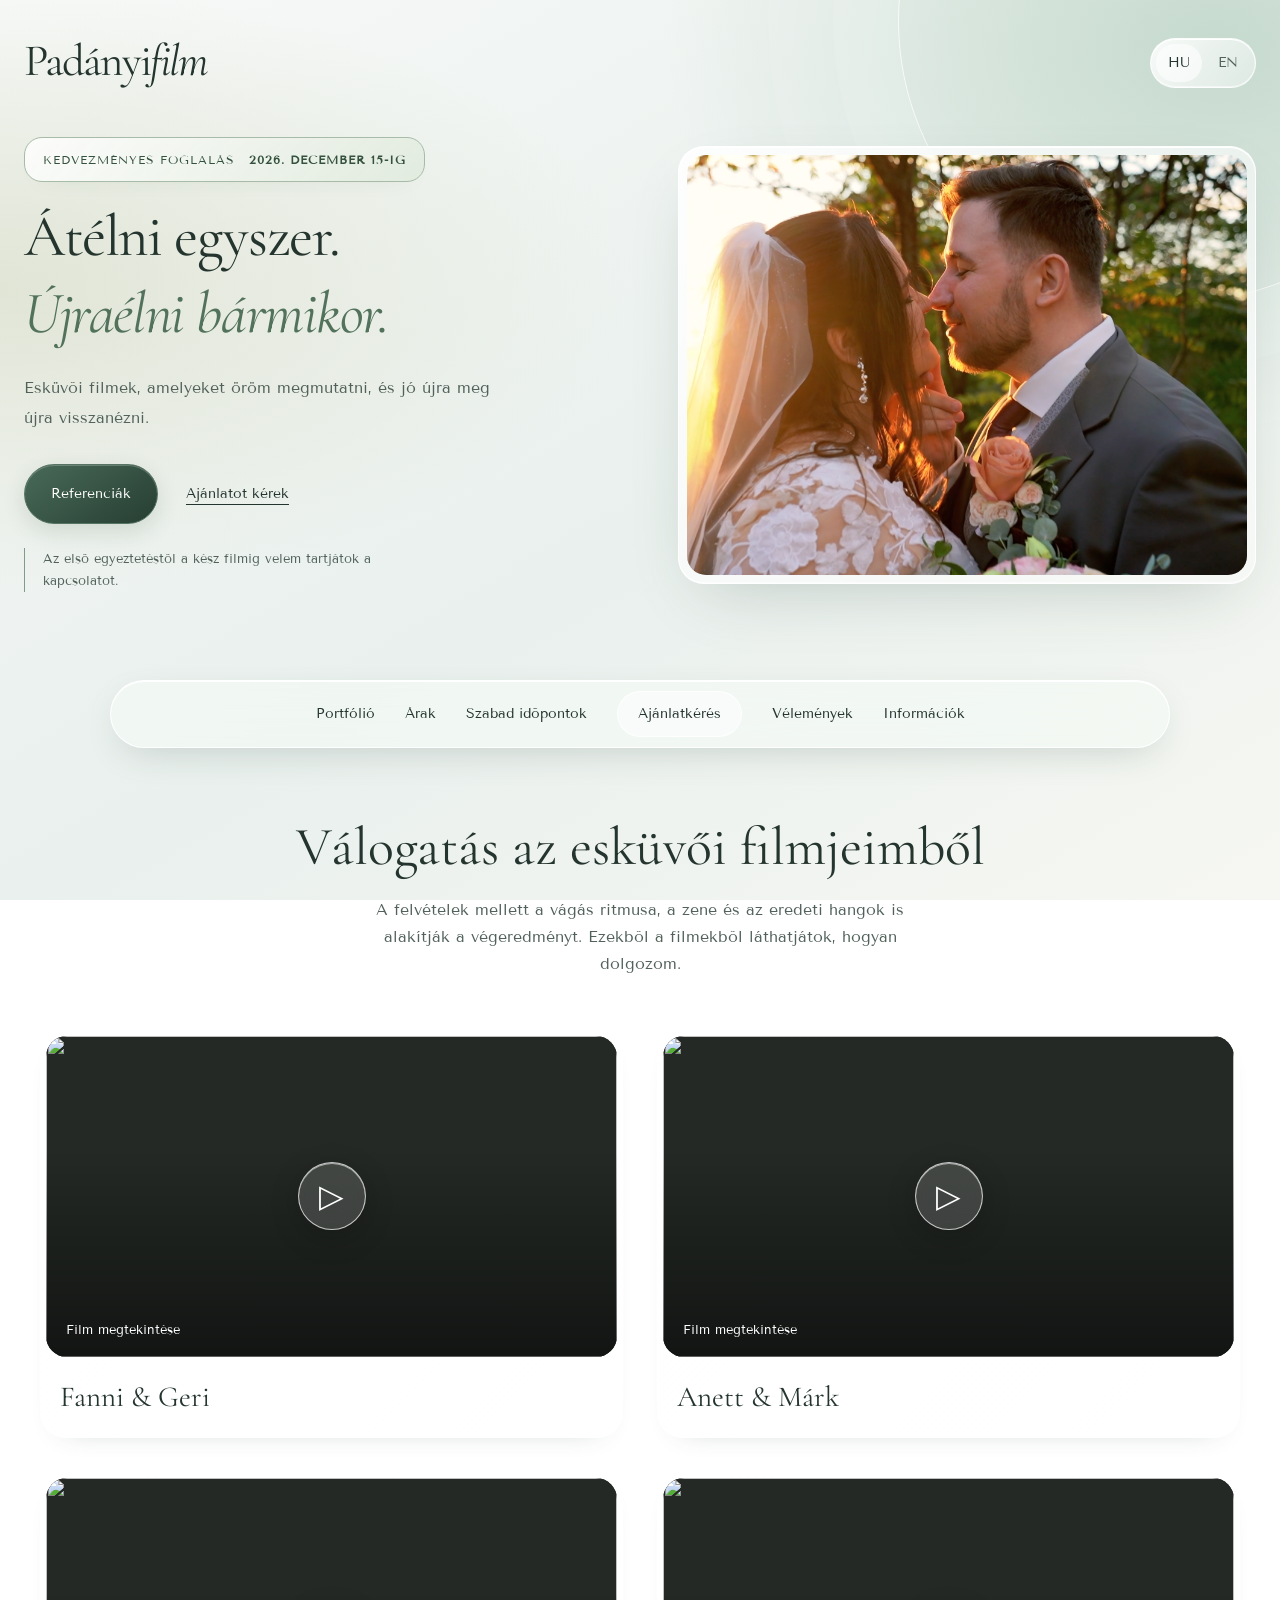
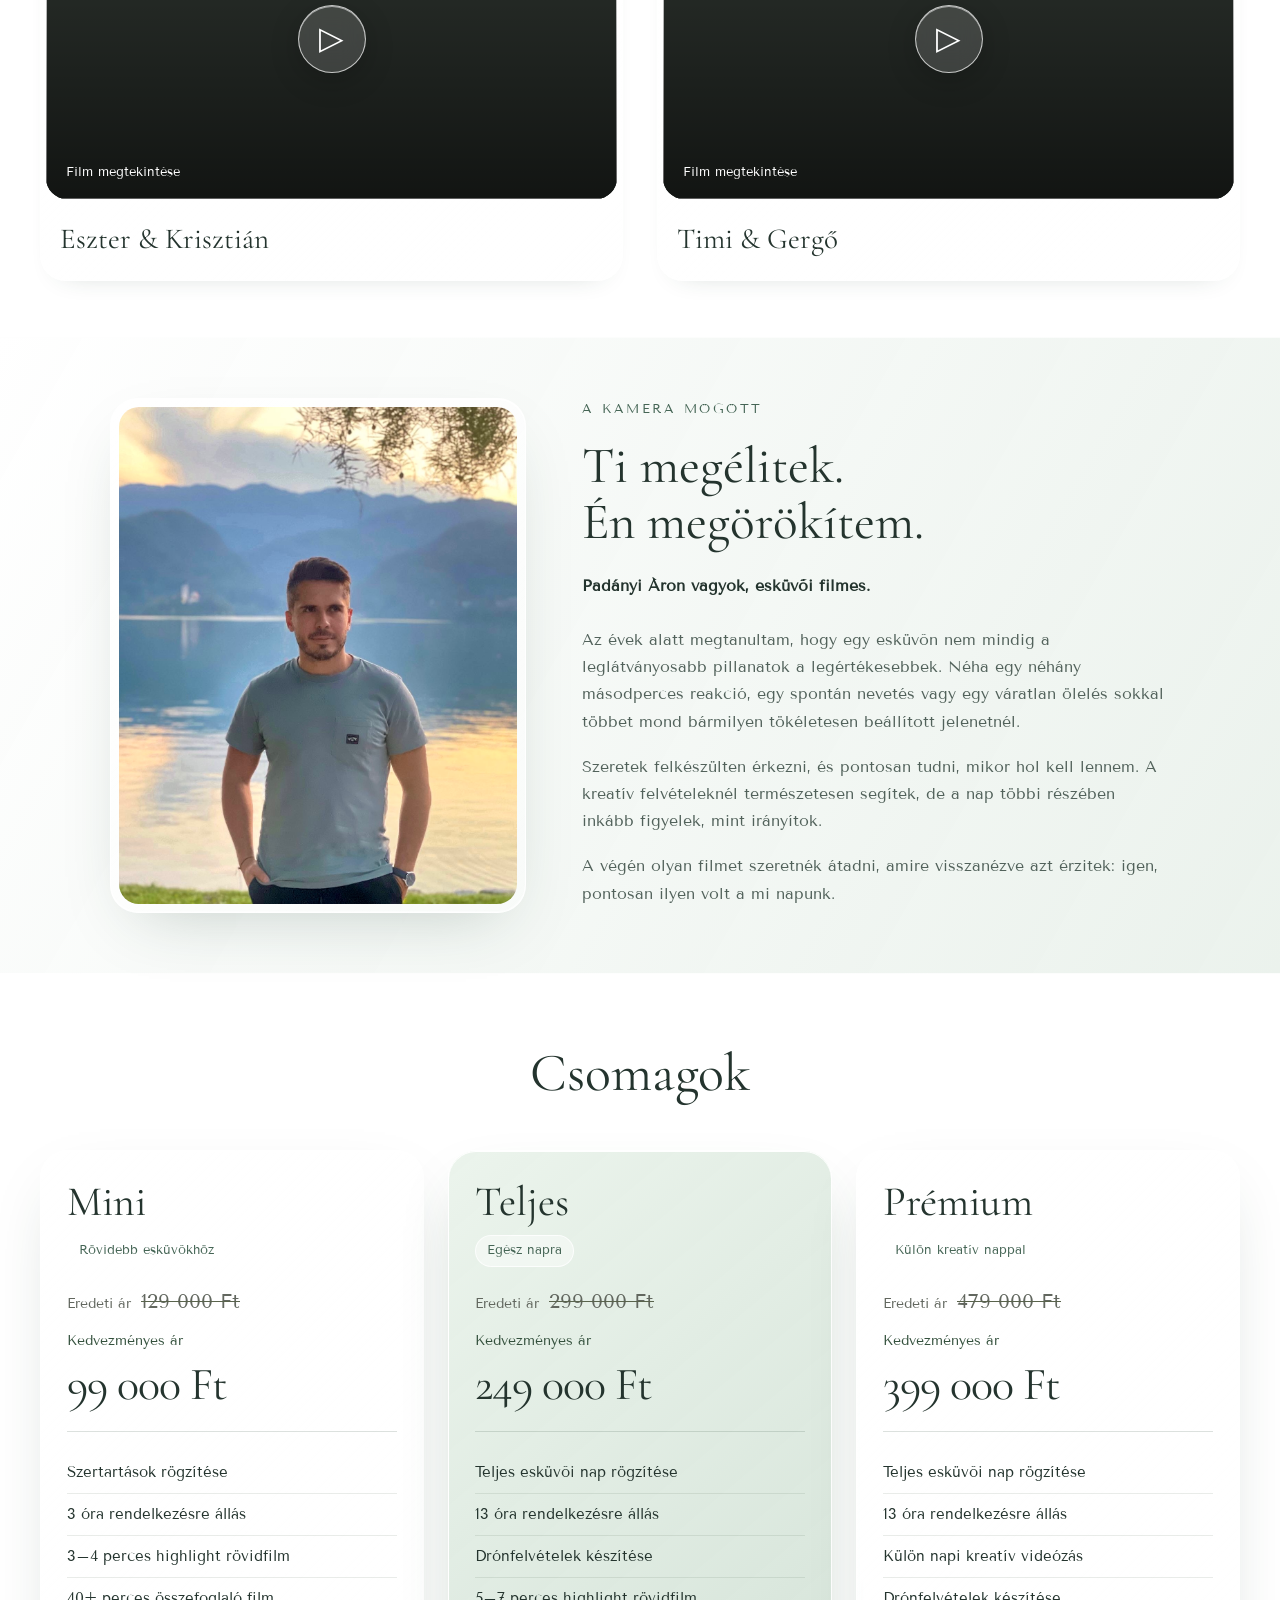
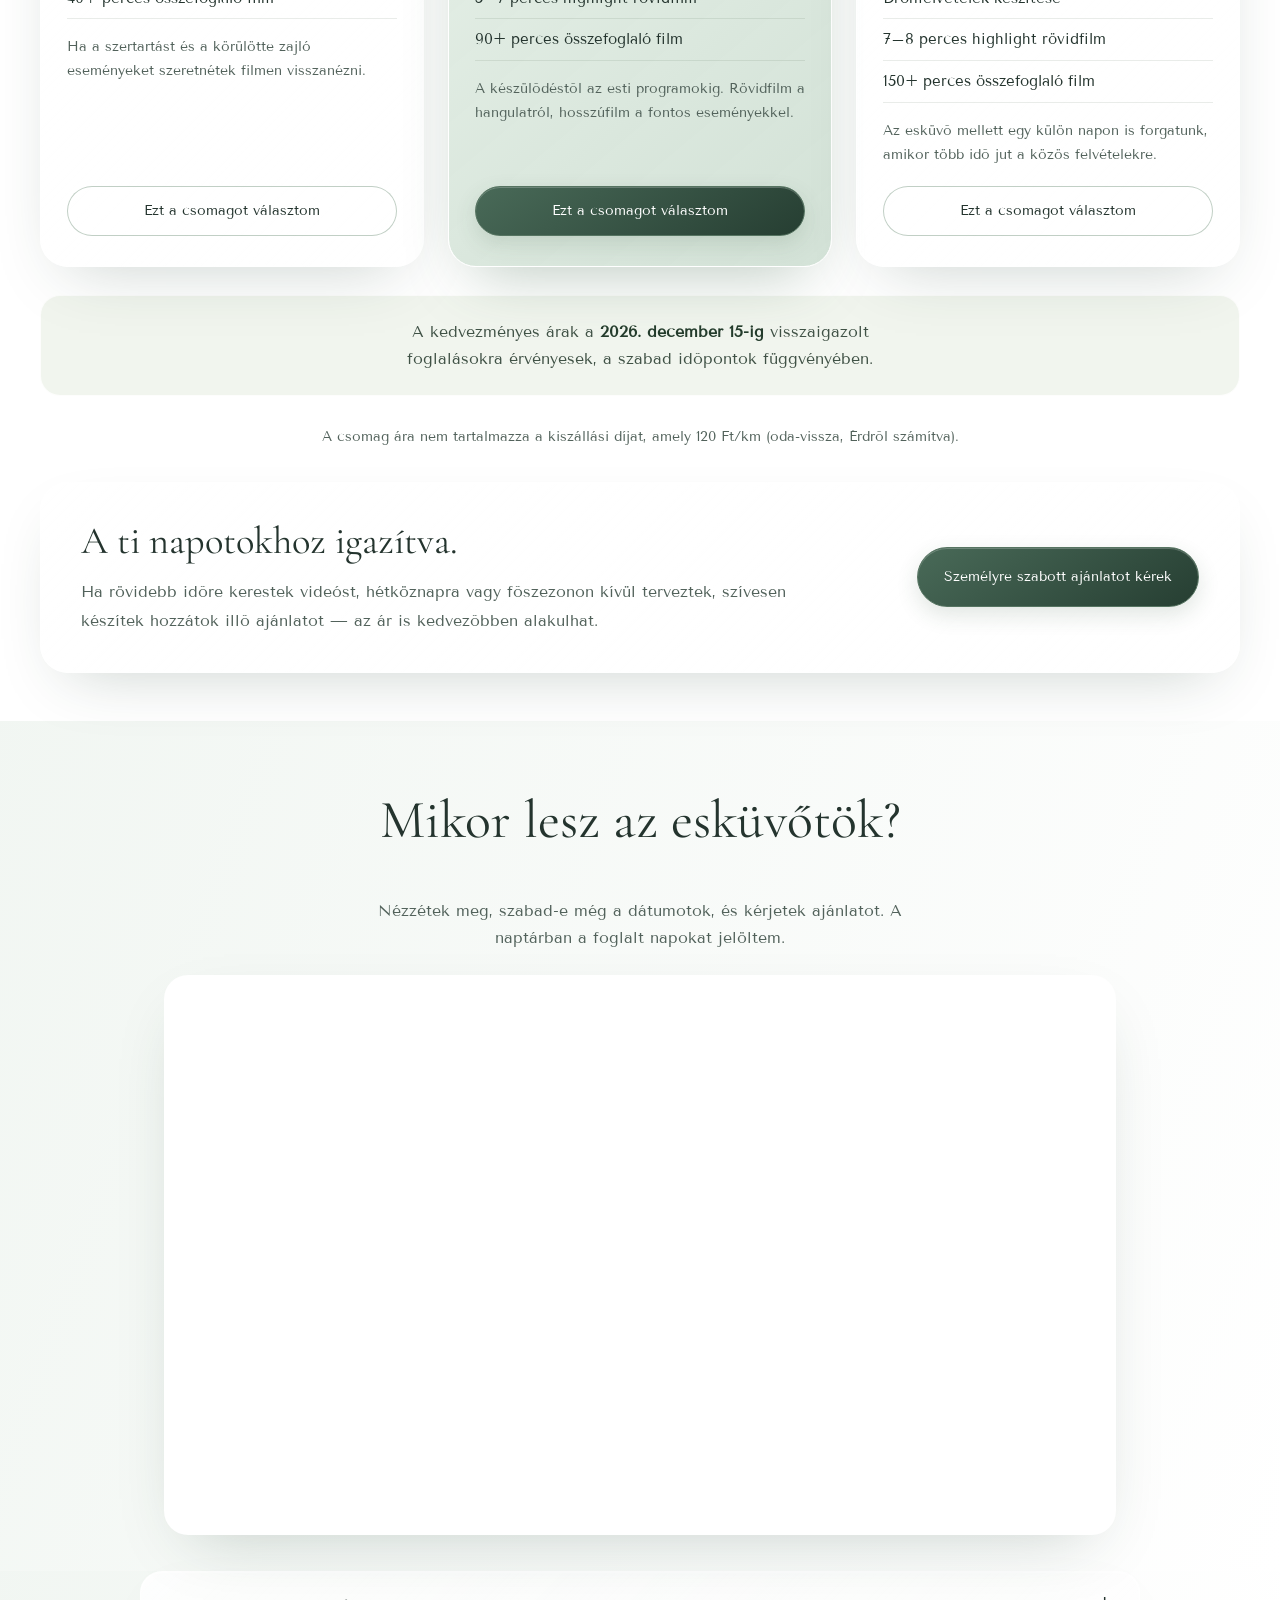
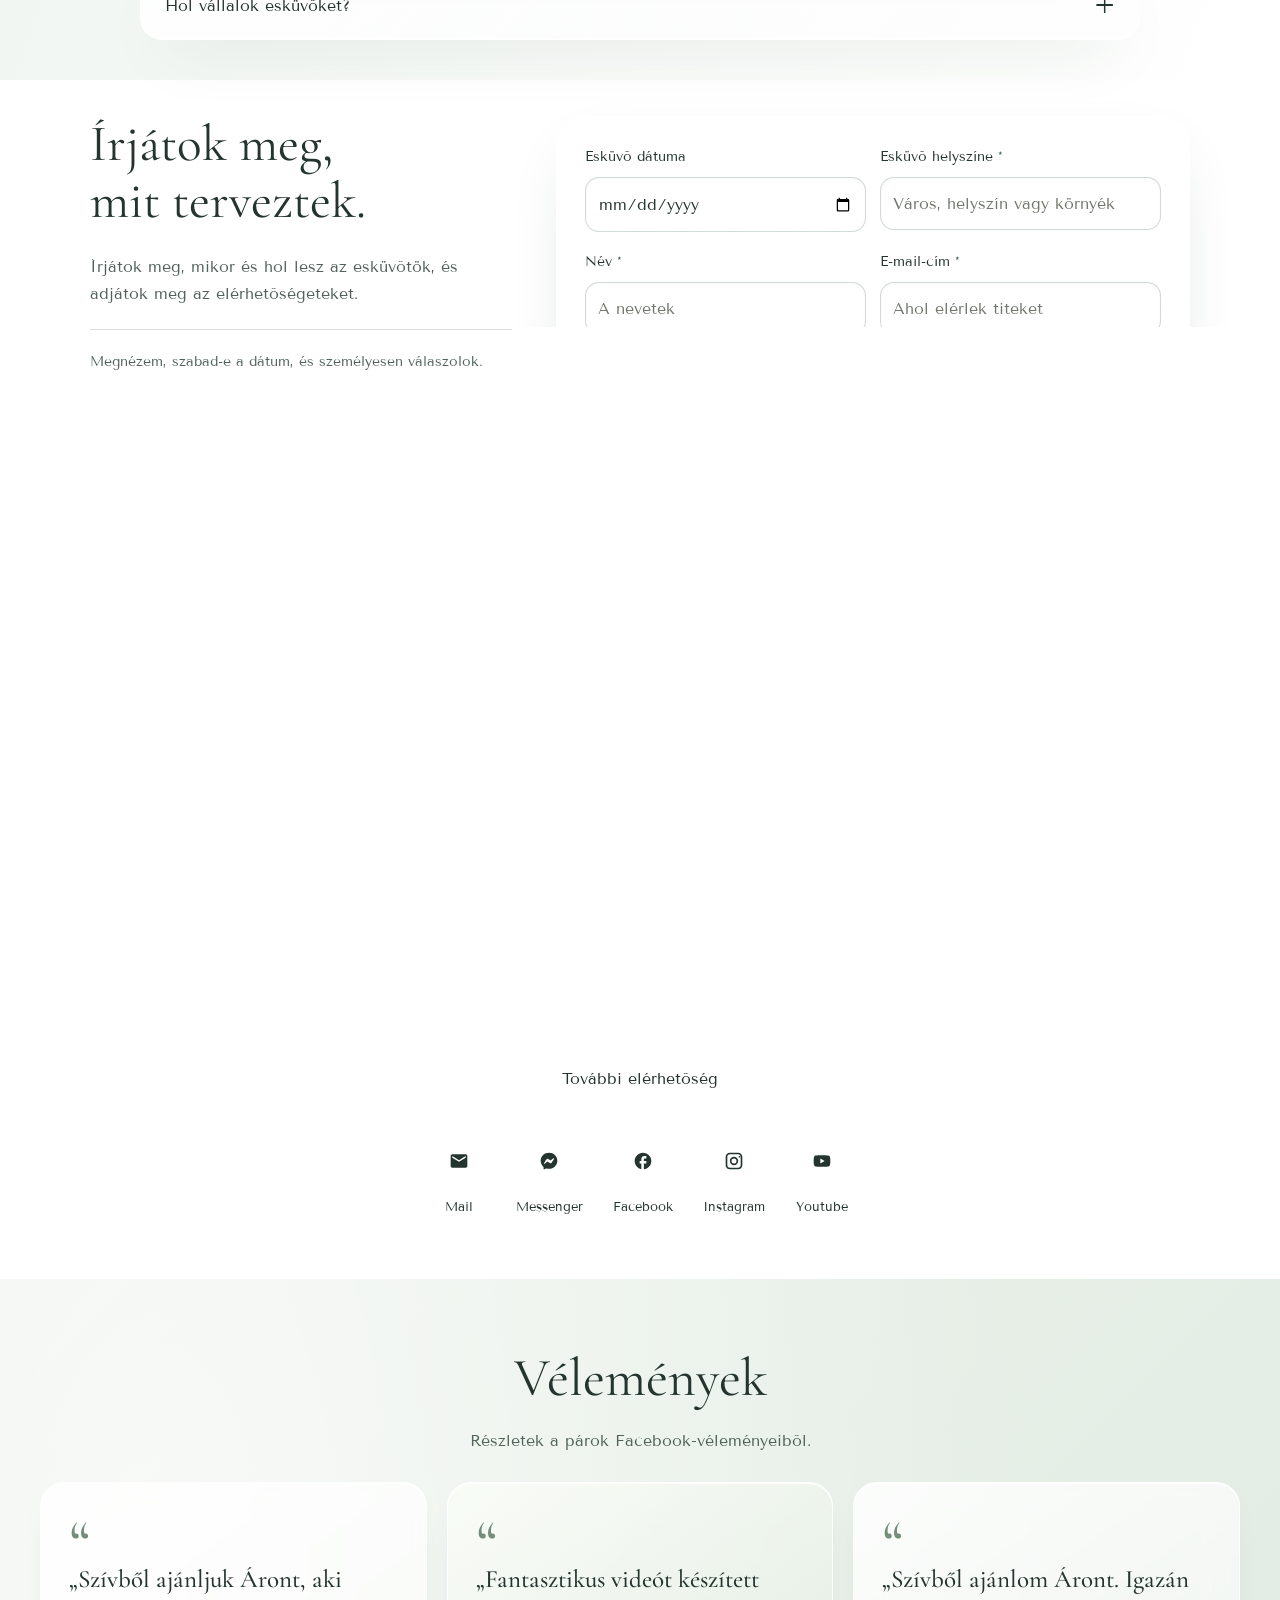
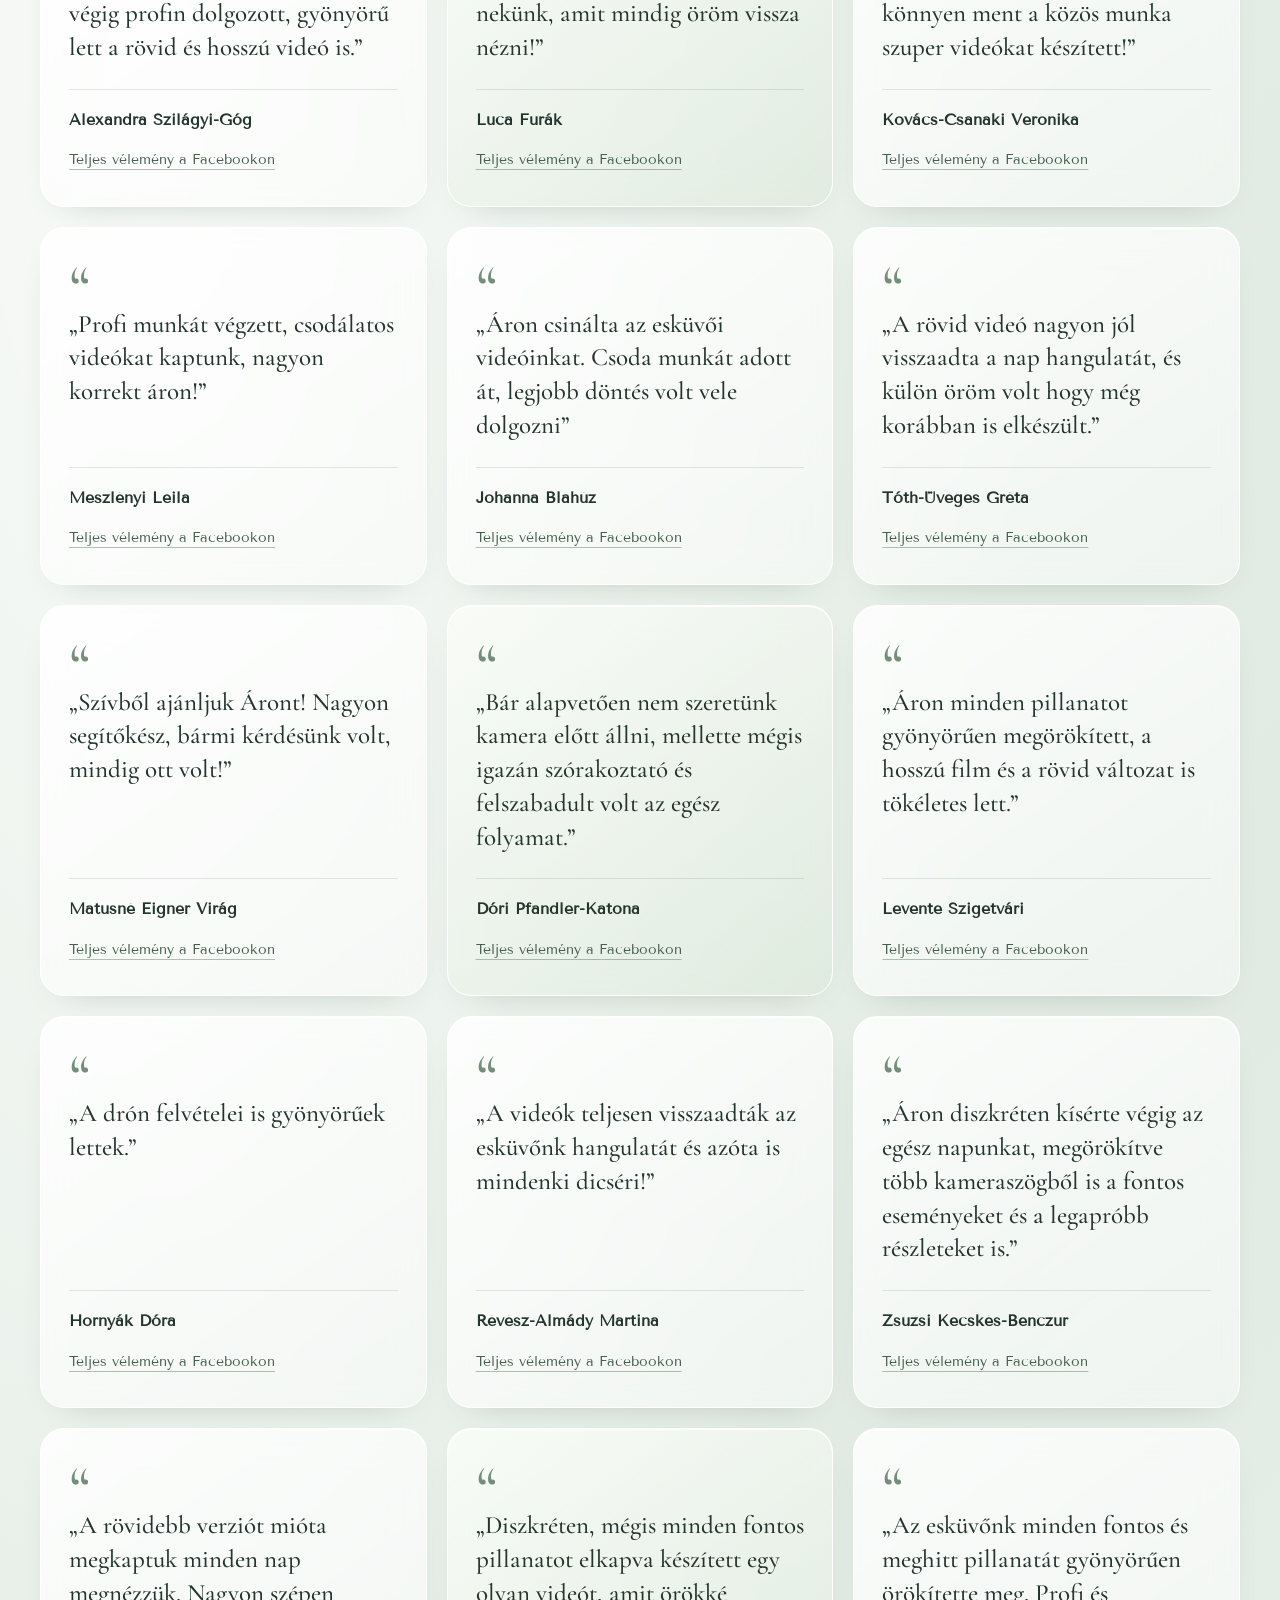
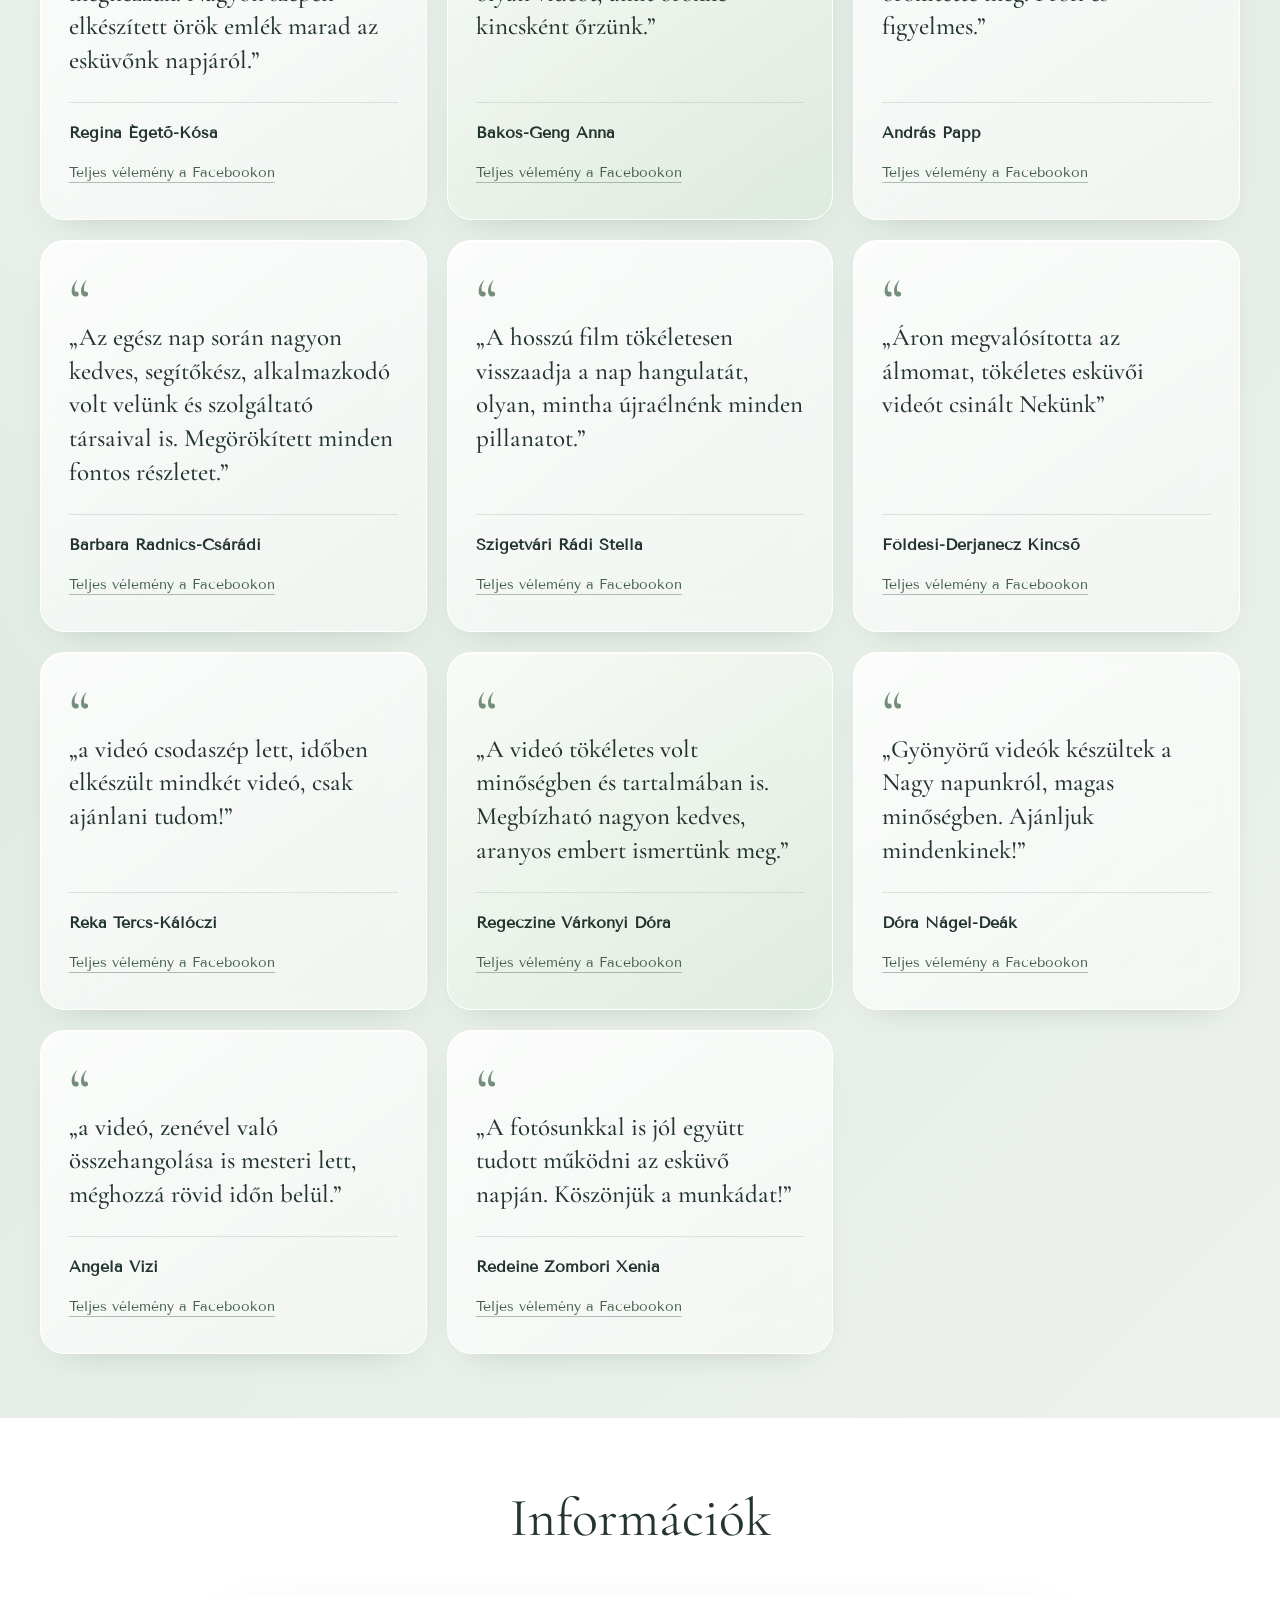
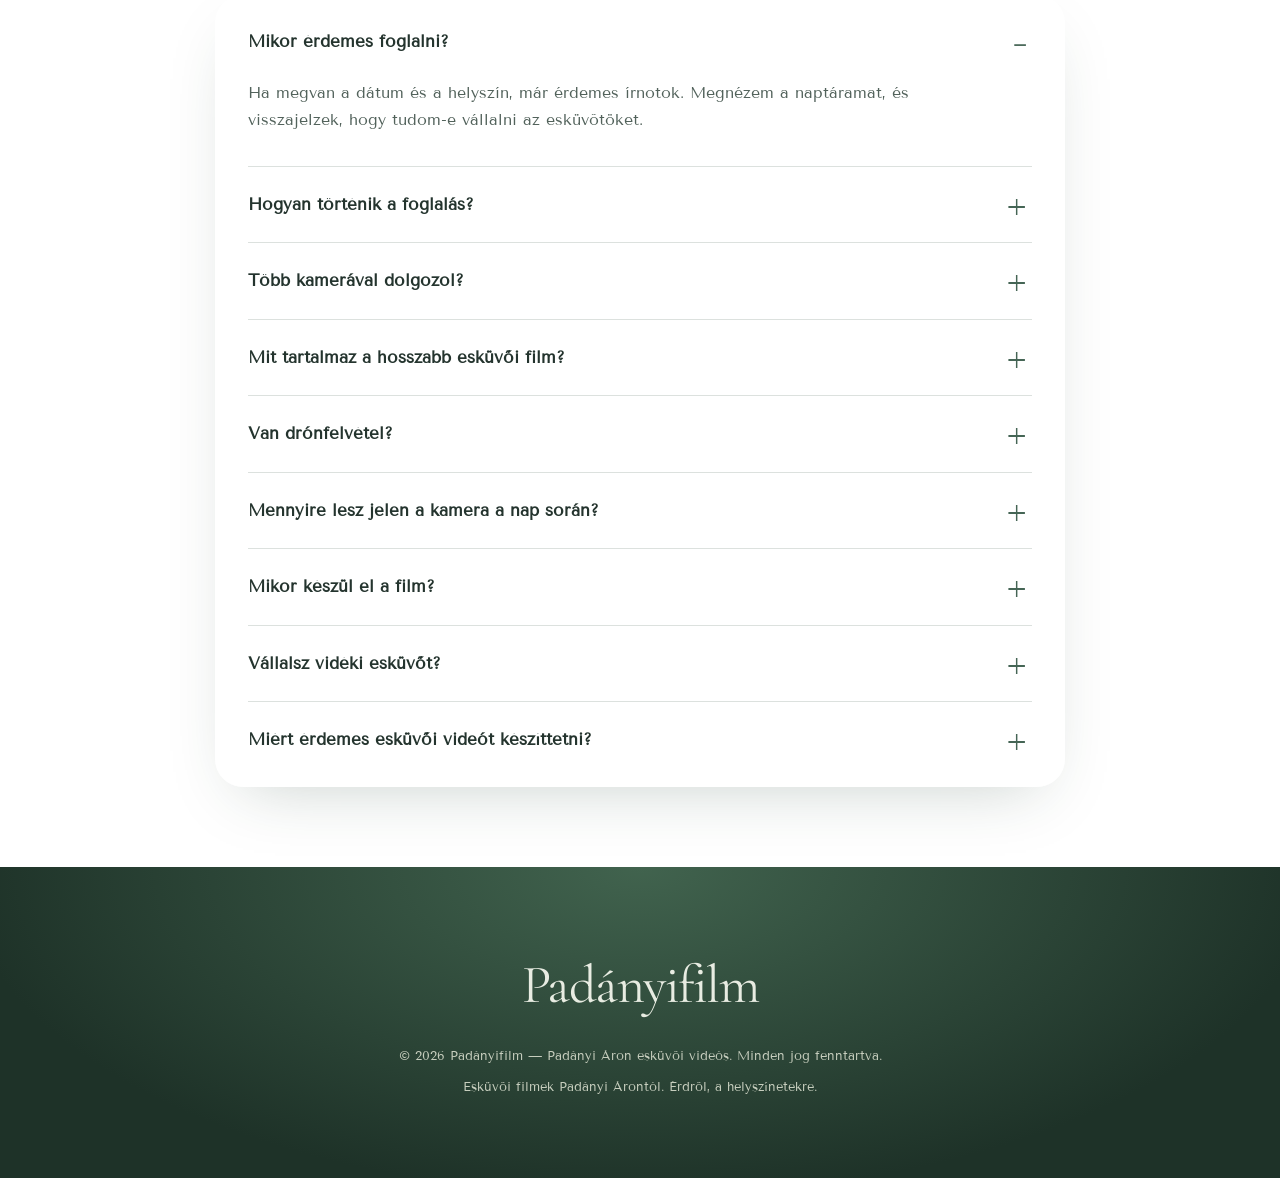
==== commit 021a37ae: "Igazítás" ====
--- a/index.html
+++ b/index.html
@@ -209,7 +209,7 @@
 </div>
 
 
-    <p class="booking-offer-terms">A kedvezményes árak a <strong><time datetime="2026-12-15">2026. december 15-ig</time></strong> visszaigazolt foglalásokra érvényesek, a szabad időpontok függvényében.</p>
+    <p class="booking-offer-terms"><span class="booking-offer-copy">A kedvezményes árak a <strong><time datetime="2026-12-15">2026. december 15-ig</time></strong> visszaigazolt foglalásokra érvényesek, a szabad időpontok függvényében.</span></p>
     <p class="pricing-note">
       A csomag ára nem tartalmazza a kiszállási díjat, amely 120 Ft/km (oda-vissza, Érdről számítva).</p>
     <aside class="tailored-quote" aria-labelledby="tailored-quote-title">
--- a/brand.css
+++ b/brand.css
@@ -104,6 +104,8 @@
 .price-original{display:flex;flex-wrap:wrap;gap:4px 10px;align-items:baseline;margin-bottom:10px;font-size:14px;line-height:1.6;color:#62675f}
 .price-original s{font-size:20px;text-decoration-thickness:1px;text-decoration-color:#59634c}
 .price-discount .price-label{color:#34513d;font-size:14px;margin-bottom:4px}
-.booking-offer-terms{max-width:880px;margin:28px auto 0;padding:18px 24px;text-align:center;border:1px solid #ffffffd9;border-radius:20px;background:#edf3eac9;font-size:16px;line-height:1.7;color:#405246}
+.booking-offer-terms{display:grid;place-items:center;width:100%;max-width:1200px;margin:28px auto 0;padding:22px 28px;text-align:center;border:1px solid #ffffffd9;border-radius:20px;background:#edf3eac9;font-size:16px;line-height:1.7;color:#405246}
+.booking-offer-copy{display:block;width:100%;max-width:760px;text-align:center;text-wrap:balance}
 .booking-offer-terms strong{font-weight:600;color:#253d2d}
+.booking-offer-terms time{white-space:nowrap}
 @media(max-width:760px){.booking-offer{padding:10px 14px;font-size:11px;letter-spacing:.8px;gap:2px 10px;margin-bottom:22px}.booking-offer-terms{padding:18px;margin-top:22px;font-size:15px}.price-original{margin-bottom:8px}}
